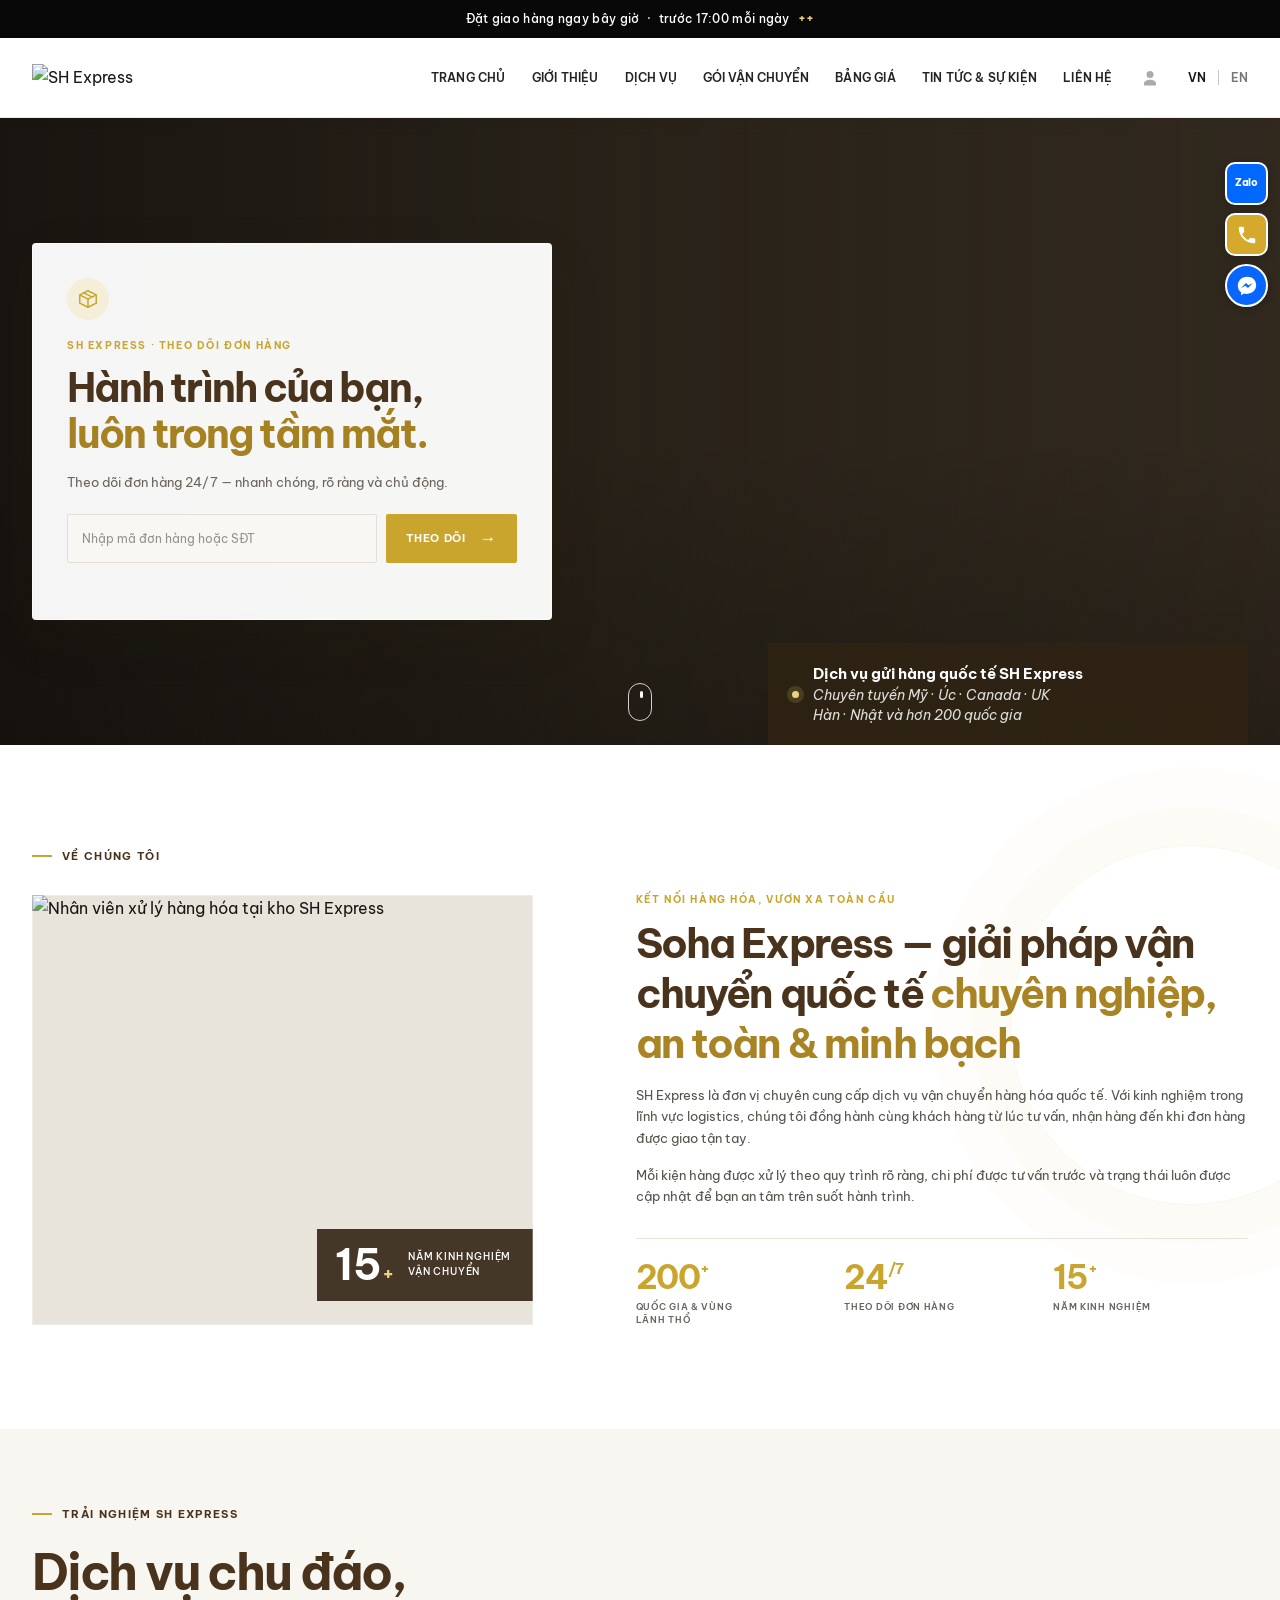
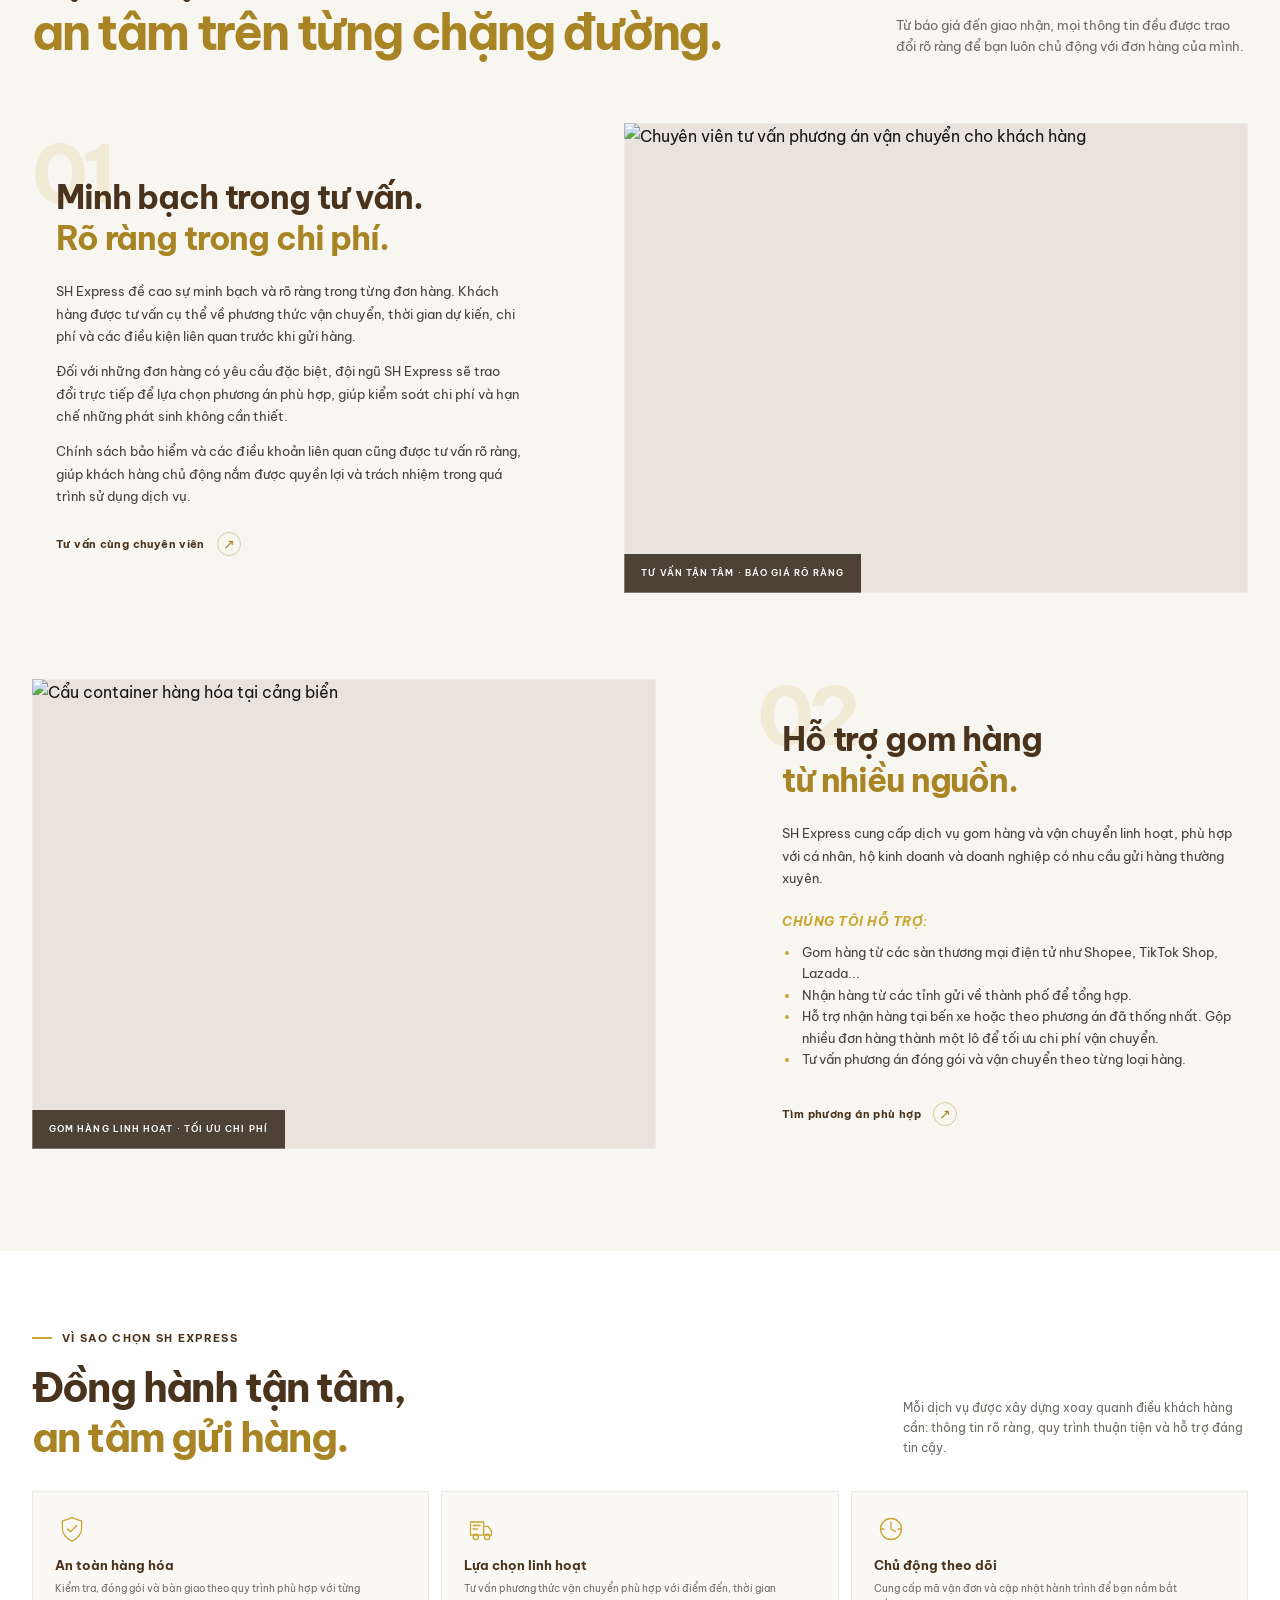
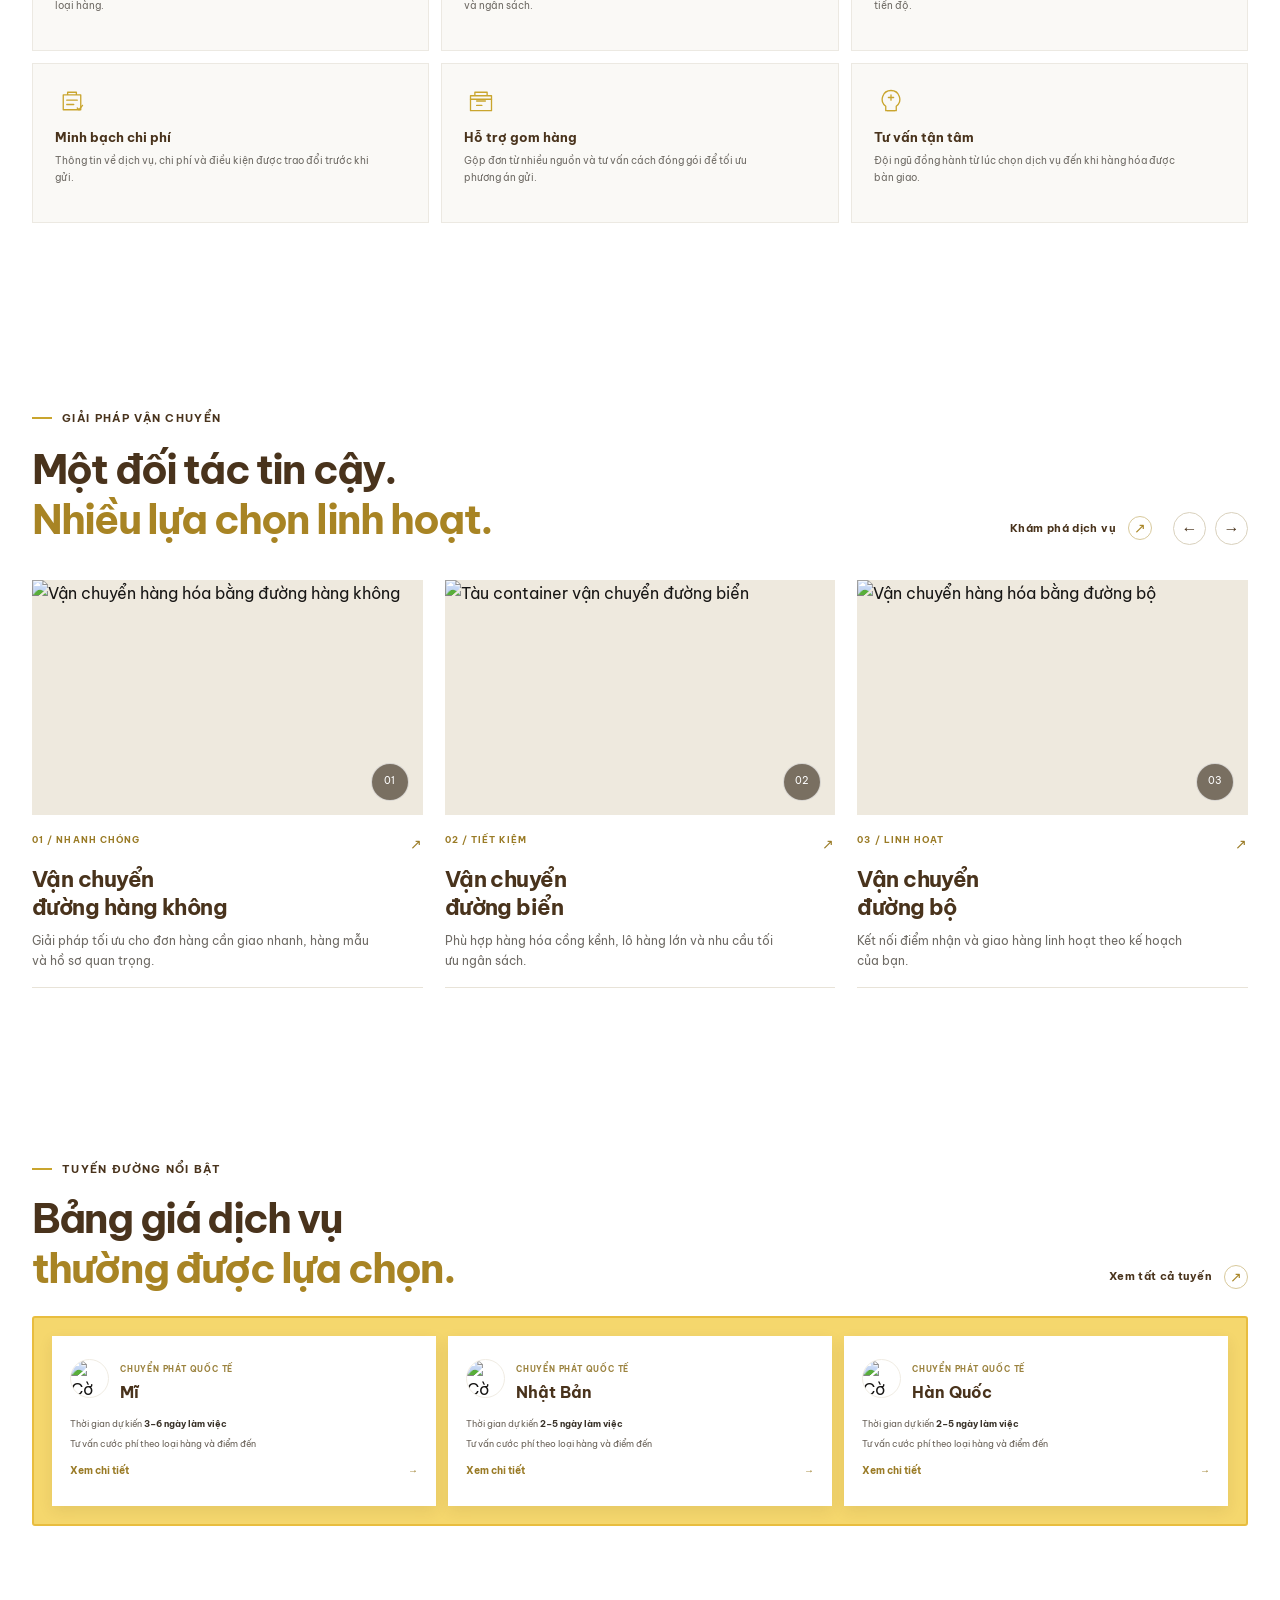
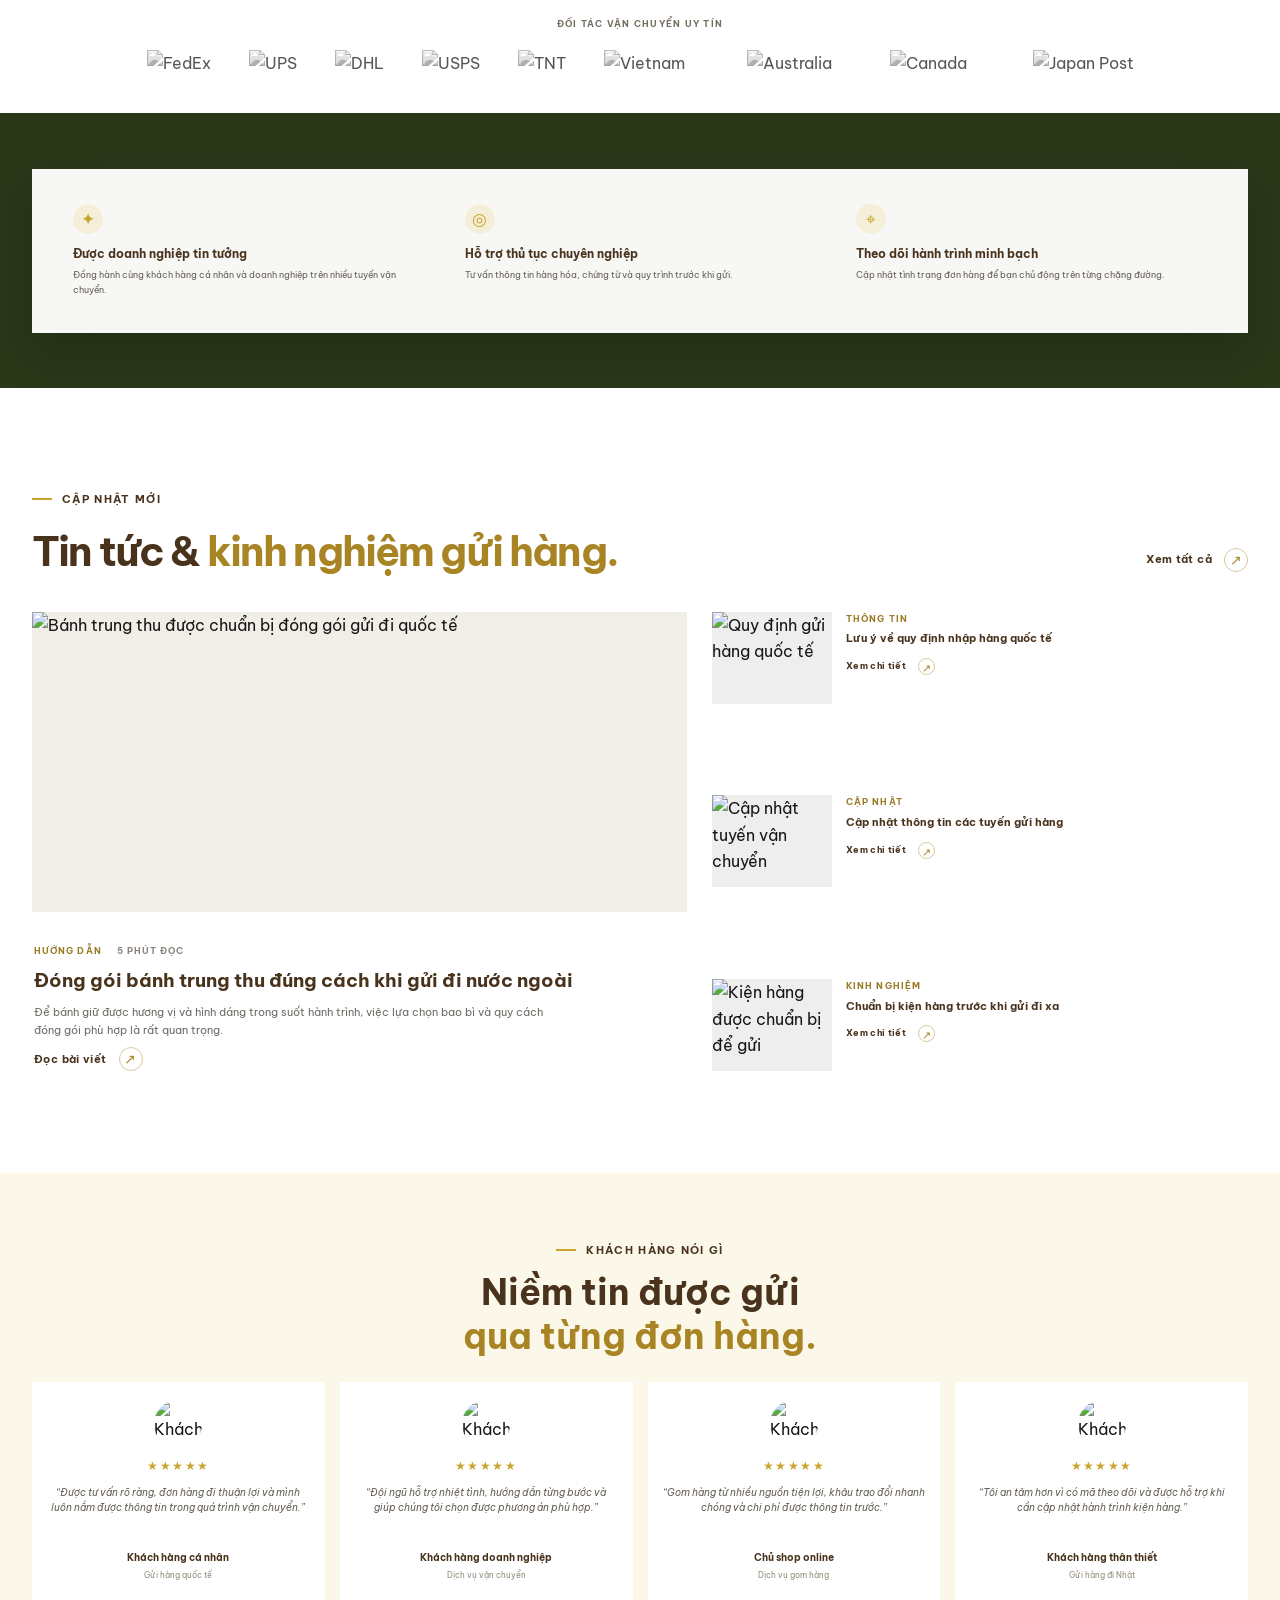
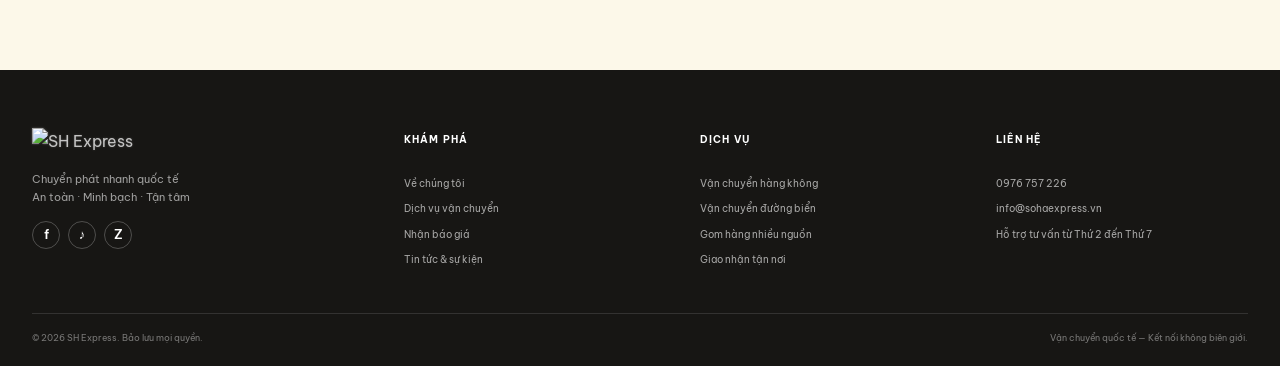
==== index.html @ e48f7256 "clone figma" ====
<!DOCTYPE html>
<html lang="vi">
<head>
  <meta charset="UTF-8" />
  <meta name="viewport" content="width=device-width, initial-scale=1.0" />
  <meta name="description" content="SH Express — vận chuyển quốc tế minh bạch, an toàn, tối ưu chi phí. Gửi hàng đi Mỹ, Úc, Canada, Anh, Hàn Quốc, Nhật Bản và hơn 200 quốc gia." />
  <meta name="theme-color" content="#111111" />
  <title>SH Express — Vận chuyển quốc tế nhanh chóng, minh bạch</title>
  <link rel="preconnect" href="https://fonts.googleapis.com" />
  <link rel="preconnect" href="https://fonts.gstatic.com" crossorigin />
  <link href="https://fonts.googleapis.com/css2?family=Be+Vietnam+Pro:wght@400;500;600;700;800&display=swap" rel="stylesheet" />
  <link rel="stylesheet" href="styles.css" />
</head>
<body>
  <div class="announcement">Đặt giao hàng ngay bây giờ <span>·</span> trước 17:00 mỗi ngày <span>++</span></div>

  <header class="site-header">
    <div class="header-inner">
      <a class="brand" href="#home" aria-label="SH Express - Trang chủ">
        <img src="../web/assets/logo.png" alt="SH Express" />
      </a>
      <button class="menu-toggle" type="button" aria-label="Mở menu" aria-expanded="false">
        <span></span><span></span><span></span>
      </button>
      <nav class="main-nav" aria-label="Điều hướng chính">
        <a href="index.html#home">TRANG CHỦ</a>
        <a href="index.html#about">GIỚI THIỆU</a>
        <div class="nav-group"><a href="dich-vu-nhat.html">DỊCH VỤ</a><div class="nav-dropdown"><a href="dich-vu-nhat.html">Vận chuyển đến Nhật Bản</a><a href="dich-vu-my.html">Vận chuyển đến Mĩ</a><a href="bang-gia.html">Tuyến vận chuyển quốc tế</a></div></div>
        <div class="nav-group"><a href="goi-van-chuyen-hang-khong.html">GÓI VẬN CHUYỂN</a><div class="nav-dropdown"><a href="goi-van-chuyen-hang-khong.html">Gói cước Hàng không</a><a href="goi-van-chuyen-duong-thuy.html">Gói cước Đường biển</a><a href="goi-van-chuyen-duong-bo.html">Gói cước Đường bộ</a><a href="goi-van-chuyen-hoa-toc.html">Gói cước Hỏa tốc / Tiết kiệm</a></div></div>
        <a href="bang-gia.html">BẢNG GIÁ</a>
        <a href="index.html#news">TIN TỨC &amp; SỰ KIỆN</a>
        <a href="index.html#contact">LIÊN HỆ</a>
        <a class="profile-link" href="#contact" aria-label="Tài khoản"><svg viewBox="0 0 24 24" aria-hidden="true"><path d="M12 12a4.2 4.2 0 1 0 0-8.4 4.2 4.2 0 0 0 0 8.4Zm0 2c-4 0-7.2 2-7.2 4.5V21h14.4v-2.5c0-2.5-3.2-4.5-7.2-4.5Z"/></svg></a>
        <div class="language-switch" aria-label="Ngôn ngữ"><button class="selected" type="button">VN</button><span></span><button type="button" aria-label="English">EN</button></div>
      </nav>
    </div>
  </header>

  <main>
    <section class="hero" id="home" aria-label="Dịch vụ vận chuyển quốc tế">
      <div class="hero-shade"></div>
      <div class="hero-inner">
        <form class="tracking-card" id="tracking-form">
          <div class="tracking-icon" aria-hidden="true"><svg viewBox="0 0 24 24"><path d="M3 7.5 12 3l9 4.5v9L12 21l-9-4.5v-9Z"/><path d="m3.5 7.8 8.5 4.4 8.5-4.4M12 12.2V21M7.5 5.3l9 4.6"/></svg></div>
          <p class="eyebrow">SH EXPRESS · THEO DÕI ĐƠN HÀNG</p>
          <h1>Hành trình của bạn,<br /><span>luôn trong tầm mắt.</span></h1>
          <p class="tracking-copy">Theo dõi đơn hàng 24/7 — nhanh chóng, rõ ràng và chủ động.</p>
          <label class="sr-only" for="tracking-code">Mã đơn hàng hoặc số điện thoại</label>
          <div class="tracking-controls">
            <input id="tracking-code" name="tracking-code" type="text" placeholder="Nhập mã đơn hàng hoặc SĐT" autocomplete="off" />
            <button class="button button-gold" type="submit">THEO DÕI <span aria-hidden="true">→</span></button>
          </div>
          <p class="tracking-feedback" id="tracking-feedback" role="status" aria-live="polite"></p>
        </form>
        <div class="hero-caption"><span class="caption-dot"></span><div><strong>Dịch vụ gửi hàng quốc tế SH Express</strong><br />Chuyên tuyến Mỹ · Úc · Canada · UK<br />Hàn · Nhật và hơn 200 quốc gia</div></div>
        <a class="scroll-cue" href="#about" aria-label="Cuộn xuống"><span></span></a>
      </div>
    </section>

    <section class="about section-shell" id="about">
      <div class="section-wrap">
        <div class="section-kicker"><span></span> VỀ CHÚNG TÔI</div>
        <div class="about-grid">
          <div class="about-photo image-frame">
            <img src="https://images.unsplash.com/photo-1586528116311-ad8dd3c8310d?auto=format&amp;fit=crop&amp;w=1100&amp;q=85" alt="Nhân viên xử lý hàng hóa tại kho SH Express" loading="lazy" />
            <div class="experience-badge"><strong>15<small>+</small></strong><span>NĂM KINH NGHIỆM<br />VẬN CHUYỂN</span></div>
          </div>
          <div class="about-copy">
            <p class="eyebrow">KẾT NỐI HÀNG HÓA, VƯƠN XA TOÀN CẦU</p>
            <h2>Soha Express — giải pháp vận chuyển quốc tế <em>chuyên nghiệp, an toàn &amp; minh bạch</em></h2>
            <p>SH Express là đơn vị chuyên cung cấp dịch vụ vận chuyển hàng hóa quốc tế. Với kinh nghiệm trong lĩnh vực logistics, chúng tôi đồng hành cùng khách hàng từ lúc tư vấn, nhận hàng đến khi đơn hàng được giao tận tay.</p>
            <p>Mỗi kiện hàng được xử lý theo quy trình rõ ràng, chi phí được tư vấn trước và trạng thái luôn được cập nhật để bạn an tâm trên suốt hành trình.</p>
            <div class="stats-row">
              <div><strong>200<sup>+</sup></strong><span>QUỐC GIA &amp; VÙNG LÃNH THỔ</span></div>
              <div><strong>24<sup>/7</sup></strong><span>THEO DÕI ĐƠN HÀNG</span></div>
              <div><strong>15<sup>+</sup></strong><span>NĂM KINH NGHIỆM</span></div>
            </div>
          </div>
        </div>
      </div>
    </section>

    <section class="values section-shell" id="values">
      <div class="section-wrap">
        <div class="section-kicker"><span></span> TRẢI NGHIỆM SH EXPRESS</div>
        <div class="values-intro">
          <h2>Dịch vụ chu đáo,<br /><em>an tâm trên từng chặng đường.</em></h2>
          <p>Từ báo giá đến giao nhận, mọi thông tin đều được trao đổi rõ ràng để bạn luôn chủ động với đơn hàng của mình.</p>
        </div>
        <article class="value-row">
          <div class="value-copy">
            <span class="value-number">01</span>
            <h3>Minh bạch trong tư vấn.<br /><em>Rõ ràng trong chi phí.</em></h3>
            <p>SH Express đề cao sự minh bạch và rõ ràng trong từng đơn hàng. Khách hàng được tư vấn cụ thể về phương thức vận chuyển, thời gian dự kiến, chi phí và các điều kiện liên quan trước khi gửi hàng.</p>
            <p>Đối với những đơn hàng có yêu cầu đặc biệt, đội ngũ SH Express sẽ trao đổi trực tiếp để lựa chọn phương án phù hợp, giúp kiểm soát chi phí và hạn chế những phát sinh không cần thiết.</p>
            <p>Chính sách bảo hiểm và các điều khoản liên quan cũng được tư vấn rõ ràng, giúp khách hàng chủ động nắm được quyền lợi và trách nhiệm trong quá trình sử dụng dịch vụ.</p>
            <a class="text-link" href="#contact">Tư vấn cùng chuyên viên <span>↗</span></a>
          </div>
          <div class="value-image image-frame">
            <img src="https://images.unsplash.com/photo-1556761175-b413da4baf72?auto=format&amp;fit=crop&amp;w=1400&amp;q=85" alt="Chuyên viên tư vấn phương án vận chuyển cho khách hàng" loading="lazy" />
            <span class="image-label">TƯ VẤN TẬN TÂM · BÁO GIÁ RÕ RÀNG</span>
          </div>
        </article>
        <article class="value-row value-row-reverse">
          <div class="value-image image-frame">
            <img src="https://images.unsplash.com/photo-1578575437130-527eed3abbec?auto=format&amp;fit=crop&amp;w=1400&amp;q=85" alt="Cẩu container hàng hóa tại cảng biển" loading="lazy" />
            <span class="image-label">GOM HÀNG LINH HOẠT · TỐI ƯU CHI PHÍ</span>
          </div>
          <div class="value-copy">
            <span class="value-number">02</span>
            <h3>Hỗ trợ gom hàng<br /><em>từ nhiều nguồn.</em></h3>
            <p>SH Express cung cấp dịch vụ gom hàng và vận chuyển linh hoạt, phù hợp với cá nhân, hộ kinh doanh và doanh nghiệp có nhu cầu gửi hàng thường xuyên.</p>
            <h4>CHÚNG TÔI HỖ TRỢ:</h4>
            <ul class="support-list">
              <li>Gom hàng từ các sàn thương mại điện tử như Shopee, TikTok Shop, Lazada...</li>
              <li>Nhận hàng từ các tỉnh gửi về thành phố để tổng hợp.</li>
              <li>Hỗ trợ nhận hàng tại bến xe hoặc theo phương án đã thống nhất. Gộp nhiều đơn hàng thành một lô để tối ưu chi phí vận chuyển.</li>
              <li>Tư vấn phương án đóng gói và vận chuyển theo từng loại hàng.</li>
            </ul>
            <a class="text-link" href="#contact">Tìm phương án phù hợp <span>↗</span></a>
          </div>
        </article>
      </div>
    </section>

    <section class="why-us section-shell" id="why-us">
      <div class="section-wrap">
        <div class="section-heading"><div><div class="section-kicker"><span></span> VÌ SAO CHỌN SH EXPRESS</div><h2>Đồng hành tận tâm,<br /><em>an tâm gửi hàng.</em></h2></div><p class="why-intro">Mỗi dịch vụ được xây dựng xoay quanh điều khách hàng cần: thông tin rõ ràng, quy trình thuận tiện và hỗ trợ đáng tin cậy.</p></div>
        <div class="why-grid">
          <article class="why-card"><span class="why-icon"><svg viewBox="0 0 32 32"><path d="M16 3 5 7v8c0 7 4.5 11.7 11 15 6.5-3.3 11-8 11-15V7L16 3Z"/><path d="m11 16 3.2 3.2L21.5 12"/></svg></span><h3>An toàn hàng hóa</h3><p>Kiểm tra, đóng gói và bàn giao theo quy trình phù hợp với từng loại hàng.</p></article>
          <article class="why-card"><span class="why-icon"><svg viewBox="0 0 32 32"><path d="M4 8h15v15H4zM19 13h5l4 5v5h-9z"/><circle cx="10" cy="25" r="3"/><circle cx="23" cy="25" r="3"/><path d="M7 12h8M7 16h5"/></svg></span><h3>Lựa chọn linh hoạt</h3><p>Tư vấn phương thức vận chuyển phù hợp với điểm đến, thời gian và ngân sách.</p></article>
          <article class="why-card"><span class="why-icon"><svg viewBox="0 0 32 32"><circle cx="16" cy="16" r="12"/><path d="M16 8v8l5 3M5 16h3m16 0h3"/></svg></span><h3>Chủ động theo dõi</h3><p>Cung cấp mã vận đơn và cập nhật hành trình để bạn nắm bắt tiến độ.</p></article>
          <article class="why-card"><span class="why-icon"><svg viewBox="0 0 32 32"><path d="M6 9h20v17H6zM11 9V6h10v3M10 15h12M10 20h8"/><path d="m22 24 2 2 4-5"/></svg></span><h3>Minh bạch chi phí</h3><p>Thông tin về dịch vụ, chi phí và điều kiện được trao đổi trước khi gửi.</p></article>
          <article class="why-card"><span class="why-icon"><svg viewBox="0 0 32 32"><path d="M4 10h24v17H4zM9 10V6h14v4M11 16h10M11 21h6"/><path d="M4 14h24"/></svg></span><h3>Hỗ trợ gom hàng</h3><p>Gộp đơn từ nhiều nguồn và tư vấn cách đóng gói để tối ưu phương án gửi.</p></article>
          <article class="why-card"><span class="why-icon"><svg viewBox="0 0 32 32"><path d="M16 4a10 10 0 0 0-6 18v5h12v-5a10 10 0 0 0-6-18Z"/><path d="M12 27h8M13 12h6M16 9v6"/></svg></span><h3>Tư vấn tận tâm</h3><p>Đội ngũ đồng hành từ lúc chọn dịch vụ đến khi hàng hóa được bàn giao.</p></article>
        </div>
      </div>
    </section>

    <section class="services section-shell" id="services">
      <div class="section-wrap">
        <div class="section-heading">
          <div><div class="section-kicker"><span></span> GIẢI PHÁP VẬN CHUYỂN</div><h2>Một đối tác tin cậy.<br /><em>Nhiều lựa chọn linh hoạt.</em></h2></div>
          <div class="carousel-tools"><a class="text-link" href="goi-van-chuyen-hang-khong.html">Khám phá dịch vụ <span>↗</span></a><button class="carousel-arrow" type="button" data-scroll="prev" aria-label="Dịch vụ trước">←</button><button class="carousel-arrow" type="button" data-scroll="next" aria-label="Dịch vụ tiếp theo">→</button></div>
        </div>
        <div class="service-grid drag-carousel" id="service-carousel">
          <a class="service-card" href="goi-van-chuyen-hang-khong.html"><div class="service-photo"><img src="https://images.unsplash.com/photo-1436491865332-7a61a109cc05?auto=format&amp;fit=crop&amp;w=900&amp;q=80" alt="Vận chuyển hàng hóa bằng đường hàng không" loading="lazy" /><span class="service-icon">01</span></div><div class="service-meta"><span>01 / NHANH CHÓNG</span><span>↗</span></div><h3>Vận chuyển<br />đường hàng không</h3><p>Giải pháp tối ưu cho đơn hàng cần giao nhanh, hàng mẫu và hồ sơ quan trọng.</p></a>
          <a class="service-card" href="goi-van-chuyen-duong-thuy.html"><div class="service-photo"><img src="https://images.unsplash.com/photo-1494412519320-aa613dfb7738?auto=format&amp;fit=crop&amp;w=900&amp;q=80" alt="Tàu container vận chuyển đường biển" loading="lazy" /><span class="service-icon">02</span></div><div class="service-meta"><span>02 / TIẾT KIỆM</span><span>↗</span></div><h3>Vận chuyển<br />đường biển</h3><p>Phù hợp hàng hóa cồng kềnh, lô hàng lớn và nhu cầu tối ưu ngân sách.</p></a>
          <a class="service-card" href="goi-van-chuyen-duong-bo.html"><div class="service-photo"><img src="https://images.unsplash.com/photo-1601584115197-04ecc0da31d7?auto=format&amp;fit=crop&amp;w=900&amp;q=80" alt="Vận chuyển hàng hóa bằng đường bộ" loading="lazy" /><span class="service-icon">03</span></div><div class="service-meta"><span>03 / LINH HOẠT</span><span>↗</span></div><h3>Vận chuyển<br />đường bộ</h3><p>Kết nối điểm nhận và giao hàng linh hoạt theo kế hoạch của bạn.</p></a>
          <a class="service-card" href="goi-van-chuyen-hoa-toc.html"><div class="service-photo"><img src="https://images.unsplash.com/photo-1566576721346-d4a3b4eaeb55?auto=format&amp;fit=crop&amp;w=900&amp;q=80" alt="Dịch vụ chuyển phát hỏa tốc" loading="lazy" /><span class="service-icon">04</span></div><div class="service-meta"><span>04 / THEO NHU CẦU</span><span>↗</span></div><h3>Gói hỏa tốc<br />&amp; tiết kiệm</h3><p>Chọn ưu tiên tốc độ hoặc ngân sách cho từng đơn hàng.</p></a>
        </div>
      </div>
    </section>

    <section class="homepage-pricing section-shell" id="pricing">
      <div class="section-wrap">
        <div class="section-kicker"><span></span> TUYẾN ĐƯỜNG NỔI BẬT</div>
        <div class="section-heading"><div><h2>Bảng giá dịch vụ<br /><em>thường được lựa chọn.</em></h2></div><a class="text-link" href="bang-gia.html">Xem tất cả tuyến <span>↗</span></a></div>
        <div class="route-panel"><div class="route-grid">
          <article class="route-card"><div class="route-country"><img src="https://flagcdn.com/w160/us.png" alt="Cờ Mĩ" loading="lazy" /><div><small>CHUYỂN PHÁT QUỐC TẾ</small><h3>Mĩ</h3></div></div><p>Thời gian dự kiến <strong>3–6 ngày làm việc</strong></p><p>Tư vấn cước phí theo loại hàng và điểm đến</p><a href="dich-vu-my.html">Xem chi tiết <span>→</span></a></article>
          <article class="route-card"><div class="route-country"><img src="https://flagcdn.com/w160/jp.png" alt="Cờ Nhật Bản" loading="lazy" /><div><small>CHUYỂN PHÁT QUỐC TẾ</small><h3>Nhật Bản</h3></div></div><p>Thời gian dự kiến <strong>2–5 ngày làm việc</strong></p><p>Tư vấn cước phí theo loại hàng và điểm đến</p><a href="dich-vu-nhat.html">Xem chi tiết <span>→</span></a></article>
          <article class="route-card"><div class="route-country"><img src="https://flagcdn.com/w160/kr.png" alt="Cờ Hàn Quốc" loading="lazy" /><div><small>CHUYỂN PHÁT QUỐC TẾ</small><h3>Hàn Quốc</h3></div></div><p>Thời gian dự kiến <strong>2–5 ngày làm việc</strong></p><p>Tư vấn cước phí theo loại hàng và điểm đến</p><a href="bang-gia.html">Xem chi tiết <span>→</span></a></article>
        </div></div>
      </div>
    </section>

    <section class="partners-strip" aria-label="Đối tác vận chuyển">
      <div class="section-wrap"><p>ĐỐI TÁC VẬN CHUYỂN UY TÍN</p><div class="partner-logos"><img src="../web/assets/logo-fedex.png" alt="FedEx" loading="lazy" /><img src="../web/assets/logo-ups.png" alt="UPS" loading="lazy" /><img src="../web/assets/logo-dhl.png" alt="DHL" loading="lazy" /><img src="../web/assets/logo-usps.png" alt="USPS" loading="lazy" /><img src="../web/assets/logo-tnt.png" alt="TNT" loading="lazy" /><img src="../web/assets/logo-vnpost.png" alt="Vietnam Post" loading="lazy" /><img src="../web/assets/logo-auspost.png" alt="Australia Post" loading="lazy" /><img src="../web/assets/logo-canadapost.png" alt="Canada Post" loading="lazy" /><img src="../web/assets/logo-japanpost.png" alt="Japan Post" loading="lazy" /></div></div>
    </section>

    <section class="trust-band">
      <div class="trust-shade"></div><div class="section-wrap trust-wrap"><div class="trust-panel">
        <article><span class="trust-icon">✦</span><h3>Được doanh nghiệp tin tưởng</h3><p>Đồng hành cùng khách hàng cá nhân và doanh nghiệp trên nhiều tuyến vận chuyển.</p></article>
        <article><span class="trust-icon">◎</span><h3>Hỗ trợ thủ tục chuyên nghiệp</h3><p>Tư vấn thông tin hàng hóa, chứng từ và quy trình trước khi gửi.</p></article>
        <article><span class="trust-icon">⌖</span><h3>Theo dõi hành trình minh bạch</h3><p>Cập nhật tình trạng đơn hàng để bạn chủ động trên từng chặng đường.</p></article>
      </div></div>
    </section>

    <section class="news section-shell" id="news">
      <div class="section-wrap">
        <div class="section-heading"><div><div class="section-kicker"><span></span> CẬP NHẬT MỚI</div><h2>Tin tức &amp; <em>kinh nghiệm gửi hàng.</em></h2></div><a class="text-link" href="#contact">Xem tất cả <span>↗</span></a></div>
        <div class="news-featured">
          <article class="news-main-card"><a href="#contact" class="news-main-photo"><img src="../web/assets/news-main.png" alt="Bánh trung thu được chuẩn bị đóng gói gửi đi quốc tế" loading="lazy" /></a><div class="news-main-body"><div class="news-meta"><span>HƯỚNG DẪN</span><span>5 PHÚT ĐỌC</span></div><h3>Đóng gói bánh trung thu đúng cách khi gửi đi nước ngoài</h3><p>Để bánh giữ được hương vị và hình dáng trong suốt hành trình, việc lựa chọn bao bì và quy cách đóng gói phù hợp là rất quan trọng.</p><a class="text-link" href="#contact">Đọc bài viết <span>↗</span></a></div></article>
          <div class="news-side-list">
            <article class="news-side-card"><a href="#contact"><img src="../web/assets/news-1.png" alt="Quy định gửi hàng quốc tế" loading="lazy" /></a><div><div class="news-meta"><span>THÔNG TIN</span></div><h3>Lưu ý về quy định nhập hàng quốc tế</h3><a class="text-link" href="#contact">Xem chi tiết <span>↗</span></a></div></article>
            <article class="news-side-card"><a href="#contact"><img src="../web/assets/news-2.png" alt="Cập nhật tuyến vận chuyển" loading="lazy" /></a><div><div class="news-meta"><span>CẬP NHẬT</span></div><h3>Cập nhật thông tin các tuyến gửi hàng</h3><a class="text-link" href="#contact">Xem chi tiết <span>↗</span></a></div></article>
            <article class="news-side-card"><a href="#contact"><img src="https://images.unsplash.com/photo-1580674285054-bed31e145f59?auto=format&amp;fit=crop&amp;w=500&amp;q=80" alt="Kiện hàng được chuẩn bị để gửi" loading="lazy" /></a><div><div class="news-meta"><span>KINH NGHIỆM</span></div><h3>Chuẩn bị kiện hàng trước khi gửi đi xa</h3><a class="text-link" href="#contact">Xem chi tiết <span>↗</span></a></div></article>
          </div>
        </div>
      </div>
    </section>

    <section class="testimonials section-shell" id="feedback">
      <div class="section-wrap">
        <div class="testimonial-heading"><div class="section-kicker"><span></span> KHÁCH HÀNG NÓI GÌ</div><h2>Niềm tin được gửi<br /><em>qua từng đơn hàng.</em></h2><div class="testimonial-controls"><button class="carousel-arrow" type="button" data-testimonial="prev" aria-label="Đánh giá trước">←</button><button class="carousel-arrow" type="button" data-testimonial="next" aria-label="Đánh giá tiếp theo">→</button></div></div>
        <div class="testimonial-viewport"><div class="testimonial-track" id="testimonial-track">
          <article class="testimonial-card"><img src="../web/assets/avatar.png" alt="Khách hàng SH Express" loading="lazy" /><div class="stars">★★★★★</div><p>“Được tư vấn rõ ràng, đơn hàng đi thuận lợi và mình luôn nắm được thông tin trong quá trình vận chuyển.”</p><strong>Khách hàng cá nhân</strong><span>Gửi hàng quốc tế</span></article>
          <article class="testimonial-card"><img src="../web/assets/avatar.png" alt="Khách hàng doanh nghiệp" loading="lazy" /><div class="stars">★★★★★</div><p>“Đội ngũ hỗ trợ nhiệt tình, hướng dẫn từng bước và giúp chúng tôi chọn được phương án phù hợp.”</p><strong>Khách hàng doanh nghiệp</strong><span>Dịch vụ vận chuyển</span></article>
          <article class="testimonial-card"><img src="../web/assets/avatar.png" alt="Khách hàng shop online" loading="lazy" /><div class="stars">★★★★★</div><p>“Gom hàng từ nhiều nguồn tiện lợi, khâu trao đổi nhanh chóng và chi phí được thông tin trước.”</p><strong>Chủ shop online</strong><span>Dịch vụ gom hàng</span></article>
          <article class="testimonial-card"><img src="../web/assets/avatar.png" alt="Khách hàng thân thiết" loading="lazy" /><div class="stars">★★★★★</div><p>“Tôi an tâm hơn vì có mã theo dõi và được hỗ trợ khi cần cập nhật hành trình kiện hàng.”</p><strong>Khách hàng thân thiết</strong><span>Gửi hàng đi Nhật</span></article>
        </div></div>
      </div>
    </section>

  </main>

  <footer class="site-footer" id="contact">
    <div class="footer-main">
      <div class="footer-brand"><a href="#home"><img src="../web/assets/logo.png" alt="SH Express" /></a><p>Chuyển phát nhanh quốc tế<br />An toàn · Minh bạch · Tận tâm</p><div class="social-links"><a href="#contact" aria-label="Facebook">f</a><a href="#contact" aria-label="TikTok">♪</a><a href="#contact" aria-label="Zalo">Z</a></div></div>
      <div><h3>KHÁM PHÁ</h3><a href="#about">Về chúng tôi</a><a href="#services">Dịch vụ vận chuyển</a><a href="#pricing">Nhận báo giá</a><a href="#news">Tin tức &amp; sự kiện</a></div>
      <div><h3>DỊCH VỤ</h3><a href="#services">Vận chuyển hàng không</a><a href="#services">Vận chuyển đường biển</a><a href="#services">Gom hàng nhiều nguồn</a><a href="#services">Giao nhận tận nơi</a></div>
      <div><h3>LIÊN HỆ</h3><a href="tel:+84976757226">0976 757 226</a><a href="mailto:info@sohaexpress.vn">info@sohaexpress.vn</a><p>Hỗ trợ tư vấn từ Thứ 2 đến Thứ 7</p></div>
    </div>
    <div class="footer-bottom"><span>© 2026 SH Express. Bảo lưu mọi quyền.</span><span>Vận chuyển quốc tế — Kết nối không biên giới.</span></div>
  </footer>

  <div class="floating-contact" aria-label="Liên hệ nhanh">
    <a class="float-zalo" href="https://zalo.me/0976757226" target="_blank" rel="noopener noreferrer" aria-label="Chat qua Zalo"><span>Zalo</span></a>
    <a class="float-phone" href="tel:+84976757226" aria-label="Gọi SH Express"><svg viewBox="0 0 24 24"><path d="M6.6 10.8c1.4 2.8 3.8 5.1 6.6 6.6l2.2-2.2c.3-.3.7-.4 1-.2 1.1.4 2.3.6 3.6.6.6 0 1 .4 1 1V20c0 .6-.4 1-1 1C10.6 21 3 13.4 3 4c0-.6.4-1 1-1h3.5c.6 0 1 .4 1 1 0 1.2.2 2.4.6 3.6.1.4 0 .8-.3 1l-2.2 2.2Z"/></svg></a>
    <a class="float-messenger" href="https://m.me/" target="_blank" rel="noopener noreferrer" aria-label="Chat qua Messenger"><svg viewBox="0 0 24 24"><path d="M12 2C6.2 2 2 6.3 2 11.6c0 2.9 1.3 5.4 3.5 7.2V22l3.2-1.8c1 .3 2.1.4 3.3.4 5.8 0 10-4.3 10-9.6S17.8 2 12 2Zm1 12.3-2.6-2.7-4.9 2.7 5.4-5.7 2.6 2.7 4.8-2.7-5.3 5.7Z"/></svg></a>
  </div>
  <script src="script.js"></script>
  <script src="language.js"></script>
</body>
</html>
---- styles.css ----
:root {
  --ink: #171615;
  --brown: #49331c;
  --brown-deep: #302316;
  --gold: #c9a52e;
  --gold-light: #ead37c;
  --cream: #f8f6f0;
  --muted: #6f6b65;
  --line: #e8e3d8;
  --max-width: 1240px;
  --shadow: 0 18px 50px rgba(41, 30, 16, .12);
  font-synthesis: none;
  text-rendering: optimizeLegibility;
  -webkit-font-smoothing: antialiased;
  -moz-osx-font-smoothing: grayscale;
}

*, *::before, *::after { box-sizing: border-box; }
html { scroll-behavior: smooth; scroll-padding-top: 90px; }
body { margin: 0; color: var(--ink); background: #fff; font-family: "Be Vietnam Pro", Arial, sans-serif; line-height: 1.65; }
img { display: block; width: 100%; }
a { color: inherit; text-decoration: none; }
button, input, textarea { font: inherit; }
button, a { -webkit-tap-highlight-color: transparent; }
::selection { color: #fff; background: var(--brown); }

.announcement { display: flex; align-items: center; justify-content: center; gap: 8px; min-height: 38px; padding: 6px 16px; background: #080808; color: #fff; font-size: 12px; font-weight: 500; letter-spacing: .025em; }
.announcement span:last-child { color: var(--gold-light); font-weight: 700; }
.site-header { position: sticky; top: 0; z-index: 20; height: 80px; background: rgba(255,255,255,.97); border-bottom: 1px solid rgba(36,30,22,.08); box-shadow: 0 3px 12px rgba(0,0,0,.045); backdrop-filter: blur(14px); }
.header-inner { width: min(100% - 64px, 1380px); height: 100%; margin: auto; display: flex; align-items: center; justify-content: space-between; gap: 32px; }
.brand { width: 132px; flex: 0 0 auto; }
.brand img { width: 100%; height: auto; }
.main-nav { display: flex; align-items: center; gap: clamp(16px, 2.05vw, 32px); height: 100%; }
.main-nav > a { position: relative; display: inline-flex; align-items: center; height: 100%; white-space: nowrap; color: #252321; font-size: 12px; font-weight: 600; letter-spacing: .015em; transition: color .2s ease; }
.main-nav > a:not(.profile-link)::after { position: absolute; right: 0; bottom: 20px; left: 0; height: 2px; background: var(--gold); content: ""; transform: scaleX(0); transform-origin: left; transition: transform .2s ease; }
.main-nav > a:hover { color: var(--gold); }
.main-nav > a:hover::after { transform: scaleX(1); }
.profile-link { width: 23px; height: 100%; justify-content: center; }
.profile-link svg { width: 20px; fill: #aaa; }
.language-switch { display: flex; align-items: center; gap: 12px; height: 100%; font-size: 12px; font-weight: 600; }
.language-switch button { padding: 0; border: 0; background: none; color: #777; cursor: pointer; }
.language-switch button.selected, .language-switch button:hover { color: var(--ink); }
.language-switch > span { width: 1px; height: 15px; background: #c9c5bf; }
.menu-toggle { display: none; }

.hero { position: relative; min-height: min(650px, 68vw); min-height: clamp(440px, 49vw, 650px); overflow: hidden; background: #332b20 url("../web/assets/hero-bg.png") center 48% / cover no-repeat; color: #fff; }
.hero-shade { position: absolute; inset: 0; background: linear-gradient(90deg, rgba(15,13,10,.74) 0%, rgba(23,19,14,.4) 48%, rgba(25,20,14,.08) 100%), linear-gradient(0deg, rgba(20,17,12,.45), transparent 48%); }
.hero-inner { position: relative; display: flex; align-items: center; width: min(100% - 64px, var(--max-width)); min-height: inherit; margin: auto; }
.tracking-card { width: min(520px, 52%); padding: 34px 34px 28px; border: 1px solid rgba(255,255,255,.45); border-radius: 4px; background: rgba(255,255,255,.96); color: var(--ink); box-shadow: var(--shadow); }
.tracking-icon { display: grid; width: 42px; height: 42px; margin-bottom: 18px; place-items: center; border-radius: 50%; background: #f5efd9; color: var(--gold); }
.tracking-icon svg { width: 22px; fill: none; stroke: currentColor; stroke-linecap: round; stroke-linejoin: round; stroke-width: 1.6; }
.eyebrow { margin: 0 0 10px; color: var(--gold); font-size: 10px; font-weight: 700; letter-spacing: .16em; }
.tracking-card h1 { margin: 0; color: var(--brown); font-size: clamp(28px, 3.15vw, 42px); font-weight: 700; letter-spacing: -.05em; line-height: 1.15; }
.tracking-card h1 span { color: #a58122; }
.tracking-copy { margin: 15px 0 20px; color: #68635b; font-size: 13px; }
.tracking-controls { display: flex; gap: 9px; }
.tracking-controls input { min-width: 0; flex: 1; height: 49px; padding: 0 14px; border: 1px solid #e3dfd7; border-radius: 2px; outline: none; background: #f8f7f4; color: var(--ink); font-size: 12px; transition: border .2s ease, background .2s ease; }
.tracking-controls input:focus { border-color: var(--gold); background: #fff; }
.tracking-controls input::placeholder { color: #96918a; }
.button { display: inline-flex; align-items: center; justify-content: center; gap: 14px; min-height: 48px; padding: 0 20px; border: 0; border-radius: 2px; cursor: pointer; font-size: 11px; font-weight: 700; letter-spacing: .055em; transition: background .2s ease, color .2s ease, transform .2s ease; }
.button span { font-size: 17px; line-height: 1; }
.button:hover { transform: translateY(-2px); }
.button-gold { background: var(--gold); color: #fff; }
.button-gold:hover { background: #b48e1e; }
.tracking-feedback { min-height: 19px; margin: 9px 0 0; color: #6d5b2e; font-size: 11px; }
.hero-caption { position: absolute; right: 0; bottom: 0; display: flex; align-items: center; gap: 14px; width: min(480px, 47%); padding: 20px 24px; background: rgba(47,35,19,.84); color: rgba(255,255,255,.85); font-size: 14px; font-style: italic; line-height: 1.45; }
.hero-caption strong { color: #fff; font-size: 15px; font-style: normal; }
.caption-dot { width: 7px; height: 7px; flex: 0 0 auto; border-radius: 50%; background: var(--gold-light); box-shadow: 0 0 0 5px rgba(234,211,124,.15); }
.scroll-cue { position: absolute; bottom: 24px; left: 50%; width: 24px; height: 38px; border: 1px solid rgba(255,255,255,.8); border-radius: 20px; transform: translateX(-50%); }
.scroll-cue span { position: absolute; top: 7px; left: 50%; width: 3px; height: 7px; border-radius: 3px; background: #fff; animation: scroll-dot 1.5s ease-in-out infinite; }
@keyframes scroll-dot { 0%, 100% { transform: translate(-50%, 0); opacity: 1; } 70% { transform: translate(-50%, 11px); opacity: .25; } }

.section-shell { padding: 102px 0; }
.section-wrap { width: min(100% - 64px, var(--max-width)); margin: 0 auto; }
.section-kicker { display: flex; align-items: center; gap: 10px; color: var(--brown); font-size: 11px; font-weight: 700; letter-spacing: .12em; }
.section-kicker > span { width: 20px; height: 2px; background: var(--gold); }
.about { position: relative; overflow: hidden; background: #fff; }
.about::after { position: absolute; z-index: 0; top: 100px; right: -90px; width: 360px; height: 360px; border: 1px solid rgba(201,165,46,.1); border-radius: 50%; content: ""; box-shadow: 0 0 0 38px rgba(201,165,46,.025), 0 0 0 78px rgba(201,165,46,.02); }
.about > .section-wrap { position: relative; z-index: 1; }
.about-grid { display: grid; grid-template-columns: .9fr 1.1fr; gap: clamp(42px, 8vw, 112px); align-items: center; margin-top: 27px; }
.image-frame { position: relative; overflow: hidden; background: #e8e4dc; }
.about-photo { min-height: 430px; }
.about-photo img { height: 100%; min-height: 430px; object-fit: cover; }
.about-photo::after, .value-image::after { position: absolute; inset: 0; border: 1px solid rgba(255,255,255,.28); content: ""; pointer-events: none; }
.experience-badge { position: absolute; right: 0; bottom: 24px; display: flex; align-items: center; gap: 14px; padding: 15px 22px 15px 18px; background: rgba(53,39,21,.91); color: #fff; }
.experience-badge strong { font-size: 42px; font-weight: 700; line-height: 1; }
.experience-badge small { color: var(--gold-light); font-size: 19px; }
.experience-badge span { font-size: 10px; font-weight: 500; letter-spacing: .08em; line-height: 1.45; }
.about-copy h2, .values-intro h2, .section-heading h2, .contact-copy h2 { margin: 0; color: var(--brown); font-size: clamp(28px, 3.2vw, 43px); font-weight: 700; letter-spacing: -.045em; line-height: 1.22; }
.about-copy h2 em, .values-intro h2 em, .section-heading h2 em, .contact-copy h2 em { color: #a88424; font-style: normal; }
.about-copy > p:not(.eyebrow) { max-width: 610px; margin: 16px 0 0; color: #55514b; font-size: 13px; }
.stats-row { display: grid; grid-template-columns: repeat(3, 1fr); gap: 14px; margin-top: 30px; padding-top: 22px; border-top: 1px solid var(--line); }
.stats-row > div { display: flex; flex-direction: column; gap: 6px; }
.stats-row strong { color: var(--gold); font-size: 33px; font-weight: 700; letter-spacing: -.04em; line-height: 1; }
.stats-row sup { font-size: 15px; vertical-align: top; }
.stats-row span { max-width: 128px; color: #66615b; font-size: 9px; font-weight: 600; letter-spacing: .08em; line-height: 1.5; }

.values { padding-top: 76px; background: var(--cream); }
.values-intro { display: flex; align-items: end; justify-content: space-between; gap: 40px; margin: 20px 0 60px; }
.values-intro h2 { font-size: clamp(31px, 4vw, 49px); }
.values-intro p { max-width: 350px; margin: 0 2px 5px 0; color: var(--muted); font-size: 13px; }
.value-row { display: grid; grid-template-columns: .88fr 1.12fr; gap: clamp(45px, 8vw, 112px); align-items: center; margin: 0 0 86px; }
.value-row:last-child { margin-bottom: 0; }
.value-row-reverse { grid-template-columns: 1.12fr .88fr; }
.value-copy { position: relative; padding: 8px 0 8px 24px; }
.value-number { position: absolute; top: -17px; left: 0; z-index: 0; color: rgba(201,165,46,.14); font-size: 80px; font-weight: 700; letter-spacing: -.08em; line-height: 1; }
.value-copy h3 { position: relative; margin: 18px 0 20px; color: var(--brown); font-size: clamp(25px, 2.55vw, 34px); font-weight: 700; letter-spacing: -.035em; line-height: 1.28; }
.value-copy h3 em { color: #a88424; font-style: normal; }
.value-copy p { margin: 0 0 13px; color: #45413c; font-size: 13px; line-height: 1.72; }
.value-copy h4 { margin: 22px 0 9px; color: var(--gold); font-size: 13px; font-style: italic; font-weight: 700; letter-spacing: .04em; }
.support-list { margin: 0 0 20px; padding: 0 0 0 18px; color: #45413c; font-size: 13px; line-height: 1.65; }
.support-list li { padding-left: 2px; }
.support-list li::marker { color: var(--gold); }
.text-link { display: inline-flex; align-items: center; gap: 12px; margin-top: 12px; color: var(--brown); font-size: 11px; font-weight: 700; letter-spacing: .035em; }
.text-link span { display: grid; width: 24px; height: 24px; place-items: center; border: 1px solid #d8c99b; border-radius: 50%; color: #a88424; font-size: 14px; transition: background .2s, color .2s; }
.text-link:hover span { background: var(--gold); color: #fff; }
.value-image { height: clamp(320px, 37vw, 470px); }
.value-image img { height: 100%; object-fit: cover; transition: transform .7s cubic-bezier(.2,.7,.2,1); }
.value-image:hover img { transform: scale(1.035); }
.image-label { position: absolute; bottom: 0; left: 0; padding: 12px 17px; background: rgba(48,35,22,.84); color: #fff; font-size: 9px; font-weight: 600; letter-spacing: .12em; }

.services { background: #fff; }
.section-heading { display: flex; align-items: end; justify-content: space-between; gap: 32px; margin-bottom: 35px; }
.section-heading h2 { margin-top: 18px; }
.section-heading > .text-link { margin: 0 0 5px; }
.service-grid { display: grid; grid-template-columns: repeat(3, 1fr); gap: 22px; }
.service-card { min-width: 0; padding-bottom: 16px; border-bottom: 1px solid var(--line); }
.service-photo { position: relative; height: 235px; overflow: hidden; background: #eee9de; }
.service-photo img { height: 100%; object-fit: cover; transition: transform .6s ease; }
.service-card:hover .service-photo img { transform: scale(1.045); }
.service-icon { position: absolute; right: 14px; bottom: 14px; display: grid; width: 38px; height: 38px; place-items: center; border: 1px solid rgba(255,255,255,.7); border-radius: 50%; background: rgba(49,37,21,.62); color: #fff; font-size: 10px; }
.service-meta { display: flex; justify-content: space-between; margin-top: 18px; color: #9a7b26; font-size: 9px; font-weight: 700; letter-spacing: .12em; }
.service-meta span:last-child { font-size: 14px; }
.service-card h3 { margin: 9px 0; color: var(--brown); font-size: 22px; font-weight: 700; letter-spacing: -.025em; line-height: 1.3; }
.service-card p { max-width: 340px; margin: 0; color: var(--muted); font-size: 12px; }

.quote-band { position: relative; min-height: 360px; display: grid; place-items: center; overflow: hidden; background: #342718 url("https://images.unsplash.com/photo-1516321318423-f06f85e504b3?auto=format&fit=crop&w=2000&q=85") center 52% / cover no-repeat; color: #fff; text-align: center; }
.quote-shade { position: absolute; inset: 0; background: rgba(34,26,17,.73); }
.quote-content { position: relative; padding: 45px 24px; }
.quote-mark { display: block; height: 45px; color: var(--gold-light); font-family: Georgia, serif; font-size: 75px; line-height: .9; }
.quote-content p { margin: 10px 0 26px; font-size: clamp(25px, 3.5vw, 40px); font-weight: 600; letter-spacing: -.03em; line-height: 1.35; }
.quote-content p em { color: var(--gold-light); font-style: normal; }

.news { background: var(--cream); }
.news .section-heading { margin-bottom: 35px; }
.news-grid { display: grid; grid-template-columns: repeat(3, 1fr); gap: 22px; }
.news-card { min-width: 0; }
.news-photo { display: block; height: 210px; overflow: hidden; background: #e5e0d5; }
.news-photo img { height: 100%; object-fit: cover; transition: transform .6s ease; }
.news-card:hover .news-photo img { transform: scale(1.04); }
.news-meta { display: flex; gap: 15px; margin-top: 16px; color: #9a7b26; font-size: 9px; font-weight: 700; letter-spacing: .12em; }
.news-meta span + span { color: #89837b; }
.news-card h3 { min-height: 58px; margin: 9px 0 0; color: var(--brown); font-size: 17px; font-weight: 600; line-height: 1.45; }
.news-card .text-link { margin-top: 8px; }

.contact-section { padding: 86px 32px; background: #e9e2d0; }
.contact-wrap { display: grid; grid-template-columns: 1.05fr .95fr; gap: clamp(40px, 8vw, 112px); width: min(100%, 1080px); margin: auto; }
.contact-copy h2 { margin: 19px 0 14px; font-size: clamp(31px, 4vw, 46px); }
.contact-copy > p:not(.contact-note) { max-width: 420px; margin: 0; color: #665e51; font-size: 13px; }
.contact-phone { display: inline-flex; align-items: center; gap: 13px; margin-top: 27px; }
.phone-icon { display: grid; width: 44px; height: 44px; place-items: center; border-radius: 50%; background: var(--brown); color: #fff; font-size: 18px; }
.contact-phone > span:last-child { display: grid; gap: 1px; }
.contact-phone small { color: #7d715f; font-size: 9px; font-weight: 700; letter-spacing: .12em; }
.contact-phone strong { color: var(--brown); font-size: 20px; }
.contact-note { margin: 15px 0 0; color: #766d61; font-size: 10px; }
.contact-note span { padding: 0 5px; color: var(--gold); }
.contact-form { display: flex; flex-direction: column; padding: 27px 30px 22px; background: #fff; box-shadow: var(--shadow); }
.contact-form label { margin: 8px 0 6px; color: var(--brown); font-size: 10px; font-weight: 700; letter-spacing: .03em; }
.contact-form input, .contact-form textarea { width: 100%; padding: 11px 12px; border: 1px solid #e4e0d9; border-radius: 1px; outline: none; background: #fcfbf9; color: var(--ink); font-size: 11px; resize: vertical; }
.contact-form input:focus, .contact-form textarea:focus { border-color: var(--gold); background: #fff; }
.contact-form input::placeholder, .contact-form textarea::placeholder { color: #a5a099; }
.button-dark { align-self: flex-start; margin-top: 14px; background: var(--brown); color: #fff; }
.button-dark:hover { background: #6a4c27; }
.form-feedback { min-height: 17px; margin: 8px 0 0; color: #74602b; font-size: 10px; }

.site-footer { padding: 58px 32px 0; background: #171614; color: rgba(255,255,255,.72); }
.footer-main { display: grid; grid-template-columns: 1.3fr repeat(3, 1fr); gap: 44px; width: min(100%, 1240px); margin: auto; padding-bottom: 44px; }
.footer-brand img { width: 128px; filter: drop-shadow(0 0 1px rgba(255,255,255,.25)); }
.footer-brand p { margin: 15px 0; color: rgba(255,255,255,.59); font-size: 11px; }
.footer-main h3 { margin: 4px 0 18px; color: #fff; font-size: 10px; font-weight: 700; letter-spacing: .12em; }
.footer-main > div:not(.footer-brand) { display: flex; flex-direction: column; align-items: flex-start; gap: 9px; }
.footer-main > div:not(.footer-brand) a, .footer-main > div:not(.footer-brand) p { margin: 0; color: rgba(255,255,255,.62); font-size: 10px; transition: color .2s; }
.footer-main > div:not(.footer-brand) a:hover { color: var(--gold-light); }
.social-links { display: flex; gap: 8px; }
.social-links a { display: grid; width: 28px; height: 28px; place-items: center; border: 1px solid rgba(255,255,255,.24); border-radius: 50%; color: #fff; font-size: 13px; font-weight: 600; }
.footer-bottom { display: flex; justify-content: space-between; gap: 16px; width: min(100%, 1240px); margin: auto; padding: 17px 0 20px; border-top: 1px solid rgba(255,255,255,.12); color: rgba(255,255,255,.42); font-size: 9px; }

.floating-contact { position: fixed; z-index: 25; top: 18%; right: 12px; display: flex; flex-direction: column; gap: 8px; }
.floating-contact > * { display: grid; width: 43px; height: 43px; padding: 0; place-items: center; border: 2px solid #fff; border-radius: 11px; box-shadow: 0 3px 10px rgba(0,0,0,.2); color: #fff; transition: transform .2s ease; }
.floating-contact > *:hover { transform: translateY(-3px) scale(1.04); }
.floating-contact svg { width: 22px; fill: currentColor; }
.float-zalo { border-radius: 10px !important; background: #0068ff; }
.float-zalo span { font-size: 10px; font-weight: 800; letter-spacing: -.04em; }
.float-phone { border-radius: 10px !important; background: #d4a92c; }
.float-messenger { border-radius: 50% !important; background: #0866ff; }
.sr-only { position: absolute; width: 1px; height: 1px; padding: 0; margin: -1px; overflow: hidden; clip: rect(0,0,0,0); white-space: nowrap; border: 0; }

@media (min-width: 1500px) { .hero { min-height: 690px; } }
@media (max-width: 1080px) {
  .header-inner { width: min(100% - 44px, 1380px); gap: 18px; }
  .brand { width: 115px; }
  .main-nav { gap: 16px; }
  .main-nav > a { font-size: 10px; }
  .about-grid { gap: 48px; }
  .value-row, .value-row-reverse { gap: 48px; }
}
@media (max-width: 780px) {
  html { scroll-padding-top: 74px; }
  .announcement { min-height: 34px; font-size: 10px; }
  .site-header { height: 68px; }
  .header-inner { width: calc(100% - 36px); }
  .brand { width: 108px; }
  .menu-toggle { display: flex; flex-direction: column; justify-content: center; gap: 5px; width: 42px; height: 42px; padding: 9px; border: 0; background: transparent; cursor: pointer; }
  .menu-toggle span { display: block; width: 100%; height: 2px; background: var(--brown); transition: transform .2s ease, opacity .2s ease; }
  .menu-toggle[aria-expanded="true"] span:first-child { transform: translateY(7px) rotate(45deg); }
  .menu-toggle[aria-expanded="true"] span:nth-child(2) { opacity: 0; }
  .menu-toggle[aria-expanded="true"] span:last-child { transform: translateY(-7px) rotate(-45deg); }
  .main-nav { position: absolute; top: 100%; right: 0; left: 0; display: flex; height: auto; max-height: 0; padding: 0 24px; overflow: hidden; flex-direction: column; align-items: stretch; gap: 0; background: #fff; box-shadow: 0 12px 20px rgba(0,0,0,.08); transition: max-height .3s ease, padding .3s ease; }
  .main-nav.is-open { max-height: 680px; padding: 7px 24px 20px; }
  .main-nav > a { height: 43px; border-bottom: 1px solid #f0ede8; font-size: 11px; }
  .main-nav > a:not(.profile-link)::after { display: none; }
  .profile-link { display: none !important; }
  .language-switch { align-self: flex-start; height: 39px; }
  .hero { min-height: 620px; background-position: 58% center; }
  .hero-inner { width: calc(100% - 40px); align-items: flex-start; padding-top: 54px; }
  .tracking-card { width: min(100%, 475px); padding: 25px 24px 18px; }
  .tracking-card h1 { font-size: clamp(29px, 8vw, 38px); }
  .hero-caption { right: 0; bottom: 22px; width: min(100%, 410px); padding: 14px 16px; font-size: 11px; }
  .hero-caption strong { font-size: 12px; }
  .scroll-cue { display: none; }
  .section-shell { padding: 76px 0; }
  .section-wrap { width: calc(100% - 40px); }
  .about-grid { grid-template-columns: 1fr; gap: 31px; margin-top: 20px; }
  .about-photo, .about-photo img { min-height: 0; height: min(72vw, 400px); }
  .about-copy h2 { font-size: clamp(29px, 7vw, 39px); }
  .values { padding-top: 64px; }
  .values-intro { display: block; margin: 19px 0 38px; }
  .values-intro p { margin-top: 14px; }
  .value-row, .value-row-reverse { grid-template-columns: 1fr; gap: 24px; margin-bottom: 61px; }
  .value-row-reverse .value-image { order: 2; }
  .value-row-reverse .value-copy { order: 1; }
  .value-copy { padding-left: 18px; }
  .value-number { top: -9px; font-size: 65px; }
  .value-copy h3 { margin-top: 15px; }
  .value-image { height: min(68vw, 390px); }
  .section-heading { align-items: flex-start; flex-direction: column; gap: 13px; }
  .section-heading h2 { font-size: clamp(30px, 7vw, 39px); }
  .service-grid { grid-template-columns: 1fr; gap: 29px; }
  .service-photo { height: min(58vw, 330px); }
  .service-card h3 { font-size: 21px; }
  .quote-band { min-height: 320px; }
  .news-grid { grid-template-columns: 1fr; gap: 30px; }
  .news-photo { height: min(58vw, 340px); }
  .news-card h3 { min-height: 0; }
  .contact-section { padding: 68px 20px; }
  .contact-wrap { grid-template-columns: 1fr; gap: 30px; }
  .contact-form { padding: 22px; }
  .footer-main { grid-template-columns: 1fr 1fr; gap: 30px 20px; }
  .footer-brand { grid-column: 1 / -1; }
  .footer-bottom { flex-direction: column; }
  .floating-contact { top: 18%; right: 8px; gap: 7px; }
  .floating-contact > * { width: 38px; height: 38px; border-width: 2px; }
}
@media (max-width: 420px) {
  .tracking-card { padding: 22px 18px 14px; }
  .tracking-controls { flex-direction: column; }
  .tracking-controls .button { width: 100%; }
  .stats-row { gap: 8px; }
  .stats-row strong { font-size: 27px; }
  .stats-row span { font-size: 8px; }
  .footer-main { gap: 25px 15px; }
  .footer-main > div:not(.footer-brand) { overflow-wrap: anywhere; }
}
@media (prefers-reduced-motion: reduce) {
  *, *::before, *::after { scroll-behavior: auto !important; animation-duration: .01ms !important; animation-iteration-count: 1 !important; transition-duration: .01ms !important; }
}

/* Dedicated service and pricing pages */
.nav-group { position: relative; display: flex; align-items: center; height: 100%; }
.nav-group > a { position: relative; display: inline-flex; align-items: center; height: 100%; color: #252321; font-size: 12px; font-weight: 600; white-space: nowrap; }
.nav-group > a::after { position: absolute; right: 0; bottom: 20px; left: 0; height: 2px; background: var(--gold); content: ""; transform: scaleX(0); transform-origin: left; transition: transform .2s ease; }
.nav-group:hover > a, .nav-group:focus-within > a { color: var(--gold); }
.nav-group:hover > a::after, .nav-group:focus-within > a::after { transform: scaleX(1); }
.nav-dropdown { position: absolute; top: calc(100% - 8px); left: -16px; display: grid; min-width: 235px; padding: 9px; border: 1px solid #eee9dd; background: #fff; box-shadow: 0 14px 34px rgba(0,0,0,.13); opacity: 0; visibility: hidden; transform: translateY(8px); transition: .18s ease; }
.nav-group:hover .nav-dropdown, .nav-group:focus-within .nav-dropdown { opacity: 1; visibility: visible; transform: translateY(0); }
.nav-dropdown a { padding: 11px 12px; color: #38342e; font-size: 11px; white-space: nowrap; }
.nav-dropdown a:hover { background: #f8f6f0; color: #9a7b26; }

.detail-page { min-height: 70vh; background: #fff; }
.detail-hero { height: clamp(150px, 18vw, 230px); background: #514330 url("../web/assets/page-hero.png") center 54% / cover no-repeat; }
.detail-content { display: grid; grid-template-columns: minmax(0, 1.6fr) minmax(260px, .8fr); gap: clamp(32px, 6vw, 78px); width: min(100% - 64px, 1240px); margin: auto; padding: 48px 0 86px; }
.detail-content.pricing-layout { grid-template-columns: 1fr; }
.detail-article { min-width: 0; }
.detail-breadcrumb { margin-bottom: 10px; color: #88774d; font-size: 10px; font-weight: 600; letter-spacing: .08em; text-transform: uppercase; }
.detail-breadcrumb a { color: #8a867e; }
.detail-article h1 { max-width: 780px; margin: 0 0 27px; color: #49331c; font-size: clamp(24px, 3vw, 34px); font-weight: 700; line-height: 1.28; }
.detail-article h2 { margin: 27px 0 10px; color: #49331c; font-size: 19px; line-height: 1.4; }
.detail-article h3 { margin: 18px 0 7px; color: #5e4729; font-size: 15px; }
.detail-article p, .detail-article li { color: #46413a; font-size: 12px; line-height: 1.8; }
.detail-article p { margin: 0 0 12px; }
.detail-article ul { margin: 0 0 17px; padding-left: 20px; }
.detail-article li::marker { color: var(--gold); }
.detail-article strong { color: #352718; }
.detail-article .detail-photo { width: 100%; max-height: 350px; margin: 22px 0; object-fit: cover; }
.detail-aside { min-width: 0; }
.detail-experience { position: relative; height: 255px; margin: 17px 0 42px; background: #ddd url("../web/assets/about-warehouse.png") center / cover no-repeat; }
.detail-experience::after { position: absolute; inset: 0; background: linear-gradient(180deg, rgba(0,0,0,.30), transparent 50%); content: ""; }
.detail-experience-badge { position: absolute; z-index: 1; top: 15px; left: 17px; display: flex; align-items: center; gap: 10px; color: white; text-shadow: 0 1px 5px rgba(0,0,0,.6); }
.detail-experience-badge strong { font-size: 39px; line-height: 1; }
.detail-experience-badge span { font-size: 10px; line-height: 1.3; }
.detail-aside h2 { margin: 0 0 18px; color: #49331c; font-size: 17px; }
.aside-news-card { display: grid; grid-template-columns: 105px 1fr; gap: 13px; margin-bottom: 16px; }
.aside-news-card img { width: 105px; height: 108px; object-fit: cover; }
.aside-news-card h3 { margin: 2px 0 6px; color: #49331c; font-size: 12px; line-height: 1.4; }
.aside-news-card p { margin: 0; color: #6e6961; font-size: 10px; line-height: 1.55; }
.detail-cta { display: flex; align-items: center; justify-content: space-between; gap: 20px; padding: 27px max(32px, calc((100vw - 1240px) / 2)); background: #49331c; color: #fff; }
.detail-cta h2 { margin: 0; font-size: clamp(16px, 2vw, 23px); }
.detail-cta .button { flex: 0 0 auto; }
.detail-price-section { grid-column: 1 / -1; }
.detail-price-group { margin: 0 0 48px; }
.detail-price-group h2 { margin: 0 0 22px; padding-left: 15px; border-left: 4px solid var(--gold); color: var(--brown); font-size: 22px; }
.detail-price-grid { display: grid; grid-template-columns: repeat(3, 1fr); gap: 16px; }
.detail-price-card { position: relative; min-height: 160px; padding: 20px; border: 1px solid #eee9dc; background: #fff; box-shadow: 0 7px 20px rgba(53,39,21,.07); }
.detail-price-card h3 { margin: 0 45px 12px 0; color: #211e19; font-size: 16px; }
.detail-price-card p { margin: 3px 0; color: #5b554e; font-size: 11px; }
.detail-price-card strong { color: var(--brown); }
.detail-price-card img { position: absolute; top: 17px; right: 17px; width: 38px; height: 38px; border-radius: 50%; object-fit: cover; box-shadow: 0 2px 6px rgba(0,0,0,.16); }
.detail-price-card a { display: inline-block; margin-top: 13px; color: #9a7b26; font-size: 10px; font-style: italic; }
.detail-note { margin-top: 26px !important; padding: 15px 17px; border-left: 3px solid var(--gold); background: #faf7f0; }
.detail-chips { display: flex; flex-wrap: wrap; gap: 8px; margin: 14px 0 20px; }
.detail-chips span { padding: 7px 11px; background: #f5f1e6; color: #594a2d; font-size: 10px; }

@media (max-width: 780px) {
  .main-nav .nav-group { display: flex; height: auto; min-height: 42px; flex-direction: column; align-items: stretch; border-bottom: 1px solid #f0ede8; }
  .main-nav .nav-group > a { height: 42px; font-size: 11px; }
  .main-nav .nav-group > a::after { display: none; }
  .nav-dropdown { position: static; display: none; padding: 0 0 6px 12px; border: 0; box-shadow: none; opacity: 1; visibility: visible; transform: none; }
  .nav-group:focus-within .nav-dropdown, .nav-group.expanded .nav-dropdown { display: grid; }
  .detail-content { grid-template-columns: 1fr; width: calc(100% - 40px); gap: 36px; padding: 34px 0 60px; }
  .detail-aside { display: grid; grid-template-columns: 1fr 1fr; gap: 16px; }
  .detail-aside > h2 { grid-column: 1 / -1; margin: 0; }
  .detail-experience { grid-column: 1 / -1; height: 210px; margin: 0; }
  .aside-news-card { grid-template-columns: 82px 1fr; gap: 9px; margin: 0; }
  .aside-news-card img { width: 82px; height: 90px; }
  .detail-price-grid { grid-template-columns: repeat(2, 1fr); }
  .detail-cta { align-items: flex-start; flex-direction: column; padding: 26px 20px; }
}
@media (max-width: 450px) {
  .detail-price-grid { grid-template-columns: 1fr; }
  .detail-aside { grid-template-columns: 1fr; }
  .detail-aside > h2, .detail-experience { grid-column: auto; }
}

/* Full homepage sections from the design reference */
.why-us { padding-top: 78px; padding-bottom: 84px; background: #fff; }
.why-us .section-heading { align-items: end; margin-bottom: 28px; }
.why-us .section-heading h2 { margin-top: 16px; }
.why-intro { max-width: 345px; margin: 0 0 5px; color: var(--muted); font-size: 12px; }
.why-grid { display: grid; grid-template-columns: repeat(3, 1fr); gap: 12px; }
.why-card { min-height: 160px; padding: 20px 22px; border: 1px solid #ece9e2; background: #faf9f6; transition: transform .2s ease, box-shadow .2s ease; }
.why-card:hover { transform: translateY(-3px); box-shadow: 0 12px 26px rgba(53,39,21,.08); }
.why-icon { display: grid; width: 34px; height: 34px; place-items: center; color: var(--gold); }
.why-icon svg { width: 28px; fill: none; stroke: currentColor; stroke-linecap: round; stroke-linejoin: round; stroke-width: 1.5; }
.why-card h3 { margin: 9px 0 5px; color: var(--brown); font-size: 13px; }
.why-card p { max-width: 320px; margin: 0; color: var(--muted); font-size: 10px; line-height: 1.65; }
.carousel-tools { display: flex; align-items: center; gap: 9px; }
.carousel-tools .text-link { margin: 0 12px 0 0; }
.carousel-arrow { display: grid; width: 33px; height: 33px; place-items: center; border: 1px solid #d9d1bd; border-radius: 50%; background: transparent; color: var(--brown); font-size: 16px; cursor: pointer; transition: color .2s, background .2s, border .2s; }
.carousel-arrow:hover { border-color: var(--gold); background: var(--gold); color: #fff; }
.drag-carousel { display: flex; gap: 22px; overflow-x: auto; scroll-snap-type: x mandatory; scrollbar-width: none; }
.drag-carousel::-webkit-scrollbar { display: none; }
.drag-carousel .service-card { flex: 0 0 calc((100% - 44px) / 3); scroll-snap-align: start; }
.homepage-pricing { padding-top: 70px; padding-bottom: 66px; background: #fff; }
.homepage-pricing .section-heading { margin: 16px 0 22px; }
.homepage-pricing .section-heading h2 { margin: 0; }
.route-panel { padding: 18px; border: 2px solid #e8bd3f; border-radius: 3px; background: #f5d76d; }
.route-grid { display: grid; grid-template-columns: repeat(3, 1fr); gap: 12px; }
.route-card { min-height: 170px; padding: 17px 18px 14px; background: #fff; box-shadow: 0 5px 14px rgba(62,46,18,.09); }
.route-country { display: flex; align-items: center; gap: 11px; margin-bottom: 12px; }
.route-country img { width: 39px; height: 39px; border: 1px solid #f0ece3; border-radius: 50%; object-fit: cover; }
.route-country small { color: #9b823e; font-size: 8px; font-weight: 700; letter-spacing: .1em; }
.route-country h3 { margin: 0; color: var(--brown); font-size: 16px; }
.route-card p { margin: 5px 0; color: #686057; font-size: 9px; }
.route-card p strong { color: #383128; }
.route-card > a { display: flex; justify-content: space-between; margin-top: 11px; color: #9a7b26; font-size: 10px; font-weight: 700; }
.partners-strip { padding: 25px 0 35px; background: #fff; }
.partners-strip .section-wrap > p { margin: 0 0 19px; color: #746d60; font-size: 9px; font-weight: 700; letter-spacing: .14em; text-align: center; }
.partner-logos { display: flex; align-items: center; justify-content: center; flex-wrap: wrap; gap: 24px 38px; }
.partner-logos img { width: auto; max-width: 105px; height: 28px; object-fit: contain; filter: grayscale(1); opacity: .72; transition: filter .2s, opacity .2s; }
.partner-logos img:hover { filter: none; opacity: 1; }
.trust-band { position: relative; min-height: 275px; display: flex; align-items: center; overflow: hidden; background: #34401e url("../web/assets/process-bg.png") center 55% / cover no-repeat; }
.trust-shade { position: absolute; inset: 0; background: rgba(22,34,18,.32); }
.trust-wrap { position: relative; padding-top: 34px; padding-bottom: 34px; }
.trust-panel { display: grid; grid-template-columns: repeat(3, 1fr); gap: 15px; padding: 28px; background: rgba(255,255,255,.96); box-shadow: 0 18px 45px rgba(0,0,0,.16); }
.trust-panel article { padding: 7px 13px; }
.trust-icon { display: grid; width: 30px; height: 30px; place-items: center; border-radius: 50%; background: #f5efd9; color: var(--gold); font-size: 17px; }
.trust-panel h3 { margin: 10px 0 5px; color: var(--brown); font-size: 12px; }
.trust-panel p { margin: 0; color: #655f55; font-size: 9px; line-height: 1.65; }
.news { background: #fff; }
.news-featured { display: grid; grid-template-columns: 1.1fr .9fr; gap: 25px; }
.news-main-card { background: #fff; }
.news-main-photo { display: block; height: 300px; overflow: hidden; background: #f1eee7; }
.news-main-photo img { height: 100%; object-fit: cover; transition: transform .5s; }
.news-main-card:hover .news-main-photo img { transform: scale(1.035); }
.news-main-body { padding: 16px 2px 0; }
.news-main-body h3 { margin: 9px 0; color: var(--brown); font-size: 19px; line-height: 1.4; }
.news-main-body > p { max-width: 520px; margin: 0; color: var(--muted); font-size: 11px; }
.news-main-body .text-link { margin-top: 8px; }
.news-side-list { display: flex; flex-direction: column; justify-content: space-between; gap: 12px; }
.news-side-card { display: grid; grid-template-columns: 120px 1fr; gap: 14px; min-height: 92px; }
.news-side-card > a { display: block; height: 92px; overflow: hidden; background: #eee; }
.news-side-card img { height: 100%; object-fit: cover; transition: transform .4s; }
.news-side-card > a:hover img { transform: scale(1.05); }
.news-side-card .news-meta { margin-top: 0; }
.news-side-card h3 { margin: 5px 0 3px; color: var(--brown); font-size: 11px; line-height: 1.4; }
.news-side-card .text-link { margin: 1px 0 0; font-size: 9px; }
.news-side-card .text-link span { width: 17px; height: 17px; font-size: 11px; }
.testimonials { padding-top: 68px; padding-bottom: 70px; background: #fcf8e9; }
.testimonial-heading { position: relative; margin-bottom: 24px; text-align: center; }
.testimonial-heading .section-kicker { justify-content: center; }
.testimonial-heading h2 { margin: 12px 0 0; color: var(--brown); font-size: clamp(26px, 3vw, 36px); line-height: 1.2; }
.testimonial-heading h2 em { color: #a88424; font-style: normal; }
.testimonial-controls { position: absolute; top: 50%; right: 0; display: none; gap: 8px; transform: translateY(-50%); }
.testimonial-viewport { overflow: hidden; }
.testimonial-track { display: flex; gap: 15px; overflow-x: auto; scroll-behavior: smooth; scroll-snap-type: x mandatory; scrollbar-width: none; }
.testimonial-track::-webkit-scrollbar { display: none; }
.testimonial-card { flex: 0 0 calc((100% - 45px) / 4); min-width: 0; min-height: 210px; padding: 18px 15px; background: #fff; text-align: center; scroll-snap-align: start; }
.testimonial-card img { width: 48px; height: 48px; margin: 0 auto 8px; border-radius: 50%; object-fit: cover; }
.testimonial-card .stars { color: var(--gold); font-size: 12px; letter-spacing: .12em; }
.testimonial-card p { min-height: 56px; margin: 9px 0; color: #655f57; font-size: 10px; font-style: italic; line-height: 1.55; }
.testimonial-card strong, .testimonial-card > span { display: block; color: var(--brown); font-size: 10px; }
.testimonial-card > span { margin-top: 3px; color: #938a7a; font-size: 8px; }

@media (max-width: 780px) {
  .why-us { padding-top: 58px; padding-bottom: 60px; }
  .why-us .section-heading { gap: 10px; }
  .why-grid { grid-template-columns: repeat(2, 1fr); gap: 9px; }
  .why-card { min-height: 150px; padding: 15px; }
  .carousel-tools { width: 100%; }
  .carousel-tools .text-link { margin-right: auto; }
  .drag-carousel { overflow-x: auto; }
  .drag-carousel .service-card { flex-basis: min(78vw, 330px); }
  .route-panel { padding: 10px; }
  .route-grid { grid-template-columns: 1fr; }
  .route-card { min-height: 150px; }
  .partner-logos { gap: 20px 22px; }
  .partner-logos img { max-width: 84px; height: 22px; }
  .trust-band { min-height: auto; }
  .trust-panel { grid-template-columns: 1fr; gap: 10px; padding: 17px; }
  .trust-panel article { display: grid; grid-template-columns: 35px 1fr; column-gap: 10px; padding: 4px; }
  .trust-icon { grid-row: span 2; }
  .trust-panel h3 { margin: 1px 0 3px; }
  .news-featured { grid-template-columns: 1fr; }
  .news-main-photo { height: min(60vw, 330px); }
  .news-side-list { gap: 14px; }
  .testimonial-heading { text-align: left; }
  .testimonial-heading .section-kicker { justify-content: flex-start; }
  .testimonial-controls { top: auto; right: 0; bottom: 0; display: flex; }
  .testimonial-card { flex: 0 0 min(75vw, 300px); }
}
@media (max-width: 440px) {
  .why-grid { grid-template-columns: 1fr 1fr; }
  .why-card { padding: 13px 11px; }
  .why-card h3 { font-size: 11px; }
  .why-card p { font-size: 9px; }
  .news-side-card { grid-template-columns: 94px 1fr; }
  .news-side-card > a { height: 84px; }
}
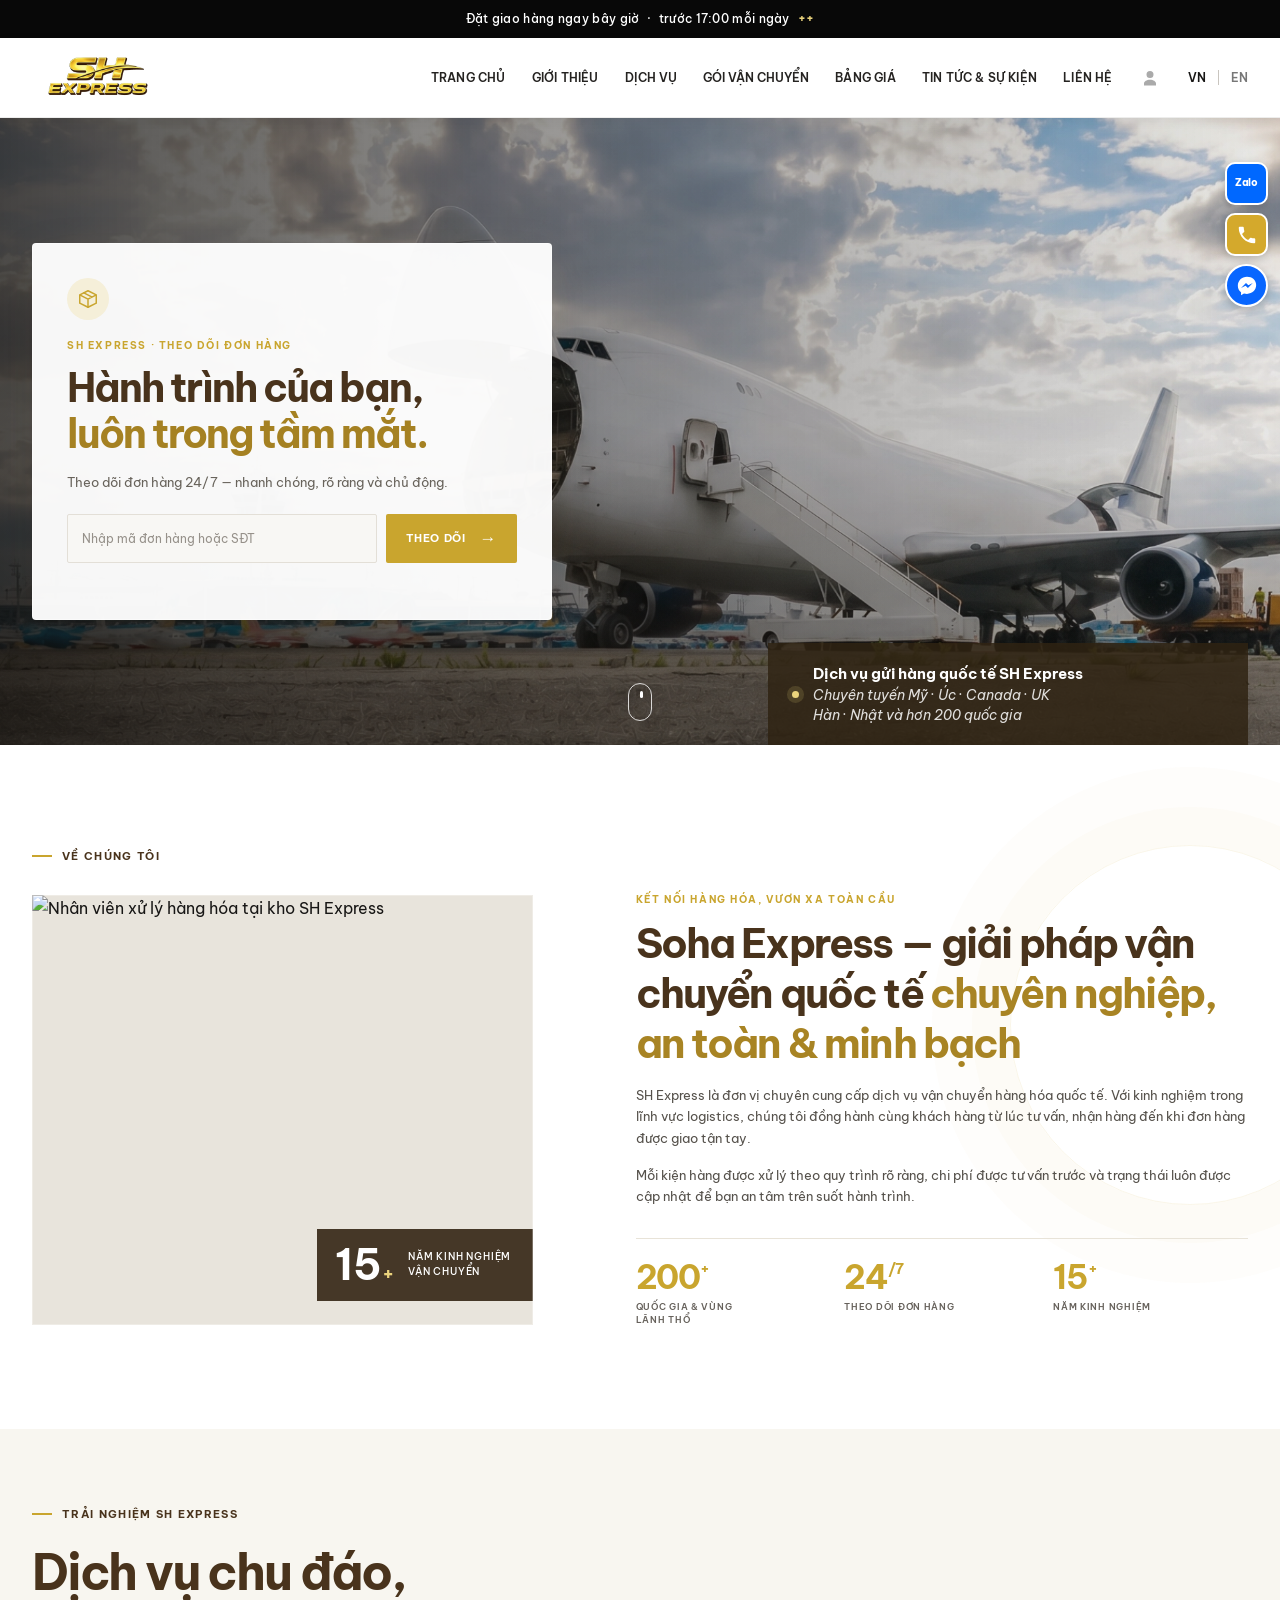
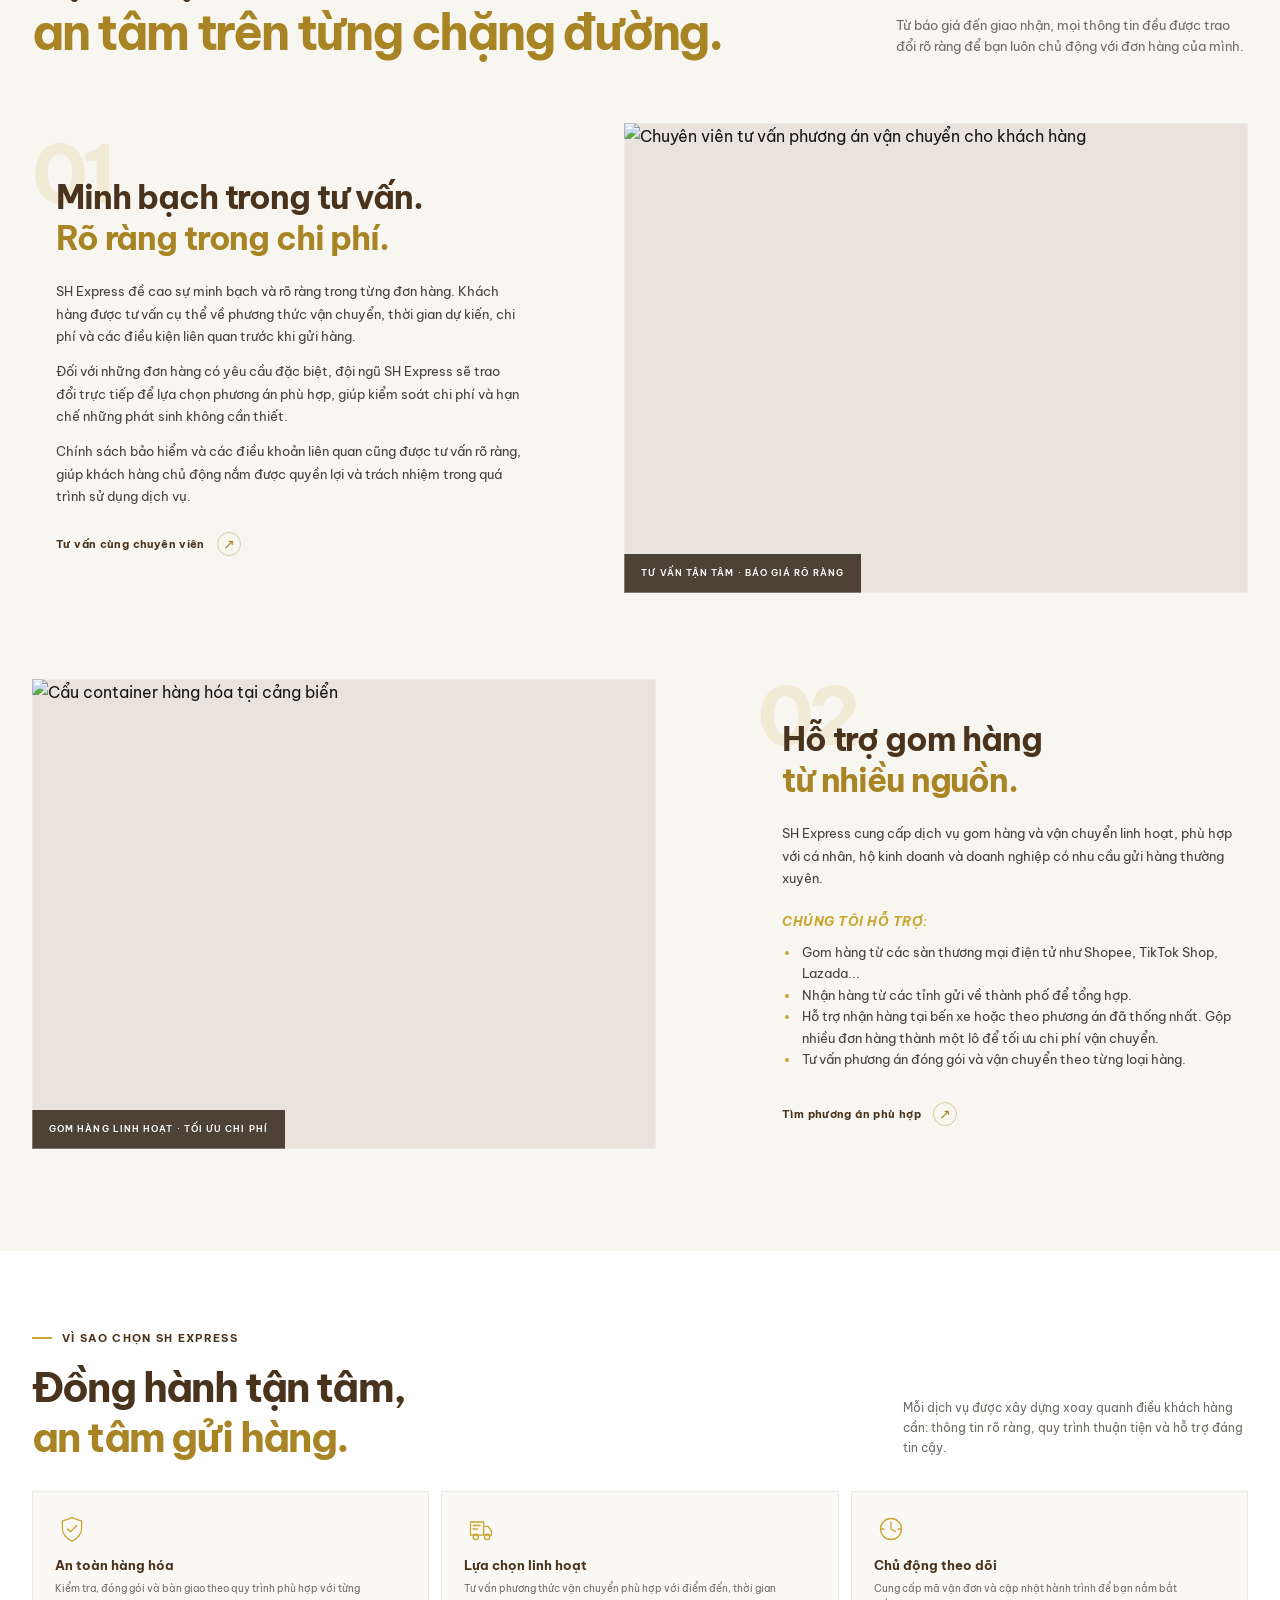
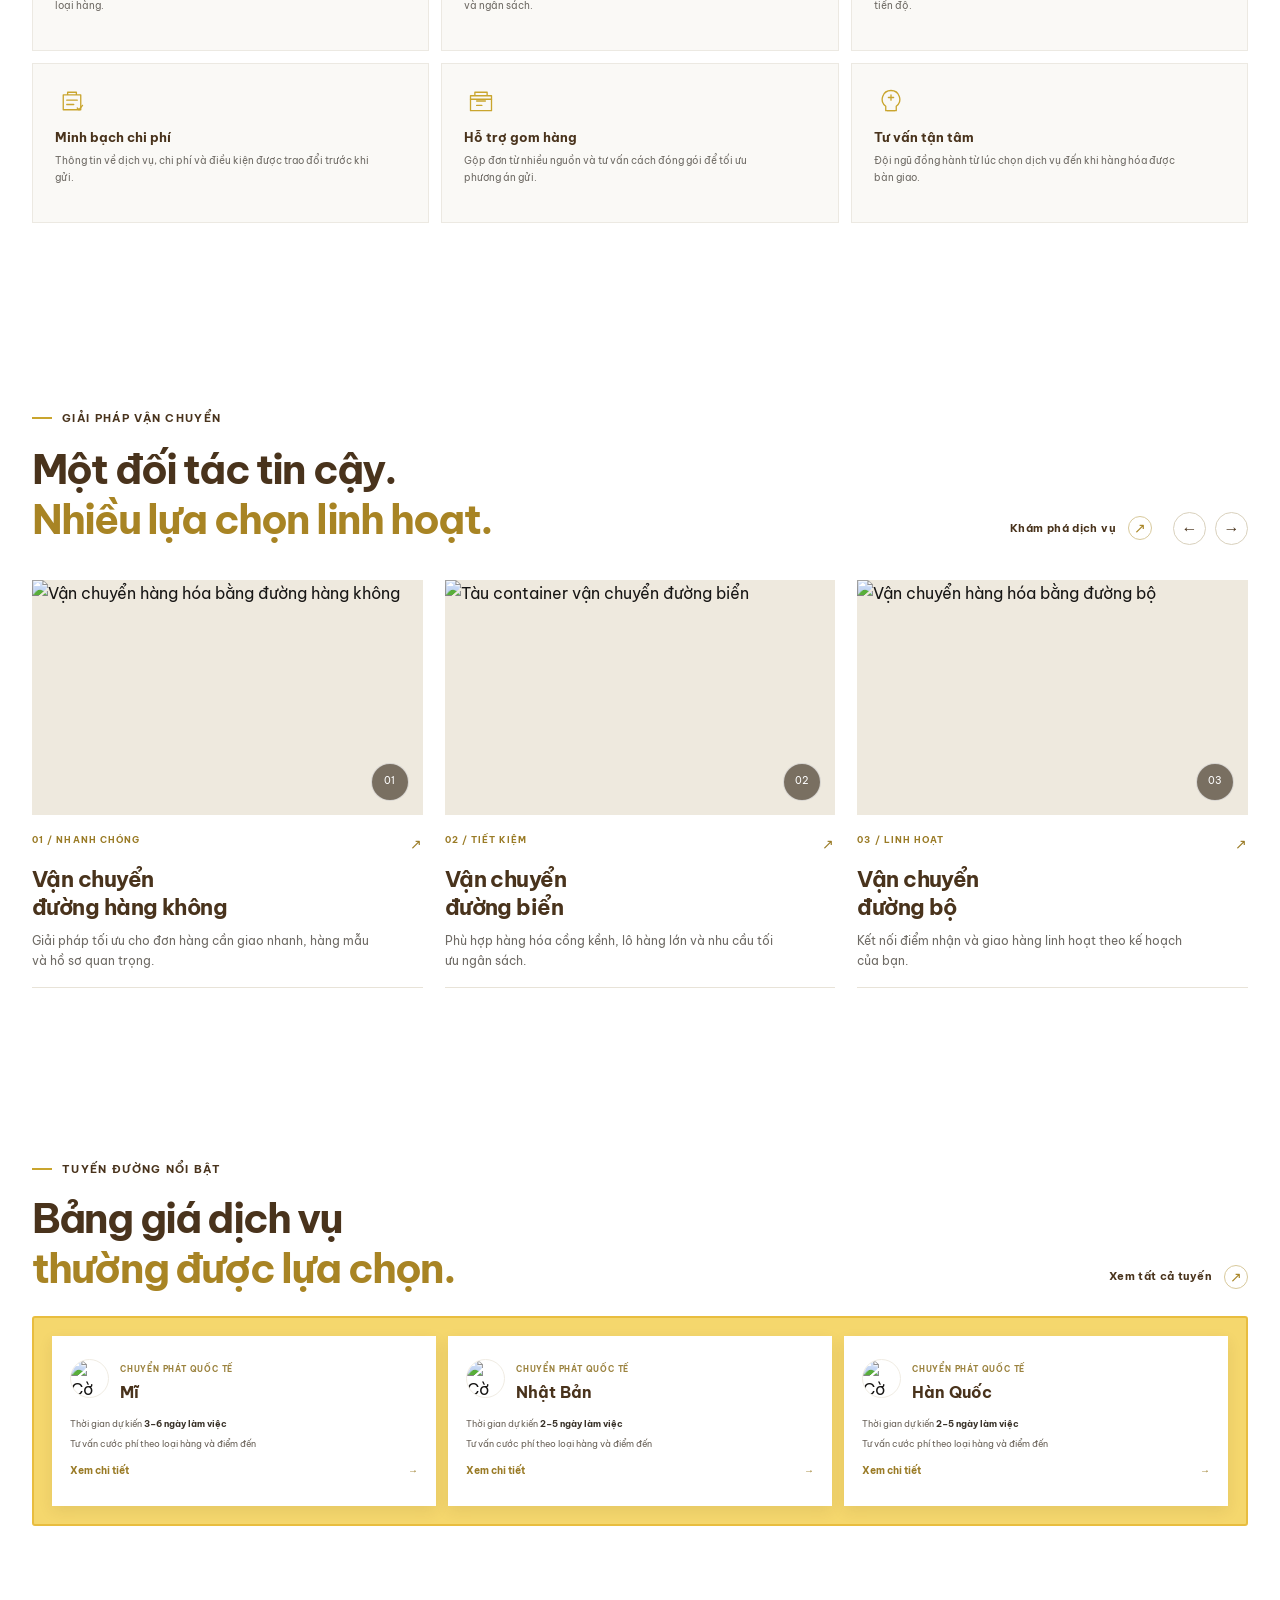
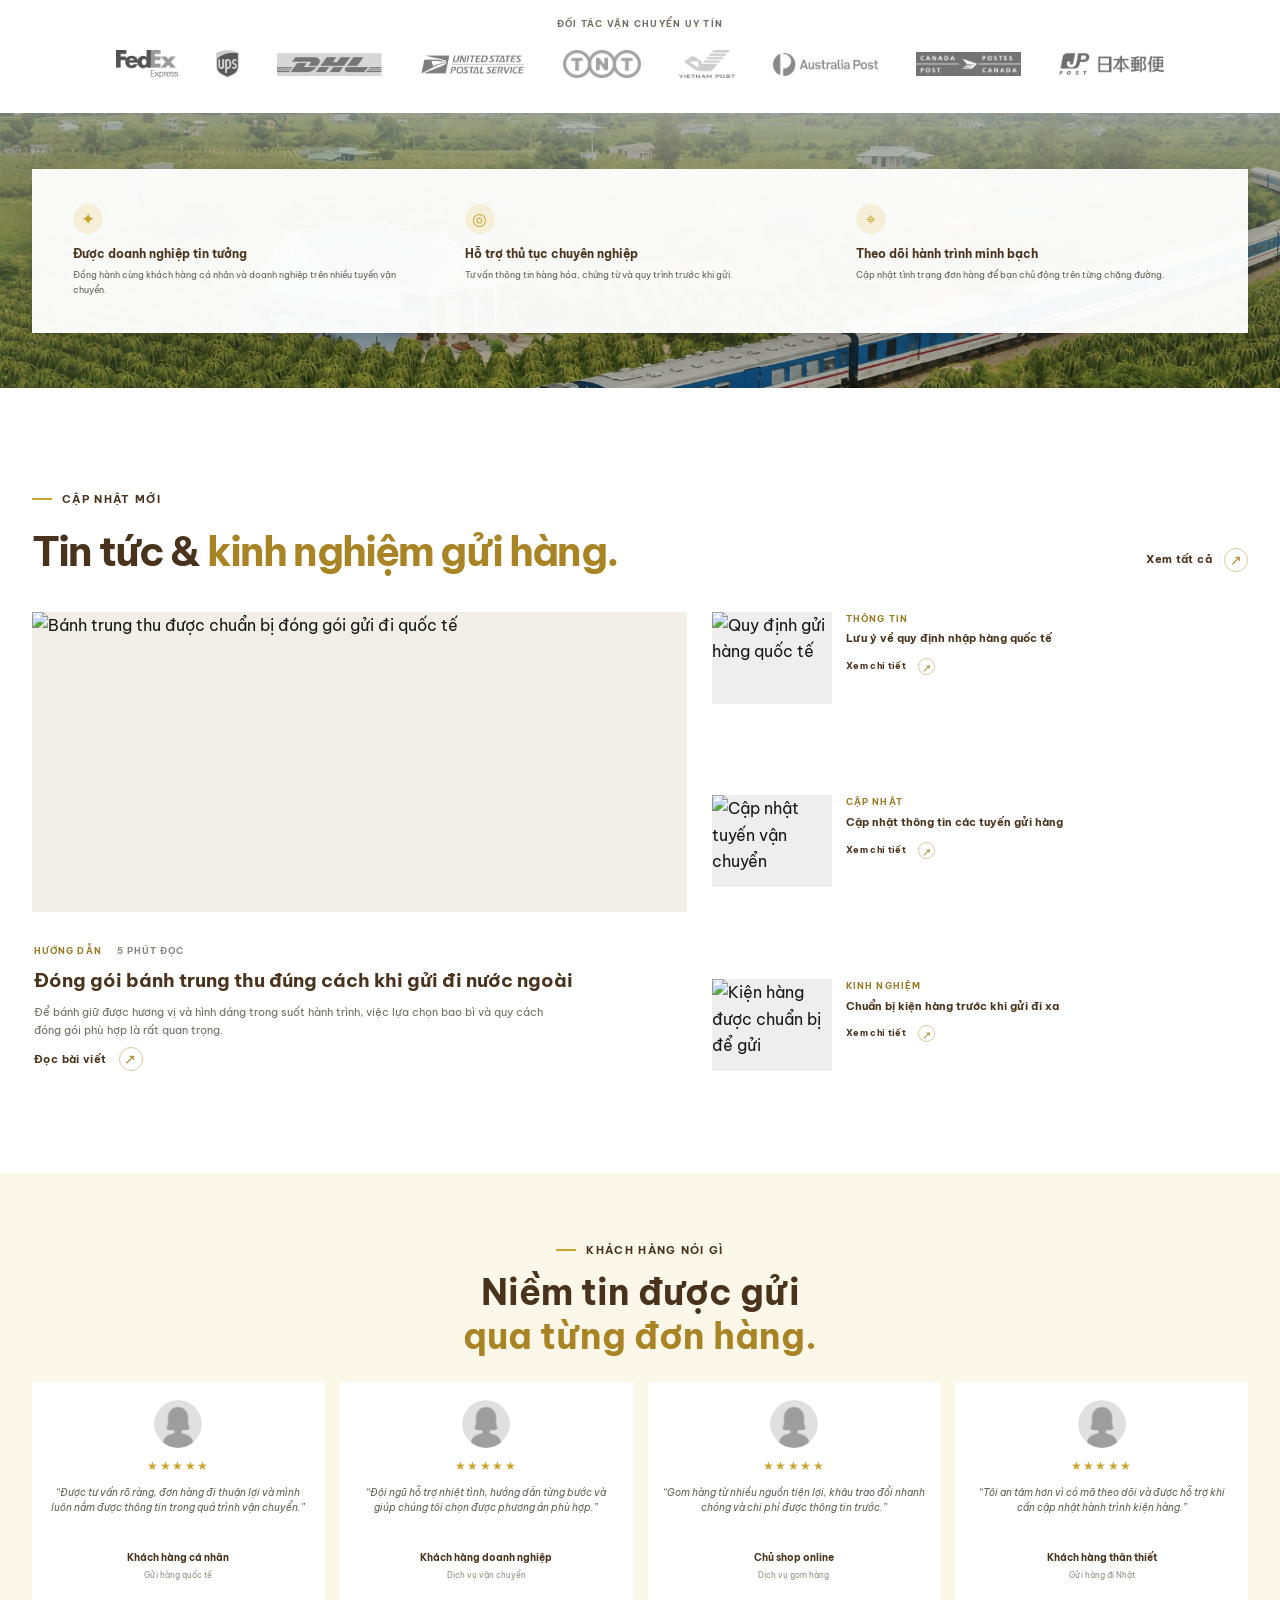
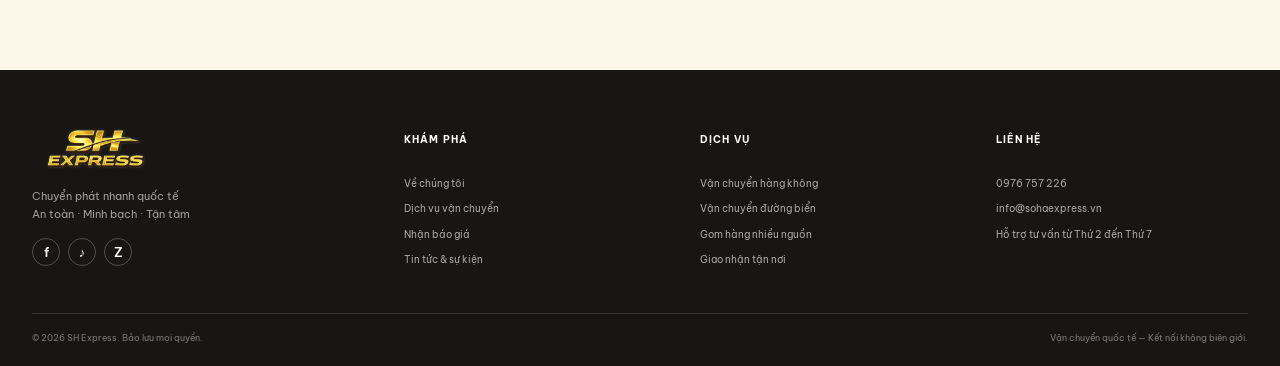
==== commit 6fb34eeb: "add resource" ====
--- a/index.html
+++ b/index.html
@@ -17,7 +17,7 @@
   <header class="site-header">
     <div class="header-inner">
       <a class="brand" href="#home" aria-label="SH Express - Trang chủ">
-        <img src="../web/assets/logo.png" alt="SH Express" />
+        <img src="assets/logo.png" alt="SH Express" />
       </a>
       <button class="menu-toggle" type="button" aria-label="Mở menu" aria-expanded="false">
         <span></span><span></span><span></span>
@@ -62,7 +62,7 @@
         <div class="section-kicker"><span></span> VỀ CHÚNG TÔI</div>
         <div class="about-grid">
           <div class="about-photo image-frame">
-            <img src="https://images.unsplash.com/photo-1586528116311-ad8dd3c8310d?auto=format&amp;fit=crop&amp;w=1100&amp;q=85" alt="Nhân viên xử lý hàng hóa tại kho SH Express" loading="lazy" />
+            <img src="assets/nhan-vien-xu-ly-hang-hoa-tai-kho-sh-express.png" alt="Nhân viên xử lý hàng hóa tại kho SH Express" loading="lazy" />
             <div class="experience-badge"><strong>15<small>+</small></strong><span>NĂM KINH NGHIỆM<br />VẬN CHUYỂN</span></div>
           </div>
           <div class="about-copy">
@@ -97,13 +97,13 @@
             <a class="text-link" href="#contact">Tư vấn cùng chuyên viên <span>↗</span></a>
           </div>
           <div class="value-image image-frame">
-            <img src="https://images.unsplash.com/photo-1556761175-b413da4baf72?auto=format&amp;fit=crop&amp;w=1400&amp;q=85" alt="Chuyên viên tư vấn phương án vận chuyển cho khách hàng" loading="lazy" />
+            <img src="assets/chuyen-vien-tu-van-phuong-an-van-chuyen-cho-khach-hang.png" alt="Chuyên viên tư vấn phương án vận chuyển cho khách hàng" loading="lazy" />
             <span class="image-label">TƯ VẤN TẬN TÂM · BÁO GIÁ RÕ RÀNG</span>
           </div>
         </article>
         <article class="value-row value-row-reverse">
           <div class="value-image image-frame">
-            <img src="https://images.unsplash.com/photo-1578575437130-527eed3abbec?auto=format&amp;fit=crop&amp;w=1400&amp;q=85" alt="Cẩu container hàng hóa tại cảng biển" loading="lazy" />
+            <img src="assets/cau-container-hang-hoa-tai-cang-bien.png" alt="Cẩu container hàng hóa tại cảng biển" loading="lazy" />
             <span class="image-label">GOM HÀNG LINH HOẠT · TỐI ƯU CHI PHÍ</span>
           </div>
           <div class="value-copy">
@@ -144,10 +144,10 @@
           <div class="carousel-tools"><a class="text-link" href="goi-van-chuyen-hang-khong.html">Khám phá dịch vụ <span>↗</span></a><button class="carousel-arrow" type="button" data-scroll="prev" aria-label="Dịch vụ trước">←</button><button class="carousel-arrow" type="button" data-scroll="next" aria-label="Dịch vụ tiếp theo">→</button></div>
         </div>
         <div class="service-grid drag-carousel" id="service-carousel">
-          <a class="service-card" href="goi-van-chuyen-hang-khong.html"><div class="service-photo"><img src="https://images.unsplash.com/photo-1436491865332-7a61a109cc05?auto=format&amp;fit=crop&amp;w=900&amp;q=80" alt="Vận chuyển hàng hóa bằng đường hàng không" loading="lazy" /><span class="service-icon">01</span></div><div class="service-meta"><span>01 / NHANH CHÓNG</span><span>↗</span></div><h3>Vận chuyển<br />đường hàng không</h3><p>Giải pháp tối ưu cho đơn hàng cần giao nhanh, hàng mẫu và hồ sơ quan trọng.</p></a>
-          <a class="service-card" href="goi-van-chuyen-duong-thuy.html"><div class="service-photo"><img src="https://images.unsplash.com/photo-1494412519320-aa613dfb7738?auto=format&amp;fit=crop&amp;w=900&amp;q=80" alt="Tàu container vận chuyển đường biển" loading="lazy" /><span class="service-icon">02</span></div><div class="service-meta"><span>02 / TIẾT KIỆM</span><span>↗</span></div><h3>Vận chuyển<br />đường biển</h3><p>Phù hợp hàng hóa cồng kềnh, lô hàng lớn và nhu cầu tối ưu ngân sách.</p></a>
-          <a class="service-card" href="goi-van-chuyen-duong-bo.html"><div class="service-photo"><img src="https://images.unsplash.com/photo-1601584115197-04ecc0da31d7?auto=format&amp;fit=crop&amp;w=900&amp;q=80" alt="Vận chuyển hàng hóa bằng đường bộ" loading="lazy" /><span class="service-icon">03</span></div><div class="service-meta"><span>03 / LINH HOẠT</span><span>↗</span></div><h3>Vận chuyển<br />đường bộ</h3><p>Kết nối điểm nhận và giao hàng linh hoạt theo kế hoạch của bạn.</p></a>
-          <a class="service-card" href="goi-van-chuyen-hoa-toc.html"><div class="service-photo"><img src="https://images.unsplash.com/photo-1566576721346-d4a3b4eaeb55?auto=format&amp;fit=crop&amp;w=900&amp;q=80" alt="Dịch vụ chuyển phát hỏa tốc" loading="lazy" /><span class="service-icon">04</span></div><div class="service-meta"><span>04 / THEO NHU CẦU</span><span>↗</span></div><h3>Gói hỏa tốc<br />&amp; tiết kiệm</h3><p>Chọn ưu tiên tốc độ hoặc ngân sách cho từng đơn hàng.</p></a>
+          <a class="service-card" href="goi-van-chuyen-hang-khong.html"><div class="service-photo"><img src="assets/van-chuyen-hang-khong.png" alt="Vận chuyển hàng hóa bằng đường hàng không" loading="lazy" /><span class="service-icon">01</span></div><div class="service-meta"><span>01 / NHANH CHÓNG</span><span>↗</span></div><h3>Vận chuyển<br />đường hàng không</h3><p>Giải pháp tối ưu cho đơn hàng cần giao nhanh, hàng mẫu và hồ sơ quan trọng.</p></a>
+          <a class="service-card" href="goi-van-chuyen-duong-thuy.html"><div class="service-photo"><img src="assets/van-chuyen-duong-thuy.png" alt="Tàu container vận chuyển đường biển" loading="lazy" /><span class="service-icon">02</span></div><div class="service-meta"><span>02 / TIẾT KIỆM</span><span>↗</span></div><h3>Vận chuyển<br />đường biển</h3><p>Phù hợp hàng hóa cồng kềnh, lô hàng lớn và nhu cầu tối ưu ngân sách.</p></a>
+          <a class="service-card" href="goi-van-chuyen-duong-bo.html"><div class="service-photo"><img src="assets/van-chuyen-duong-bo.png" alt="Vận chuyển hàng hóa bằng đường bộ" loading="lazy" /><span class="service-icon">03</span></div><div class="service-meta"><span>03 / LINH HOẠT</span><span>↗</span></div><h3>Vận chuyển<br />đường bộ</h3><p>Kết nối điểm nhận và giao hàng linh hoạt theo kế hoạch của bạn.</p></a>
+          <a class="service-card" href="goi-van-chuyen-hoa-toc.html"><div class="service-photo"><img src="assets/van-chuyen-hoa-toc.png" alt="Dịch vụ chuyển phát hỏa tốc" loading="lazy" /><span class="service-icon">04</span></div><div class="service-meta"><span>04 / THEO NHU CẦU</span><span>↗</span></div><h3>Gói hỏa tốc<br />&amp; tiết kiệm</h3><p>Chọn ưu tiên tốc độ hoặc ngân sách cho từng đơn hàng.</p></a>
         </div>
       </div>
     </section>
@@ -157,15 +157,15 @@
         <div class="section-kicker"><span></span> TUYẾN ĐƯỜNG NỔI BẬT</div>
         <div class="section-heading"><div><h2>Bảng giá dịch vụ<br /><em>thường được lựa chọn.</em></h2></div><a class="text-link" href="bang-gia.html">Xem tất cả tuyến <span>↗</span></a></div>
         <div class="route-panel"><div class="route-grid">
-          <article class="route-card"><div class="route-country"><img src="https://flagcdn.com/w160/us.png" alt="Cờ Mĩ" loading="lazy" /><div><small>CHUYỂN PHÁT QUỐC TẾ</small><h3>Mĩ</h3></div></div><p>Thời gian dự kiến <strong>3–6 ngày làm việc</strong></p><p>Tư vấn cước phí theo loại hàng và điểm đến</p><a href="dich-vu-my.html">Xem chi tiết <span>→</span></a></article>
-          <article class="route-card"><div class="route-country"><img src="https://flagcdn.com/w160/jp.png" alt="Cờ Nhật Bản" loading="lazy" /><div><small>CHUYỂN PHÁT QUỐC TẾ</small><h3>Nhật Bản</h3></div></div><p>Thời gian dự kiến <strong>2–5 ngày làm việc</strong></p><p>Tư vấn cước phí theo loại hàng và điểm đến</p><a href="dich-vu-nhat.html">Xem chi tiết <span>→</span></a></article>
-          <article class="route-card"><div class="route-country"><img src="https://flagcdn.com/w160/kr.png" alt="Cờ Hàn Quốc" loading="lazy" /><div><small>CHUYỂN PHÁT QUỐC TẾ</small><h3>Hàn Quốc</h3></div></div><p>Thời gian dự kiến <strong>2–5 ngày làm việc</strong></p><p>Tư vấn cước phí theo loại hàng và điểm đến</p><a href="bang-gia.html">Xem chi tiết <span>→</span></a></article>
+          <article class="route-card"><div class="route-country"><img src="assets/cờ-mĩ.png" alt="Cờ Mĩ" loading="lazy" /><div><small>CHUYỂN PHÁT QUỐC TẾ</small><h3>Mĩ</h3></div></div><p>Thời gian dự kiến <strong>3–6 ngày làm việc</strong></p><p>Tư vấn cước phí theo loại hàng và điểm đến</p><a href="dich-vu-my.html">Xem chi tiết <span>→</span></a></article>
+          <article class="route-card"><div class="route-country"><img src="assets/cờ-nhật-bản.png" alt="Cờ Nhật Bản" loading="lazy" /><div><small>CHUYỂN PHÁT QUỐC TẾ</small><h3>Nhật Bản</h3></div></div><p>Thời gian dự kiến <strong>2–5 ngày làm việc</strong></p><p>Tư vấn cước phí theo loại hàng và điểm đến</p><a href="dich-vu-nhat.html">Xem chi tiết <span>→</span></a></article>
+          <article class="route-card"><div class="route-country"><img src="assets/cờ-hàn-quốc.png" alt="Cờ Hàn Quốc" loading="lazy" /><div><small>CHUYỂN PHÁT QUỐC TẾ</small><h3>Hàn Quốc</h3></div></div><p>Thời gian dự kiến <strong>2–5 ngày làm việc</strong></p><p>Tư vấn cước phí theo loại hàng và điểm đến</p><a href="bang-gia.html">Xem chi tiết <span>→</span></a></article>
         </div></div>
       </div>
     </section>
 
     <section class="partners-strip" aria-label="Đối tác vận chuyển">
-      <div class="section-wrap"><p>ĐỐI TÁC VẬN CHUYỂN UY TÍN</p><div class="partner-logos"><img src="../web/assets/logo-fedex.png" alt="FedEx" loading="lazy" /><img src="../web/assets/logo-ups.png" alt="UPS" loading="lazy" /><img src="../web/assets/logo-dhl.png" alt="DHL" loading="lazy" /><img src="../web/assets/logo-usps.png" alt="USPS" loading="lazy" /><img src="../web/assets/logo-tnt.png" alt="TNT" loading="lazy" /><img src="../web/assets/logo-vnpost.png" alt="Vietnam Post" loading="lazy" /><img src="../web/assets/logo-auspost.png" alt="Australia Post" loading="lazy" /><img src="../web/assets/logo-canadapost.png" alt="Canada Post" loading="lazy" /><img src="../web/assets/logo-japanpost.png" alt="Japan Post" loading="lazy" /></div></div>
+      <div class="section-wrap"><p>ĐỐI TÁC VẬN CHUYỂN UY TÍN</p><div class="partner-logos"><img src="assets/logo-fedex.png" alt="FedEx" loading="lazy" /><img src="assets/logo-ups.png" alt="UPS" loading="lazy" /><img src="assets/logo-dhl.png" alt="DHL" loading="lazy" /><img src="assets/logo-usps.png" alt="USPS" loading="lazy" /><img src="assets/logo-tnt.png" alt="TNT" loading="lazy" /><img src="assets/logo-vnpost.png" alt="Vietnam Post" loading="lazy" /><img src="assets/logo-auspost.png" alt="Australia Post" loading="lazy" /><img src="assets/logo-canadapost.png" alt="Canada Post" loading="lazy" /><img src="assets/logo-japanpost.png" alt="Japan Post" loading="lazy" /></div></div>
     </section>
 
     <section class="trust-band">
@@ -180,11 +180,11 @@
       <div class="section-wrap">
         <div class="section-heading"><div><div class="section-kicker"><span></span> CẬP NHẬT MỚI</div><h2>Tin tức &amp; <em>kinh nghiệm gửi hàng.</em></h2></div><a class="text-link" href="#contact">Xem tất cả <span>↗</span></a></div>
         <div class="news-featured">
-          <article class="news-main-card"><a href="#contact" class="news-main-photo"><img src="../web/assets/news-main.png" alt="Bánh trung thu được chuẩn bị đóng gói gửi đi quốc tế" loading="lazy" /></a><div class="news-main-body"><div class="news-meta"><span>HƯỚNG DẪN</span><span>5 PHÚT ĐỌC</span></div><h3>Đóng gói bánh trung thu đúng cách khi gửi đi nước ngoài</h3><p>Để bánh giữ được hương vị và hình dáng trong suốt hành trình, việc lựa chọn bao bì và quy cách đóng gói phù hợp là rất quan trọng.</p><a class="text-link" href="#contact">Đọc bài viết <span>↗</span></a></div></article>
+          <article class="news-main-card"><a href="#contact" class="news-main-photo"><img src="assets/bánh-trung-thu-được-chuẩn-bị-đóng-gói-gửi-di-quốc-tế.png" alt="Bánh trung thu được chuẩn bị đóng gói gửi đi quốc tế" loading="lazy" /></a><div class="news-main-body"><div class="news-meta"><span>HƯỚNG DẪN</span><span>5 PHÚT ĐỌC</span></div><h3>Đóng gói bánh trung thu đúng cách khi gửi đi nước ngoài</h3><p>Để bánh giữ được hương vị và hình dáng trong suốt hành trình, việc lựa chọn bao bì và quy cách đóng gói phù hợp là rất quan trọng.</p><a class="text-link" href="#contact">Đọc bài viết <span>↗</span></a></div></article>
           <div class="news-side-list">
-            <article class="news-side-card"><a href="#contact"><img src="../web/assets/news-1.png" alt="Quy định gửi hàng quốc tế" loading="lazy" /></a><div><div class="news-meta"><span>THÔNG TIN</span></div><h3>Lưu ý về quy định nhập hàng quốc tế</h3><a class="text-link" href="#contact">Xem chi tiết <span>↗</span></a></div></article>
-            <article class="news-side-card"><a href="#contact"><img src="../web/assets/news-2.png" alt="Cập nhật tuyến vận chuyển" loading="lazy" /></a><div><div class="news-meta"><span>CẬP NHẬT</span></div><h3>Cập nhật thông tin các tuyến gửi hàng</h3><a class="text-link" href="#contact">Xem chi tiết <span>↗</span></a></div></article>
-            <article class="news-side-card"><a href="#contact"><img src="https://images.unsplash.com/photo-1580674285054-bed31e145f59?auto=format&amp;fit=crop&amp;w=500&amp;q=80" alt="Kiện hàng được chuẩn bị để gửi" loading="lazy" /></a><div><div class="news-meta"><span>KINH NGHIỆM</span></div><h3>Chuẩn bị kiện hàng trước khi gửi đi xa</h3><a class="text-link" href="#contact">Xem chi tiết <span>↗</span></a></div></article>
+            <article class="news-side-card"><a href="#contact"><img src="assets/quy-định-gửi-hàng-quốc-tế.png" alt="Quy định gửi hàng quốc tế" loading="lazy" /></a><div><div class="news-meta"><span>THÔNG TIN</span></div><h3>Lưu ý về quy định nhập hàng quốc tế</h3><a class="text-link" href="#contact">Xem chi tiết <span>↗</span></a></div></article>
+            <article class="news-side-card"><a href="#contact"><img src="assets/cập-nhật-tuyến-vận-chuyển.png" alt="Cập nhật tuyến vận chuyển" loading="lazy" /></a><div><div class="news-meta"><span>CẬP NHẬT</span></div><h3>Cập nhật thông tin các tuyến gửi hàng</h3><a class="text-link" href="#contact">Xem chi tiết <span>↗</span></a></div></article>
+            <article class="news-side-card"><a href="#contact"><img src="assets/kiện-hàng-được-chuẩn-bị-để-gửi.png" alt="Kiện hàng được chuẩn bị để gửi" loading="lazy" /></a><div><div class="news-meta"><span>KINH NGHIỆM</span></div><h3>Chuẩn bị kiện hàng trước khi gửi đi xa</h3><a class="text-link" href="#contact">Xem chi tiết <span>↗</span></a></div></article>
           </div>
         </div>
       </div>
@@ -194,10 +194,10 @@
       <div class="section-wrap">
         <div class="testimonial-heading"><div class="section-kicker"><span></span> KHÁCH HÀNG NÓI GÌ</div><h2>Niềm tin được gửi<br /><em>qua từng đơn hàng.</em></h2><div class="testimonial-controls"><button class="carousel-arrow" type="button" data-testimonial="prev" aria-label="Đánh giá trước">←</button><button class="carousel-arrow" type="button" data-testimonial="next" aria-label="Đánh giá tiếp theo">→</button></div></div>
         <div class="testimonial-viewport"><div class="testimonial-track" id="testimonial-track">
-          <article class="testimonial-card"><img src="../web/assets/avatar.png" alt="Khách hàng SH Express" loading="lazy" /><div class="stars">★★★★★</div><p>“Được tư vấn rõ ràng, đơn hàng đi thuận lợi và mình luôn nắm được thông tin trong quá trình vận chuyển.”</p><strong>Khách hàng cá nhân</strong><span>Gửi hàng quốc tế</span></article>
-          <article class="testimonial-card"><img src="../web/assets/avatar.png" alt="Khách hàng doanh nghiệp" loading="lazy" /><div class="stars">★★★★★</div><p>“Đội ngũ hỗ trợ nhiệt tình, hướng dẫn từng bước và giúp chúng tôi chọn được phương án phù hợp.”</p><strong>Khách hàng doanh nghiệp</strong><span>Dịch vụ vận chuyển</span></article>
-          <article class="testimonial-card"><img src="../web/assets/avatar.png" alt="Khách hàng shop online" loading="lazy" /><div class="stars">★★★★★</div><p>“Gom hàng từ nhiều nguồn tiện lợi, khâu trao đổi nhanh chóng và chi phí được thông tin trước.”</p><strong>Chủ shop online</strong><span>Dịch vụ gom hàng</span></article>
-          <article class="testimonial-card"><img src="../web/assets/avatar.png" alt="Khách hàng thân thiết" loading="lazy" /><div class="stars">★★★★★</div><p>“Tôi an tâm hơn vì có mã theo dõi và được hỗ trợ khi cần cập nhật hành trình kiện hàng.”</p><strong>Khách hàng thân thiết</strong><span>Gửi hàng đi Nhật</span></article>
+          <article class="testimonial-card"><img src="assets/avatar.png" alt="Khách hàng SH Express" loading="lazy" /><div class="stars">★★★★★</div><p>“Được tư vấn rõ ràng, đơn hàng đi thuận lợi và mình luôn nắm được thông tin trong quá trình vận chuyển.”</p><strong>Khách hàng cá nhân</strong><span>Gửi hàng quốc tế</span></article>
+          <article class="testimonial-card"><img src="assets/avatar.png" alt="Khách hàng doanh nghiệp" loading="lazy" /><div class="stars">★★★★★</div><p>“Đội ngũ hỗ trợ nhiệt tình, hướng dẫn từng bước và giúp chúng tôi chọn được phương án phù hợp.”</p><strong>Khách hàng doanh nghiệp</strong><span>Dịch vụ vận chuyển</span></article>
+          <article class="testimonial-card"><img src="assets/avatar.png" alt="Khách hàng shop online" loading="lazy" /><div class="stars">★★★★★</div><p>“Gom hàng từ nhiều nguồn tiện lợi, khâu trao đổi nhanh chóng và chi phí được thông tin trước.”</p><strong>Chủ shop online</strong><span>Dịch vụ gom hàng</span></article>
+          <article class="testimonial-card"><img src="assets/avatar.png" alt="Khách hàng thân thiết" loading="lazy" /><div class="stars">★★★★★</div><p>“Tôi an tâm hơn vì có mã theo dõi và được hỗ trợ khi cần cập nhật hành trình kiện hàng.”</p><strong>Khách hàng thân thiết</strong><span>Gửi hàng đi Nhật</span></article>
         </div></div>
       </div>
     </section>
@@ -206,7 +206,7 @@
 
   <footer class="site-footer" id="contact">
     <div class="footer-main">
-      <div class="footer-brand"><a href="#home"><img src="../web/assets/logo.png" alt="SH Express" /></a><p>Chuyển phát nhanh quốc tế<br />An toàn · Minh bạch · Tận tâm</p><div class="social-links"><a href="#contact" aria-label="Facebook">f</a><a href="#contact" aria-label="TikTok">♪</a><a href="#contact" aria-label="Zalo">Z</a></div></div>
+      <div class="footer-brand"><a href="#home"><img src="assets/logo.png" alt="SH Express" /></a><p>Chuyển phát nhanh quốc tế<br />An toàn · Minh bạch · Tận tâm</p><div class="social-links"><a href="#contact" aria-label="Facebook">f</a><a href="#contact" aria-label="TikTok">♪</a><a href="#contact" aria-label="Zalo">Z</a></div></div>
       <div><h3>KHÁM PHÁ</h3><a href="#about">Về chúng tôi</a><a href="#services">Dịch vụ vận chuyển</a><a href="#pricing">Nhận báo giá</a><a href="#news">Tin tức &amp; sự kiện</a></div>
       <div><h3>DỊCH VỤ</h3><a href="#services">Vận chuyển hàng không</a><a href="#services">Vận chuyển đường biển</a><a href="#services">Gom hàng nhiều nguồn</a><a href="#services">Giao nhận tận nơi</a></div>
       <div><h3>LIÊN HỆ</h3><a href="tel:+84976757226">0976 757 226</a><a href="mailto:info@sohaexpress.vn">info@sohaexpress.vn</a><p>Hỗ trợ tư vấn từ Thứ 2 đến Thứ 7</p></div>
--- a/styles.css
+++ b/styles.css
@@ -43,7 +43,7 @@
 .language-switch > span { width: 1px; height: 15px; background: #c9c5bf; }
 .menu-toggle { display: none; }
 
-.hero { position: relative; min-height: min(650px, 68vw); min-height: clamp(440px, 49vw, 650px); overflow: hidden; background: #332b20 url("../web/assets/hero-bg.png") center 48% / cover no-repeat; color: #fff; }
+.hero { position: relative; min-height: min(650px, 68vw); min-height: clamp(440px, 49vw, 650px); overflow: hidden; background: #332b20 url("assets/hero-bg.png") center 48% / cover no-repeat; color: #fff; }
 .hero-shade { position: absolute; inset: 0; background: linear-gradient(90deg, rgba(15,13,10,.74) 0%, rgba(23,19,14,.4) 48%, rgba(25,20,14,.08) 100%), linear-gradient(0deg, rgba(20,17,12,.45), transparent 48%); }
 .hero-inner { position: relative; display: flex; align-items: center; width: min(100% - 64px, var(--max-width)); min-height: inherit; margin: auto; }
 .tracking-card { width: min(520px, 52%); padding: 34px 34px 28px; border: 1px solid rgba(255,255,255,.45); border-radius: 4px; background: rgba(255,255,255,.96); color: var(--ink); box-shadow: var(--shadow); }
@@ -287,7 +287,7 @@
 .nav-dropdown a:hover { background: #f8f6f0; color: #9a7b26; }
 
 .detail-page { min-height: 70vh; background: #fff; }
-.detail-hero { height: clamp(150px, 18vw, 230px); background: #514330 url("../web/assets/page-hero.png") center 54% / cover no-repeat; }
+.detail-hero { height: clamp(150px, 18vw, 230px); background: #514330 url("assets/page-hero.png") center 54% / cover no-repeat; }
 .detail-content { display: grid; grid-template-columns: minmax(0, 1.6fr) minmax(260px, .8fr); gap: clamp(32px, 6vw, 78px); width: min(100% - 64px, 1240px); margin: auto; padding: 48px 0 86px; }
 .detail-content.pricing-layout { grid-template-columns: 1fr; }
 .detail-article { min-width: 0; }
@@ -303,7 +303,7 @@
 .detail-article strong { color: #352718; }
 .detail-article .detail-photo { width: 100%; max-height: 350px; margin: 22px 0; object-fit: cover; }
 .detail-aside { min-width: 0; }
-.detail-experience { position: relative; height: 255px; margin: 17px 0 42px; background: #ddd url("../web/assets/about-warehouse.png") center / cover no-repeat; }
+.detail-experience { position: relative; height: 255px; margin: 17px 0 42px; background: #ddd url("assets/about-warehouse.png") center / cover no-repeat; }
 .detail-experience::after { position: absolute; inset: 0; background: linear-gradient(180deg, rgba(0,0,0,.30), transparent 50%); content: ""; }
 .detail-experience-badge { position: absolute; z-index: 1; top: 15px; left: 17px; display: flex; align-items: center; gap: 10px; color: white; text-shadow: 0 1px 5px rgba(0,0,0,.6); }
 .detail-experience-badge strong { font-size: 39px; line-height: 1; }
@@ -388,7 +388,7 @@
 .partner-logos { display: flex; align-items: center; justify-content: center; flex-wrap: wrap; gap: 24px 38px; }
 .partner-logos img { width: auto; max-width: 105px; height: 28px; object-fit: contain; filter: grayscale(1); opacity: .72; transition: filter .2s, opacity .2s; }
 .partner-logos img:hover { filter: none; opacity: 1; }
-.trust-band { position: relative; min-height: 275px; display: flex; align-items: center; overflow: hidden; background: #34401e url("../web/assets/process-bg.png") center 55% / cover no-repeat; }
+.trust-band { position: relative; min-height: 275px; display: flex; align-items: center; overflow: hidden; background: #34401e url("assets/process-bg.png") center 55% / cover no-repeat; }
 .trust-shade { position: absolute; inset: 0; background: rgba(22,34,18,.32); }
 .trust-wrap { position: relative; padding-top: 34px; padding-bottom: 34px; }
 .trust-panel { display: grid; grid-template-columns: repeat(3, 1fr); gap: 15px; padding: 28px; background: rgba(255,255,255,.96); box-shadow: 0 18px 45px rgba(0,0,0,.16); }
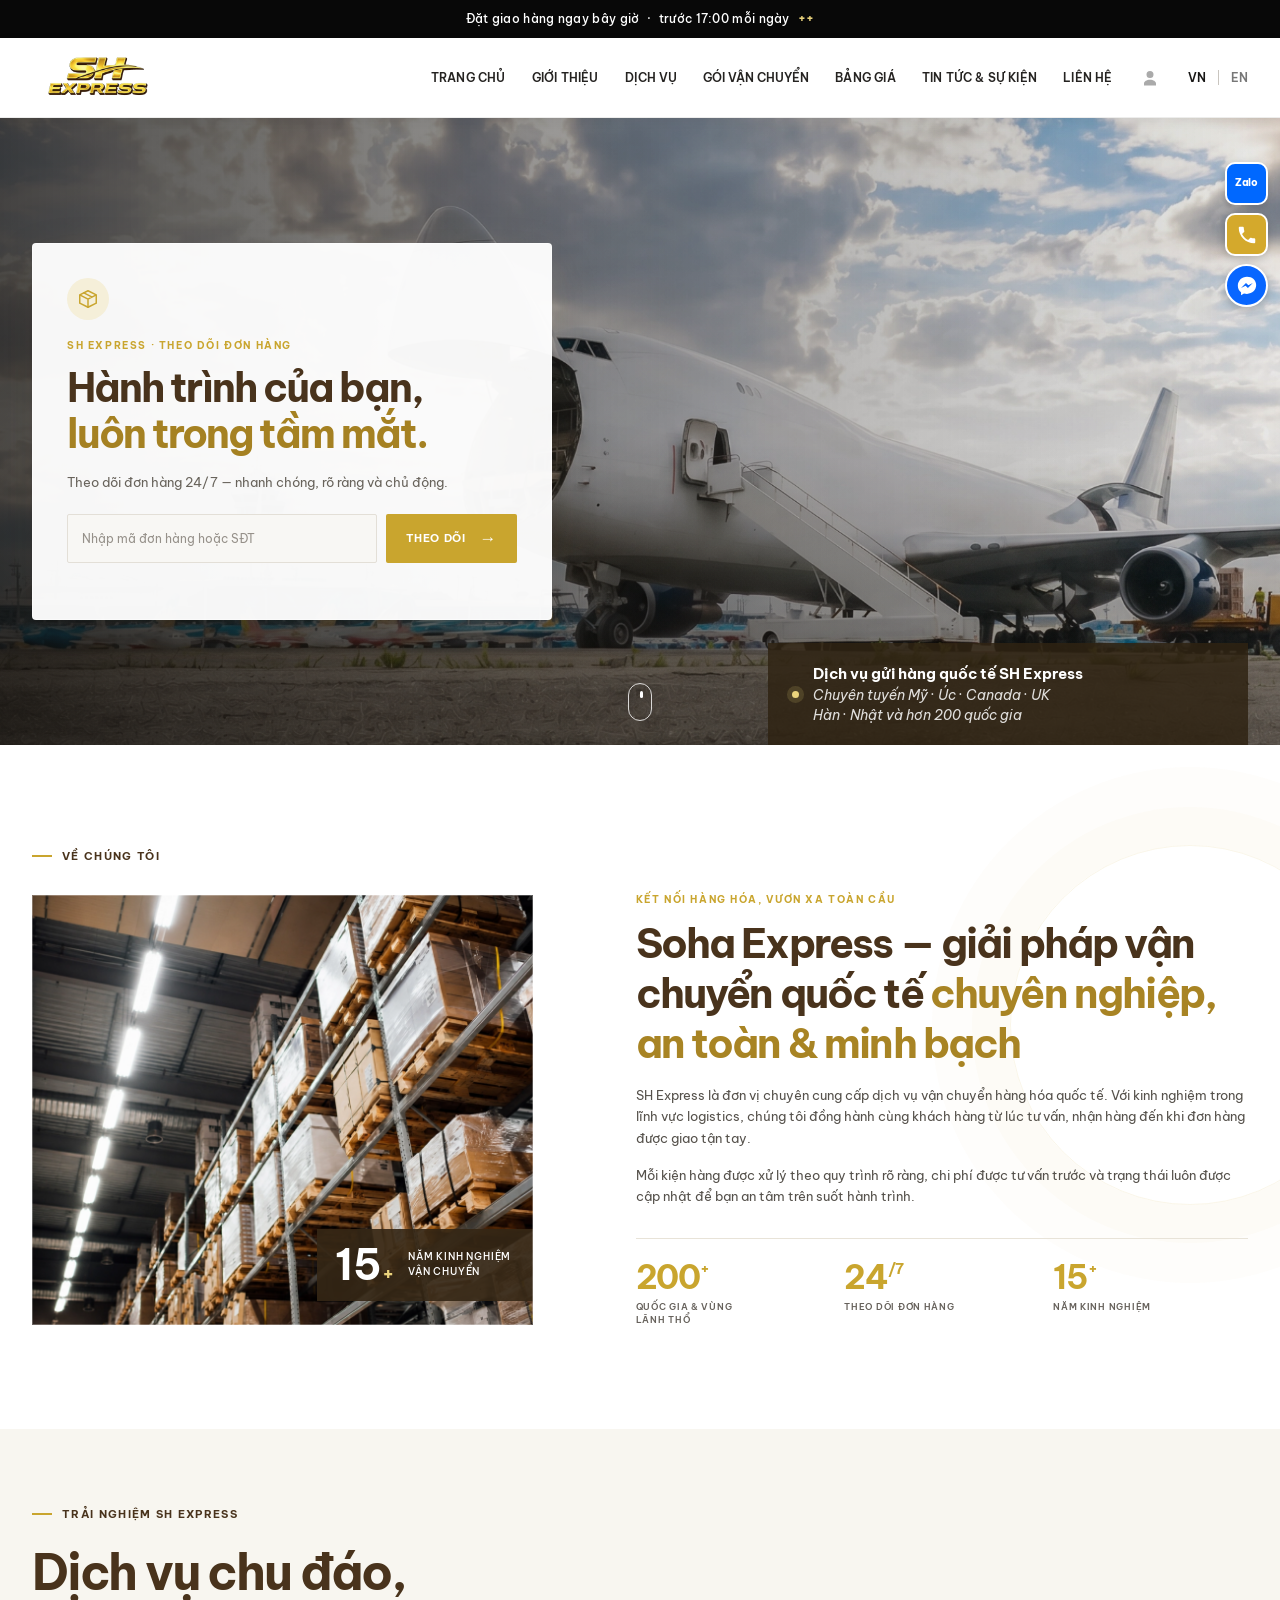
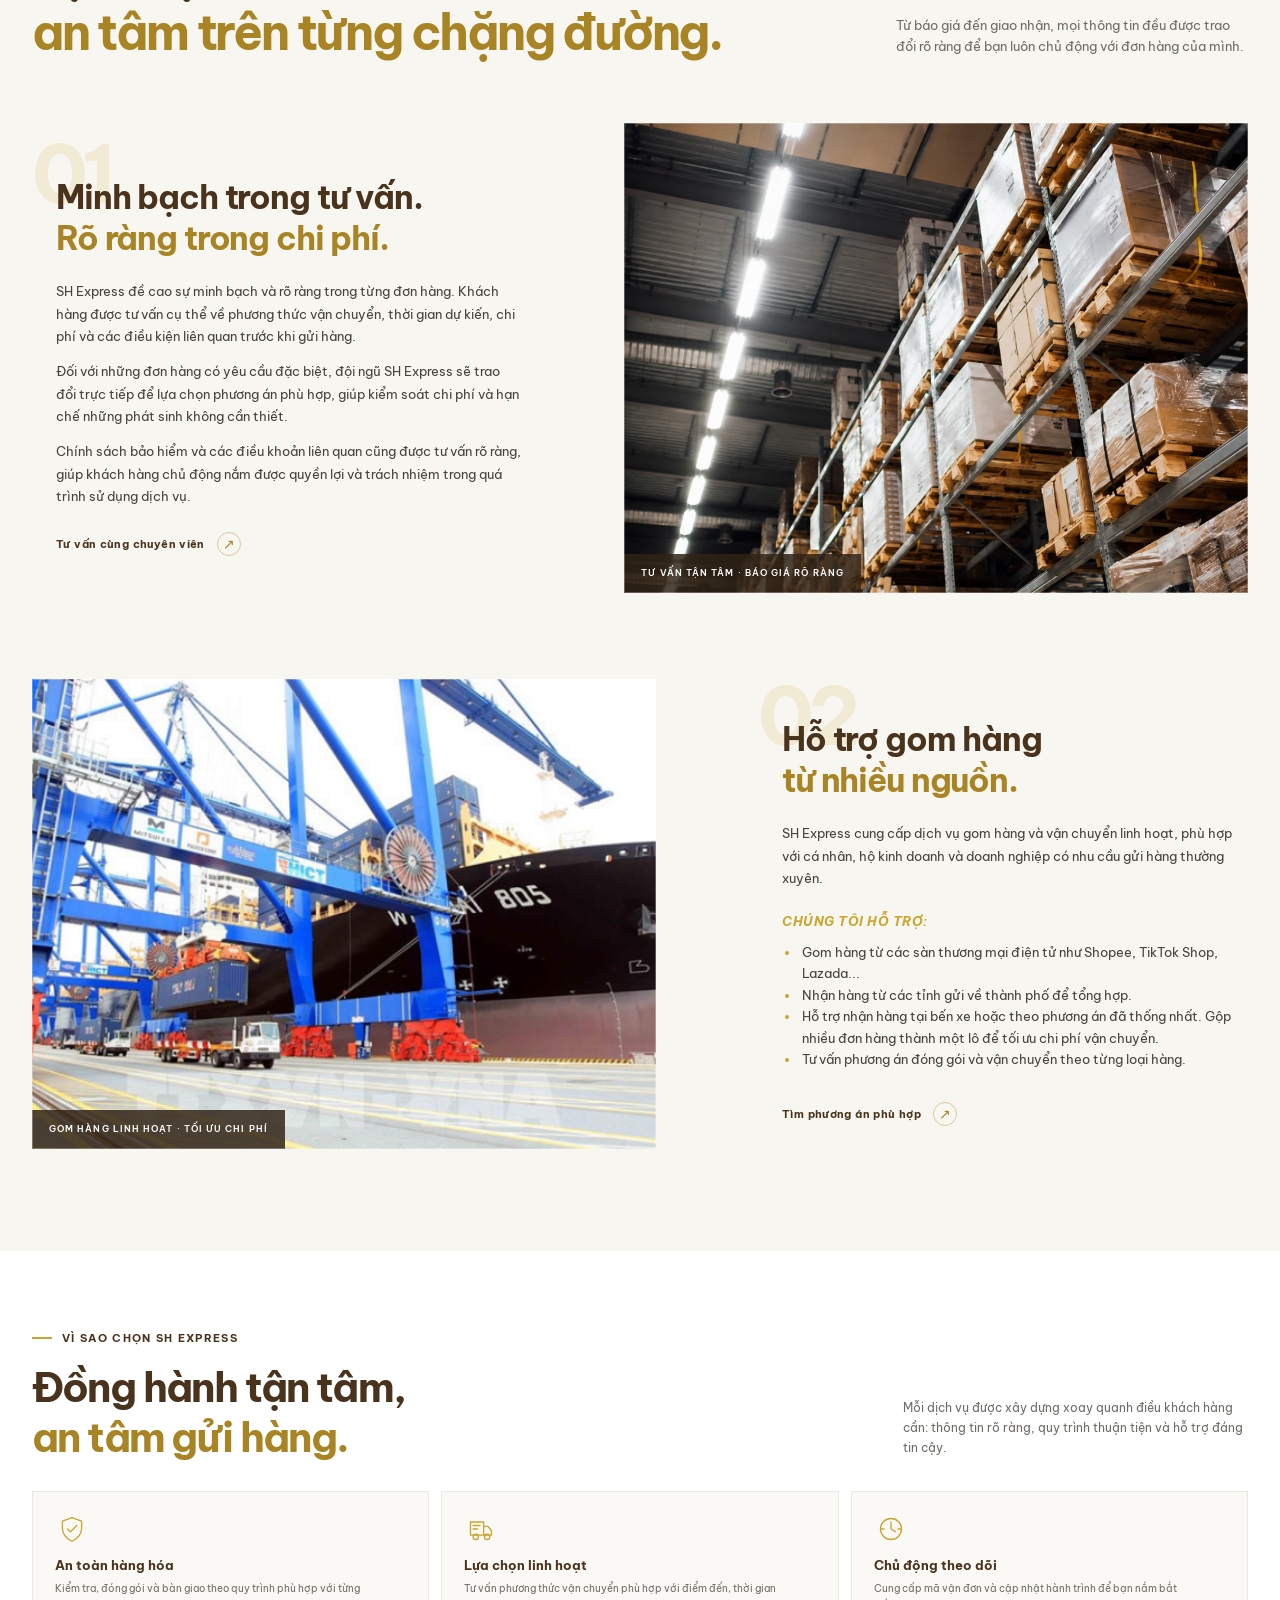
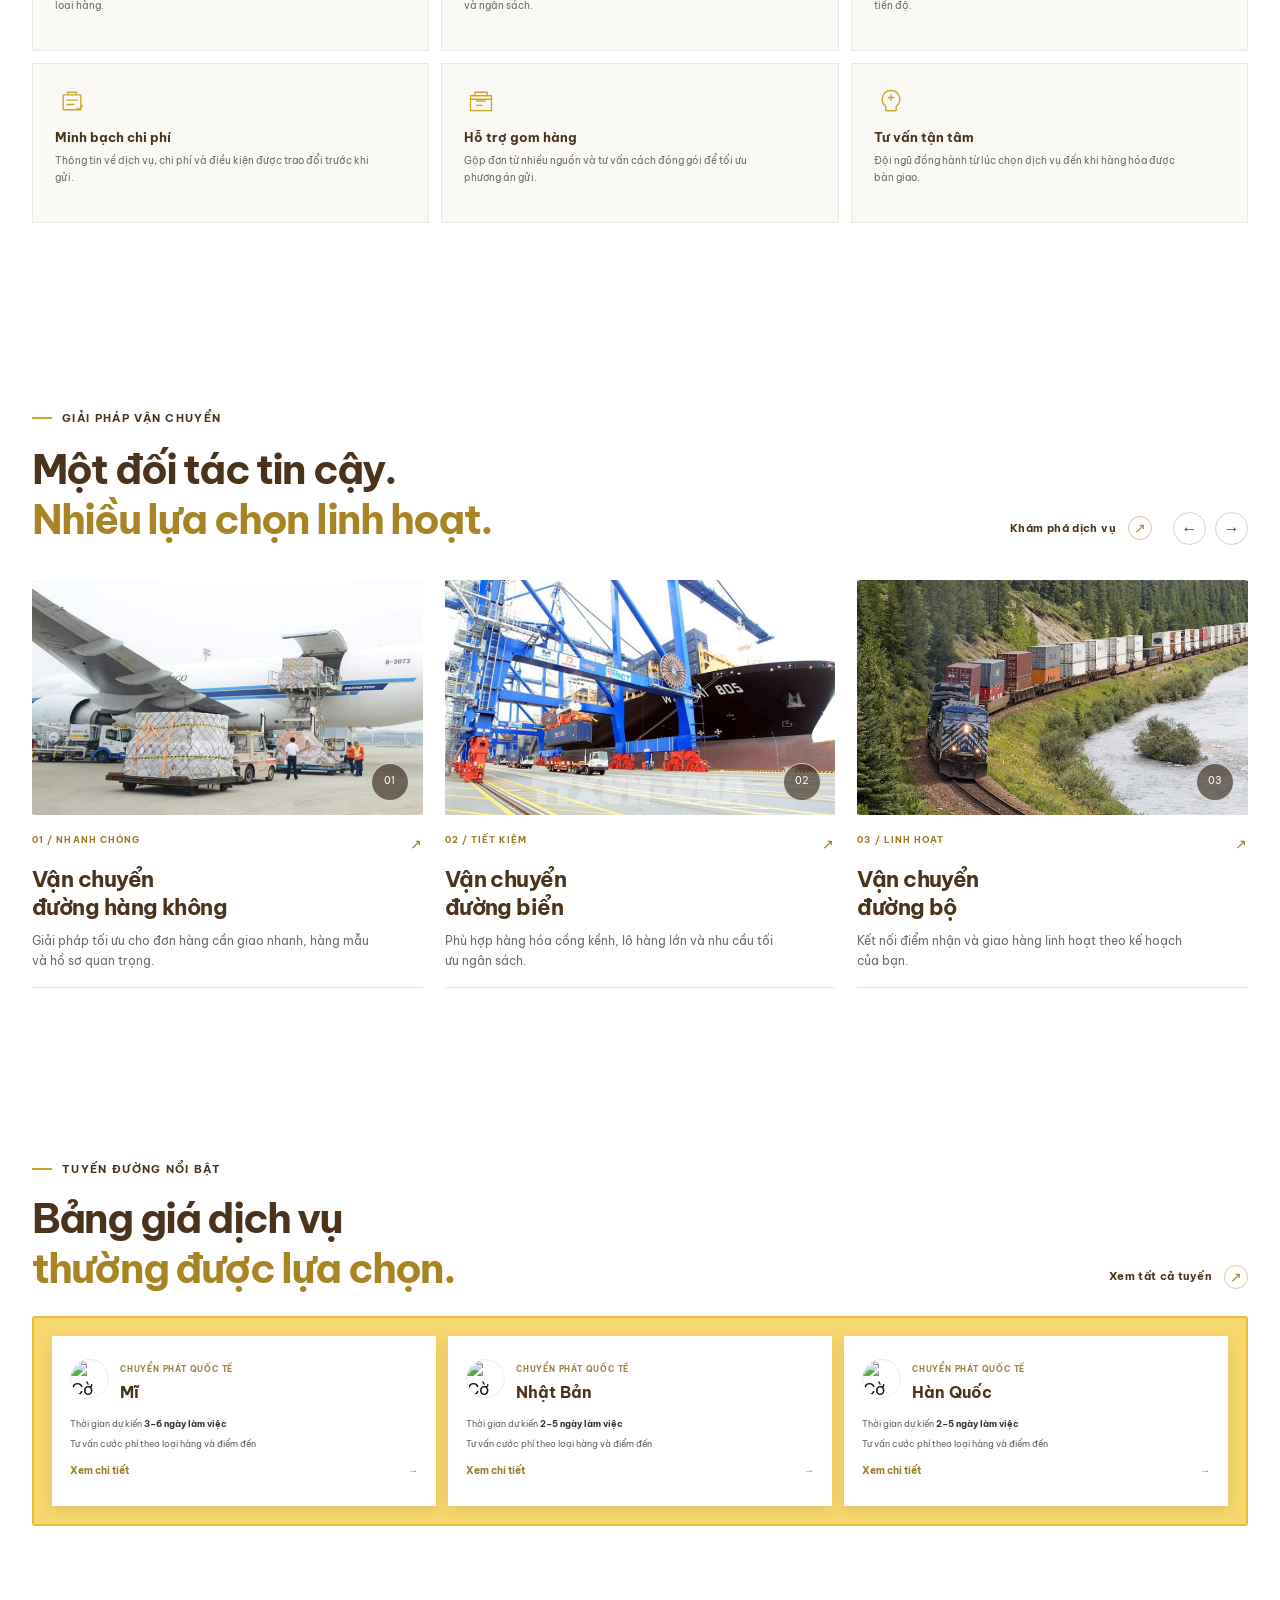
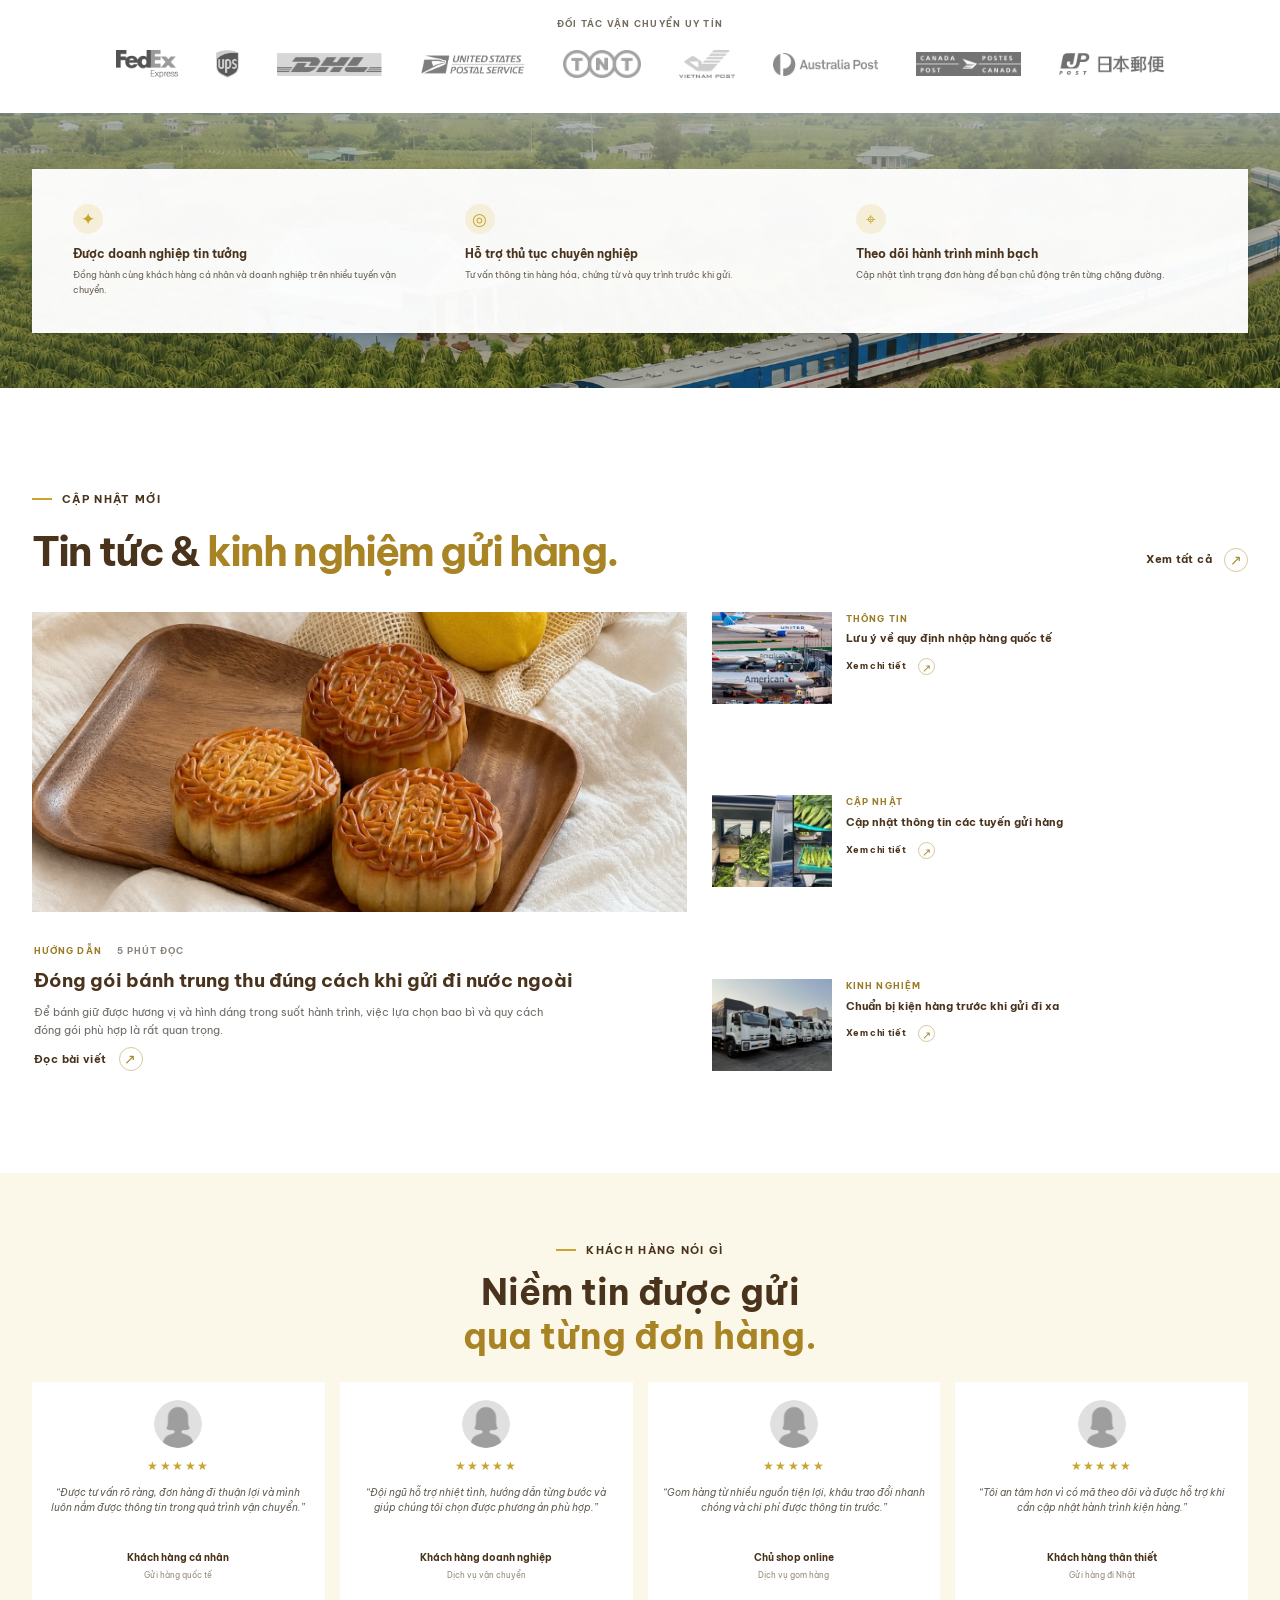
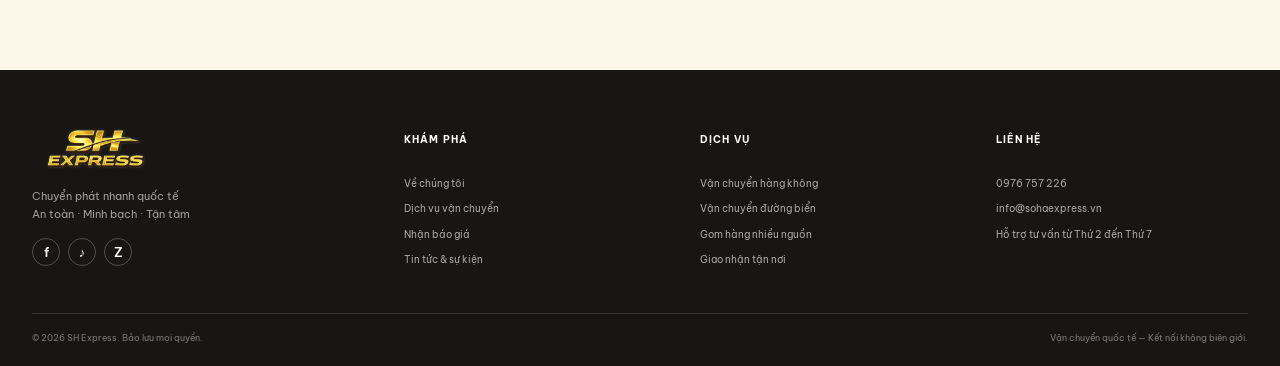
==== commit 1bdeb9e1: "adjust resource" ====
--- a/index.html
+++ b/index.html
@@ -62,7 +62,7 @@
         <div class="section-kicker"><span></span> VỀ CHÚNG TÔI</div>
         <div class="about-grid">
           <div class="about-photo image-frame">
-            <img src="assets/nhan-vien-xu-ly-hang-hoa-tai-kho-sh-express.png" alt="Nhân viên xử lý hàng hóa tại kho SH Express" loading="lazy" />
+            <img src="assets/about-warehouse.png" alt="Nhân viên xử lý hàng hóa tại kho SH Express" loading="lazy" />
             <div class="experience-badge"><strong>15<small>+</small></strong><span>NĂM KINH NGHIỆM<br />VẬN CHUYỂN</span></div>
           </div>
           <div class="about-copy">
@@ -97,13 +97,13 @@
             <a class="text-link" href="#contact">Tư vấn cùng chuyên viên <span>↗</span></a>
           </div>
           <div class="value-image image-frame">
-            <img src="assets/chuyen-vien-tu-van-phuong-an-van-chuyen-cho-khach-hang.png" alt="Chuyên viên tư vấn phương án vận chuyển cho khách hàng" loading="lazy" />
+            <img src="assets/about-warehouse.png" alt="Chuyên viên tư vấn phương án vận chuyển cho khách hàng" loading="lazy" />
             <span class="image-label">TƯ VẤN TẬN TÂM · BÁO GIÁ RÕ RÀNG</span>
           </div>
         </article>
         <article class="value-row value-row-reverse">
           <div class="value-image image-frame">
-            <img src="assets/cau-container-hang-hoa-tai-cang-bien.png" alt="Cẩu container hàng hóa tại cảng biển" loading="lazy" />
+            <img src="assets/ship-sea.png" alt="Cẩu container hàng hóa tại cảng biển" loading="lazy" />
             <span class="image-label">GOM HÀNG LINH HOẠT · TỐI ƯU CHI PHÍ</span>
           </div>
           <div class="value-copy">
@@ -144,10 +144,10 @@
           <div class="carousel-tools"><a class="text-link" href="goi-van-chuyen-hang-khong.html">Khám phá dịch vụ <span>↗</span></a><button class="carousel-arrow" type="button" data-scroll="prev" aria-label="Dịch vụ trước">←</button><button class="carousel-arrow" type="button" data-scroll="next" aria-label="Dịch vụ tiếp theo">→</button></div>
         </div>
         <div class="service-grid drag-carousel" id="service-carousel">
-          <a class="service-card" href="goi-van-chuyen-hang-khong.html"><div class="service-photo"><img src="assets/van-chuyen-hang-khong.png" alt="Vận chuyển hàng hóa bằng đường hàng không" loading="lazy" /><span class="service-icon">01</span></div><div class="service-meta"><span>01 / NHANH CHÓNG</span><span>↗</span></div><h3>Vận chuyển<br />đường hàng không</h3><p>Giải pháp tối ưu cho đơn hàng cần giao nhanh, hàng mẫu và hồ sơ quan trọng.</p></a>
-          <a class="service-card" href="goi-van-chuyen-duong-thuy.html"><div class="service-photo"><img src="assets/van-chuyen-duong-thuy.png" alt="Tàu container vận chuyển đường biển" loading="lazy" /><span class="service-icon">02</span></div><div class="service-meta"><span>02 / TIẾT KIỆM</span><span>↗</span></div><h3>Vận chuyển<br />đường biển</h3><p>Phù hợp hàng hóa cồng kềnh, lô hàng lớn và nhu cầu tối ưu ngân sách.</p></a>
-          <a class="service-card" href="goi-van-chuyen-duong-bo.html"><div class="service-photo"><img src="assets/van-chuyen-duong-bo.png" alt="Vận chuyển hàng hóa bằng đường bộ" loading="lazy" /><span class="service-icon">03</span></div><div class="service-meta"><span>03 / LINH HOẠT</span><span>↗</span></div><h3>Vận chuyển<br />đường bộ</h3><p>Kết nối điểm nhận và giao hàng linh hoạt theo kế hoạch của bạn.</p></a>
-          <a class="service-card" href="goi-van-chuyen-hoa-toc.html"><div class="service-photo"><img src="assets/van-chuyen-hoa-toc.png" alt="Dịch vụ chuyển phát hỏa tốc" loading="lazy" /><span class="service-icon">04</span></div><div class="service-meta"><span>04 / THEO NHU CẦU</span><span>↗</span></div><h3>Gói hỏa tốc<br />&amp; tiết kiệm</h3><p>Chọn ưu tiên tốc độ hoặc ngân sách cho từng đơn hàng.</p></a>
+          <a class="service-card" href="goi-van-chuyen-hang-khong.html"><div class="service-photo"><img src="assets/ship-air.png" alt="Vận chuyển hàng hóa bằng đường hàng không" loading="lazy" /><span class="service-icon">01</span></div><div class="service-meta"><span>01 / NHANH CHÓNG</span><span>↗</span></div><h3>Vận chuyển<br />đường hàng không</h3><p>Giải pháp tối ưu cho đơn hàng cần giao nhanh, hàng mẫu và hồ sơ quan trọng.</p></a>
+          <a class="service-card" href="goi-van-chuyen-duong-thuy.html"><div class="service-photo"><img src="assets/ship-sea.png" alt="Tàu container vận chuyển đường biển" loading="lazy" /><span class="service-icon">02</span></div><div class="service-meta"><span>02 / TIẾT KIỆM</span><span>↗</span></div><h3>Vận chuyển<br />đường biển</h3><p>Phù hợp hàng hóa cồng kềnh, lô hàng lớn và nhu cầu tối ưu ngân sách.</p></a>
+          <a class="service-card" href="goi-van-chuyen-duong-bo.html"><div class="service-photo"><img src="assets/ship-road.png" alt="Vận chuyển hàng hóa bằng đường bộ" loading="lazy" /><span class="service-icon">03</span></div><div class="service-meta"><span>03 / LINH HOẠT</span><span>↗</span></div><h3>Vận chuyển<br />đường bộ</h3><p>Kết nối điểm nhận và giao hàng linh hoạt theo kế hoạch của bạn.</p></a>
+          <a class="service-card" href="goi-van-chuyen-hoa-toc.html"><div class="service-photo"><img src="assets/ship-express.png" alt="Dịch vụ chuyển phát hỏa tốc" loading="lazy" /><span class="service-icon">04</span></div><div class="service-meta"><span>04 / THEO NHU CẦU</span><span>↗</span></div><h3>Gói hỏa tốc<br />&amp; tiết kiệm</h3><p>Chọn ưu tiên tốc độ hoặc ngân sách cho từng đơn hàng.</p></a>
         </div>
       </div>
     </section>
@@ -157,9 +157,9 @@
         <div class="section-kicker"><span></span> TUYẾN ĐƯỜNG NỔI BẬT</div>
         <div class="section-heading"><div><h2>Bảng giá dịch vụ<br /><em>thường được lựa chọn.</em></h2></div><a class="text-link" href="bang-gia.html">Xem tất cả tuyến <span>↗</span></a></div>
         <div class="route-panel"><div class="route-grid">
-          <article class="route-card"><div class="route-country"><img src="assets/cờ-mĩ.png" alt="Cờ Mĩ" loading="lazy" /><div><small>CHUYỂN PHÁT QUỐC TẾ</small><h3>Mĩ</h3></div></div><p>Thời gian dự kiến <strong>3–6 ngày làm việc</strong></p><p>Tư vấn cước phí theo loại hàng và điểm đến</p><a href="dich-vu-my.html">Xem chi tiết <span>→</span></a></article>
-          <article class="route-card"><div class="route-country"><img src="assets/cờ-nhật-bản.png" alt="Cờ Nhật Bản" loading="lazy" /><div><small>CHUYỂN PHÁT QUỐC TẾ</small><h3>Nhật Bản</h3></div></div><p>Thời gian dự kiến <strong>2–5 ngày làm việc</strong></p><p>Tư vấn cước phí theo loại hàng và điểm đến</p><a href="dich-vu-nhat.html">Xem chi tiết <span>→</span></a></article>
-          <article class="route-card"><div class="route-country"><img src="assets/cờ-hàn-quốc.png" alt="Cờ Hàn Quốc" loading="lazy" /><div><small>CHUYỂN PHÁT QUỐC TẾ</small><h3>Hàn Quốc</h3></div></div><p>Thời gian dự kiến <strong>2–5 ngày làm việc</strong></p><p>Tư vấn cước phí theo loại hàng và điểm đến</p><a href="bang-gia.html">Xem chi tiết <span>→</span></a></article>
+          <article class="route-card"><div class="route-country"><img src="https://flagcdn.com/w160/us.png" alt="Cờ Mĩ" loading="lazy" /><div><small>CHUYỂN PHÁT QUỐC TẾ</small><h3>Mĩ</h3></div></div><p>Thời gian dự kiến <strong>3–6 ngày làm việc</strong></p><p>Tư vấn cước phí theo loại hàng và điểm đến</p><a href="dich-vu-my.html">Xem chi tiết <span>→</span></a></article>
+          <article class="route-card"><div class="route-country"><img src="https://flagcdn.com/w160/jp.png" alt="Cờ Nhật Bản" loading="lazy" /><div><small>CHUYỂN PHÁT QUỐC TẾ</small><h3>Nhật Bản</h3></div></div><p>Thời gian dự kiến <strong>2–5 ngày làm việc</strong></p><p>Tư vấn cước phí theo loại hàng và điểm đến</p><a href="dich-vu-nhat.html">Xem chi tiết <span>→</span></a></article>
+          <article class="route-card"><div class="route-country"><img src="https://flagcdn.com/w160/kr.png" alt="Cờ Hàn Quốc" loading="lazy" /><div><small>CHUYỂN PHÁT QUỐC TẾ</small><h3>Hàn Quốc</h3></div></div><p>Thời gian dự kiến <strong>2–5 ngày làm việc</strong></p><p>Tư vấn cước phí theo loại hàng và điểm đến</p><a href="bang-gia.html">Xem chi tiết <span>→</span></a></article>
         </div></div>
       </div>
     </section>
@@ -180,11 +180,11 @@
       <div class="section-wrap">
         <div class="section-heading"><div><div class="section-kicker"><span></span> CẬP NHẬT MỚI</div><h2>Tin tức &amp; <em>kinh nghiệm gửi hàng.</em></h2></div><a class="text-link" href="#contact">Xem tất cả <span>↗</span></a></div>
         <div class="news-featured">
-          <article class="news-main-card"><a href="#contact" class="news-main-photo"><img src="assets/bánh-trung-thu-được-chuẩn-bị-đóng-gói-gửi-di-quốc-tế.png" alt="Bánh trung thu được chuẩn bị đóng gói gửi đi quốc tế" loading="lazy" /></a><div class="news-main-body"><div class="news-meta"><span>HƯỚNG DẪN</span><span>5 PHÚT ĐỌC</span></div><h3>Đóng gói bánh trung thu đúng cách khi gửi đi nước ngoài</h3><p>Để bánh giữ được hương vị và hình dáng trong suốt hành trình, việc lựa chọn bao bì và quy cách đóng gói phù hợp là rất quan trọng.</p><a class="text-link" href="#contact">Đọc bài viết <span>↗</span></a></div></article>
+          <article class="news-main-card"><a href="#contact" class="news-main-photo"><img src="assets/news-main.png" alt="Bánh trung thu được chuẩn bị đóng gói gửi đi quốc tế" loading="lazy" /></a><div class="news-main-body"><div class="news-meta"><span>HƯỚNG DẪN</span><span>5 PHÚT ĐỌC</span></div><h3>Đóng gói bánh trung thu đúng cách khi gửi đi nước ngoài</h3><p>Để bánh giữ được hương vị và hình dáng trong suốt hành trình, việc lựa chọn bao bì và quy cách đóng gói phù hợp là rất quan trọng.</p><a class="text-link" href="#contact">Đọc bài viết <span>↗</span></a></div></article>
           <div class="news-side-list">
-            <article class="news-side-card"><a href="#contact"><img src="assets/quy-định-gửi-hàng-quốc-tế.png" alt="Quy định gửi hàng quốc tế" loading="lazy" /></a><div><div class="news-meta"><span>THÔNG TIN</span></div><h3>Lưu ý về quy định nhập hàng quốc tế</h3><a class="text-link" href="#contact">Xem chi tiết <span>↗</span></a></div></article>
-            <article class="news-side-card"><a href="#contact"><img src="assets/cập-nhật-tuyến-vận-chuyển.png" alt="Cập nhật tuyến vận chuyển" loading="lazy" /></a><div><div class="news-meta"><span>CẬP NHẬT</span></div><h3>Cập nhật thông tin các tuyến gửi hàng</h3><a class="text-link" href="#contact">Xem chi tiết <span>↗</span></a></div></article>
-            <article class="news-side-card"><a href="#contact"><img src="assets/kiện-hàng-được-chuẩn-bị-để-gửi.png" alt="Kiện hàng được chuẩn bị để gửi" loading="lazy" /></a><div><div class="news-meta"><span>KINH NGHIỆM</span></div><h3>Chuẩn bị kiện hàng trước khi gửi đi xa</h3><a class="text-link" href="#contact">Xem chi tiết <span>↗</span></a></div></article>
+            <article class="news-side-card"><a href="#contact"><img src="assets/news-1.png" alt="Quy định gửi hàng quốc tế" loading="lazy" /></a><div><div class="news-meta"><span>THÔNG TIN</span></div><h3>Lưu ý về quy định nhập hàng quốc tế</h3><a class="text-link" href="#contact">Xem chi tiết <span>↗</span></a></div></article>
+            <article class="news-side-card"><a href="#contact"><img src="assets/news-2.png" alt="Cập nhật tuyến vận chuyển" loading="lazy" /></a><div><div class="news-meta"><span>CẬP NHẬT</span></div><h3>Cập nhật thông tin các tuyến gửi hàng</h3><a class="text-link" href="#contact">Xem chi tiết <span>↗</span></a></div></article>
+            <article class="news-side-card"><a href="#contact"><img src="assets/ship-express.png" alt="Kiện hàng được chuẩn bị để gửi" loading="lazy" /></a><div><div class="news-meta"><span>KINH NGHIỆM</span></div><h3>Chuẩn bị kiện hàng trước khi gửi đi xa</h3><a class="text-link" href="#contact">Xem chi tiết <span>↗</span></a></div></article>
           </div>
         </div>
       </div>
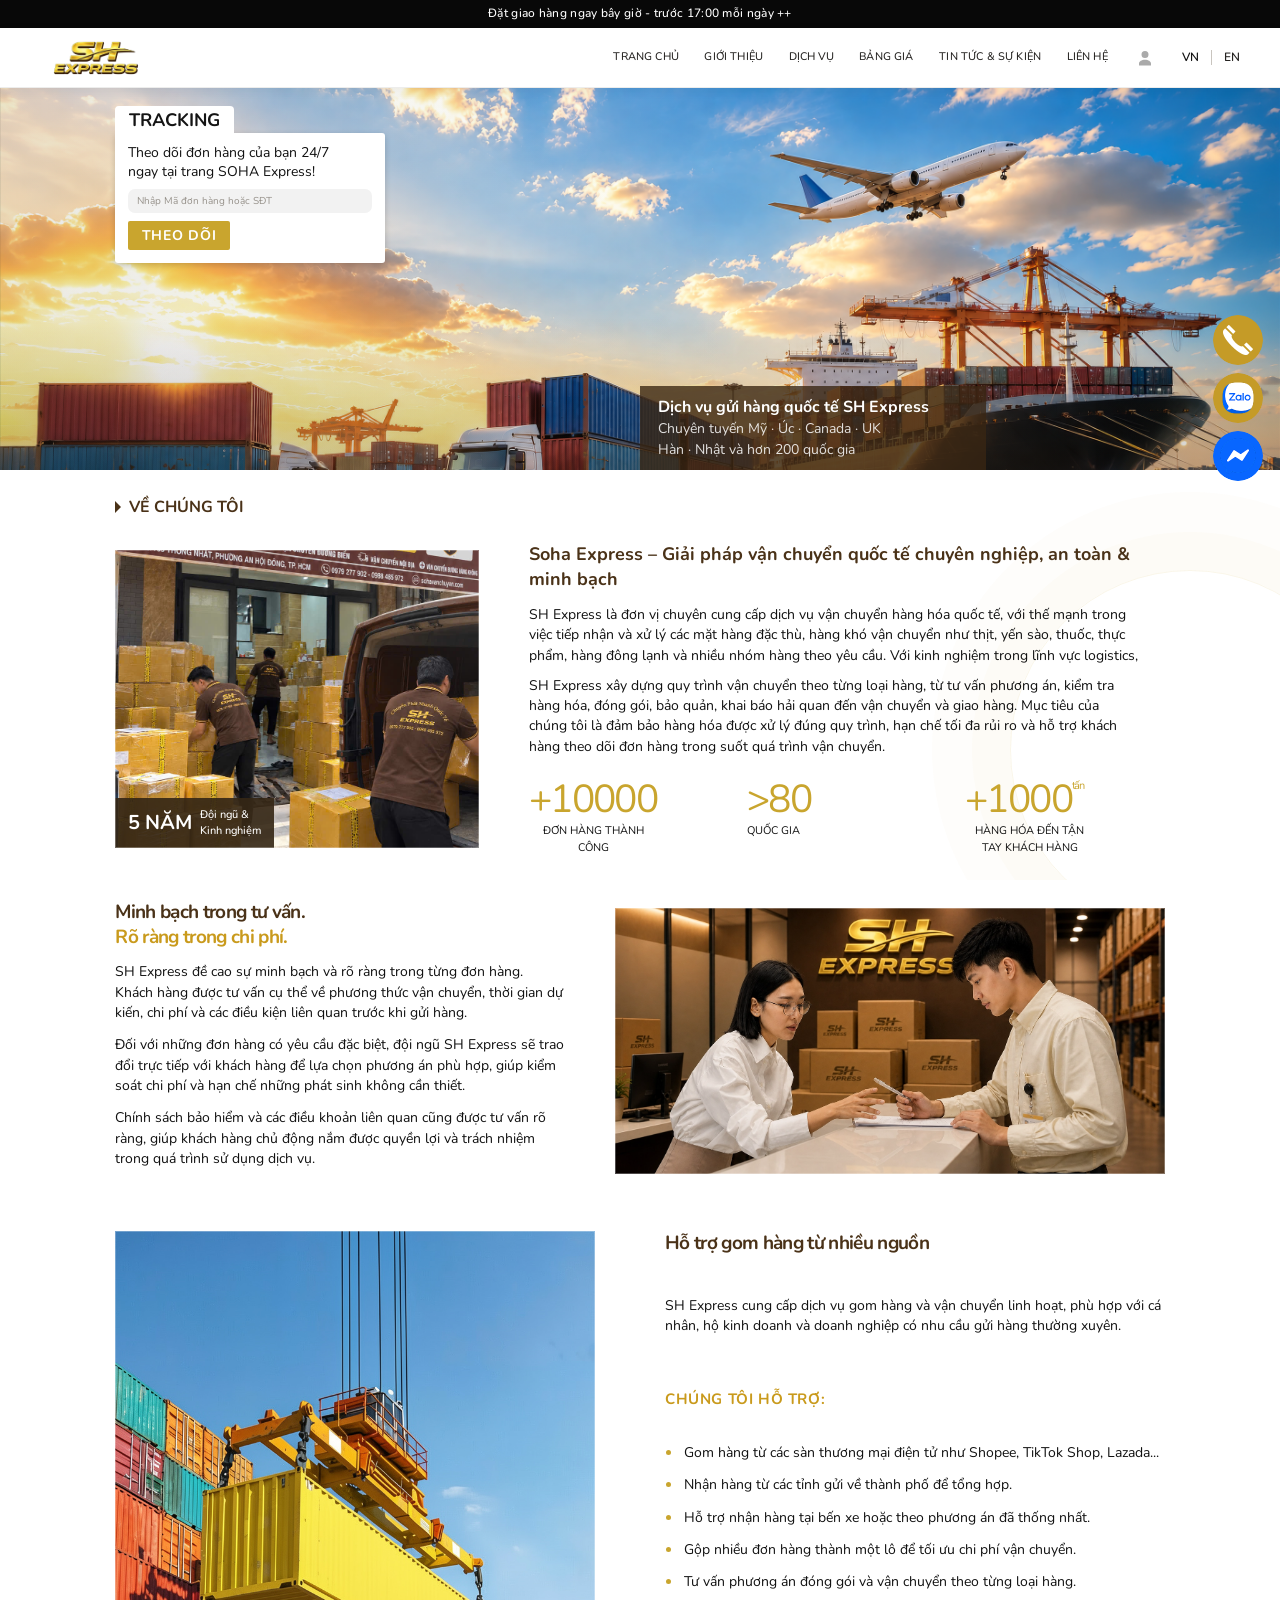
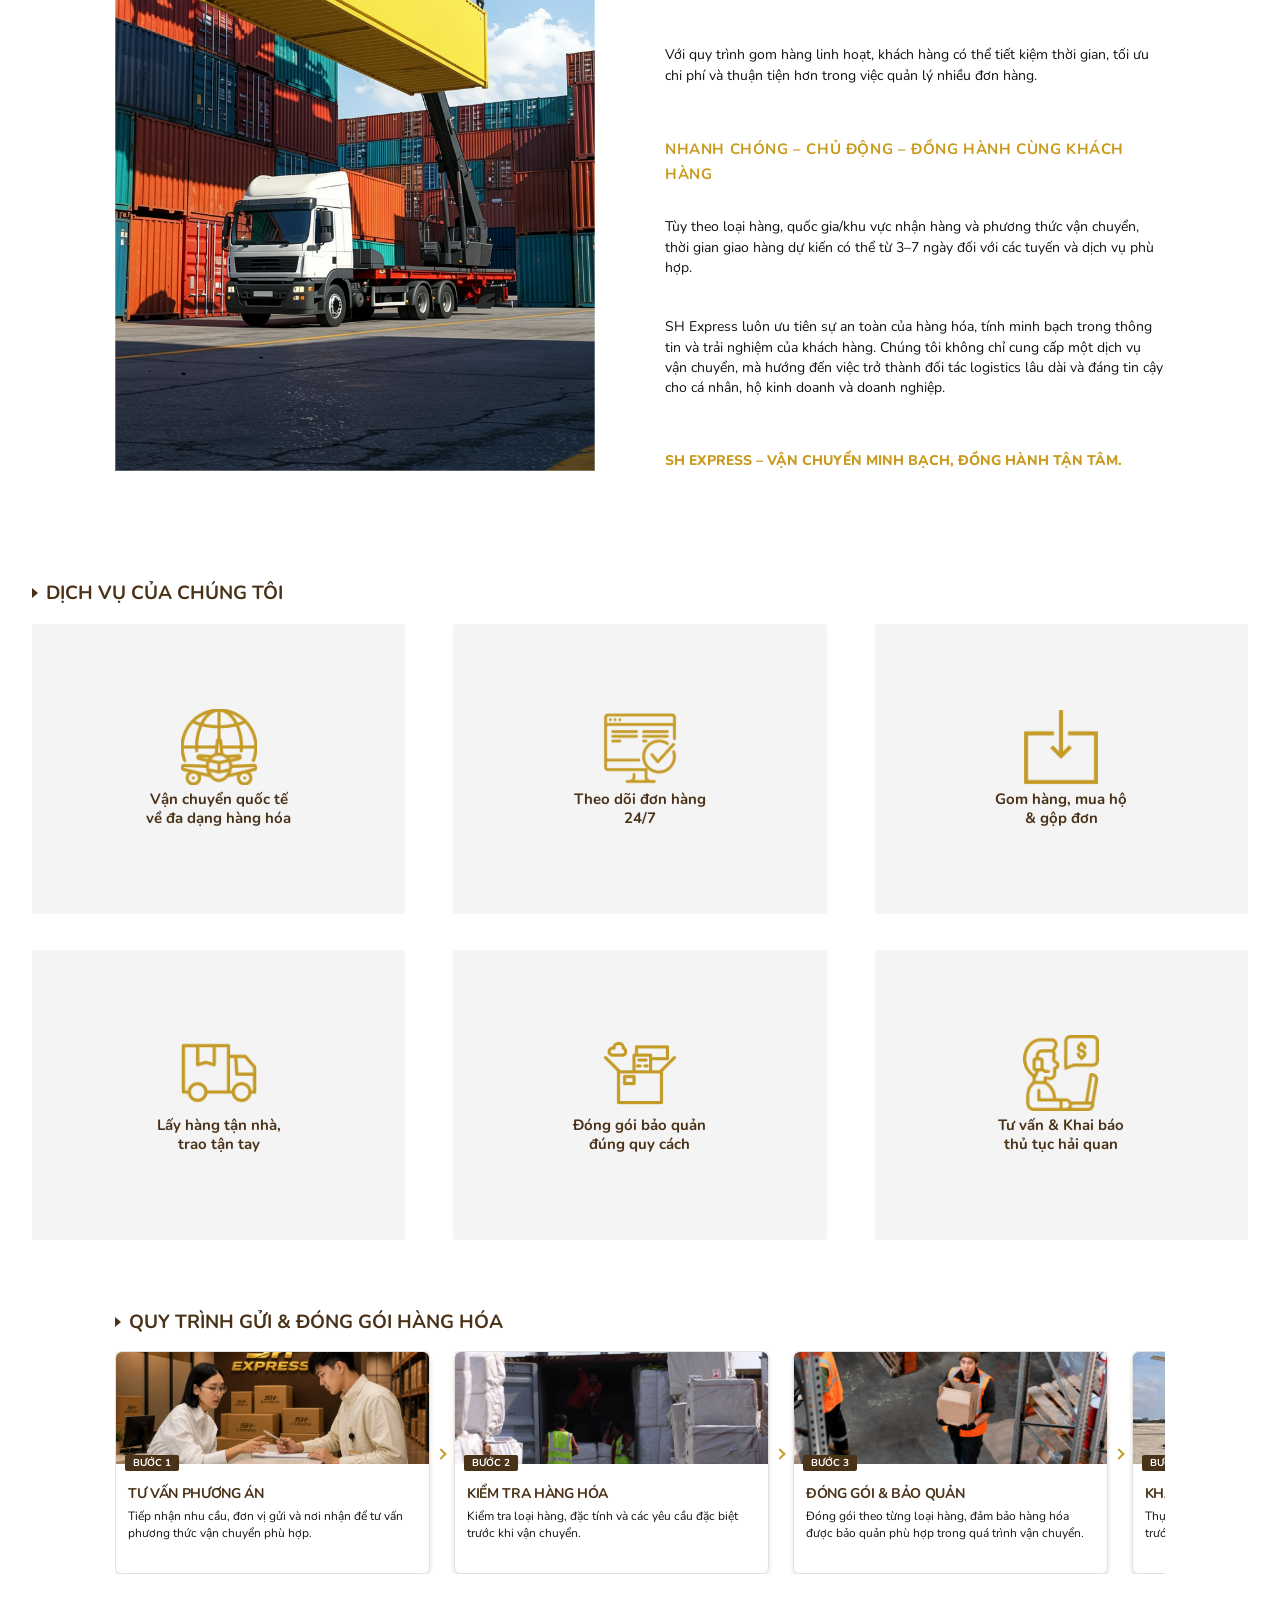
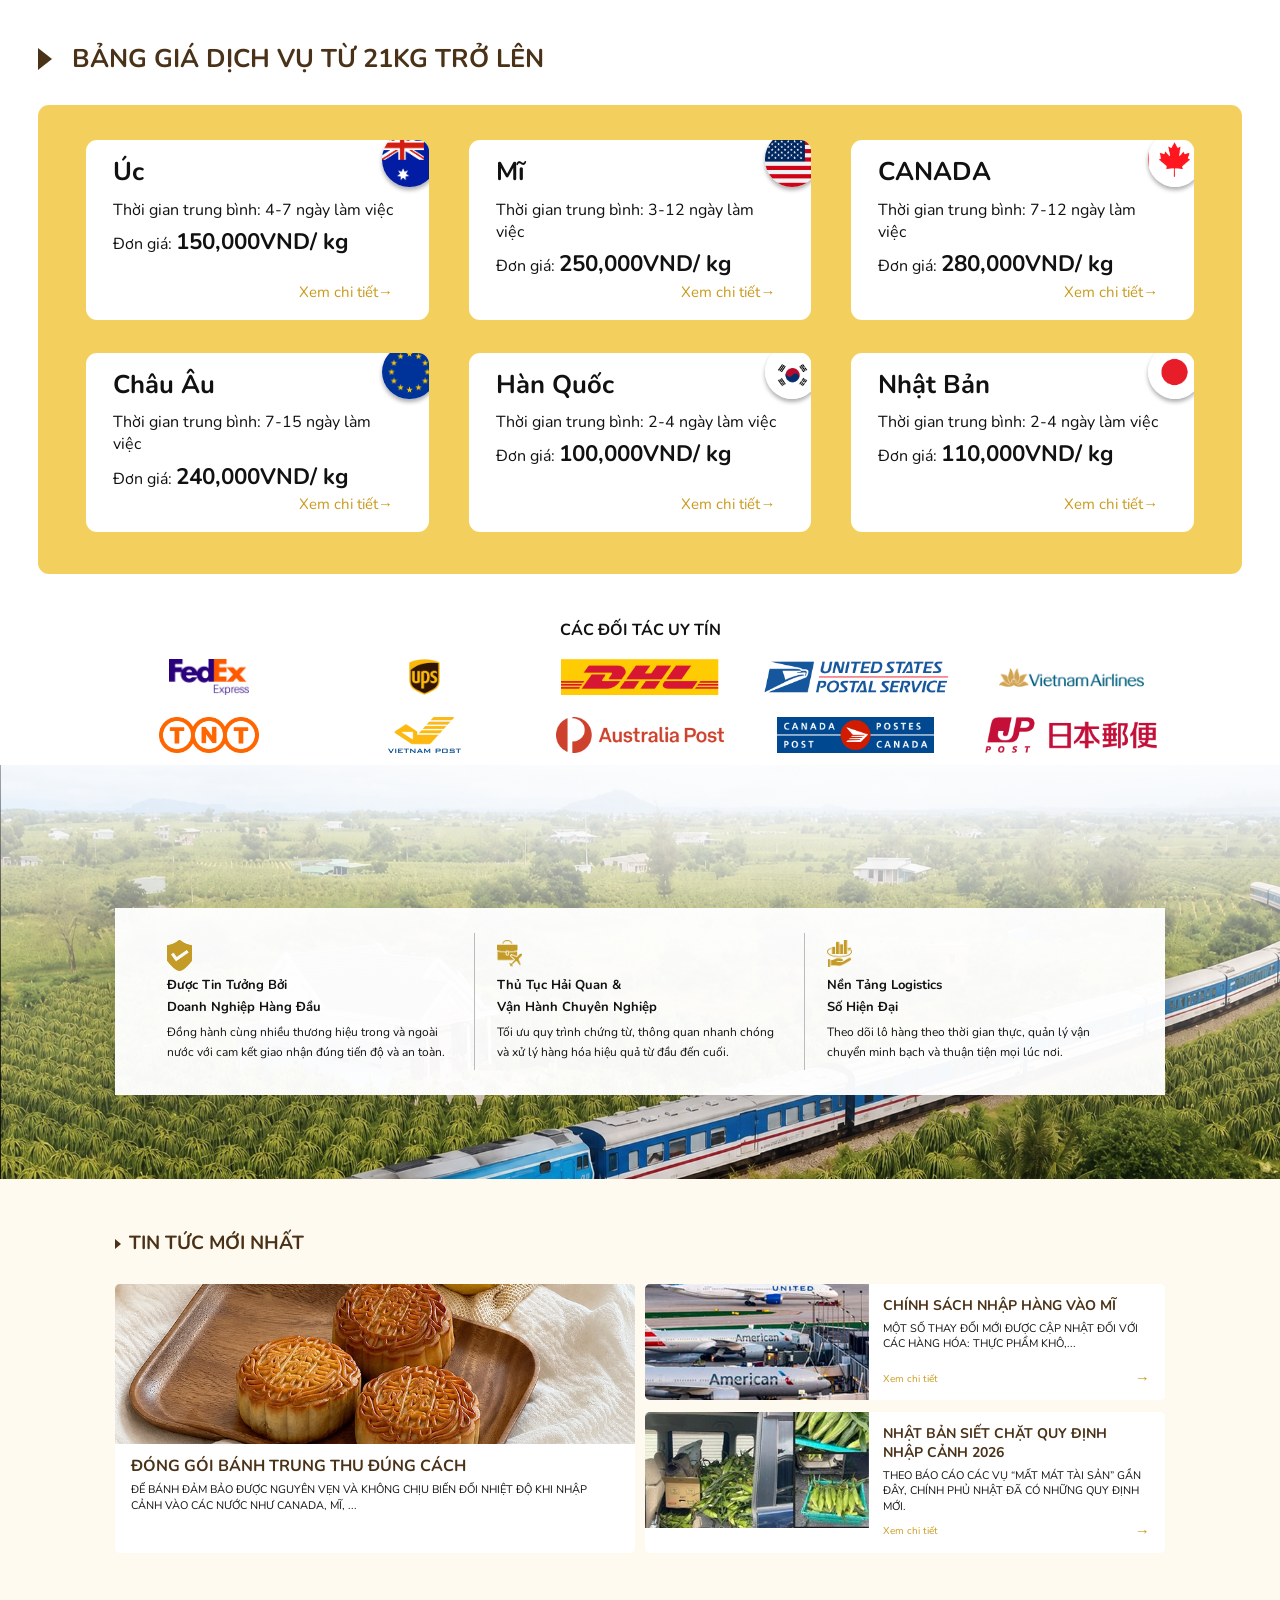
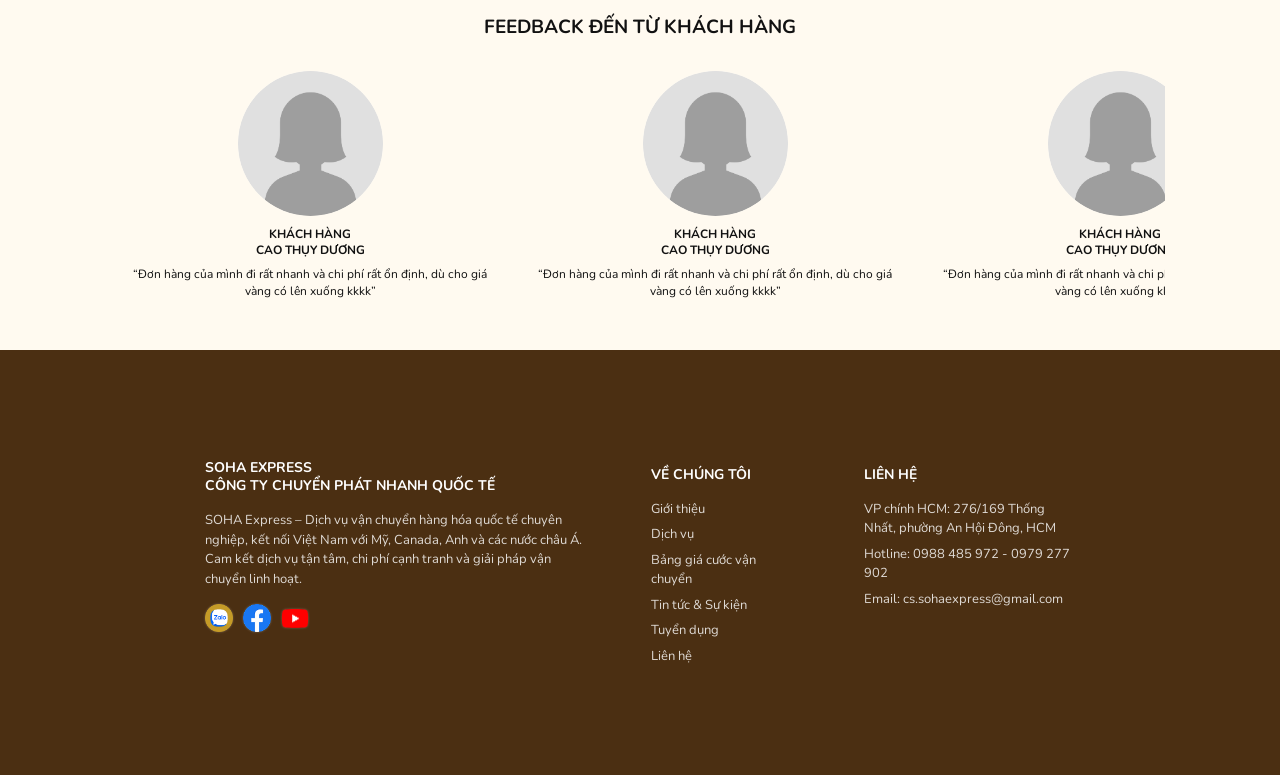
==== commit 668ac617: "update new resouce" ====
--- a/index.html
+++ b/index.html
@@ -3,21 +3,18 @@
 <head>
   <meta charset="UTF-8" />
   <meta name="viewport" content="width=device-width, initial-scale=1.0" />
-  <meta name="description" content="SH Express — vận chuyển quốc tế minh bạch, an toàn, tối ưu chi phí. Gửi hàng đi Mỹ, Úc, Canada, Anh, Hàn Quốc, Nhật Bản và hơn 200 quốc gia." />
+  <meta name="description" content="SOHA Express — Dịch vụ chuyển phát nhanh quốc tế." />
   <meta name="theme-color" content="#111111" />
-  <title>SH Express — Vận chuyển quốc tế nhanh chóng, minh bạch</title>
-  <link rel="preconnect" href="https://fonts.googleapis.com" />
-  <link rel="preconnect" href="https://fonts.gstatic.com" crossorigin />
-  <link href="https://fonts.googleapis.com/css2?family=Be+Vietnam+Pro:wght@400;500;600;700;800&display=swap" rel="stylesheet" />
+  <title>SOHA Express — Công ty chuyển phát nhanh quốc tế</title>
   <link rel="stylesheet" href="styles.css" />
 </head>
-<body>
-  <div class="announcement">Đặt giao hàng ngay bây giờ <span>·</span> trước 17:00 mỗi ngày <span>++</span></div>
+<body class="home-page">
+  <div class="announcement">Đặt giao hàng ngay bây giờ - trước 17:00 mỗi ngày ++</div>
 
   <header class="site-header">
     <div class="header-inner">
       <a class="brand" href="#home" aria-label="SH Express - Trang chủ">
-        <img src="assets/logo.png" alt="SH Express" />
+        <img src="SOURCE/LOGO/Logo Khong Nen.png" alt="SH Express" />
       </a>
       <button class="menu-toggle" type="button" aria-label="Mở menu" aria-expanded="false">
         <span></span><span></span><span></span>
@@ -26,7 +23,6 @@
         <a href="index.html#home">TRANG CHỦ</a>
         <a href="index.html#about">GIỚI THIỆU</a>
         <div class="nav-group"><a href="dich-vu-nhat.html">DỊCH VỤ</a><div class="nav-dropdown"><a href="dich-vu-nhat.html">Vận chuyển đến Nhật Bản</a><a href="dich-vu-my.html">Vận chuyển đến Mĩ</a><a href="bang-gia.html">Tuyến vận chuyển quốc tế</a></div></div>
-        <div class="nav-group"><a href="goi-van-chuyen-hang-khong.html">GÓI VẬN CHUYỂN</a><div class="nav-dropdown"><a href="goi-van-chuyen-hang-khong.html">Gói cước Hàng không</a><a href="goi-van-chuyen-duong-thuy.html">Gói cước Đường biển</a><a href="goi-van-chuyen-duong-bo.html">Gói cước Đường bộ</a><a href="goi-van-chuyen-hoa-toc.html">Gói cước Hỏa tốc / Tiết kiệm</a></div></div>
         <a href="bang-gia.html">BẢNG GIÁ</a>
         <a href="index.html#news">TIN TỨC &amp; SỰ KIỆN</a>
         <a href="index.html#contact">LIÊN HỆ</a>
@@ -41,13 +37,12 @@
       <div class="hero-shade"></div>
       <div class="hero-inner">
         <form class="tracking-card" id="tracking-form">
-          <div class="tracking-icon" aria-hidden="true"><svg viewBox="0 0 24 24"><path d="M3 7.5 12 3l9 4.5v9L12 21l-9-4.5v-9Z"/><path d="m3.5 7.8 8.5 4.4 8.5-4.4M12 12.2V21M7.5 5.3l9 4.6"/></svg></div>
-          <p class="eyebrow">SH EXPRESS · THEO DÕI ĐƠN HÀNG</p>
-          <h1>Hành trình của bạn,<br /><span>luôn trong tầm mắt.</span></h1>
-          <p class="tracking-copy">Theo dõi đơn hàng 24/7 — nhanh chóng, rõ ràng và chủ động.</p>
+          <div class="tracking-icon" aria-hidden="true"><img src="SOURCE/ICON/theo doi don hang.png" alt="" /></div>
+          <h1>TRACKING</h1>
+          <p class="tracking-copy">Theo dõi đơn hàng của bạn 24/7<br />ngay tại trang SOHA Express!</p>
           <label class="sr-only" for="tracking-code">Mã đơn hàng hoặc số điện thoại</label>
           <div class="tracking-controls">
-            <input id="tracking-code" name="tracking-code" type="text" placeholder="Nhập mã đơn hàng hoặc SĐT" autocomplete="off" />
+            <input id="tracking-code" name="tracking-code" type="text" placeholder="Nhập Mã đơn hàng hoặc SĐT" autocomplete="off" />
             <button class="button button-gold" type="submit">THEO DÕI <span aria-hidden="true">→</span></button>
           </div>
           <p class="tracking-feedback" id="tracking-feedback" role="status" aria-live="polite"></p>
@@ -62,18 +57,17 @@
         <div class="section-kicker"><span></span> VỀ CHÚNG TÔI</div>
         <div class="about-grid">
           <div class="about-photo image-frame">
-            <img src="assets/about-warehouse.png" alt="Nhân viên xử lý hàng hóa tại kho SH Express" loading="lazy" />
-            <div class="experience-badge"><strong>15<small>+</small></strong><span>NĂM KINH NGHIỆM<br />VẬN CHUYỂN</span></div>
+            <img src="SOURCE/IMAGE/SOHA pic 0.jpg" alt="Nhân viên xử lý hàng hóa tại kho SH Express" loading="lazy" />
+            <div class="experience-badge"><strong>5 NĂM</strong><span>Đội ngũ &amp;<br />Kinh nghiệm</span></div>
           </div>
           <div class="about-copy">
-            <p class="eyebrow">KẾT NỐI HÀNG HÓA, VƯƠN XA TOÀN CẦU</p>
-            <h2>Soha Express — giải pháp vận chuyển quốc tế <em>chuyên nghiệp, an toàn &amp; minh bạch</em></h2>
-            <p>SH Express là đơn vị chuyên cung cấp dịch vụ vận chuyển hàng hóa quốc tế. Với kinh nghiệm trong lĩnh vực logistics, chúng tôi đồng hành cùng khách hàng từ lúc tư vấn, nhận hàng đến khi đơn hàng được giao tận tay.</p>
-            <p>Mỗi kiện hàng được xử lý theo quy trình rõ ràng, chi phí được tư vấn trước và trạng thái luôn được cập nhật để bạn an tâm trên suốt hành trình.</p>
+            <h2>Soha Express – Giải pháp vận chuyển quốc tế chuyên nghiệp, an toàn &amp; minh bạch</h2>
+            <p>SH Express là đơn vị chuyên cung cấp dịch vụ vận chuyển hàng hóa quốc tế, với thế mạnh trong việc tiếp nhận và xử lý các mặt hàng đặc thù, hàng khó vận chuyển như thịt, yến sào, thuốc, thực phẩm, hàng đông lạnh và nhiều nhóm hàng theo yêu cầu. Với kinh nghiệm trong lĩnh vực logistics,</p>
+            <p>SH Express xây dựng quy trình vận chuyển theo từng loại hàng, từ tư vấn phương án, kiểm tra hàng hóa, đóng gói, bảo quản, khai báo hải quan đến vận chuyển và giao hàng. Mục tiêu của chúng tôi là đảm bảo hàng hóa được xử lý đúng quy trình, hạn chế tối đa rủi ro và hỗ trợ khách hàng theo dõi đơn hàng trong suốt quá trình vận chuyển.</p>
             <div class="stats-row">
-              <div><strong>200<sup>+</sup></strong><span>QUỐC GIA &amp; VÙNG LÃNH THỔ</span></div>
-              <div><strong>24<sup>/7</sup></strong><span>THEO DÕI ĐƠN HÀNG</span></div>
-              <div><strong>15<sup>+</sup></strong><span>NĂM KINH NGHIỆM</span></div>
+              <div><strong>+10000</strong><span>ĐƠN HÀNG THÀNH CÔNG</span></div>
+              <div><strong>&gt;80</strong><span>QUỐC GIA</span></div>
+              <div><strong>+1000<sup>tấn</sup></strong><span>HÀNG HÓA ĐẾN TẬN TAY KHÁCH HÀNG</span></div>
             </div>
           </div>
         </div>
@@ -82,42 +76,38 @@
 
     <section class="values section-shell" id="values">
       <div class="section-wrap">
-        <div class="section-kicker"><span></span> TRẢI NGHIỆM SH EXPRESS</div>
-        <div class="values-intro">
-          <h2>Dịch vụ chu đáo,<br /><em>an tâm trên từng chặng đường.</em></h2>
-          <p>Từ báo giá đến giao nhận, mọi thông tin đều được trao đổi rõ ràng để bạn luôn chủ động với đơn hàng của mình.</p>
-        </div>
         <article class="value-row">
           <div class="value-copy">
-            <span class="value-number">01</span>
             <h3>Minh bạch trong tư vấn.<br /><em>Rõ ràng trong chi phí.</em></h3>
             <p>SH Express đề cao sự minh bạch và rõ ràng trong từng đơn hàng. Khách hàng được tư vấn cụ thể về phương thức vận chuyển, thời gian dự kiến, chi phí và các điều kiện liên quan trước khi gửi hàng.</p>
-            <p>Đối với những đơn hàng có yêu cầu đặc biệt, đội ngũ SH Express sẽ trao đổi trực tiếp để lựa chọn phương án phù hợp, giúp kiểm soát chi phí và hạn chế những phát sinh không cần thiết.</p>
+            <p>Đối với những đơn hàng có yêu cầu đặc biệt, đội ngũ SH Express sẽ trao đổi trực tiếp với khách hàng để lựa chọn phương án phù hợp, giúp kiểm soát chi phí và hạn chế những phát sinh không cần thiết.</p>
             <p>Chính sách bảo hiểm và các điều khoản liên quan cũng được tư vấn rõ ràng, giúp khách hàng chủ động nắm được quyền lợi và trách nhiệm trong quá trình sử dụng dịch vụ.</p>
-            <a class="text-link" href="#contact">Tư vấn cùng chuyên viên <span>↗</span></a>
           </div>
           <div class="value-image image-frame">
-            <img src="assets/about-warehouse.png" alt="Chuyên viên tư vấn phương án vận chuyển cho khách hàng" loading="lazy" />
-            <span class="image-label">TƯ VẤN TẬN TÂM · BÁO GIÁ RÕ RÀNG</span>
+            <img src="SOURCE/IMAGE/Minh b%E1%BA%A1ch trong t%C6%B0 v%E1%BA%A5n%E2%80%A8R%C3%B5 r%C3%A0ng trong chi ph%C3%AD.png" alt="Chuyên viên tư vấn phương án vận chuyển cho khách hàng" loading="lazy" />
+            <span class="image-label">NHANH CHÓNG – CHỦ ĐỘNG – ĐỒNG HÀNH CÙNG KHÁCH HÀNG</span>
           </div>
         </article>
         <article class="value-row value-row-reverse">
           <div class="value-image image-frame">
-            <img src="assets/ship-sea.png" alt="Cẩu container hàng hóa tại cảng biển" loading="lazy" />
-            <span class="image-label">GOM HÀNG LINH HOẠT · TỐI ƯU CHI PHÍ</span>
+            <img src="SOURCE/IMAGE/Hỗ trợ gom hàng từ nhiều nguồn.png" alt="Hỗ trợ gom hàng từ nhiều nguồn" loading="lazy" />
           </div>
           <div class="value-copy">
-            <span class="value-number">02</span>
-            <h3>Hỗ trợ gom hàng<br /><em>từ nhiều nguồn.</em></h3>
+            <h3>Hỗ trợ gom hàng từ nhiều nguồn</h3>
             <p>SH Express cung cấp dịch vụ gom hàng và vận chuyển linh hoạt, phù hợp với cá nhân, hộ kinh doanh và doanh nghiệp có nhu cầu gửi hàng thường xuyên.</p>
             <h4>CHÚNG TÔI HỖ TRỢ:</h4>
             <ul class="support-list">
               <li>Gom hàng từ các sàn thương mại điện tử như Shopee, TikTok Shop, Lazada...</li>
               <li>Nhận hàng từ các tỉnh gửi về thành phố để tổng hợp.</li>
-              <li>Hỗ trợ nhận hàng tại bến xe hoặc theo phương án đã thống nhất. Gộp nhiều đơn hàng thành một lô để tối ưu chi phí vận chuyển.</li>
+              <li>Hỗ trợ nhận hàng tại bến xe hoặc theo phương án đã thống nhất.</li>
+              <li>Gộp nhiều đơn hàng thành một lô để tối ưu chi phí vận chuyển.</li>
               <li>Tư vấn phương án đóng gói và vận chuyển theo từng loại hàng.</li>
             </ul>
-            <a class="text-link" href="#contact">Tìm phương án phù hợp <span>↗</span></a>
+            <p>Với quy trình gom hàng linh hoạt, khách hàng có thể tiết kiệm thời gian, tối ưu chi phí và thuận tiện hơn trong việc quản lý nhiều đơn hàng.</p>
+            <h4>NHANH CHÓNG – CHỦ ĐỘNG – ĐỒNG HÀNH CÙNG KHÁCH HÀNG</h4>
+            <p>Tùy theo loại hàng, quốc gia/khu vực nhận hàng và phương thức vận chuyển, thời gian giao hàng dự kiến có thể từ 3–7 ngày đối với các tuyến và dịch vụ phù hợp.</p>
+            <p>SH Express luôn ưu tiên sự an toàn của hàng hóa, tính minh bạch trong thông tin và trải nghiệm của khách hàng. Chúng tôi không chỉ cung cấp một dịch vụ vận chuyển, mà hướng đến việc trở thành đối tác logistics lâu dài và đáng tin cậy cho cá nhân, hộ kinh doanh và doanh nghiệp.</p>
+            <p class="value-tagline">SH EXPRESS – VẬN CHUYỂN MINH BẠCH, ĐỒNG HÀNH TẬN TÂM.</p>
           </div>
         </article>
       </div>
@@ -125,14 +115,14 @@
 
     <section class="why-us section-shell" id="why-us">
       <div class="section-wrap">
-        <div class="section-heading"><div><div class="section-kicker"><span></span> VÌ SAO CHỌN SH EXPRESS</div><h2>Đồng hành tận tâm,<br /><em>an tâm gửi hàng.</em></h2></div><p class="why-intro">Mỗi dịch vụ được xây dựng xoay quanh điều khách hàng cần: thông tin rõ ràng, quy trình thuận tiện và hỗ trợ đáng tin cậy.</p></div>
+        <div class="section-heading"><div><h2>DỊCH VỤ CỦA CHÚNG TÔI</h2></div></div>
         <div class="why-grid">
-          <article class="why-card"><span class="why-icon"><svg viewBox="0 0 32 32"><path d="M16 3 5 7v8c0 7 4.5 11.7 11 15 6.5-3.3 11-8 11-15V7L16 3Z"/><path d="m11 16 3.2 3.2L21.5 12"/></svg></span><h3>An toàn hàng hóa</h3><p>Kiểm tra, đóng gói và bàn giao theo quy trình phù hợp với từng loại hàng.</p></article>
-          <article class="why-card"><span class="why-icon"><svg viewBox="0 0 32 32"><path d="M4 8h15v15H4zM19 13h5l4 5v5h-9z"/><circle cx="10" cy="25" r="3"/><circle cx="23" cy="25" r="3"/><path d="M7 12h8M7 16h5"/></svg></span><h3>Lựa chọn linh hoạt</h3><p>Tư vấn phương thức vận chuyển phù hợp với điểm đến, thời gian và ngân sách.</p></article>
-          <article class="why-card"><span class="why-icon"><svg viewBox="0 0 32 32"><circle cx="16" cy="16" r="12"/><path d="M16 8v8l5 3M5 16h3m16 0h3"/></svg></span><h3>Chủ động theo dõi</h3><p>Cung cấp mã vận đơn và cập nhật hành trình để bạn nắm bắt tiến độ.</p></article>
-          <article class="why-card"><span class="why-icon"><svg viewBox="0 0 32 32"><path d="M6 9h20v17H6zM11 9V6h10v3M10 15h12M10 20h8"/><path d="m22 24 2 2 4-5"/></svg></span><h3>Minh bạch chi phí</h3><p>Thông tin về dịch vụ, chi phí và điều kiện được trao đổi trước khi gửi.</p></article>
-          <article class="why-card"><span class="why-icon"><svg viewBox="0 0 32 32"><path d="M4 10h24v17H4zM9 10V6h14v4M11 16h10M11 21h6"/><path d="M4 14h24"/></svg></span><h3>Hỗ trợ gom hàng</h3><p>Gộp đơn từ nhiều nguồn và tư vấn cách đóng gói để tối ưu phương án gửi.</p></article>
-          <article class="why-card"><span class="why-icon"><svg viewBox="0 0 32 32"><path d="M16 4a10 10 0 0 0-6 18v5h12v-5a10 10 0 0 0-6-18Z"/><path d="M12 27h8M13 12h6M16 9v6"/></svg></span><h3>Tư vấn tận tâm</h3><p>Đội ngũ đồng hành từ lúc chọn dịch vụ đến khi hàng hóa được bàn giao.</p></article>
+          <article class="why-card"><span class="why-icon"><img src="SOURCE/ICON/van chuyen quoc te.png" alt="" /></span><h3>Vận chuyển quốc tế<br />về đa dạng hàng hóa</h3></article>
+          <article class="why-card"><span class="why-icon"><img src="SOURCE/ICON/theo doi don hang.png" alt="" /></span><h3>Theo dõi đơn hàng<br />24/7</h3></article>
+          <article class="why-card"><span class="why-icon"><img src="SOURCE/ICON/gom hang.png" alt="" /></span><h3>Gom hàng, mua hộ<br />&amp; gộp đơn</h3></article>
+          <article class="why-card"><span class="why-icon"><img src="SOURCE/ICON/lay hang tan nha.png" alt="" /></span><h3>Lấy hàng tận nhà,<br />trao tận tay</h3></article>
+          <article class="why-card"><span class="why-icon"><img src="SOURCE/ICON/dong goi baoquan.png" alt="" /></span><h3>Đóng gói bảo quản<br />đúng quy cách</h3></article>
+          <article class="why-card"><span class="why-icon"><img src="SOURCE/ICON/tu van khai bao.png" alt="" /></span><h3>Tư vấn &amp; Khai báo<br />thủ tục hải quan</h3></article>
         </div>
       </div>
     </section>
@@ -140,51 +130,53 @@
     <section class="services section-shell" id="services">
       <div class="section-wrap">
         <div class="section-heading">
-          <div><div class="section-kicker"><span></span> GIẢI PHÁP VẬN CHUYỂN</div><h2>Một đối tác tin cậy.<br /><em>Nhiều lựa chọn linh hoạt.</em></h2></div>
-          <div class="carousel-tools"><a class="text-link" href="goi-van-chuyen-hang-khong.html">Khám phá dịch vụ <span>↗</span></a><button class="carousel-arrow" type="button" data-scroll="prev" aria-label="Dịch vụ trước">←</button><button class="carousel-arrow" type="button" data-scroll="next" aria-label="Dịch vụ tiếp theo">→</button></div>
+          <div><h2>QUY TRÌNH GỬI &amp; ĐÓNG GÓI HÀNG HÓA</h2></div>
         </div>
         <div class="service-grid drag-carousel" id="service-carousel">
-          <a class="service-card" href="goi-van-chuyen-hang-khong.html"><div class="service-photo"><img src="assets/ship-air.png" alt="Vận chuyển hàng hóa bằng đường hàng không" loading="lazy" /><span class="service-icon">01</span></div><div class="service-meta"><span>01 / NHANH CHÓNG</span><span>↗</span></div><h3>Vận chuyển<br />đường hàng không</h3><p>Giải pháp tối ưu cho đơn hàng cần giao nhanh, hàng mẫu và hồ sơ quan trọng.</p></a>
-          <a class="service-card" href="goi-van-chuyen-duong-thuy.html"><div class="service-photo"><img src="assets/ship-sea.png" alt="Tàu container vận chuyển đường biển" loading="lazy" /><span class="service-icon">02</span></div><div class="service-meta"><span>02 / TIẾT KIỆM</span><span>↗</span></div><h3>Vận chuyển<br />đường biển</h3><p>Phù hợp hàng hóa cồng kềnh, lô hàng lớn và nhu cầu tối ưu ngân sách.</p></a>
-          <a class="service-card" href="goi-van-chuyen-duong-bo.html"><div class="service-photo"><img src="assets/ship-road.png" alt="Vận chuyển hàng hóa bằng đường bộ" loading="lazy" /><span class="service-icon">03</span></div><div class="service-meta"><span>03 / LINH HOẠT</span><span>↗</span></div><h3>Vận chuyển<br />đường bộ</h3><p>Kết nối điểm nhận và giao hàng linh hoạt theo kế hoạch của bạn.</p></a>
-          <a class="service-card" href="goi-van-chuyen-hoa-toc.html"><div class="service-photo"><img src="assets/ship-express.png" alt="Dịch vụ chuyển phát hỏa tốc" loading="lazy" /><span class="service-icon">04</span></div><div class="service-meta"><span>04 / THEO NHU CẦU</span><span>↗</span></div><h3>Gói hỏa tốc<br />&amp; tiết kiệm</h3><p>Chọn ưu tiên tốc độ hoặc ngân sách cho từng đơn hàng.</p></a>
+          <a class="service-card" href="#services"><div class="service-photo"><img src="SOURCE/IMAGE/Minh b%E1%BA%A1ch trong t%C6%B0 v%E1%BA%A5n%E2%80%A8R%C3%B5 r%C3%A0ng trong chi ph%C3%AD.png" alt="" loading="lazy" /><span class="service-icon">BƯỚC 1</span></div><div class="service-meta"><span>TƯ VẤN PHƯƠNG ÁN</span></div><h3>TƯ VẤN PHƯƠNG ÁN</h3><p>Tiếp nhận nhu cầu, đơn vị gửi và nơi nhận để tư vấn phương thức vận chuyển phù hợp.</p></a>
+          <a class="service-card" href="#services"><div class="service-photo"><img src="SOURCE/IMAGE/KIỂM TRA HÀNG HÓA.jpg" alt="" loading="lazy" /><span class="service-icon">BƯỚC 2</span></div><div class="service-meta"><span>KIỂM TRA HÀNG HÓA</span></div><h3>KIỂM TRA HÀNG HÓA</h3><p>Kiểm tra loại hàng, đặc tính và các yêu cầu đặc biệt trước khi vận chuyển.</p></a>
+          <a class="service-card" href="#services"><div class="service-photo"><img src="SOURCE/IMAGE/ĐÓNG GÓI & BẢO QUẢN.png" alt="" loading="lazy" /><span class="service-icon">BƯỚC 3</span></div><div class="service-meta"><span>ĐÓNG GÓI &amp; BẢO QUẢN</span></div><h3>ĐÓNG GÓI &amp; BẢO QUẢN</h3><p>Đóng gói theo từng loại hàng, đảm bảo hàng hóa được bảo quản phù hợp trong quá trình vận chuyển.</p></a>
+          <a class="service-card" href="#services"><div class="service-photo"><img src="SOURCE/IMAGE/KHAI BÁO HẢI QUAN.png" alt="" loading="lazy" /><span class="service-icon">BƯỚC 4</span></div><div class="service-meta"><span>KHAI BÁO HẢI QUAN</span></div><h3>KHAI BÁO HẢI QUAN</h3><p>Thực hiện khai báo và hoàn thiện chứng từ cần thiết trước khi vận chuyển.</p></a>
+          <a class="service-card" href="#services"><div class="service-photo"><img src="SOURCE/IMAGE/VẬN CHUYỂN HÀNG HÓA.png" alt="" loading="lazy" /><span class="service-icon">BƯỚC 5</span></div><div class="service-meta"><span>VẬN CHUYỂN HÀNG HÓA</span></div><h3>VẬN CHUYỂN HÀNG HÓA</h3><p>Hàng được phân loại và vận chuyển theo dịch vụ và phương án đã thống nhất.</p></a>
+          <a class="service-card" href="#services"><div class="service-photo"><img src="SOURCE/IMAGE/GIAO HÀNG & THEO DÕI.jpg" alt="" loading="lazy" /><span class="service-icon">BƯỚC 6</span></div><div class="service-meta"><span>GIAO HÀNG &amp; THEO DÕI</span></div><h3>GIAO HÀNG &amp; THEO DÕI</h3><p>Hàng được giao đến nơi nhận, khách hàng được hỗ trợ theo dõi đơn hàng trong suốt quá trình vận chuyển.</p></a>
         </div>
       </div>
     </section>
 
     <section class="homepage-pricing section-shell" id="pricing">
       <div class="section-wrap">
-        <div class="section-kicker"><span></span> TUYẾN ĐƯỜNG NỔI BẬT</div>
-        <div class="section-heading"><div><h2>Bảng giá dịch vụ<br /><em>thường được lựa chọn.</em></h2></div><a class="text-link" href="bang-gia.html">Xem tất cả tuyến <span>↗</span></a></div>
+        <div class="section-heading"><div><h2>BẢNG GIÁ DỊCH VỤ TỪ 21KG TRỞ LÊN</h2></div></div>
         <div class="route-panel"><div class="route-grid">
-          <article class="route-card"><div class="route-country"><img src="https://flagcdn.com/w160/us.png" alt="Cờ Mĩ" loading="lazy" /><div><small>CHUYỂN PHÁT QUỐC TẾ</small><h3>Mĩ</h3></div></div><p>Thời gian dự kiến <strong>3–6 ngày làm việc</strong></p><p>Tư vấn cước phí theo loại hàng và điểm đến</p><a href="dich-vu-my.html">Xem chi tiết <span>→</span></a></article>
-          <article class="route-card"><div class="route-country"><img src="https://flagcdn.com/w160/jp.png" alt="Cờ Nhật Bản" loading="lazy" /><div><small>CHUYỂN PHÁT QUỐC TẾ</small><h3>Nhật Bản</h3></div></div><p>Thời gian dự kiến <strong>2–5 ngày làm việc</strong></p><p>Tư vấn cước phí theo loại hàng và điểm đến</p><a href="dich-vu-nhat.html">Xem chi tiết <span>→</span></a></article>
-          <article class="route-card"><div class="route-country"><img src="https://flagcdn.com/w160/kr.png" alt="Cờ Hàn Quốc" loading="lazy" /><div><small>CHUYỂN PHÁT QUỐC TẾ</small><h3>Hàn Quốc</h3></div></div><p>Thời gian dự kiến <strong>2–5 ngày làm việc</strong></p><p>Tư vấn cước phí theo loại hàng và điểm đến</p><a href="bang-gia.html">Xem chi tiết <span>→</span></a></article>
+          <article class="route-card"><div class="route-country"><img src="SOURCE/Flag/Australia.png" alt="Cờ Úc" loading="lazy" /><div><h3>Úc</h3></div></div><p>Thời gian trung bình: 4-7 ngày làm việc</p><p>Đơn giá: <strong>150,000VND/ kg</strong></p><a href="bang-gia.html">Xem chi tiết <span>→</span></a></article>
+          <article class="route-card"><div class="route-country"><img src="SOURCE/Flag/flag_america.jpg" alt="Cờ Mĩ" loading="lazy" /><div><h3>Mĩ</h3></div></div><p>Thời gian trung bình: 3-12 ngày làm việc</p><p>Đơn giá: <strong>250,000VND/ kg</strong></p><a href="dich-vu-my.html">Xem chi tiết <span>→</span></a></article>
+          <article class="route-card"><div class="route-country"><img src="SOURCE/Flag/Canada.jpg" alt="Cờ Canada" loading="lazy" /><div><h3>CANADA</h3></div></div><p>Thời gian trung bình: 7-12 ngày làm việc</p><p>Đơn giá: <strong>280,000VND/ kg</strong></p><a href="bang-gia.html">Xem chi tiết <span>→</span></a></article>
+          <article class="route-card"><div class="route-country"><img src="SOURCE/Flag/Flag_of_Europe.svg.webp" alt="Cờ Châu Âu" loading="lazy" /><div><h3>Châu Âu</h3></div></div><p>Thời gian trung bình: 7-15 ngày làm việc</p><p>Đơn giá: <strong>240,000VND/ kg</strong></p><a href="bang-gia.html">Xem chi tiết <span>→</span></a></article>
+          <article class="route-card"><div class="route-country"><span class="route-flag"><img src="SOURCE/Flag/South Korea flag.jpg" alt="Cờ Hàn Quốc" loading="lazy" /></span><div><h3>Hàn Quốc</h3></div></div><p>Thời gian trung bình: 2-4 ngày làm việc</p><p>Đơn giá: <strong>100,000VND/ kg</strong></p><a href="bang-gia.html">Xem chi tiết <span>→</span></a></article>
+          <article class="route-card"><div class="route-country"><img src="SOURCE/Flag/Japan flag.png" alt="Cờ Nhật Bản" loading="lazy" /><div><h3>Nhật Bản</h3></div></div><p>Thời gian trung bình: 2-4 ngày làm việc</p><p>Đơn giá: <strong>110,000VND/ kg</strong></p><a href="dich-vu-nhat.html">Xem chi tiết <span>→</span></a></article>
         </div></div>
       </div>
     </section>
 
     <section class="partners-strip" aria-label="Đối tác vận chuyển">
-      <div class="section-wrap"><p>ĐỐI TÁC VẬN CHUYỂN UY TÍN</p><div class="partner-logos"><img src="assets/logo-fedex.png" alt="FedEx" loading="lazy" /><img src="assets/logo-ups.png" alt="UPS" loading="lazy" /><img src="assets/logo-dhl.png" alt="DHL" loading="lazy" /><img src="assets/logo-usps.png" alt="USPS" loading="lazy" /><img src="assets/logo-tnt.png" alt="TNT" loading="lazy" /><img src="assets/logo-vnpost.png" alt="Vietnam Post" loading="lazy" /><img src="assets/logo-auspost.png" alt="Australia Post" loading="lazy" /><img src="assets/logo-canadapost.png" alt="Canada Post" loading="lazy" /><img src="assets/logo-japanpost.png" alt="Japan Post" loading="lazy" /></div></div>
+      <div class="section-wrap"><p>CÁC ĐỐI TÁC UY TÍN</p><div class="partner-logos"><img src="SOURCE/Partner/FedEx Express.png" alt="FedEx" loading="lazy" /><img src="SOURCE/Partner/UPS United Parcel Service.png" alt="UPS" loading="lazy" /><img src="SOURCE/Partner/DHL.png" alt="DHL" loading="lazy" /><img src="SOURCE/Partner/United States Postal Service.png" alt="USPS" loading="lazy" /><img src="SOURCE/Partner/VN Airlines.png" alt="Vietnam Airlines" loading="lazy" /><img src="SOURCE/Partner/TNT Express.png" alt="TNT" loading="lazy" /><img src="SOURCE/Partner/VN post.png" alt="Vietnam Post" loading="lazy" /><img src="SOURCE/Partner/Australia Post.png" alt="Australia Post" loading="lazy" /><img src="SOURCE/Partner/Canada Post.png" alt="Canada Post" loading="lazy" /><img src="SOURCE/Partner/Japan Post Service.png" alt="Japan Post" loading="lazy" /></div></div>
     </section>
 
     <section class="trust-band">
       <div class="trust-shade"></div><div class="section-wrap trust-wrap"><div class="trust-panel">
-        <article><span class="trust-icon">✦</span><h3>Được doanh nghiệp tin tưởng</h3><p>Đồng hành cùng khách hàng cá nhân và doanh nghiệp trên nhiều tuyến vận chuyển.</p></article>
-        <article><span class="trust-icon">◎</span><h3>Hỗ trợ thủ tục chuyên nghiệp</h3><p>Tư vấn thông tin hàng hóa, chứng từ và quy trình trước khi gửi.</p></article>
-        <article><span class="trust-icon">⌖</span><h3>Theo dõi hành trình minh bạch</h3><p>Cập nhật tình trạng đơn hàng để bạn chủ động trên từng chặng đường.</p></article>
+        <article><span class="trust-icon"><img src="SOURCE/ICON/Được tin tưởng bởi.png" alt="" /></span><h3>Được Tin Tưởng Bởi<br />Doanh Nghiệp Hàng Đầu</h3><p>Đồng hành cùng nhiều thương hiệu trong và ngoài nước với cam kết giao nhận đúng tiến độ và an toàn.</p></article>
+        <article><span class="trust-icon"><img src="SOURCE/ICON/thủ tục hải quan.png" alt="" /></span><h3>Thủ Tục Hải Quan &amp;<br />Vận Hành Chuyên Nghiệp</h3><p>Tối ưu quy trình chứng từ, thông quan nhanh chóng và xử lý hàng hóa hiệu quả từ đầu đến cuối.</p></article>
+        <article><span class="trust-icon"><img src="SOURCE/ICON/nền tảng Lo.png" alt="" /></span><h3>Nền Tảng Logistics<br />Số Hiện Đại</h3><p>Theo dõi lô hàng theo thời gian thực, quản lý vận chuyển minh bạch và thuận tiện mọi lúc nơi.</p></article>
       </div></div>
     </section>
 
     <section class="news section-shell" id="news">
       <div class="section-wrap">
-        <div class="section-heading"><div><div class="section-kicker"><span></span> CẬP NHẬT MỚI</div><h2>Tin tức &amp; <em>kinh nghiệm gửi hàng.</em></h2></div><a class="text-link" href="#contact">Xem tất cả <span>↗</span></a></div>
+        <div class="section-heading"><div><h2>TIN TỨC MỚI NHẤT</h2></div></div>
         <div class="news-featured">
-          <article class="news-main-card"><a href="#contact" class="news-main-photo"><img src="assets/news-main.png" alt="Bánh trung thu được chuẩn bị đóng gói gửi đi quốc tế" loading="lazy" /></a><div class="news-main-body"><div class="news-meta"><span>HƯỚNG DẪN</span><span>5 PHÚT ĐỌC</span></div><h3>Đóng gói bánh trung thu đúng cách khi gửi đi nước ngoài</h3><p>Để bánh giữ được hương vị và hình dáng trong suốt hành trình, việc lựa chọn bao bì và quy cách đóng gói phù hợp là rất quan trọng.</p><a class="text-link" href="#contact">Đọc bài viết <span>↗</span></a></div></article>
+          <article class="news-main-card"><a href="#contact" class="news-main-photo"><img src="SOURCE/IMAGE/B%C3%A1nh%20Trung%20Thu.png" alt="Bánh trung thu được đóng gói cẩn thận" loading="lazy" /></a><div class="news-main-body"><h3>ĐÓNG GÓI BÁNH TRUNG THU ĐÚNG CÁCH</h3><p>ĐỂ BÁNH ĐẢM BẢO ĐƯỢC NGUYÊN VẸN VÀ KHÔNG CHỊU BIẾN ĐỔI NHIỆT ĐỘ KHI NHẬP CẢNH VÀO CÁC NƯỚC NHƯ CANADA, MĨ, ...</p></div></article>
           <div class="news-side-list">
-            <article class="news-side-card"><a href="#contact"><img src="assets/news-1.png" alt="Quy định gửi hàng quốc tế" loading="lazy" /></a><div><div class="news-meta"><span>THÔNG TIN</span></div><h3>Lưu ý về quy định nhập hàng quốc tế</h3><a class="text-link" href="#contact">Xem chi tiết <span>↗</span></a></div></article>
-            <article class="news-side-card"><a href="#contact"><img src="assets/news-2.png" alt="Cập nhật tuyến vận chuyển" loading="lazy" /></a><div><div class="news-meta"><span>CẬP NHẬT</span></div><h3>Cập nhật thông tin các tuyến gửi hàng</h3><a class="text-link" href="#contact">Xem chi tiết <span>↗</span></a></div></article>
-            <article class="news-side-card"><a href="#contact"><img src="assets/ship-express.png" alt="Kiện hàng được chuẩn bị để gửi" loading="lazy" /></a><div><div class="news-meta"><span>KINH NGHIỆM</span></div><h3>Chuẩn bị kiện hàng trước khi gửi đi xa</h3><a class="text-link" href="#contact">Xem chi tiết <span>↗</span></a></div></article>
+            <article class="news-side-card"><a href="#contact"><img src="SOURCE/IMAGE/M%C3%A1y%20Bay.png" alt="Máy bay vận chuyển hàng hóa quốc tế" loading="lazy" /></a><div><h3>CHÍNH SÁCH NHẬP HÀNG VÀO MĨ</h3><p>MỘT SỐ THAY ĐỔI MỚI ĐƯỢC CẬP NHẬT ĐỐI VỚI CÁC HÀNG HÓA: THỰC PHẨM KHÔ,...</p><a class="news-read-more" href="#contact">Xem chi tiết <span aria-hidden="true">→</span></a></div></article>
+            <article class="news-side-card"><a href="#contact"><img src="SOURCE/IMAGE/Rau.png" alt="Rau củ quả nhập khẩu tại Nhật Bản" loading="lazy" /></a><div><h3>NHẬT BẢN SIẾT CHẶT QUY ĐỊNH NHẬP CẢNH 2026</h3><p>THEO BÁO CÁO CÁC VỤ “MẤT MÁT TÀI SẢN” GẦN ĐÂY, CHÍNH PHỦ NHẬT ĐÃ CÓ NHỮNG QUY ĐỊNH MỚI.</p><a class="news-read-more" href="#contact">Xem chi tiết <span aria-hidden="true">→</span></a></div></article>
           </div>
         </div>
       </div>
@@ -192,12 +184,12 @@
 
     <section class="testimonials section-shell" id="feedback">
       <div class="section-wrap">
-        <div class="testimonial-heading"><div class="section-kicker"><span></span> KHÁCH HÀNG NÓI GÌ</div><h2>Niềm tin được gửi<br /><em>qua từng đơn hàng.</em></h2><div class="testimonial-controls"><button class="carousel-arrow" type="button" data-testimonial="prev" aria-label="Đánh giá trước">←</button><button class="carousel-arrow" type="button" data-testimonial="next" aria-label="Đánh giá tiếp theo">→</button></div></div>
-        <div class="testimonial-viewport"><div class="testimonial-track" id="testimonial-track">
-          <article class="testimonial-card"><img src="assets/avatar.png" alt="Khách hàng SH Express" loading="lazy" /><div class="stars">★★★★★</div><p>“Được tư vấn rõ ràng, đơn hàng đi thuận lợi và mình luôn nắm được thông tin trong quá trình vận chuyển.”</p><strong>Khách hàng cá nhân</strong><span>Gửi hàng quốc tế</span></article>
-          <article class="testimonial-card"><img src="assets/avatar.png" alt="Khách hàng doanh nghiệp" loading="lazy" /><div class="stars">★★★★★</div><p>“Đội ngũ hỗ trợ nhiệt tình, hướng dẫn từng bước và giúp chúng tôi chọn được phương án phù hợp.”</p><strong>Khách hàng doanh nghiệp</strong><span>Dịch vụ vận chuyển</span></article>
-          <article class="testimonial-card"><img src="assets/avatar.png" alt="Khách hàng shop online" loading="lazy" /><div class="stars">★★★★★</div><p>“Gom hàng từ nhiều nguồn tiện lợi, khâu trao đổi nhanh chóng và chi phí được thông tin trước.”</p><strong>Chủ shop online</strong><span>Dịch vụ gom hàng</span></article>
-          <article class="testimonial-card"><img src="assets/avatar.png" alt="Khách hàng thân thiết" loading="lazy" /><div class="stars">★★★★★</div><p>“Tôi an tâm hơn vì có mã theo dõi và được hỗ trợ khi cần cập nhật hành trình kiện hàng.”</p><strong>Khách hàng thân thiết</strong><span>Gửi hàng đi Nhật</span></article>
+        <div class="testimonial-heading"><h2>FEEDBACK ĐẾN TỪ KHÁCH HÀNG</h2><div class="testimonial-controls"><button class="carousel-arrow" type="button" data-testimonial="prev" aria-label="Đánh giá trước">←</button><button class="carousel-arrow" type="button" data-testimonial="next" aria-label="Đánh giá tiếp theo">→</button></div></div>
+        <div class="testimonial-viewport"><div class="testimonial-track" id="testimonial-track" role="region" aria-label="Đánh giá khách hàng, kéo ngang để xem thêm" tabindex="0">
+          <article class="testimonial-card"><img src="SOURCE/ICON/Ava 1@4x.png" alt="Khách hàng" draggable="false" loading="lazy" /><strong>KHÁCH HÀNG<br />CAO THỤY DƯƠNG</strong><p>“Đơn hàng của mình đi rất nhanh và chi phí rất ổn định, dù cho giá vàng có lên xuống kkkk”</p></article>
+          <article class="testimonial-card"><img src="SOURCE/ICON/Ava 1@4x.png" alt="Khách hàng" draggable="false" loading="lazy" /><strong>KHÁCH HÀNG<br />CAO THỤY DƯƠNG</strong><p>“Đơn hàng của mình đi rất nhanh và chi phí rất ổn định, dù cho giá vàng có lên xuống kkkk”</p></article>
+          <article class="testimonial-card"><img src="SOURCE/ICON/Ava 1@4x.png" alt="Khách hàng" draggable="false" loading="lazy" /><strong>KHÁCH HÀNG<br />CAO THỤY DƯƠNG</strong><p>“Đơn hàng của mình đi rất nhanh và chi phí rất ổn định, dù cho giá vàng có lên xuống kkkk”</p></article>
+          <article class="testimonial-card"><img src="SOURCE/ICON/Ava 1@4x.png" alt="Khách hàng" draggable="false" loading="lazy" /><strong>KHÁCH HÀNG<br />CAO THỤY DƯƠNG</strong><p>“Đơn hàng của mình đi rất nhanh và chi phí rất ổn định, dù cho giá vàng có lên xuống kkkk”</p></article>
         </div></div>
       </div>
     </section>
@@ -206,18 +198,17 @@
 
   <footer class="site-footer" id="contact">
     <div class="footer-main">
-      <div class="footer-brand"><a href="#home"><img src="assets/logo.png" alt="SH Express" /></a><p>Chuyển phát nhanh quốc tế<br />An toàn · Minh bạch · Tận tâm</p><div class="social-links"><a href="#contact" aria-label="Facebook">f</a><a href="#contact" aria-label="TikTok">♪</a><a href="#contact" aria-label="Zalo">Z</a></div></div>
-      <div><h3>KHÁM PHÁ</h3><a href="#about">Về chúng tôi</a><a href="#services">Dịch vụ vận chuyển</a><a href="#pricing">Nhận báo giá</a><a href="#news">Tin tức &amp; sự kiện</a></div>
-      <div><h3>DỊCH VỤ</h3><a href="#services">Vận chuyển hàng không</a><a href="#services">Vận chuyển đường biển</a><a href="#services">Gom hàng nhiều nguồn</a><a href="#services">Giao nhận tận nơi</a></div>
-      <div><h3>LIÊN HỆ</h3><a href="tel:+84976757226">0976 757 226</a><a href="mailto:info@sohaexpress.vn">info@sohaexpress.vn</a><p>Hỗ trợ tư vấn từ Thứ 2 đến Thứ 7</p></div>
+      <div class="footer-brand"><a href="#home"><img src="SOURCE/LOGO/Logo Khong Nen.png" alt="SOHA Express" /></a><h3>SOHA EXPRESS<br />CÔNG TY CHUYỂN PHÁT NHANH QUỐC TẾ</h3><p>SOHA Express – Dịch vụ vận chuyển hàng hóa quốc tế chuyên nghiệp, kết nối Việt Nam với Mỹ, Canada, Anh và các nước châu Á. Cam kết dịch vụ tận tâm, chi phí cạnh tranh và giải pháp vận chuyển linh hoạt.</p><div class="social-links"><a href="https://zalo.me/0976757226" aria-label="Zalo"><img src="SOURCE/ICON/zalo.png" alt="" /></a><a href="#contact" aria-label="Facebook"><img src="SOURCE/ICON/facebook.png" alt="" /></a><a href="#contact" aria-label="YouTube"><img src="SOURCE/ICON/youtube.png" alt="" /></a></div></div>
+      <div><h3>VỀ CHÚNG TÔI</h3><a href="#about">Giới thiệu</a><a href="#services">Dịch vụ</a><a href="#pricing">Bảng giá cước vận chuyển</a><a href="#news">Tin tức &amp; Sự kiện</a><a href="#contact">Tuyển dụng</a><a href="#contact">Liên hệ</a></div>
+      <div><h3>LIÊN HỆ</h3><p>VP chính HCM: 276/169 Thống Nhất, phường An Hội Đông, HCM</p><p>Hotline: 0988 485 972 - 0979 277 902</p><p>Email: cs.sohaexpress@gmail.com</p></div>
     </div>
-    <div class="footer-bottom"><span>© 2026 SH Express. Bảo lưu mọi quyền.</span><span>Vận chuyển quốc tế — Kết nối không biên giới.</span></div>
+    <div class="footer-bottom"></div>
   </footer>
 
   <div class="floating-contact" aria-label="Liên hệ nhanh">
-    <a class="float-zalo" href="https://zalo.me/0976757226" target="_blank" rel="noopener noreferrer" aria-label="Chat qua Zalo"><span>Zalo</span></a>
-    <a class="float-phone" href="tel:+84976757226" aria-label="Gọi SH Express"><svg viewBox="0 0 24 24"><path d="M6.6 10.8c1.4 2.8 3.8 5.1 6.6 6.6l2.2-2.2c.3-.3.7-.4 1-.2 1.1.4 2.3.6 3.6.6.6 0 1 .4 1 1V20c0 .6-.4 1-1 1C10.6 21 3 13.4 3 4c0-.6.4-1 1-1h3.5c.6 0 1 .4 1 1 0 1.2.2 2.4.6 3.6.1.4 0 .8-.3 1l-2.2 2.2Z"/></svg></a>
-    <a class="float-messenger" href="https://m.me/" target="_blank" rel="noopener noreferrer" aria-label="Chat qua Messenger"><svg viewBox="0 0 24 24"><path d="M12 2C6.2 2 2 6.3 2 11.6c0 2.9 1.3 5.4 3.5 7.2V22l3.2-1.8c1 .3 2.1.4 3.3.4 5.8 0 10-4.3 10-9.6S17.8 2 12 2Zm1 12.3-2.6-2.7-4.9 2.7 5.4-5.7 2.6 2.7 4.8-2.7-5.3 5.7Z"/></svg></a>
+    <a class="float-phone" href="tel:+84976757226" aria-label="Gọi SH Express"><img src="SOURCE/ICON/hotline.png" alt="" /></a>
+    <a class="float-zalo" href="https://zalo.me/0976757226" target="_blank" rel="noopener noreferrer" aria-label="Chat qua Zalo"><img src="SOURCE/ICON/zalo.png" alt="" /></a>
+    <a class="float-messenger" href="https://m.me/" target="_blank" rel="noopener noreferrer" aria-label="Chat qua Messenger"><img src="SOURCE/ICON/mess.png" alt="" /></a>
   </div>
   <script src="script.js"></script>
   <script src="language.js"></script>
--- a/styles.css
+++ b/styles.css
@@ -15,9 +15,17 @@
   -moz-osx-font-smoothing: grayscale;
 }
 
+@font-face {
+  font-family: "Nunito";
+  src: url("SOURCE/Font/Nunito-VariableFont_wght.ttf") format("truetype");
+  font-style: normal;
+  font-weight: 200 1000;
+  font-display: swap;
+}
+
 *, *::before, *::after { box-sizing: border-box; }
 html { scroll-behavior: smooth; scroll-padding-top: 90px; }
-body { margin: 0; color: var(--ink); background: #fff; font-family: "Be Vietnam Pro", Arial, sans-serif; line-height: 1.65; }
+body { margin: 0; color: var(--ink); background: #fff; font-family: "Nunito", Arial, sans-serif; line-height: 1.65; }
 img { display: block; width: 100%; }
 a { color: inherit; text-decoration: none; }
 button, input, textarea { font: inherit; }
@@ -28,8 +36,8 @@
 .announcement span:last-child { color: var(--gold-light); font-weight: 700; }
 .site-header { position: sticky; top: 0; z-index: 20; height: 80px; background: rgba(255,255,255,.97); border-bottom: 1px solid rgba(36,30,22,.08); box-shadow: 0 3px 12px rgba(0,0,0,.045); backdrop-filter: blur(14px); }
 .header-inner { width: min(100% - 64px, 1380px); height: 100%; margin: auto; display: flex; align-items: center; justify-content: space-between; gap: 32px; }
-.brand { width: 132px; flex: 0 0 auto; }
-.brand img { width: 100%; height: auto; }
+.brand { width: 148px; height: 58px; flex: 0 0 auto; overflow: hidden; }
+.brand img { width: 100%; height: 100%; object-fit: cover; object-position: center; }
 .main-nav { display: flex; align-items: center; gap: clamp(16px, 2.05vw, 32px); height: 100%; }
 .main-nav > a { position: relative; display: inline-flex; align-items: center; height: 100%; white-space: nowrap; color: #252321; font-size: 12px; font-weight: 600; letter-spacing: .015em; transition: color .2s ease; }
 .main-nav > a:not(.profile-link)::after { position: absolute; right: 0; bottom: 20px; left: 0; height: 2px; background: var(--gold); content: ""; transform: scaleX(0); transform-origin: left; transition: transform .2s ease; }
@@ -43,12 +51,13 @@
 .language-switch > span { width: 1px; height: 15px; background: #c9c5bf; }
 .menu-toggle { display: none; }
 
-.hero { position: relative; min-height: min(650px, 68vw); min-height: clamp(440px, 49vw, 650px); overflow: hidden; background: #332b20 url("assets/hero-bg.png") center 48% / cover no-repeat; color: #fff; }
+.hero { position: relative; min-height: min(650px, 68vw); min-height: clamp(440px, 49vw, 650px); overflow: hidden; background: #332b20 url("SOURCE/IMAGE/Hero banner_Cảng logistics đa phương thức lúc hoàng hôn.png") center 48% / cover no-repeat; color: #fff; }
 .hero-shade { position: absolute; inset: 0; background: linear-gradient(90deg, rgba(15,13,10,.74) 0%, rgba(23,19,14,.4) 48%, rgba(25,20,14,.08) 100%), linear-gradient(0deg, rgba(20,17,12,.45), transparent 48%); }
 .hero-inner { position: relative; display: flex; align-items: center; width: min(100% - 64px, var(--max-width)); min-height: inherit; margin: auto; }
 .tracking-card { width: min(520px, 52%); padding: 34px 34px 28px; border: 1px solid rgba(255,255,255,.45); border-radius: 4px; background: rgba(255,255,255,.96); color: var(--ink); box-shadow: var(--shadow); }
 .tracking-icon { display: grid; width: 42px; height: 42px; margin-bottom: 18px; place-items: center; border-radius: 50%; background: #f5efd9; color: var(--gold); }
 .tracking-icon svg { width: 22px; fill: none; stroke: currentColor; stroke-linecap: round; stroke-linejoin: round; stroke-width: 1.6; }
+.tracking-icon img { width: 24px; height: 24px; object-fit: contain; }
 .eyebrow { margin: 0 0 10px; color: var(--gold); font-size: 10px; font-weight: 700; letter-spacing: .16em; }
 .tracking-card h1 { margin: 0; color: var(--brown); font-size: clamp(28px, 3.15vw, 42px); font-weight: 700; letter-spacing: -.05em; line-height: 1.15; }
 .tracking-card h1 span { color: #a58122; }
@@ -175,7 +184,7 @@
 
 .site-footer { padding: 58px 32px 0; background: #171614; color: rgba(255,255,255,.72); }
 .footer-main { display: grid; grid-template-columns: 1.3fr repeat(3, 1fr); gap: 44px; width: min(100%, 1240px); margin: auto; padding-bottom: 44px; }
-.footer-brand img { width: 128px; filter: drop-shadow(0 0 1px rgba(255,255,255,.25)); }
+.footer-brand img { width: 128px; height: 58px; object-fit: cover; object-position: center; filter: drop-shadow(0 0 1px rgba(255,255,255,.25)); }
 .footer-brand p { margin: 15px 0; color: rgba(255,255,255,.59); font-size: 11px; }
 .footer-main h3 { margin: 4px 0 18px; color: #fff; font-size: 10px; font-weight: 700; letter-spacing: .12em; }
 .footer-main > div:not(.footer-brand) { display: flex; flex-direction: column; align-items: flex-start; gap: 9px; }
@@ -186,13 +195,9 @@
 .footer-bottom { display: flex; justify-content: space-between; gap: 16px; width: min(100%, 1240px); margin: auto; padding: 17px 0 20px; border-top: 1px solid rgba(255,255,255,.12); color: rgba(255,255,255,.42); font-size: 9px; }
 
 .floating-contact { position: fixed; z-index: 25; top: 18%; right: 12px; display: flex; flex-direction: column; gap: 8px; }
-.floating-contact > * { display: grid; width: 43px; height: 43px; padding: 0; place-items: center; border: 2px solid #fff; border-radius: 11px; box-shadow: 0 3px 10px rgba(0,0,0,.2); color: #fff; transition: transform .2s ease; }
+.floating-contact > * { display: block; width: 43px; height: 43px; padding: 0; overflow: hidden; border: 0; border-radius: 50%; background: transparent; box-shadow: none; transition: transform .2s ease; }
 .floating-contact > *:hover { transform: translateY(-3px) scale(1.04); }
-.floating-contact svg { width: 22px; fill: currentColor; }
-.float-zalo { border-radius: 10px !important; background: #0068ff; }
-.float-zalo span { font-size: 10px; font-weight: 800; letter-spacing: -.04em; }
-.float-phone { border-radius: 10px !important; background: #d4a92c; }
-.float-messenger { border-radius: 50% !important; background: #0866ff; }
+.float-zalo img, .float-phone img, .float-messenger img { width: 100%; height: 100%; object-fit: contain; }
 .sr-only { position: absolute; width: 1px; height: 1px; padding: 0; margin: -1px; overflow: hidden; clip: rect(0,0,0,0); white-space: nowrap; border: 0; }
 
 @media (min-width: 1500px) { .hero { min-height: 690px; } }
@@ -287,7 +292,7 @@
 .nav-dropdown a:hover { background: #f8f6f0; color: #9a7b26; }
 
 .detail-page { min-height: 70vh; background: #fff; }
-.detail-hero { height: clamp(150px, 18vw, 230px); background: #514330 url("assets/page-hero.png") center 54% / cover no-repeat; }
+.detail-hero { height: clamp(150px, 18vw, 230px); background: #514330 url("SOURCE/IMAGE/Hero banner_Cảng logistics đa phương thức lúc hoàng hôn.png") center 54% / cover no-repeat; }
 .detail-content { display: grid; grid-template-columns: minmax(0, 1.6fr) minmax(260px, .8fr); gap: clamp(32px, 6vw, 78px); width: min(100% - 64px, 1240px); margin: auto; padding: 48px 0 86px; }
 .detail-content.pricing-layout { grid-template-columns: 1fr; }
 .detail-article { min-width: 0; }
@@ -303,7 +308,7 @@
 .detail-article strong { color: #352718; }
 .detail-article .detail-photo { width: 100%; max-height: 350px; margin: 22px 0; object-fit: cover; }
 .detail-aside { min-width: 0; }
-.detail-experience { position: relative; height: 255px; margin: 17px 0 42px; background: #ddd url("assets/about-warehouse.png") center / cover no-repeat; }
+.detail-experience { position: relative; height: 255px; margin: 17px 0 42px; background: #ddd url("SOURCE/IMAGE/SOHA pic 0.jpg") center / cover no-repeat; }
 .detail-experience::after { position: absolute; inset: 0; background: linear-gradient(180deg, rgba(0,0,0,.30), transparent 50%); content: ""; }
 .detail-experience-badge { position: absolute; z-index: 1; top: 15px; left: 17px; display: flex; align-items: center; gap: 10px; color: white; text-shadow: 0 1px 5px rgba(0,0,0,.6); }
 .detail-experience-badge strong { font-size: 39px; line-height: 1; }
@@ -361,6 +366,7 @@
 .why-card:hover { transform: translateY(-3px); box-shadow: 0 12px 26px rgba(53,39,21,.08); }
 .why-icon { display: grid; width: 34px; height: 34px; place-items: center; color: var(--gold); }
 .why-icon svg { width: 28px; fill: none; stroke: currentColor; stroke-linecap: round; stroke-linejoin: round; stroke-width: 1.5; }
+.why-icon img { width: 100%; height: 100%; object-fit: contain; }
 .why-card h3 { margin: 9px 0 5px; color: var(--brown); font-size: 13px; }
 .why-card p { max-width: 320px; margin: 0; color: var(--muted); font-size: 10px; line-height: 1.65; }
 .carousel-tools { display: flex; align-items: center; gap: 9px; }
@@ -369,6 +375,8 @@
 .carousel-arrow:hover { border-color: var(--gold); background: var(--gold); color: #fff; }
 .drag-carousel { display: flex; gap: 22px; overflow-x: auto; scroll-snap-type: x mandatory; scrollbar-width: none; }
 .drag-carousel::-webkit-scrollbar { display: none; }
+.drag-carousel.is-dragging, .drag-carousel.is-inertial { scroll-behavior: auto; scroll-snap-type: none; }
+.drag-carousel.is-dragging { cursor: grabbing; }
 .drag-carousel .service-card { flex: 0 0 calc((100% - 44px) / 3); scroll-snap-align: start; }
 .homepage-pricing { padding-top: 70px; padding-bottom: 66px; background: #fff; }
 .homepage-pricing .section-heading { margin: 16px 0 22px; }
@@ -388,12 +396,13 @@
 .partner-logos { display: flex; align-items: center; justify-content: center; flex-wrap: wrap; gap: 24px 38px; }
 .partner-logos img { width: auto; max-width: 105px; height: 28px; object-fit: contain; filter: grayscale(1); opacity: .72; transition: filter .2s, opacity .2s; }
 .partner-logos img:hover { filter: none; opacity: 1; }
-.trust-band { position: relative; min-height: 275px; display: flex; align-items: center; overflow: hidden; background: #34401e url("assets/process-bg.png") center 55% / cover no-repeat; }
+.trust-band { position: relative; min-height: 275px; display: flex; align-items: center; overflow: hidden; background: #34401e url("SOURCE/IMAGE/%C4%90o%C3%A0n%20t%C3%A0u.png") center 55% / cover no-repeat; }
 .trust-shade { position: absolute; inset: 0; background: rgba(22,34,18,.32); }
 .trust-wrap { position: relative; padding-top: 34px; padding-bottom: 34px; }
 .trust-panel { display: grid; grid-template-columns: repeat(3, 1fr); gap: 15px; padding: 28px; background: rgba(255,255,255,.96); box-shadow: 0 18px 45px rgba(0,0,0,.16); }
 .trust-panel article { padding: 7px 13px; }
 .trust-icon { display: grid; width: 30px; height: 30px; place-items: center; border-radius: 50%; background: #f5efd9; color: var(--gold); font-size: 17px; }
+.trust-icon img { width: 100%; height: 100%; object-fit: contain; }
 .trust-panel h3 { margin: 10px 0 5px; color: var(--brown); font-size: 12px; }
 .trust-panel p { margin: 0; color: #655f55; font-size: 9px; line-height: 1.65; }
 .news { background: #fff; }
@@ -422,7 +431,9 @@
 .testimonial-heading h2 em { color: #a88424; font-style: normal; }
 .testimonial-controls { position: absolute; top: 50%; right: 0; display: none; gap: 8px; transform: translateY(-50%); }
 .testimonial-viewport { overflow: hidden; }
-.testimonial-track { display: flex; gap: 15px; overflow-x: auto; scroll-behavior: smooth; scroll-snap-type: x mandatory; scrollbar-width: none; }
+.testimonial-track { display: flex; gap: 15px; overflow-x: auto; scroll-behavior: smooth; scroll-snap-type: x mandatory; scrollbar-width: none; cursor: grab; touch-action: pan-x pan-y; user-select: none; }
+.testimonial-track.is-dragging, .testimonial-track.is-inertial { scroll-behavior: auto; scroll-snap-type: none; }
+.testimonial-track.is-dragging { cursor: grabbing; }
 .testimonial-track::-webkit-scrollbar { display: none; }
 .testimonial-card { flex: 0 0 calc((100% - 45px) / 4); min-width: 0; min-height: 210px; padding: 18px 15px; background: #fff; text-align: center; scroll-snap-align: start; }
 .testimonial-card img { width: 48px; height: 48px; margin: 0 auto 8px; border-radius: 50%; object-fit: cover; }
@@ -458,6 +469,245 @@
   .testimonial-controls { top: auto; right: 0; bottom: 0; display: flex; }
   .testimonial-card { flex: 0 0 min(75vw, 300px); }
 }
+
+.home-page {
+  --brown: #4a3218;
+  --brown-deep: #482d10;
+  --gold: #d3ae2e;
+  --gold-light: #f0d56f;
+  --cream: #fffaf0;
+  --muted: #6b6255;
+  font-family: "Nunito", Arial, sans-serif;
+}
+.home-page .announcement { min-height: 28px; padding: 4px 12px; font-size: 10px; }
+.home-page .announcement span:last-child { color: inherit; }
+.home-page .site-header { height: 60px; }
+.home-page .header-inner { width: min(100% - 80px, 1240px); gap: 20px; }
+.home-page .brand { width: 112px; height: 44px; }
+.home-page .main-nav { gap: clamp(14px, 2vw, 26px); }
+.home-page .main-nav > a, .home-page .nav-group > a { font-size: 9px; font-weight: 500; }
+.home-page .main-nav > a:not(.profile-link)::after, .home-page .nav-group > a::after { bottom: 13px; }
+.home-page .hero { min-height: 382px; background-position: center 52%; }
+.home-page .hero-shade { background: linear-gradient(90deg, rgba(20,16,10,.08), rgba(20,16,10,0) 58%), linear-gradient(0deg, rgba(38,25,11,.2), transparent 40%); }
+.home-page .hero-inner { align-items: flex-start; width: min(82%, 1240px); padding-top: 45px; }
+.home-page .tracking-card { position: relative; width: 270px; padding: 11px 13px 13px; border: 0; border-radius: 0 3px 3px 3px; background: #fff; box-shadow: 0 2px 6px rgba(0,0,0,.18); }
+.home-page .tracking-icon { display: none; }
+.home-page .tracking-card h1 { position: absolute; top: -27px; left: 0; display: flex; align-items: center; min-width: 113px; height: 27px; margin: 0; padding: 0 14px; border-radius: 4px 4px 0 0; background: #fff; color: #141414; font-size: 16px; font-weight: 700; letter-spacing: 0; line-height: 1; }
+.home-page .tracking-copy { margin: 0 0 7px; color: #111; font-size: 12px; font-weight: 400; line-height: 1.35; }
+.home-page .tracking-controls { display: flex; flex-direction: column; gap: 8px; }
+.home-page .tracking-controls input { flex: 0 0 24px; height: 24px; padding: 0 9px; border: 0; border-radius: 7px; background: #f2f2f2; font-size: 9px; }
+.home-page .tracking-controls .button { width: 102px; align-self: flex-start; min-height: 29px; padding: 0; font-size: 12px; }
+.home-page .tracking-controls .button span { display: none; }
+.home-page .tracking-feedback { display: none; }
+.home-page .hero-caption { right: 17%; bottom: 0; width: 33%; min-width: 0; padding: 10px 18px; background: rgba(57,38,19,.78); font-size: 12px; }
+.home-page .hero-caption strong { font-size: 14px; }
+.home-page .caption-dot, .home-page .scroll-cue { display: none; }
+.home-page .section-shell { padding: 28px 0; }
+.home-page .section-wrap { width: min(82%, 1240px); }
+.home-page .section-kicker { gap: 8px; font-size: 14px; letter-spacing: 0; }
+.home-page .section-kicker > span { width: 0; height: 0; border-top: 6px solid transparent; border-bottom: 6px solid transparent; border-left: 6px solid var(--brown); background: transparent; }
+.home-page .about { padding: 24px 0; }
+.home-page .about-grid { grid-template-columns: minmax(0, .8fr) minmax(0, 1.4fr); gap: 50px; margin-top: 22px; }
+.home-page .about-photo { min-height: 0; height: 298px; }
+.home-page .about-photo img { min-height: 0; height: 100%; object-fit: cover; }
+.home-page .experience-badge { right: auto; bottom: 0; left: 0; gap: 8px; padding: 9px 13px; }
+.home-page .experience-badge strong { font-size: 20px; }
+.home-page .experience-badge small { display: none; }
+.home-page .experience-badge span { font-size: 9px; letter-spacing: 0; }
+.home-page .about-copy h2 { margin: 0 0 14px; font-size: 15px; letter-spacing: 0; line-height: 1.35; }
+.home-page .about-copy > p:not(.eyebrow) { margin-top: 10px; color: #222; font-size: 12px; line-height: 1.45; }
+.home-page .stats-row { gap: 18px; margin-top: 23px; padding: 0; border: 0; }
+.home-page .stats-row > div { align-items: flex-start; gap: 4px; }
+.home-page .stats-row strong { color: #e8c85b; font-size: 39px; font-weight: 400; }
+.home-page .stats-row sup { font-size: 11px; }
+.home-page .stats-row span { max-width: 130px; color: #111; font-size: 9px; font-weight: 400; letter-spacing: 0; text-align: center; }
+.home-page .values { padding: 20px 0 30px; background: #fff; }
+.home-page .value-row, .home-page .value-row-reverse { grid-template-columns: .9fr 1.1fr; gap: 50px; margin: 0 0 50px; }
+.home-page .value-row-reverse { grid-template-columns: 1fr 1fr; }
+.home-page .value-copy { padding: 0; }
+.home-page .value-number, .home-page .image-label { display: none; }
+.home-page .value-copy h3 { margin: 0 0 13px; color: #4a3218; font-size: 16px; line-height: 1.3; }
+.home-page .value-copy h3 em { font-style: normal; }
+.home-page .value-copy p, .home-page .support-list li { margin: 0 0 12px; color: #111; font-size: 12px; line-height: 1.45; }
+.home-page .value-copy h4 { margin: 12px 0 4px; color: #c4a438; font-size: 13px; font-style: italic; }
+.home-page .value-image { min-height: 0; height: 266px; }
+.home-page .value-image img { height: 100%; object-fit: cover; }
+.home-page .value-row-reverse { align-items: stretch; }
+.home-page .value-row-reverse .value-image { width: min(100%, 480px); height: auto; aspect-ratio: 4 / 7; }
+.home-page .value-row-reverse .value-copy { display: flex; flex-direction: column; justify-content: space-between; }
+.home-page .support-list { margin: 0 0 14px; padding-left: 17px; }
+.home-page .value-tagline { margin: 14px 0 0 !important; color: #c99a1c !important; font-size: 14px !important; font-style: italic; font-weight: 800; line-height: 1.4 !important; }
+.home-page .why-us { padding: 30px 0 42px; background: #fff; }
+.home-page .why-us .section-wrap { width: min(calc(100% - 64px), 1570px); }
+.home-page .why-us .section-heading { margin: 0 0 18px; }
+.home-page .why-us .section-heading h2, .home-page .services .section-heading h2, .home-page .homepage-pricing .section-heading h2, .home-page .news .section-heading h2 { margin: 0; color: #4a3218; font-size: 16px; line-height: 1.3; letter-spacing: 0; }
+.home-page .why-us .section-heading > div:first-child, .home-page .services .section-heading > div:first-child, .home-page .homepage-pricing .section-heading > div:first-child { display: flex; align-items: center; gap: 8px; }
+.home-page .why-us .section-heading > div:first-child::before, .home-page .services .section-heading > div:first-child::before, .home-page .homepage-pricing .section-heading > div:first-child::before { width: 0; height: 0; border-top: 5px solid transparent; border-bottom: 5px solid transparent; border-left: 6px solid #4a3218; content: ""; }
+.home-page .why-grid { grid-template-columns: repeat(3, 1fr); gap: 36px 48px; }
+.home-page .why-card { display: flex; min-height: 290px; padding: 24px 20px; flex-direction: column; align-items: center; justify-content: center; border: 0; border-radius: 2px; background: #f4f4f4; text-align: center; }
+.home-page .why-card:hover { transform: none; box-shadow: none; }
+.home-page .why-icon { width: 76px; height: 76px; color: #c5a02b; font-size: 25px; line-height: 1; }
+.home-page .why-card h3 { margin: 5px 0 0; color: #777; font-size: 13px; line-height: 1.3; }
+.home-page .services { padding: 28px 0 36px; background: #fff; }
+.home-page .services .section-heading { margin: 0 0 17px; }
+.home-page .carousel-tools { gap: 5px; }
+.home-page .carousel-tools .text-link { display: none; }
+.home-page .carousel-arrow { width: 25px; height: 25px; border: 0; color: #c4a02d; }
+.home-page .drag-carousel { gap: 24px; overflow-x: auto; cursor: grab; touch-action: pan-x pan-y; user-select: none; }
+.home-page .drag-carousel .service-card { position: relative; flex: 0 0 30%; padding: 0 0 13px; border: 1px solid #e6e1d8; border-radius: 7px; box-shadow: 0 2px 4px rgba(0,0,0,.13); scroll-snap-align: start; }
+.home-page .drag-carousel .service-card:not(:last-child)::after { position: absolute; z-index: 2; top: 44%; right: -16px; width: 8px; height: 8px; border-top: 2px solid #c4a02d; border-right: 2px solid #c4a02d; content: ""; transform: rotate(45deg); pointer-events: none; }
+.home-page .service-photo { position: relative; height: auto; overflow: visible; aspect-ratio: 2.8 / 1; }
+.home-page .service-photo img { height: 100%; border-radius: 6px 6px 0 0; object-fit: cover; }
+.home-page .service-icon { position: absolute; z-index: 1; bottom: -7px; left: 9px; display: inline-flex; width: max-content; height: auto; min-width: 0; min-height: 0; padding: 2px 8px; align-items: center; justify-content: center; border: 0; border-radius: 2px; background: #4a3218; color: #fff; font-size: 9px; font-weight: 700; line-height: 1.2; white-space: nowrap; }
+.home-page .service-meta { margin: 12px 12px 5px; color: #4a3218; font-size: 10px; font-weight: 700; }
+.home-page .service-meta span:last-child { display: none; }
+.home-page .service-card h3 { margin: 8px 12px 4px; color: #4a3218; font-size: 12px; line-height: 1.4; }
+.home-page .service-card p { margin: 0 12px; color: #30291f; font-size: 10px; line-height: 1.45; }
+.home-page .homepage-pricing { padding: 32px 0 25px; }
+.home-page .homepage-pricing .section-wrap { width: min(calc(100% - 76px), 1570px); }
+.home-page .homepage-pricing .section-heading { margin: 0 0 30px; }
+.home-page .homepage-pricing .section-heading h2 { font-size: clamp(22px, 2vw, 32px); }
+.home-page .homepage-pricing .section-heading > div:first-child { gap: 20px; }
+.home-page .homepage-pricing .section-heading > div:first-child::before { border-top-width: 11px; border-bottom-width: 11px; border-left-width: 14px; }
+.home-page .route-panel { padding: 35px clamp(18px, 3.75vw, 60px) 42px; border: 0; border-radius: 11px; background: #f3d05e; }
+.home-page .route-grid { grid-template-columns: repeat(3, minmax(0, 1fr)); gap: 33px clamp(16px, 3.125vw, 50px); }
+.home-page .route-card { position: relative; overflow: hidden; min-height: clamp(165px, 13.05vw, 209px); padding: 15px 27px 35px; border-radius: 11px; box-shadow: none; }
+.home-page .route-country { justify-content: flex-start; margin-bottom: 10px; }
+.home-page .route-country img { position: absolute; top: -8px; right: -8px; order: 2; width: clamp(48px, 4.25vw, 68px); height: clamp(48px, 4.25vw, 68px); border: 0; border-radius: 50%; box-shadow: 0 3px 4px rgba(0,0,0,.32); object-fit: cover; }
+.home-page .route-country img[src$="Australia.png"], .home-page .route-country img[src$="flag_america.jpg"] { object-position: left center; }
+.home-page .route-flag { position: absolute; top: -8px; right: -8px; width: clamp(48px, 4.25vw, 68px); height: clamp(48px, 4.25vw, 68px); overflow: hidden; border-radius: 50%; background: #fff; box-shadow: 0 3px 4px rgba(0,0,0,.32); }
+.home-page .route-flag img { position: static; display: block; width: 120%; height: 120%; max-width: none; border: 0; border-radius: 0; box-shadow: none; object-fit: cover; object-position: center; transform: translate(-8.333%, -8.333%); }
+.home-page .route-country h3 { color: #111; font-size: clamp(20px, 2vw, 32px); line-height: 1.3; }
+.home-page .route-card p { margin: 5px 0; color: #111; font-size: clamp(13px, 1.25vw, 20px); line-height: 1.4; }
+.home-page .route-card p strong { font-size: clamp(17px, 1.75vw, 28px); }
+.home-page .route-card > a { position: absolute; right: 36px; bottom: 15px; margin: 0; color: #b09950; font-size: 13px; font-style: italic; font-weight: 400; }
+.home-page .partners-strip { padding: 18px 0 12px; background: #fff; }
+.home-page .partners-strip .section-wrap > p { margin-bottom: 16px; color: #111; font-size: 14px; letter-spacing: 0; }
+.home-page .partner-logos { display: grid; grid-template-columns: repeat(5, minmax(0, 1fr)); align-items: center; justify-items: center; gap: 22px 28px; }
+.home-page .partner-logos img { max-width: 100%; height: auto; max-height: 36px; filter: none; opacity: 1; }
+.home-page .partner-logos img[alt="Vietnam Airlines"] { max-width: 145px; }
+.home-page .trust-band { min-height: 414px; }
+.home-page .trust-shade { background: linear-gradient(180deg, rgba(255,255,255,.58), rgba(255,255,255,.08) 48%, rgba(0,0,0,.08)); }
+.home-page .trust-wrap { padding-top: 58px; padding-bottom: 0; }
+.home-page .trust-panel { grid-template-columns: repeat(3, 1fr); gap: 0; width: 100%; padding: 25px 30px; }
+.home-page .trust-panel article { padding: 7px 22px; border-right: 1px solid #bbb; }
+.home-page .trust-panel article:last-child { border-right: 0; }
+.home-page .trust-icon { width: 25px; height: 25px; border-radius: 0; background: none; }
+.home-page .trust-panel h3 { color: #111; font-size: 11px; }
+.home-page .trust-panel p { color: #222; font-size: 10px; }
+.home-page .news { padding: 52px 0 25px; background: #fffaf0; }
+.home-page .news .section-heading { margin: 0 0 28px; }
+.home-page .news .section-heading > div:first-child { display: flex; align-items: center; gap: 8px; }
+.home-page .news .section-heading > div:first-child::before { width: 0; height: 0; border-top: 5px solid transparent; border-bottom: 5px solid transparent; border-left: 6px solid #4a3218; content: ""; }
+.home-page .news-featured { grid-template-columns: 1fr 1fr; gap: 10px; align-items: stretch; }
+.home-page .news-main-card { overflow: hidden; border-radius: 5px; }
+.home-page .news-main-photo { height: 160px; }
+.home-page .news-main-photo img { object-position: center 54%; }
+.home-page .news-main-body { padding: 12px 16px 11px; }
+.home-page .news-main-body h3 { margin: 0 0 5px; color: #4a3218; font-size: 14px; line-height: 1.3; }
+.home-page .news-main-body > p { display: -webkit-box; overflow: hidden; color: #222; font-size: 9px; line-height: 1.45; -webkit-box-orient: vertical; -webkit-line-clamp: 2; }
+.home-page .news-side-list { gap: 12px; }
+.home-page .news-side-card { grid-template-columns: 43% 1fr; gap: 14px; min-height: 116px; overflow: hidden; border-radius: 5px; background: #fff; }
+.home-page .news-side-card > a { height: 116px; }
+.home-page .news-side-card > div { display: flex; min-width: 0; padding: 13px 15px 9px 0; flex-direction: column; align-items: flex-start; }
+.home-page .news-side-card h3 { margin: 0 0 5px; color: #4a3218; font-size: 12px; line-height: 1.35; }
+.home-page .news-side-card p { display: -webkit-box; margin: 0; overflow: hidden; color: #222; font-size: 9px; line-height: 1.4; -webkit-box-orient: vertical; -webkit-line-clamp: 3; }
+.home-page .news-read-more { display: flex; align-items: center; justify-content: space-between; gap: 8px; width: 100%; margin-top: auto; padding-top: 5px; color: #b09950; font-size: 8px; font-style: italic; }
+.home-page .news-read-more span { font-size: 13px; font-style: normal; }
+.home-page .testimonials { padding: 26px 0 42px; background: #fffaf0; }
+.home-page .testimonial-heading { margin: 0 0 24px; }
+.home-page .testimonial-heading h2 { color: #111; font-size: 16px; }
+.home-page .testimonial-track { scroll-snap-type: none; }
+.home-page .testimonial-card { flex: 0 0 390px; min-height: 230px; padding: 8px 10px; background: transparent; }
+.home-page .testimonial-card img { width: 145px; height: 145px; margin-bottom: 10px; pointer-events: none; }
+.home-page .testimonial-card .stars, .home-page .testimonial-card > span { display: none; }
+.home-page .testimonial-card strong { color: #111; font-size: 10px; line-height: 1.4; }
+.home-page .testimonial-card p { min-height: 0; margin: 7px 0 0; color: #222; font-size: 10px; line-height: 1.4; }
+.home-page .site-footer { display: flex; min-height: 425px; padding: 0; align-items: center; background: #4b2f12; }
+.home-page .footer-main { grid-template-columns: 1.8fr .7fr 1fr; gap: 65px; width: min(68%, 1240px); padding-bottom: 0; }
+.home-page .footer-brand > a img { width: 0; height: 0; }
+.home-page .footer-brand > a { display: none; }
+.home-page .footer-brand h3 { margin: 0 0 12px; color: #fff; font-size: 16px; letter-spacing: 0; line-height: 1.35; }
+.home-page .footer-brand p, .home-page .footer-main > div:not(.footer-brand) a, .home-page .footer-main > div:not(.footer-brand) p { color: rgba(255,255,255,.82); font-size: 11px; line-height: 1.5; }
+.home-page .footer-main h3 { font-size: 12px; letter-spacing: 0; }
+.home-page .footer-main > div:not(.footer-brand) { gap: 6px; }
+.home-page .footer-main > div:not(.footer-brand) h3 { margin-bottom: 8px; }
+.home-page .social-links { gap: 10px; }
+.home-page .social-links a { width: 28px; height: 28px; border: 0; background: transparent; }
+.home-page .social-links a img { width: 100%; height: 100%; object-fit: contain; }
+.home-page .footer-bottom { display: none; }
+.home-page .floating-contact { top: 35%; right: 17px; gap: 8px; }
+.home-page .floating-contact > * { width: 50px; height: 50px; }
+
+@media (max-width: 780px) {
+  .home-page .announcement { min-height: 28px; }
+  .home-page .site-header { height: 60px; }
+  .home-page .header-inner { width: calc(100% - 32px); }
+  .home-page .brand { width: 108px; height: 44px; }
+  .home-page .main-nav { gap: 0; }
+  .home-page .hero { min-height: 440px; background-size: auto 440px; background-position: left top; }
+  .home-page .hero-shade { background: none; }
+  .home-page .hero-inner { width: calc(100% - 56px); padding-top: 35px; }
+  .home-page .tracking-card { width: 250px; max-width: calc(100vw - 56px); flex: 0 0 250px; padding-bottom: 14px; }
+  .home-page .tracking-controls input { flex: 0 0 24px; }
+  .home-page .hero-caption { right: 0; bottom: 0; width: 75%; }
+  .home-page .floating-contact { top: 50%; }
+  .home-page .section-wrap { width: calc(100% - 36px); }
+  .home-page .about-grid { grid-template-columns: 1fr; gap: 20px; }
+  .home-page .about-photo { height: min(72vw, 340px); }
+  .home-page .value-row, .home-page .value-row-reverse { grid-template-columns: 1fr; gap: 20px; margin-bottom: 34px; }
+  .home-page .value-row-reverse .value-image { order: 2; }
+  .home-page .value-row-reverse .value-copy { order: 1; }
+  .home-page .value-image, .home-page .value-row-reverse .value-image { height: min(68vw, 360px); }
+  .home-page .why-grid { grid-template-columns: repeat(2, 1fr); gap: 9px; }
+  .home-page .why-us .section-wrap { width: calc(100% - 36px); }
+  .home-page .why-card { min-height: 145px; padding: 13px 10px; }
+  .home-page .why-icon { width: 44px; height: 44px; }
+  .home-page .route-grid { grid-template-columns: repeat(2, 1fr); }
+  .home-page .homepage-pricing .section-wrap { width: calc(100% - 36px); }
+  .home-page .homepage-pricing .section-heading { margin-bottom: 14px; }
+  .home-page .homepage-pricing .section-heading h2 { font-size: 16px; }
+  .home-page .homepage-pricing .section-heading > div:first-child { gap: 8px; }
+  .home-page .homepage-pricing .section-heading > div:first-child::before { border-top-width: 5px; border-bottom-width: 5px; border-left-width: 6px; }
+  .home-page .route-panel { padding: 12px; border-radius: 4px; }
+  .home-page .route-grid { gap: 12px; }
+  .home-page .route-card { min-height: 150px; padding: 12px 13px 23px; border-radius: 4px; }
+  .home-page .route-country { margin-bottom: 4px; }
+  .home-page .route-country img { top: -5px; right: -5px; width: 36px; height: 36px; }
+  .home-page .route-flag { top: -5px; right: -5px; width: 36px; height: 36px; }
+  .home-page .route-country h3 { font-size: 15px; }
+  .home-page .route-card p { font-size: 10px; }
+  .home-page .route-card p strong { font-size: 12px; }
+  .home-page .trust-panel { grid-template-columns: 1fr; gap: 10px; }
+  .home-page .trust-panel article { border-right: 0; border-bottom: 1px solid #bbb; }
+  .home-page .trust-panel article:last-child { border-bottom: 0; }
+  .home-page .trust-band { min-height: 0; }
+  .home-page .trust-wrap { padding: 38px 0; }
+  .home-page .partner-logos { grid-template-columns: repeat(3, minmax(0, 1fr)); gap: 16px 12px; }
+  .home-page .partner-logos img { max-height: 30px; }
+  .home-page .news-featured { grid-template-columns: 1fr; }
+  .home-page .news-main-photo { height: min(55vw, 230px); }
+  .home-page .news-side-card { grid-template-columns: 38% 1fr; gap: 10px; min-height: 112px; }
+  .home-page .news-side-card > a { height: 112px; }
+  .home-page .news-side-card > div { padding: 10px 10px 8px 0; }
+  .home-page .testimonial-card { flex-basis: calc((100% - 15px) / 2); }
+  .home-page .site-footer { display: block; min-height: 0; padding: 42px 0 28px; }
+  .home-page .footer-main { grid-template-columns: 1fr 1fr; width: calc(100% - 40px); gap: 28px 20px; }
+  .home-page .footer-brand { grid-column: 1 / -1; }
+}
+@media (max-width: 780px) and (max-height: 500px) {
+  .home-page .floating-contact { display: none; }
+}
+@media (max-width: 420px) {
+  .home-page .route-grid { grid-template-columns: 1fr; }
+  .home-page .testimonial-card { flex-basis: 100%; }
+}
+@media (max-width: 780px) {
+  .home-page .drag-carousel .service-card { flex-basis: min(78vw, 330px); }
+  .home-page .testimonial-card { flex-basis: min(78vw, 300px); }
+  .home-page .testimonial-card img { width: 120px; height: 120px; }
+  .home-page .testimonial-track { scroll-snap-type: x mandatory; }
+}
 @media (max-width: 440px) {
   .why-grid { grid-template-columns: 1fr 1fr; }
   .why-card { padding: 13px 11px; }
@@ -466,3 +716,98 @@
   .news-side-card { grid-template-columns: 94px 1fr; }
   .news-side-card > a { height: 84px; }
 }
+
+.home-page .announcement { font-size: 12px; }
+.home-page .main-nav > a, .home-page .nav-group > a { font-size: 11px; }
+.home-page .tracking-card h1 { font-size: 18px; }
+.home-page .tracking-copy { font-size: 14px; }
+.home-page .tracking-controls input { font-size: 10px; }
+.home-page .tracking-controls .button { font-size: 14px; }
+.home-page .hero-caption { font-size: 14px; }
+.home-page .hero-caption strong { font-size: 16px; }
+.home-page .section-kicker { font-size: 16px; }
+.home-page .experience-badge span { font-size: 11px; }
+.home-page .about-copy h2 { font-size: 18px; }
+.home-page .about-copy > p:not(.eyebrow) { font-size: 14px; }
+.home-page .stats-row span { font-size: 11px; }
+.home-page .value-copy h3 { font-size: 19px; }
+.home-page .value-copy p, .home-page .support-list li { font-size: 14px; }
+.home-page .value-copy h4 { font-size: 15px; }
+.home-page .why-us .section-heading h2, .home-page .services .section-heading h2, .home-page .news .section-heading h2 { font-size: 19px; }
+.home-page .why-card h3 { font-size: 15px; }
+.home-page .why-card p { font-size: 12px; }
+.home-page .service-icon { font-size: 10px; }
+.home-page .service-meta { font-size: 12px; }
+.home-page .service-card h3 { font-size: 14px; }
+.home-page .service-card p { font-size: 12px; }
+.home-page .route-country h3 { font-size: clamp(20px, 2vw, 32px); }
+.home-page .route-card p { font-size: clamp(13px, 1.25vw, 20px); }
+.home-page .route-card p strong { font-size: clamp(17px, 1.75vw, 28px); }
+.home-page .route-card > a { font-size: 15px; }
+.home-page .partners-strip .section-wrap > p { font-size: 16px; }
+.home-page .trust-panel h3 { font-size: 13px; }
+.home-page .trust-panel p { font-size: 12px; }
+.home-page .news-main-body h3 { font-size: 16px; }
+.home-page .news-main-body > p, .home-page .news-side-card p { font-size: 11px; }
+.home-page .news-side-card h3 { font-size: 14px; }
+.home-page .news-read-more { font-size: 10px; }
+.home-page .news-read-more span { font-size: 15px; }
+.home-page .testimonial-heading h2 { font-size: 19px; }
+.home-page .testimonial-card strong, .home-page .testimonial-card p { font-size: 12px; }
+.home-page .footer-brand h3 { font-size: 18px; }
+.home-page .footer-brand p, .home-page .footer-main > div:not(.footer-brand) a, .home-page .footer-main > div:not(.footer-brand) p { font-size: 13px; }
+.home-page .footer-main h3 { font-size: 14px; }
+
+@media (max-width: 780px) {
+  .home-page .homepage-pricing .section-heading h2 { font-size: 18px; }
+  .home-page .route-country h3 { font-size: 17px; }
+  .home-page .route-card p { font-size: 11px; }
+  .home-page .route-card p strong { font-size: 14px; }
+}
+
+.home-page {
+  --ink: #111;
+  --brown: #4a3218;
+  --gold: #c9a52e;
+  --muted: #111;
+}
+.home-page .language-switch button { color: #252321; }
+.home-page .language-switch button.selected,
+.home-page .language-switch button:hover { color: #111; }
+.home-page .nav-dropdown a { color: #252321; }
+.home-page .about-copy > p:not(.eyebrow),
+.home-page .service-card p,
+.home-page .trust-panel p,
+.home-page .news-main-body > p,
+.home-page .news-side-card p,
+.home-page .testimonial-card p { color: #111; }
+.home-page .stats-row strong { color: #c9a52e; }
+.home-page .value-copy h3 em { color: #c99a1c; }
+.home-page .value-copy h4 { color: #c99a1c; }
+.home-page .why-card h3 { color: #4a3218; }
+.home-page .carousel-arrow { color: #c99a1c; }
+.home-page .route-card p strong { color: #111; }
+.home-page .route-card > a,
+.home-page .news-read-more { color: #c99a1c; }
+
+.shared-home-footer { display: flex; min-height: 425px; padding: 0; align-items: center; background: #4b2f12; }
+.shared-home-footer .footer-main { grid-template-columns: 1.8fr .7fr 1fr; gap: 65px; width: min(68%, 1240px); padding-bottom: 0; }
+.shared-home-footer .footer-brand > a img { width: 0; height: 0; }
+.shared-home-footer .footer-brand > a { display: none; }
+.shared-home-footer .footer-brand h3 { margin: 0 0 12px; color: #fff; font-size: 18px; letter-spacing: 0; line-height: 1.35; }
+.shared-home-footer .footer-brand p,
+.shared-home-footer .footer-main > div:not(.footer-brand) a,
+.shared-home-footer .footer-main > div:not(.footer-brand) p { color: rgba(255,255,255,.82); font-size: 13px; line-height: 1.5; }
+.shared-home-footer .footer-main h3 { font-size: 14px; letter-spacing: 0; }
+.shared-home-footer .footer-main > div:not(.footer-brand) { gap: 6px; }
+.shared-home-footer .footer-main > div:not(.footer-brand) h3 { margin-bottom: 8px; }
+.shared-home-footer .social-links { gap: 10px; }
+.shared-home-footer .social-links a { width: 28px; height: 28px; border: 0; background: transparent; }
+.shared-home-footer .social-links a img { width: 100%; height: 100%; object-fit: contain; }
+.shared-home-footer .footer-bottom { display: none; }
+
+@media (max-width: 780px) {
+  .shared-home-footer { display: block; min-height: 0; padding: 42px 0 28px; }
+  .shared-home-footer .footer-main { grid-template-columns: 1fr 1fr; width: calc(100% - 40px); gap: 28px 20px; }
+  .shared-home-footer .footer-brand { grid-column: 1 / -1; }
+}
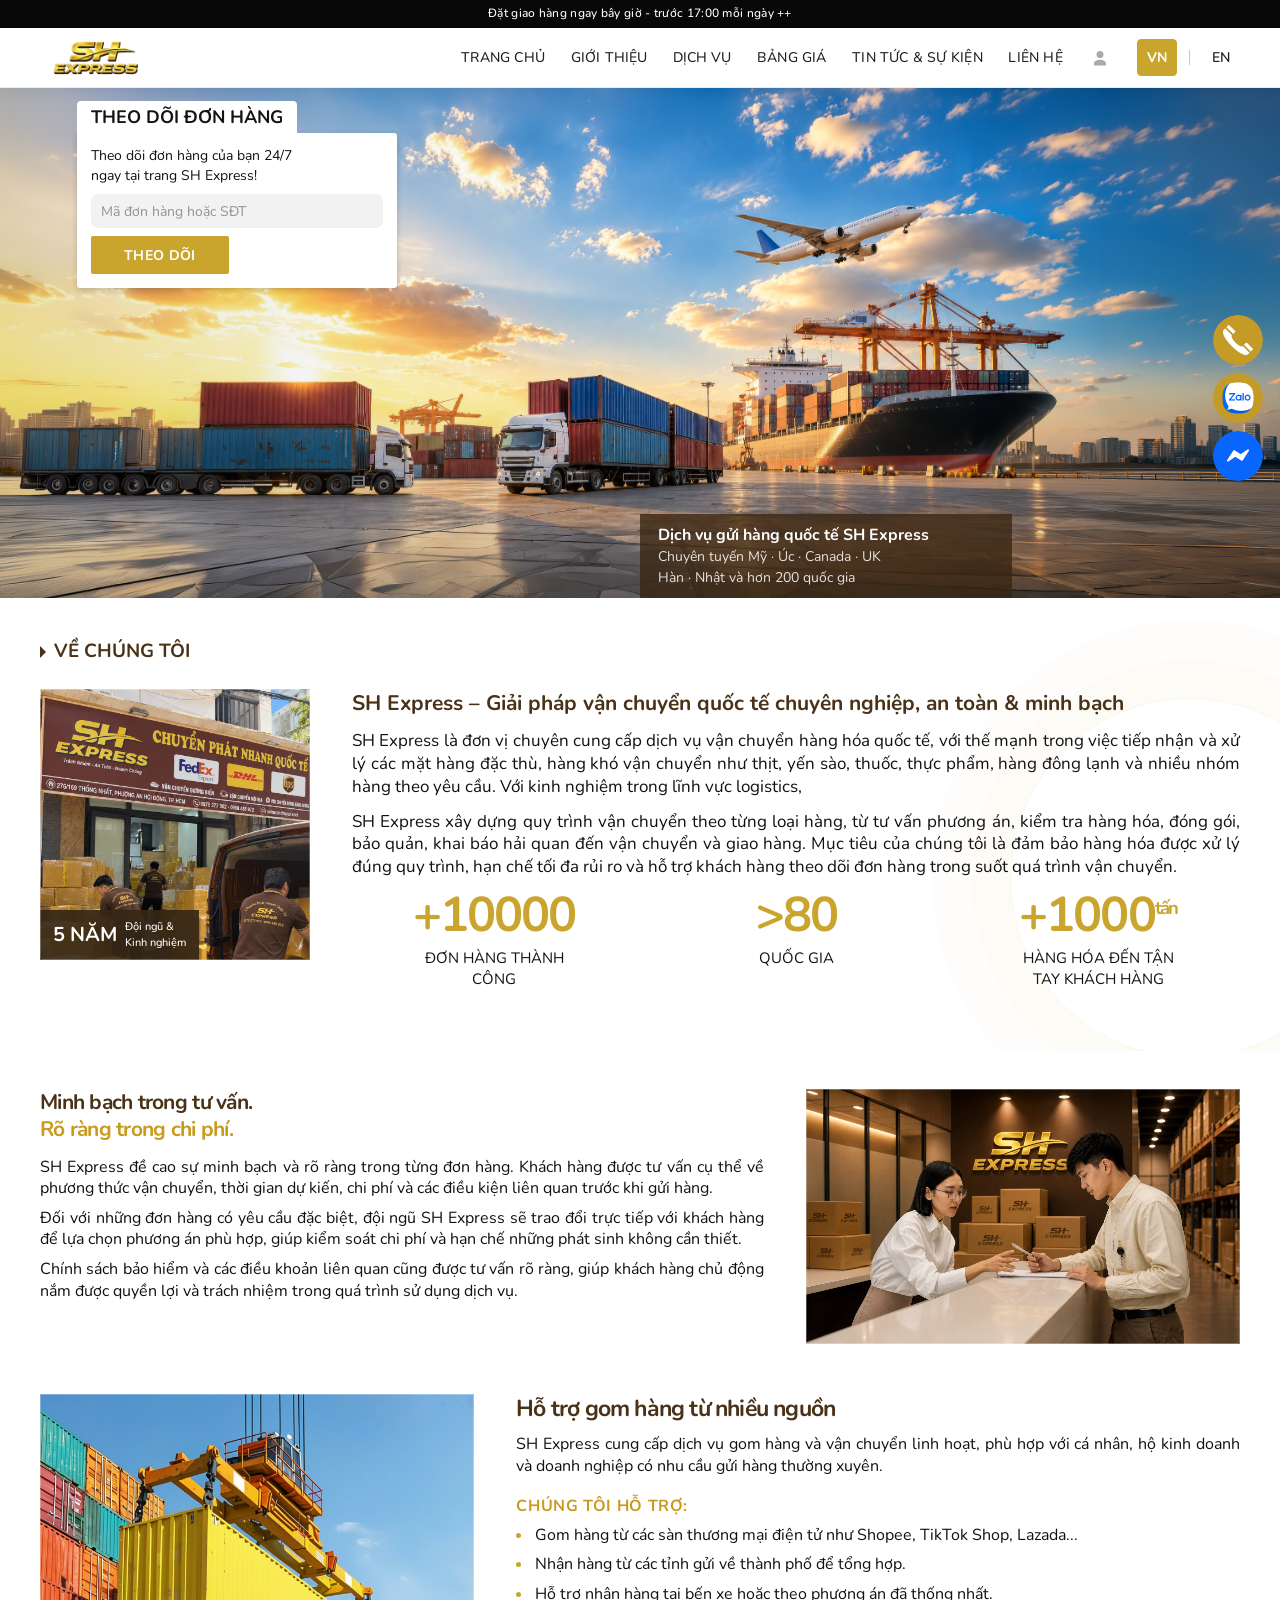
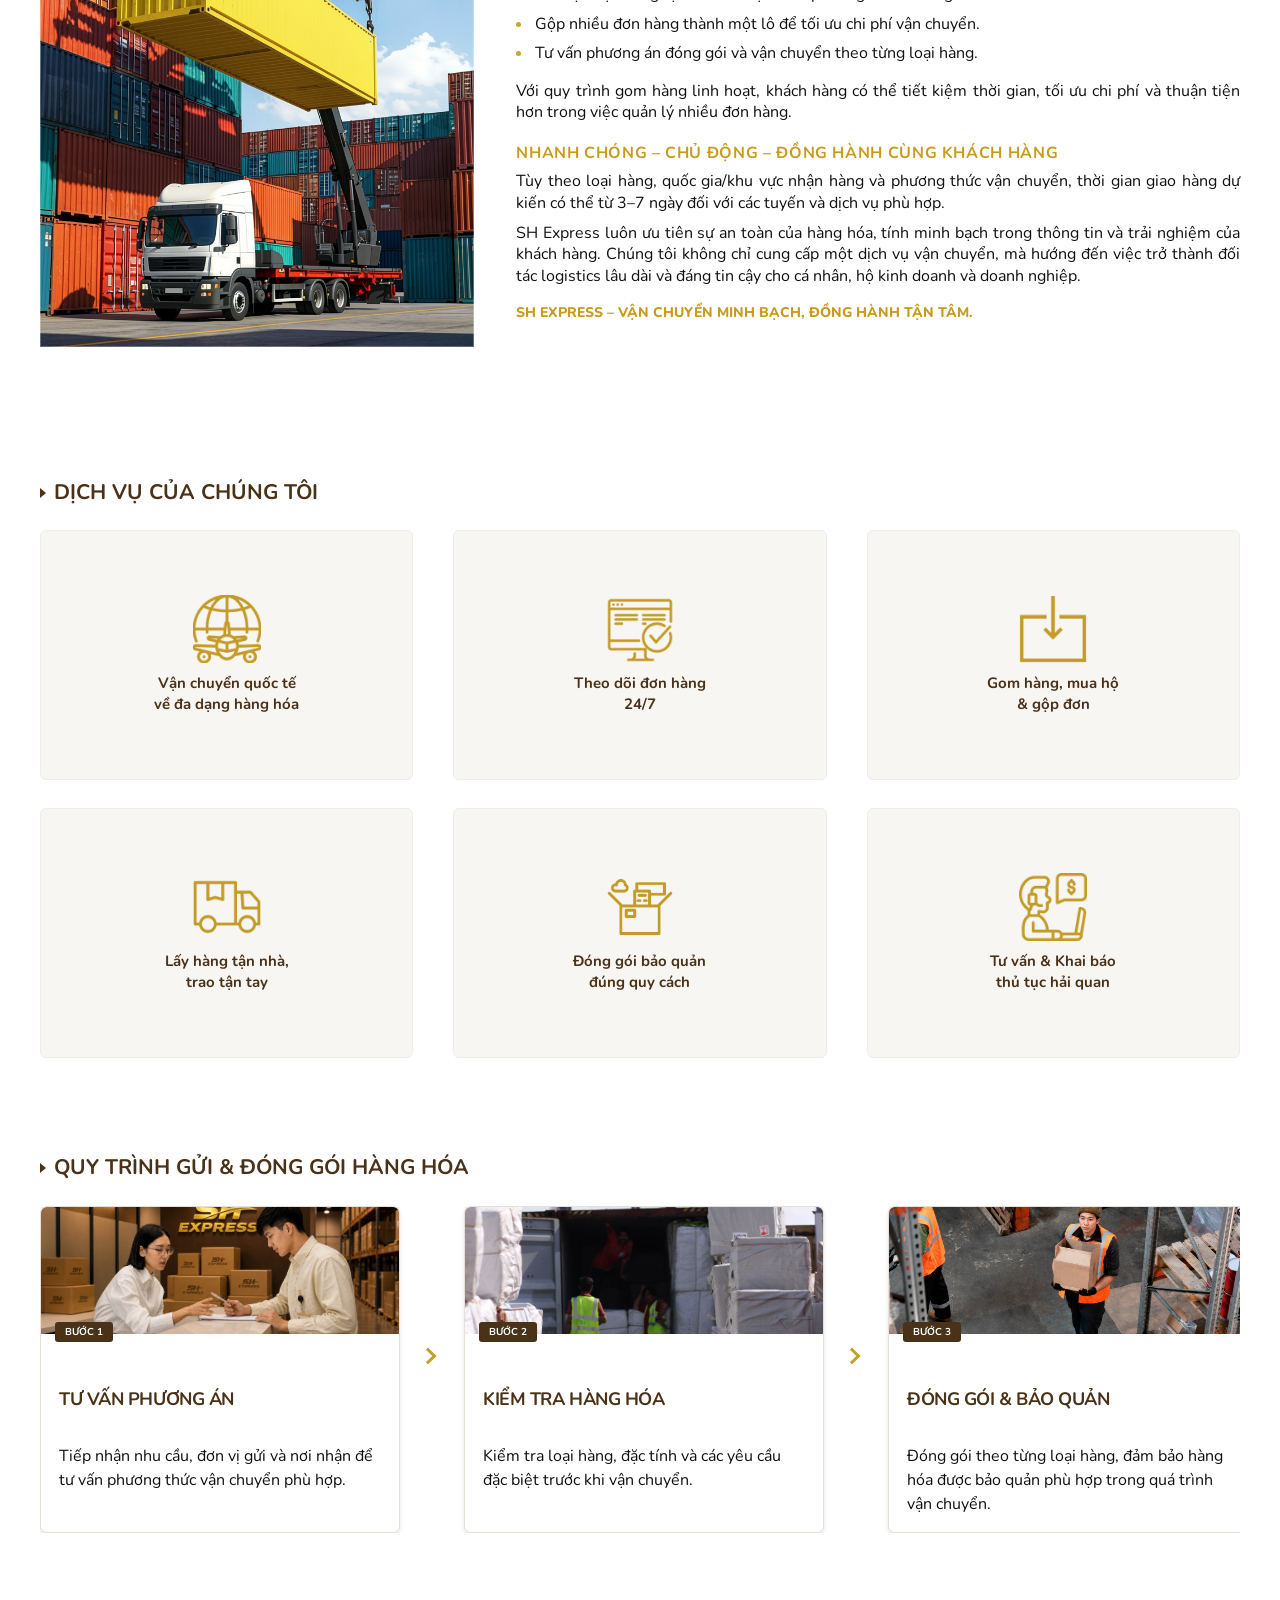
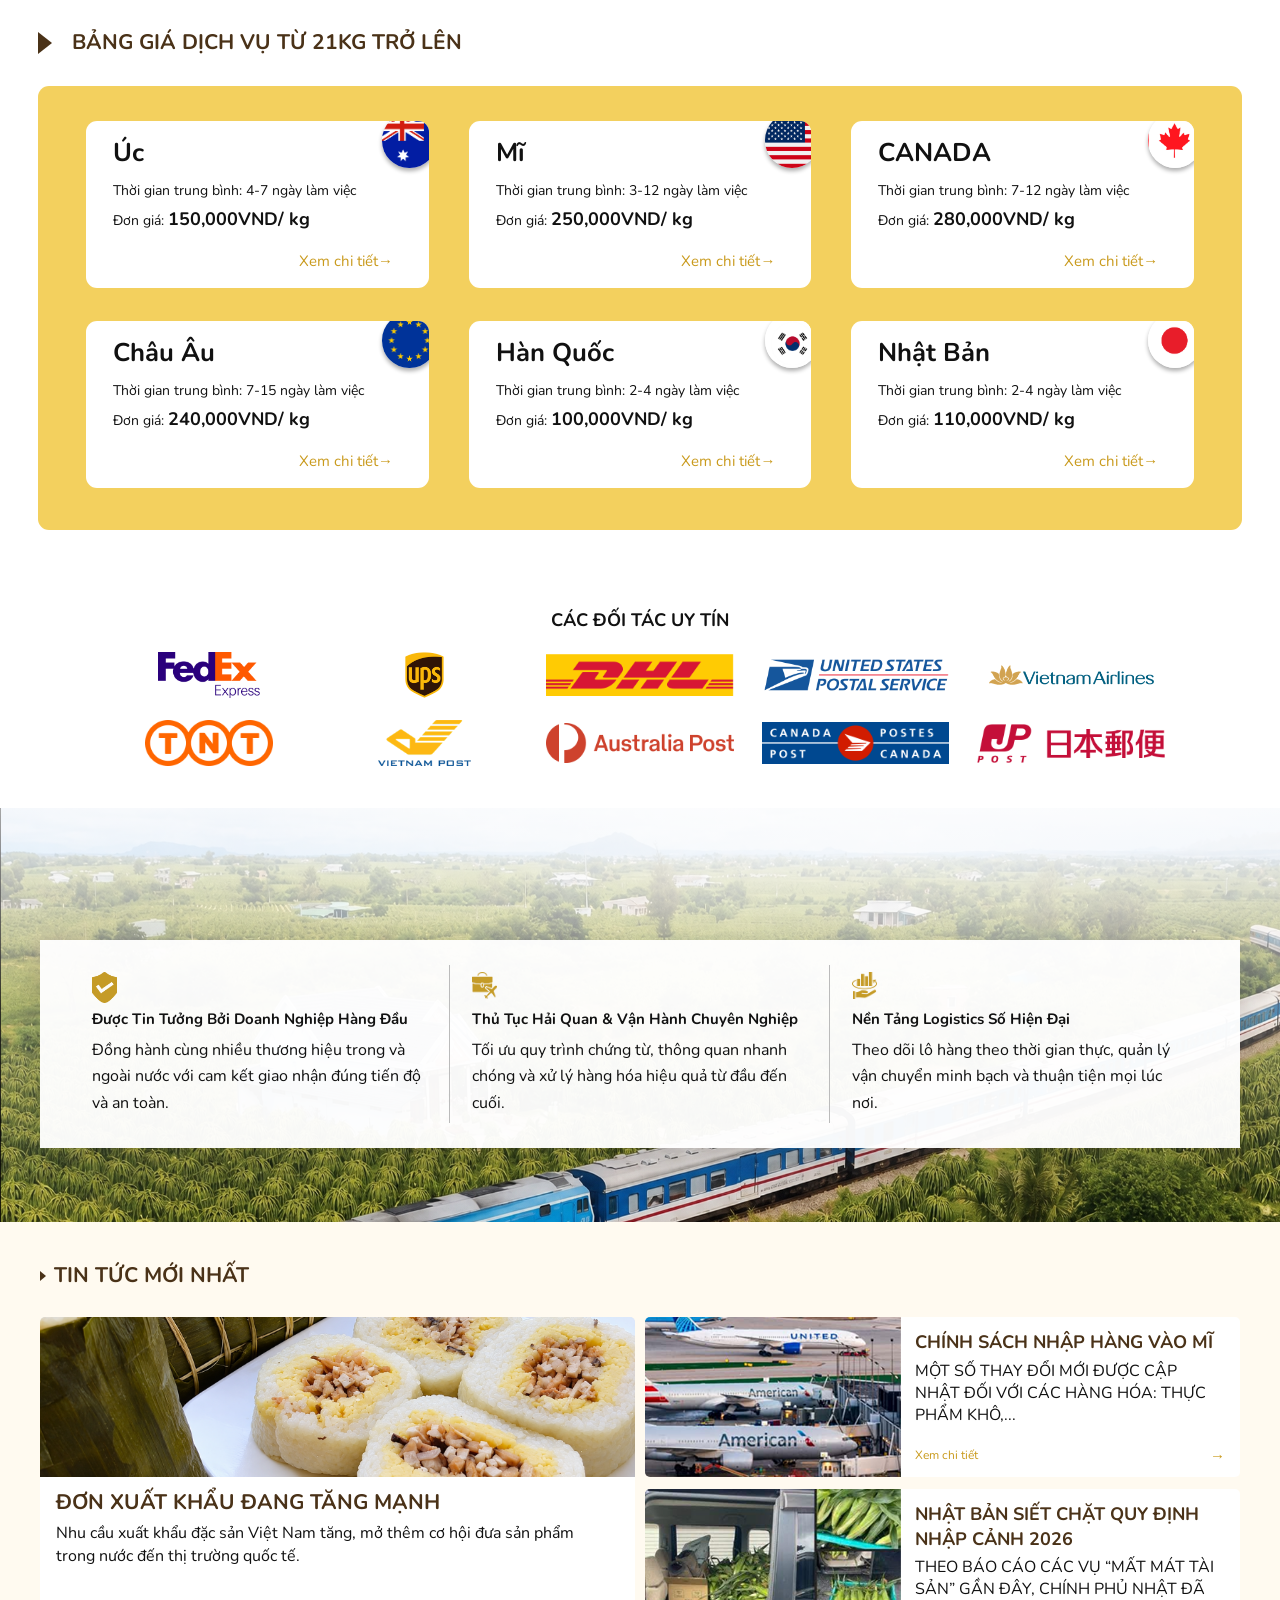
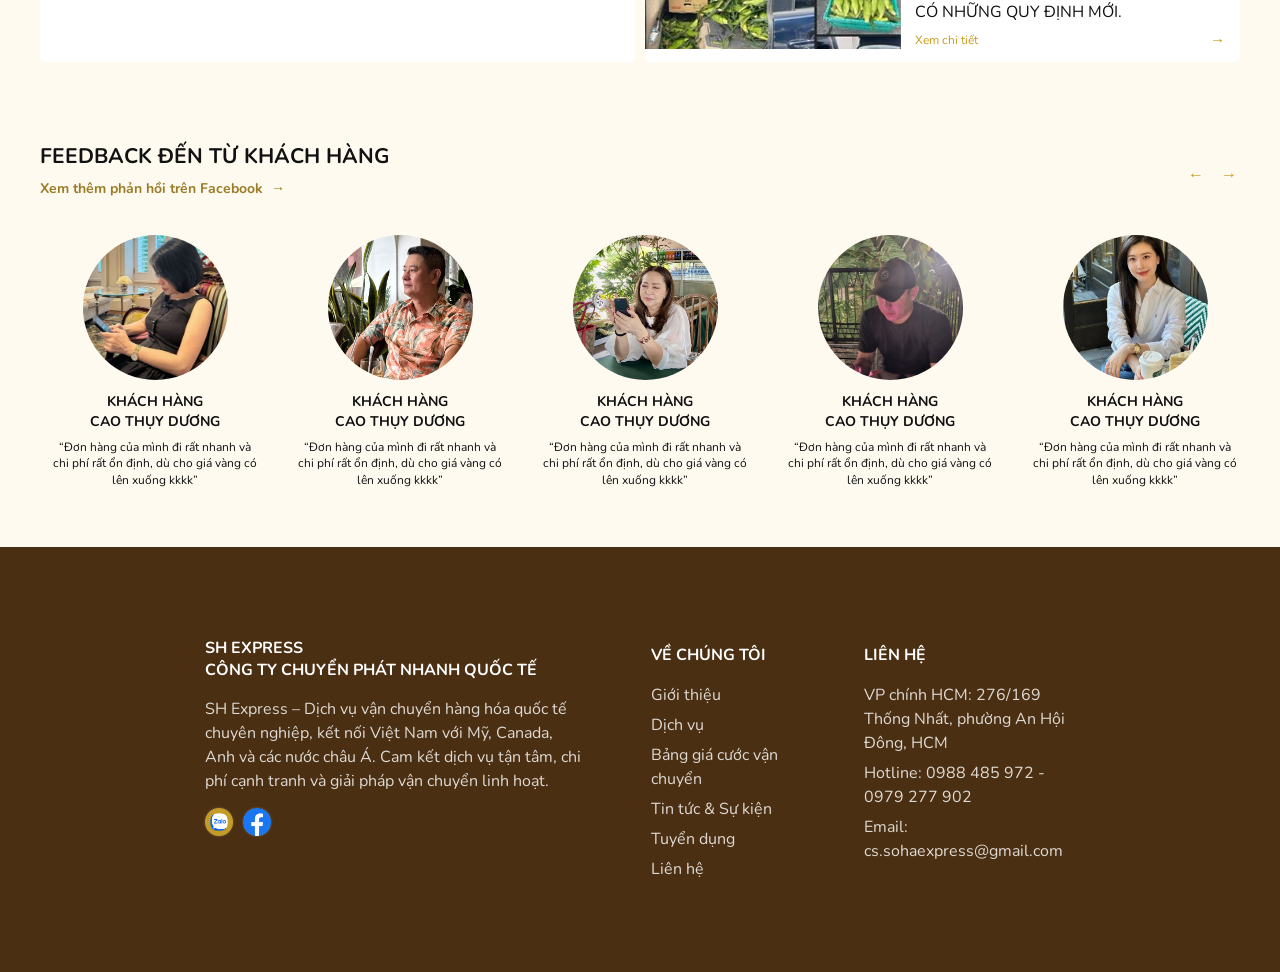
==== commit 434d042a: "update feedback 05/11/2026" ====
--- a/index.html
+++ b/index.html
@@ -3,9 +3,9 @@
 <head>
   <meta charset="UTF-8" />
   <meta name="viewport" content="width=device-width, initial-scale=1.0" />
-  <meta name="description" content="SOHA Express — Dịch vụ chuyển phát nhanh quốc tế." />
+  <meta name="description" content="SH Express — Dịch vụ chuyển phát nhanh quốc tế." />
   <meta name="theme-color" content="#111111" />
-  <title>SOHA Express — Công ty chuyển phát nhanh quốc tế</title>
+  <title>SH Express — Công ty chuyển phát nhanh quốc tế</title>
   <link rel="stylesheet" href="styles.css" />
 </head>
 <body class="home-page">
@@ -38,11 +38,11 @@
       <div class="hero-inner">
         <form class="tracking-card" id="tracking-form">
           <div class="tracking-icon" aria-hidden="true"><img src="SOURCE/ICON/theo doi don hang.png" alt="" /></div>
-          <h1>TRACKING</h1>
-          <p class="tracking-copy">Theo dõi đơn hàng của bạn 24/7<br />ngay tại trang SOHA Express!</p>
+          <h1>THEO DÕI ĐƠN HÀNG</h1>
+          <p class="tracking-copy">Theo dõi đơn hàng của bạn 24/7<br />ngay tại trang SH Express!</p>
           <label class="sr-only" for="tracking-code">Mã đơn hàng hoặc số điện thoại</label>
           <div class="tracking-controls">
-            <input id="tracking-code" name="tracking-code" type="text" placeholder="Nhập Mã đơn hàng hoặc SĐT" autocomplete="off" />
+            <input id="tracking-code" name="tracking-code" type="text" placeholder="Mã đơn hàng hoặc SĐT" autocomplete="off" />
             <button class="button button-gold" type="submit">THEO DÕI <span aria-hidden="true">→</span></button>
           </div>
           <p class="tracking-feedback" id="tracking-feedback" role="status" aria-live="polite"></p>
@@ -61,7 +61,7 @@
             <div class="experience-badge"><strong>5 NĂM</strong><span>Đội ngũ &amp;<br />Kinh nghiệm</span></div>
           </div>
           <div class="about-copy">
-            <h2>Soha Express – Giải pháp vận chuyển quốc tế chuyên nghiệp, an toàn &amp; minh bạch</h2>
+            <h2>SH Express – Giải pháp vận chuyển quốc tế chuyên nghiệp, an toàn &amp; minh bạch</h2>
             <p>SH Express là đơn vị chuyên cung cấp dịch vụ vận chuyển hàng hóa quốc tế, với thế mạnh trong việc tiếp nhận và xử lý các mặt hàng đặc thù, hàng khó vận chuyển như thịt, yến sào, thuốc, thực phẩm, hàng đông lạnh và nhiều nhóm hàng theo yêu cầu. Với kinh nghiệm trong lĩnh vực logistics,</p>
             <p>SH Express xây dựng quy trình vận chuyển theo từng loại hàng, từ tư vấn phương án, kiểm tra hàng hóa, đóng gói, bảo quản, khai báo hải quan đến vận chuyển và giao hàng. Mục tiêu của chúng tôi là đảm bảo hàng hóa được xử lý đúng quy trình, hạn chế tối đa rủi ro và hỗ trợ khách hàng theo dõi đơn hàng trong suốt quá trình vận chuyển.</p>
             <div class="stats-row">
@@ -84,7 +84,7 @@
             <p>Chính sách bảo hiểm và các điều khoản liên quan cũng được tư vấn rõ ràng, giúp khách hàng chủ động nắm được quyền lợi và trách nhiệm trong quá trình sử dụng dịch vụ.</p>
           </div>
           <div class="value-image image-frame">
-            <img src="SOURCE/IMAGE/Minh b%E1%BA%A1ch trong t%C6%B0 v%E1%BA%A5n%E2%80%A8R%C3%B5 r%C3%A0ng trong chi ph%C3%AD.png" alt="Chuyên viên tư vấn phương án vận chuyển cho khách hàng" loading="lazy" />
+            <img src="SOURCE/IMAGE/M%E1%BB%9E%20R%E1%BB%98NG/Minh%20b%E1%BA%A1ch%20trong%20t%C6%B0%20v%E1%BA%A5n%E2%80%A8R%C3%B5%20r%C3%A0ng%20trong%20chi%20ph%C3%AD_M%E1%BB%9E%20R%E1%BB%98NG.png" alt="Chuyên viên tư vấn phương án vận chuyển cho khách hàng" loading="lazy" />
             <span class="image-label">NHANH CHÓNG – CHỦ ĐỘNG – ĐỒNG HÀNH CÙNG KHÁCH HÀNG</span>
           </div>
         </article>
@@ -133,7 +133,7 @@
           <div><h2>QUY TRÌNH GỬI &amp; ĐÓNG GÓI HÀNG HÓA</h2></div>
         </div>
         <div class="service-grid drag-carousel" id="service-carousel">
-          <a class="service-card" href="#services"><div class="service-photo"><img src="SOURCE/IMAGE/Minh b%E1%BA%A1ch trong t%C6%B0 v%E1%BA%A5n%E2%80%A8R%C3%B5 r%C3%A0ng trong chi ph%C3%AD.png" alt="" loading="lazy" /><span class="service-icon">BƯỚC 1</span></div><div class="service-meta"><span>TƯ VẤN PHƯƠNG ÁN</span></div><h3>TƯ VẤN PHƯƠNG ÁN</h3><p>Tiếp nhận nhu cầu, đơn vị gửi và nơi nhận để tư vấn phương thức vận chuyển phù hợp.</p></a>
+          <a class="service-card" href="#services"><div class="service-photo"><img src="SOURCE/IMAGE/M%E1%BB%9E%20R%E1%BB%98NG/Minh%20b%E1%BA%A1ch%20trong%20t%C6%B0%20v%E1%BA%A5n%E2%80%A8R%C3%B5%20r%C3%A0ng%20trong%20chi%20ph%C3%AD_M%E1%BB%9E%20R%E1%BB%98NG.png" alt="" loading="lazy" /><span class="service-icon">BƯỚC 1</span></div><div class="service-meta"><span>TƯ VẤN PHƯƠNG ÁN</span></div><h3>TƯ VẤN PHƯƠNG ÁN</h3><p>Tiếp nhận nhu cầu, đơn vị gửi và nơi nhận để tư vấn phương thức vận chuyển phù hợp.</p></a>
           <a class="service-card" href="#services"><div class="service-photo"><img src="SOURCE/IMAGE/KIỂM TRA HÀNG HÓA.jpg" alt="" loading="lazy" /><span class="service-icon">BƯỚC 2</span></div><div class="service-meta"><span>KIỂM TRA HÀNG HÓA</span></div><h3>KIỂM TRA HÀNG HÓA</h3><p>Kiểm tra loại hàng, đặc tính và các yêu cầu đặc biệt trước khi vận chuyển.</p></a>
           <a class="service-card" href="#services"><div class="service-photo"><img src="SOURCE/IMAGE/ĐÓNG GÓI & BẢO QUẢN.png" alt="" loading="lazy" /><span class="service-icon">BƯỚC 3</span></div><div class="service-meta"><span>ĐÓNG GÓI &amp; BẢO QUẢN</span></div><h3>ĐÓNG GÓI &amp; BẢO QUẢN</h3><p>Đóng gói theo từng loại hàng, đảm bảo hàng hóa được bảo quản phù hợp trong quá trình vận chuyển.</p></a>
           <a class="service-card" href="#services"><div class="service-photo"><img src="SOURCE/IMAGE/KHAI BÁO HẢI QUAN.png" alt="" loading="lazy" /><span class="service-icon">BƯỚC 4</span></div><div class="service-meta"><span>KHAI BÁO HẢI QUAN</span></div><h3>KHAI BÁO HẢI QUAN</h3><p>Thực hiện khai báo và hoàn thiện chứng từ cần thiết trước khi vận chuyển.</p></a>
@@ -163,9 +163,9 @@
 
     <section class="trust-band">
       <div class="trust-shade"></div><div class="section-wrap trust-wrap"><div class="trust-panel">
-        <article><span class="trust-icon"><img src="SOURCE/ICON/Được tin tưởng bởi.png" alt="" /></span><h3>Được Tin Tưởng Bởi<br />Doanh Nghiệp Hàng Đầu</h3><p>Đồng hành cùng nhiều thương hiệu trong và ngoài nước với cam kết giao nhận đúng tiến độ và an toàn.</p></article>
-        <article><span class="trust-icon"><img src="SOURCE/ICON/thủ tục hải quan.png" alt="" /></span><h3>Thủ Tục Hải Quan &amp;<br />Vận Hành Chuyên Nghiệp</h3><p>Tối ưu quy trình chứng từ, thông quan nhanh chóng và xử lý hàng hóa hiệu quả từ đầu đến cuối.</p></article>
-        <article><span class="trust-icon"><img src="SOURCE/ICON/nền tảng Lo.png" alt="" /></span><h3>Nền Tảng Logistics<br />Số Hiện Đại</h3><p>Theo dõi lô hàng theo thời gian thực, quản lý vận chuyển minh bạch và thuận tiện mọi lúc nơi.</p></article>
+        <article><span class="trust-icon"><img src="SOURCE/ICON/Được tin tưởng bởi.png" alt="" /></span><h3>Được Tin Tưởng Bởi Doanh Nghiệp Hàng Đầu</h3><p>Đồng hành cùng nhiều thương hiệu trong và ngoài nước với cam kết giao nhận đúng tiến độ và an toàn.</p></article>
+        <article><span class="trust-icon"><img src="SOURCE/ICON/thủ tục hải quan.png" alt="" /></span><h3>Thủ Tục Hải Quan &amp; Vận Hành Chuyên Nghiệp</h3><p>Tối ưu quy trình chứng từ, thông quan nhanh chóng và xử lý hàng hóa hiệu quả từ đầu đến cuối.</p></article>
+        <article><span class="trust-icon"><img src="SOURCE/ICON/nền tảng Lo.png" alt="" /></span><h3>Nền Tảng Logistics Số Hiện Đại</h3><p>Theo dõi lô hàng theo thời gian thực, quản lý vận chuyển minh bạch và thuận tiện mọi lúc nơi.</p></article>
       </div></div>
     </section>
 
@@ -173,7 +173,7 @@
       <div class="section-wrap">
         <div class="section-heading"><div><h2>TIN TỨC MỚI NHẤT</h2></div></div>
         <div class="news-featured">
-          <article class="news-main-card"><a href="#contact" class="news-main-photo"><img src="SOURCE/IMAGE/B%C3%A1nh%20Trung%20Thu.png" alt="Bánh trung thu được đóng gói cẩn thận" loading="lazy" /></a><div class="news-main-body"><h3>ĐÓNG GÓI BÁNH TRUNG THU ĐÚNG CÁCH</h3><p>ĐỂ BÁNH ĐẢM BẢO ĐƯỢC NGUYÊN VẸN VÀ KHÔNG CHỊU BIẾN ĐỔI NHIỆT ĐỘ KHI NHẬP CẢNH VÀO CÁC NƯỚC NHƯ CANADA, MĨ, ...</p></div></article>
+          <article class="news-main-card"><div class="news-main-photo"><img src="SOURCE/IMAGE/NEWS_1.png" alt="Bánh tét truyền thống Việt Nam" loading="lazy" /></div><div class="news-main-body"><h3>ĐƠN XUẤT KHẨU ĐANG TĂNG MẠNH</h3><p>Nhu cầu xuất khẩu đặc sản Việt Nam tăng, mở thêm cơ hội đưa sản phẩm trong nước đến thị trường quốc tế.</p></div></article>
           <div class="news-side-list">
             <article class="news-side-card"><a href="#contact"><img src="SOURCE/IMAGE/M%C3%A1y%20Bay.png" alt="Máy bay vận chuyển hàng hóa quốc tế" loading="lazy" /></a><div><h3>CHÍNH SÁCH NHẬP HÀNG VÀO MĨ</h3><p>MỘT SỐ THAY ĐỔI MỚI ĐƯỢC CẬP NHẬT ĐỐI VỚI CÁC HÀNG HÓA: THỰC PHẨM KHÔ,...</p><a class="news-read-more" href="#contact">Xem chi tiết <span aria-hidden="true">→</span></a></div></article>
             <article class="news-side-card"><a href="#contact"><img src="SOURCE/IMAGE/Rau.png" alt="Rau củ quả nhập khẩu tại Nhật Bản" loading="lazy" /></a><div><h3>NHẬT BẢN SIẾT CHẶT QUY ĐỊNH NHẬP CẢNH 2026</h3><p>THEO BÁO CÁO CÁC VỤ “MẤT MÁT TÀI SẢN” GẦN ĐÂY, CHÍNH PHỦ NHẬT ĐÃ CÓ NHỮNG QUY ĐỊNH MỚI.</p><a class="news-read-more" href="#contact">Xem chi tiết <span aria-hidden="true">→</span></a></div></article>
@@ -184,12 +184,16 @@
 
     <section class="testimonials section-shell" id="feedback">
       <div class="section-wrap">
-        <div class="testimonial-heading"><h2>FEEDBACK ĐẾN TỪ KHÁCH HÀNG</h2><div class="testimonial-controls"><button class="carousel-arrow" type="button" data-testimonial="prev" aria-label="Đánh giá trước">←</button><button class="carousel-arrow" type="button" data-testimonial="next" aria-label="Đánh giá tiếp theo">→</button></div></div>
+        <div class="testimonial-heading"><div class="testimonial-title"><h2>FEEDBACK ĐẾN TỪ KHÁCH HÀNG</h2><a class="testimonial-facebook" href="https://www.facebook.com/chuyenphatnhanhSHExpress" target="_blank" rel="noopener noreferrer">Xem thêm phản hồi trên Facebook <span aria-hidden="true">→</span></a></div><div class="testimonial-controls"><button class="carousel-arrow" type="button" data-testimonial="prev" aria-label="Đánh giá trước">←</button><button class="carousel-arrow" type="button" data-testimonial="next" aria-label="Đánh giá tiếp theo">→</button></div></div>
         <div class="testimonial-viewport"><div class="testimonial-track" id="testimonial-track" role="region" aria-label="Đánh giá khách hàng, kéo ngang để xem thêm" tabindex="0">
-          <article class="testimonial-card"><img src="SOURCE/ICON/Ava 1@4x.png" alt="Khách hàng" draggable="false" loading="lazy" /><strong>KHÁCH HÀNG<br />CAO THỤY DƯƠNG</strong><p>“Đơn hàng của mình đi rất nhanh và chi phí rất ổn định, dù cho giá vàng có lên xuống kkkk”</p></article>
-          <article class="testimonial-card"><img src="SOURCE/ICON/Ava 1@4x.png" alt="Khách hàng" draggable="false" loading="lazy" /><strong>KHÁCH HÀNG<br />CAO THỤY DƯƠNG</strong><p>“Đơn hàng của mình đi rất nhanh và chi phí rất ổn định, dù cho giá vàng có lên xuống kkkk”</p></article>
-          <article class="testimonial-card"><img src="SOURCE/ICON/Ava 1@4x.png" alt="Khách hàng" draggable="false" loading="lazy" /><strong>KHÁCH HÀNG<br />CAO THỤY DƯƠNG</strong><p>“Đơn hàng của mình đi rất nhanh và chi phí rất ổn định, dù cho giá vàng có lên xuống kkkk”</p></article>
-          <article class="testimonial-card"><img src="SOURCE/ICON/Ava 1@4x.png" alt="Khách hàng" draggable="false" loading="lazy" /><strong>KHÁCH HÀNG<br />CAO THỤY DƯƠNG</strong><p>“Đơn hàng của mình đi rất nhanh và chi phí rất ổn định, dù cho giá vàng có lên xuống kkkk”</p></article>
+          <article class="testimonial-card"><img src="SOURCE/Hình Khách Feedback/Khách 1.jpg" alt="Khách hàng" draggable="false" loading="lazy" /><strong>KHÁCH HÀNG<br />CAO THỤY DƯƠNG</strong><p>“Đơn hàng của mình đi rất nhanh và chi phí rất ổn định, dù cho giá vàng có lên xuống kkkk”</p></article>
+          <article class="testimonial-card"><img src="SOURCE/Hình Khách Feedback/Khách 2.jpg" alt="Khách hàng" draggable="false" loading="lazy" /><strong>KHÁCH HÀNG<br />CAO THỤY DƯƠNG</strong><p>“Đơn hàng của mình đi rất nhanh và chi phí rất ổn định, dù cho giá vàng có lên xuống kkkk”</p></article>
+          <article class="testimonial-card"><img src="SOURCE/Hình Khách Feedback/Khách 3.jpg" alt="Khách hàng" draggable="false" loading="lazy" /><strong>KHÁCH HÀNG<br />CAO THỤY DƯƠNG</strong><p>“Đơn hàng của mình đi rất nhanh và chi phí rất ổn định, dù cho giá vàng có lên xuống kkkk”</p></article>
+          <article class="testimonial-card"><img src="SOURCE/Hình Khách Feedback/Khách 4.jpg" alt="Khách hàng" draggable="false" loading="lazy" /><strong>KHÁCH HÀNG<br />CAO THỤY DƯƠNG</strong><p>“Đơn hàng của mình đi rất nhanh và chi phí rất ổn định, dù cho giá vàng có lên xuống kkkk”</p></article>
+          <article class="testimonial-card"><img src="SOURCE/Hình Khách Feedback/Khách 5.jpg" alt="Khách hàng" draggable="false" loading="lazy" /><strong>KHÁCH HÀNG<br />CAO THỤY DƯƠNG</strong><p>“Đơn hàng của mình đi rất nhanh và chi phí rất ổn định, dù cho giá vàng có lên xuống kkkk”</p></article>
+          <article class="testimonial-card"><img src="SOURCE/Hình Khách Feedback/Khách 1.jpg" alt="Khách hàng" draggable="false" loading="lazy" /><strong>KHÁCH HÀNG<br />CAO THỤY DƯƠNG</strong><p>“Đơn hàng của mình đi rất nhanh và chi phí rất ổn định, dù cho giá vàng có lên xuống kkkk”</p></article>
+          <article class="testimonial-card"><img src="SOURCE/Hình Khách Feedback/Khách 2.jpg" alt="Khách hàng" draggable="false" loading="lazy" /><strong>KHÁCH HÀNG<br />CAO THỤY DƯƠNG</strong><p>“Đơn hàng của mình đi rất nhanh và chi phí rất ổn định, dù cho giá vàng có lên xuống kkkk”</p></article>
+          <article class="testimonial-card"><img src="SOURCE/Hình Khách Feedback/Khách 3.jpg" alt="Khách hàng" draggable="false" loading="lazy" /><strong>KHÁCH HÀNG<br />CAO THỤY DƯƠNG</strong><p>“Đơn hàng của mình đi rất nhanh và chi phí rất ổn định, dù cho giá vàng có lên xuống kkkk”</p></article>
         </div></div>
       </div>
     </section>
@@ -198,7 +202,7 @@
 
   <footer class="site-footer" id="contact">
     <div class="footer-main">
-      <div class="footer-brand"><a href="#home"><img src="SOURCE/LOGO/Logo Khong Nen.png" alt="SOHA Express" /></a><h3>SOHA EXPRESS<br />CÔNG TY CHUYỂN PHÁT NHANH QUỐC TẾ</h3><p>SOHA Express – Dịch vụ vận chuyển hàng hóa quốc tế chuyên nghiệp, kết nối Việt Nam với Mỹ, Canada, Anh và các nước châu Á. Cam kết dịch vụ tận tâm, chi phí cạnh tranh và giải pháp vận chuyển linh hoạt.</p><div class="social-links"><a href="https://zalo.me/0976757226" aria-label="Zalo"><img src="SOURCE/ICON/zalo.png" alt="" /></a><a href="#contact" aria-label="Facebook"><img src="SOURCE/ICON/facebook.png" alt="" /></a><a href="#contact" aria-label="YouTube"><img src="SOURCE/ICON/youtube.png" alt="" /></a></div></div>
+      <div class="footer-brand"><a href="#home"><img src="SOURCE/LOGO/Logo Khong Nen.png" alt="SH Express" /></a><h3>SH EXPRESS<br />CÔNG TY CHUYỂN PHÁT NHANH QUỐC TẾ</h3><p>SH Express – Dịch vụ vận chuyển hàng hóa quốc tế chuyên nghiệp, kết nối Việt Nam với Mỹ, Canada, Anh và các nước châu Á. Cam kết dịch vụ tận tâm, chi phí cạnh tranh và giải pháp vận chuyển linh hoạt.</p><div class="social-links"><a href="https://zalo.me/0979277902" aria-label="Zalo" target="_blank" rel="noopener noreferrer"><img src="SOURCE/ICON/zalo.png" alt="" /></a><a href="https://www.facebook.com/chuyenphatnhanhSHExpress" aria-label="Facebook" target="_blank" rel="noopener noreferrer"><img src="SOURCE/ICON/facebook.png" alt="" /></a></div></div>
       <div><h3>VỀ CHÚNG TÔI</h3><a href="#about">Giới thiệu</a><a href="#services">Dịch vụ</a><a href="#pricing">Bảng giá cước vận chuyển</a><a href="#news">Tin tức &amp; Sự kiện</a><a href="#contact">Tuyển dụng</a><a href="#contact">Liên hệ</a></div>
       <div><h3>LIÊN HỆ</h3><p>VP chính HCM: 276/169 Thống Nhất, phường An Hội Đông, HCM</p><p>Hotline: 0988 485 972 - 0979 277 902</p><p>Email: cs.sohaexpress@gmail.com</p></div>
     </div>
@@ -206,8 +210,8 @@
   </footer>
 
   <div class="floating-contact" aria-label="Liên hệ nhanh">
-    <a class="float-phone" href="tel:+84976757226" aria-label="Gọi SH Express"><img src="SOURCE/ICON/hotline.png" alt="" /></a>
-    <a class="float-zalo" href="https://zalo.me/0976757226" target="_blank" rel="noopener noreferrer" aria-label="Chat qua Zalo"><img src="SOURCE/ICON/zalo.png" alt="" /></a>
+    <a class="float-phone" href="tel:+84988485972" aria-label="Gọi SH Express"><img src="SOURCE/ICON/hotline.png" alt="" /></a>
+    <a class="float-zalo" href="https://zalo.me/0979277902" target="_blank" rel="noopener noreferrer" aria-label="Chat qua Zalo"><img src="SOURCE/ICON/zalo.png" alt="" /></a>
     <a class="float-messenger" href="https://m.me/" target="_blank" rel="noopener noreferrer" aria-label="Chat qua Messenger"><img src="SOURCE/ICON/mess.png" alt="" /></a>
   </div>
   <script src="script.js"></script>
--- a/styles.css
+++ b/styles.css
@@ -46,12 +46,14 @@
 .profile-link { width: 23px; height: 100%; justify-content: center; }
 .profile-link svg { width: 20px; fill: #aaa; }
 .language-switch { display: flex; align-items: center; gap: 12px; height: 100%; font-size: 12px; font-weight: 600; }
-.language-switch button { padding: 0; border: 0; background: none; color: #777; cursor: pointer; }
-.language-switch button.selected, .language-switch button:hover { color: var(--ink); }
+.language-switch button { min-width: 38px; padding: 6px 9px; border: 1px solid transparent; border-radius: 4px; background: none; color: #777; font-weight: 600; cursor: pointer; transition: background .2s ease, border-color .2s ease, color .2s ease; }
+.language-switch button.selected { border-color: var(--gold); background: var(--gold); color: #fff; font-weight: 700; }
+.language-switch button:not(.selected):hover { border-color: #e8ddb8; background: #f8f5eb; color: var(--ink); }
+.language-switch button:focus-visible { outline: 2px solid var(--brown); outline-offset: 2px; }
 .language-switch > span { width: 1px; height: 15px; background: #c9c5bf; }
 .menu-toggle { display: none; }
 
-.hero { position: relative; min-height: min(650px, 68vw); min-height: clamp(440px, 49vw, 650px); overflow: hidden; background: #332b20 url("SOURCE/IMAGE/Hero banner_Cảng logistics đa phương thức lúc hoàng hôn.png") center 48% / cover no-repeat; color: #fff; }
+.hero { position: relative; min-height: min(650px, 68vw); min-height: clamp(440px, 49vw, 650px); overflow: hidden; background: #332b20 url("SOURCE/IMAGE/M%E1%BB%9E%20R%E1%BB%98NG/Hero%20banner_C%E1%BA%A3ng%20logistics_M%E1%BB%9E%20R%E1%BB%98NG.png") center 48% / cover no-repeat; color: #fff; }
 .hero-shade { position: absolute; inset: 0; background: linear-gradient(90deg, rgba(15,13,10,.74) 0%, rgba(23,19,14,.4) 48%, rgba(25,20,14,.08) 100%), linear-gradient(0deg, rgba(20,17,12,.45), transparent 48%); }
 .hero-inner { position: relative; display: flex; align-items: center; width: min(100% - 64px, var(--max-width)); min-height: inherit; margin: auto; }
 .tracking-card { width: min(520px, 52%); padding: 34px 34px 28px; border: 1px solid rgba(255,255,255,.45); border-radius: 4px; background: rgba(255,255,255,.96); color: var(--ink); box-shadow: var(--shadow); }
@@ -288,11 +290,11 @@
 .nav-group:hover > a::after, .nav-group:focus-within > a::after { transform: scaleX(1); }
 .nav-dropdown { position: absolute; top: calc(100% - 8px); left: -16px; display: grid; min-width: 235px; padding: 9px; border: 1px solid #eee9dd; background: #fff; box-shadow: 0 14px 34px rgba(0,0,0,.13); opacity: 0; visibility: hidden; transform: translateY(8px); transition: .18s ease; }
 .nav-group:hover .nav-dropdown, .nav-group:focus-within .nav-dropdown { opacity: 1; visibility: visible; transform: translateY(0); }
-.nav-dropdown a { padding: 11px 12px; color: #38342e; font-size: 11px; white-space: nowrap; }
+.nav-dropdown a { padding: 11px 12px; color: #38342e; font-size: 14px; white-space: nowrap; }
 .nav-dropdown a:hover { background: #f8f6f0; color: #9a7b26; }
 
 .detail-page { min-height: 70vh; background: #fff; }
-.detail-hero { height: clamp(150px, 18vw, 230px); background: #514330 url("SOURCE/IMAGE/Hero banner_Cảng logistics đa phương thức lúc hoàng hôn.png") center 54% / cover no-repeat; }
+.detail-hero { height: clamp(150px, 18vw, 230px); background: #514330 url("SOURCE/IMAGE/M%E1%BB%9E%20R%E1%BB%98NG/Hero%20banner_C%E1%BA%A3ng%20logistics_M%E1%BB%9E%20R%E1%BB%98NG.png") center 54% / cover no-repeat; }
 .detail-content { display: grid; grid-template-columns: minmax(0, 1.6fr) minmax(260px, .8fr); gap: clamp(32px, 6vw, 78px); width: min(100% - 64px, 1240px); margin: auto; padding: 48px 0 86px; }
 .detail-content.pricing-layout { grid-template-columns: 1fr; }
 .detail-article { min-width: 0; }
@@ -489,14 +491,14 @@
 .home-page .main-nav > a:not(.profile-link)::after, .home-page .nav-group > a::after { bottom: 13px; }
 .home-page .hero { min-height: 382px; background-position: center 52%; }
 .home-page .hero-shade { background: linear-gradient(90deg, rgba(20,16,10,.08), rgba(20,16,10,0) 58%), linear-gradient(0deg, rgba(38,25,11,.2), transparent 40%); }
-.home-page .hero-inner { align-items: flex-start; width: min(82%, 1240px); padding-top: 45px; }
-.home-page .tracking-card { position: relative; width: 270px; padding: 11px 13px 13px; border: 0; border-radius: 0 3px 3px 3px; background: #fff; box-shadow: 0 2px 6px rgba(0,0,0,.18); }
+.home-page .hero-inner { align-items: flex-start; width: min(88%, 1240px); padding-top: 45px; }
+.home-page .tracking-card { position: relative; width: 320px; padding: 13px 14px 14px; border: 0; border-radius: 0 3px 3px 3px; background: #fff; box-shadow: 0 2px 6px rgba(0,0,0,.18); }
 .home-page .tracking-icon { display: none; }
-.home-page .tracking-card h1 { position: absolute; top: -27px; left: 0; display: flex; align-items: center; min-width: 113px; height: 27px; margin: 0; padding: 0 14px; border-radius: 4px 4px 0 0; background: #fff; color: #141414; font-size: 16px; font-weight: 700; letter-spacing: 0; line-height: 1; }
-.home-page .tracking-copy { margin: 0 0 7px; color: #111; font-size: 12px; font-weight: 400; line-height: 1.35; }
+.home-page .tracking-card h1 { position: absolute; top: -32px; left: 0; display: flex; width: max-content; max-width: 100%; min-width: 0; height: 32px; margin: 0; padding: 0 14px; align-items: center; border-radius: 4px 4px 0 0; background: #fff; color: #141414; font-size: 18px; font-weight: 700; letter-spacing: 0; line-height: 1; white-space: nowrap; }
+.home-page .tracking-copy { margin: 0 0 9px; color: #111; font-size: 14px; font-weight: 400; line-height: 1.4; }
 .home-page .tracking-controls { display: flex; flex-direction: column; gap: 8px; }
-.home-page .tracking-controls input { flex: 0 0 24px; height: 24px; padding: 0 9px; border: 0; border-radius: 7px; background: #f2f2f2; font-size: 9px; }
-.home-page .tracking-controls .button { width: 102px; align-self: flex-start; min-height: 29px; padding: 0; font-size: 12px; }
+.home-page .tracking-controls input { flex: 0 0 34px; height: 34px; padding: 0 10px; border: 0; border-radius: 7px; background: #f2f2f2; font-size: 14px; }
+.home-page .tracking-controls .button { width: max-content; min-width: 138px; align-self: flex-start; min-height: 38px; padding: 0 12px; font-size: 14px; letter-spacing: .02em; white-space: nowrap; }
 .home-page .tracking-controls .button span { display: none; }
 .home-page .tracking-feedback { display: none; }
 .home-page .hero-caption { right: 17%; bottom: 0; width: 33%; min-width: 0; padding: 10px 18px; background: rgba(57,38,19,.78); font-size: 12px; }
@@ -504,65 +506,72 @@
 .home-page .caption-dot, .home-page .scroll-cue { display: none; }
 .home-page .section-shell { padding: 28px 0; }
 .home-page .section-wrap { width: min(82%, 1240px); }
-.home-page .section-kicker { gap: 8px; font-size: 14px; letter-spacing: 0; }
+.home-page .section-kicker { gap: 8px; font-size: 16px; letter-spacing: 0; }
 .home-page .section-kicker > span { width: 0; height: 0; border-top: 6px solid transparent; border-bottom: 6px solid transparent; border-left: 6px solid var(--brown); background: transparent; }
 .home-page .about { padding: 24px 0; }
-.home-page .about-grid { grid-template-columns: minmax(0, .8fr) minmax(0, 1.4fr); gap: 50px; margin-top: 22px; }
-.home-page .about-photo { min-height: 0; height: 298px; }
-.home-page .about-photo img { min-height: 0; height: 100%; object-fit: cover; }
+.home-page .about-grid { grid-template-columns: minmax(0, 1.4fr) minmax(0, 4.6fr); gap: 42px; align-items: stretch; margin-top: 22px; }
+.home-page .about-photo { width: 100%; min-width: 0; min-height: 0; height: auto; align-self: start; aspect-ratio: 1 / 1; }
+.home-page .about-copy { padding-bottom: 20px; }
+.home-page .about-photo img { position: absolute; inset: 0; width: 100%; min-height: 0; height: 100%; object-fit: cover; object-position: center top; }
 .home-page .experience-badge { right: auto; bottom: 0; left: 0; gap: 8px; padding: 9px 13px; }
 .home-page .experience-badge strong { font-size: 20px; }
 .home-page .experience-badge small { display: none; }
 .home-page .experience-badge span { font-size: 9px; letter-spacing: 0; }
-.home-page .about-copy h2 { margin: 0 0 14px; font-size: 15px; letter-spacing: 0; line-height: 1.35; }
-.home-page .about-copy > p:not(.eyebrow) { margin-top: 10px; color: #222; font-size: 12px; line-height: 1.45; }
+.home-page .about-copy h2 { margin: 0 0 14px; font-size: 17px; letter-spacing: 0; line-height: 1.35; }
+.home-page .about-copy > p:not(.eyebrow) { max-width: none; margin-top: 10px; color: #222; font-size: 14px; line-height: 1.45; text-align: justify; }
 .home-page .stats-row { gap: 18px; margin-top: 23px; padding: 0; border: 0; }
-.home-page .stats-row > div { align-items: flex-start; gap: 4px; }
-.home-page .stats-row strong { color: #e8c85b; font-size: 39px; font-weight: 400; }
+.home-page .stats-row > div { align-items: center; gap: 8px; min-width: 0; text-align: center; }
+.home-page .stats-row strong { color: #e8c85b; font-size: 42px; font-weight: 400; }
 .home-page .stats-row sup { font-size: 11px; }
-.home-page .stats-row span { max-width: 130px; color: #111; font-size: 9px; font-weight: 400; letter-spacing: 0; text-align: center; }
+.home-page .stats-row span { max-width: 130px; color: #111; font-size: 11px; font-weight: 400; letter-spacing: 0; text-align: center; }
 .home-page .values { padding: 20px 0 30px; background: #fff; }
-.home-page .value-row, .home-page .value-row-reverse { grid-template-columns: .9fr 1.1fr; gap: 50px; margin: 0 0 50px; }
-.home-page .value-row-reverse { grid-template-columns: 1fr 1fr; }
+.home-page .value-row, .home-page .value-row-reverse { grid-template-columns: minmax(0, 5fr) minmax(0, 3fr); gap: 42px; align-items: start; margin: 0 0 50px; }
+.home-page .value-row-reverse { grid-template-columns: minmax(0, 3fr) minmax(0, 5fr); align-items: stretch; }
 .home-page .value-copy { padding: 0; }
 .home-page .value-number, .home-page .image-label { display: none; }
 .home-page .value-copy h3 { margin: 0 0 13px; color: #4a3218; font-size: 16px; line-height: 1.3; }
 .home-page .value-copy h3 em { font-style: normal; }
 .home-page .value-copy p, .home-page .support-list li { margin: 0 0 12px; color: #111; font-size: 12px; line-height: 1.45; }
+.home-page .value-copy p { text-align: justify; }
 .home-page .value-copy h4 { margin: 12px 0 4px; color: #c4a438; font-size: 13px; font-style: italic; }
-.home-page .value-image { min-height: 0; height: 266px; }
-.home-page .value-image img { height: 100%; object-fit: cover; }
-.home-page .value-row-reverse { align-items: stretch; }
-.home-page .value-row-reverse .value-image { width: min(100%, 480px); height: auto; aspect-ratio: 4 / 7; }
-.home-page .value-row-reverse .value-copy { display: flex; flex-direction: column; justify-content: space-between; }
+.home-page .value-image { min-height: 0; height: auto; }
+.home-page .value-image img { height: auto; object-fit: cover; }
+.home-page .value-row:not(.value-row-reverse) .value-image { aspect-ratio: 1.7 / 1; }
+.home-page .value-row:not(.value-row-reverse) .value-image img { position: absolute; inset: 0; width: 100%; height: 100%; object-fit: cover; object-position: center; }
+.home-page .value-row-reverse .value-image { width: 100%; height: auto; min-height: 0; aspect-ratio: 0.79 / 1; }
+.home-page .value-row-reverse .value-image img { position: absolute; inset: 0; width: 100%; height: 100%; object-fit: cover; object-position: center; }
+.home-page .value-row-reverse .value-copy { display: flex; padding-bottom: 24px; flex-direction: column; justify-content: flex-start; }
 .home-page .support-list { margin: 0 0 14px; padding-left: 17px; }
 .home-page .value-tagline { margin: 14px 0 0 !important; color: #c99a1c !important; font-size: 14px !important; font-style: italic; font-weight: 800; line-height: 1.4 !important; }
 .home-page .why-us { padding: 30px 0 42px; background: #fff; }
-.home-page .why-us .section-wrap { width: min(calc(100% - 64px), 1570px); }
-.home-page .why-us .section-heading { margin: 0 0 18px; }
+.home-page .why-us .section-wrap { width: min(calc(100% - 80px), 1570px); }
+.home-page .why-us .section-heading { margin: 0 0 24px; }
 .home-page .why-us .section-heading h2, .home-page .services .section-heading h2, .home-page .homepage-pricing .section-heading h2, .home-page .news .section-heading h2 { margin: 0; color: #4a3218; font-size: 16px; line-height: 1.3; letter-spacing: 0; }
 .home-page .why-us .section-heading > div:first-child, .home-page .services .section-heading > div:first-child, .home-page .homepage-pricing .section-heading > div:first-child { display: flex; align-items: center; gap: 8px; }
 .home-page .why-us .section-heading > div:first-child::before, .home-page .services .section-heading > div:first-child::before, .home-page .homepage-pricing .section-heading > div:first-child::before { width: 0; height: 0; border-top: 5px solid transparent; border-bottom: 5px solid transparent; border-left: 6px solid #4a3218; content: ""; }
-.home-page .why-grid { grid-template-columns: repeat(3, 1fr); gap: 36px 48px; }
-.home-page .why-card { display: flex; min-height: 290px; padding: 24px 20px; flex-direction: column; align-items: center; justify-content: center; border: 0; border-radius: 2px; background: #f4f4f4; text-align: center; }
-.home-page .why-card:hover { transform: none; box-shadow: none; }
-.home-page .why-icon { width: 76px; height: 76px; color: #c5a02b; font-size: 25px; line-height: 1; }
-.home-page .why-card h3 { margin: 5px 0 0; color: #777; font-size: 13px; line-height: 1.3; }
-.home-page .services { padding: 28px 0 36px; background: #fff; }
-.home-page .services .section-heading { margin: 0 0 17px; }
+.home-page .why-grid { grid-template-columns: repeat(3, minmax(0, 1fr)); gap: 28px 40px; }
+.home-page .why-card { display: flex; min-height: 250px; padding: 32px 24px; flex-direction: column; align-items: center; justify-content: center; border: 1px solid #efede8; border-radius: 6px; background: #f7f6f3; text-align: center; }
+.home-page .why-card:hover { transform: translateY(-3px); border-color: #e7d8a5; background: #fbfaf7; box-shadow: 0 12px 24px rgba(53,39,21,.08); }
+.home-page .why-icon { width: 68px; height: 68px; color: #c5a02b; font-size: 25px; line-height: 1; }
+.home-page .why-card h3 { max-width: 240px; min-height: 2.8em; margin: 12px 0 0; color: #4a3218; font-size: 17px; line-height: 1.4; }
+.home-page .services { padding: 52px 0 56px; background: #fff; }
+.home-page .services .section-wrap { width: min(calc(100% - 80px), 1570px); }
+.home-page .services .section-heading { margin: 0 0 24px; }
 .home-page .carousel-tools { gap: 5px; }
 .home-page .carousel-tools .text-link { display: none; }
 .home-page .carousel-arrow { width: 25px; height: 25px; border: 0; color: #c4a02d; }
-.home-page .drag-carousel { gap: 24px; overflow-x: auto; cursor: grab; touch-action: pan-x pan-y; user-select: none; }
-.home-page .drag-carousel .service-card { position: relative; flex: 0 0 30%; padding: 0 0 13px; border: 1px solid #e6e1d8; border-radius: 7px; box-shadow: 0 2px 4px rgba(0,0,0,.13); scroll-snap-align: start; }
-.home-page .drag-carousel .service-card:not(:last-child)::after { position: absolute; z-index: 2; top: 44%; right: -16px; width: 8px; height: 8px; border-top: 2px solid #c4a02d; border-right: 2px solid #c4a02d; content: ""; transform: rotate(45deg); pointer-events: none; }
-.home-page .service-photo { position: relative; height: auto; overflow: visible; aspect-ratio: 2.8 / 1; }
-.home-page .service-photo img { height: 100%; border-radius: 6px 6px 0 0; object-fit: cover; }
-.home-page .service-icon { position: absolute; z-index: 1; bottom: -7px; left: 9px; display: inline-flex; width: max-content; height: auto; min-width: 0; min-height: 0; padding: 2px 8px; align-items: center; justify-content: center; border: 0; border-radius: 2px; background: #4a3218; color: #fff; font-size: 9px; font-weight: 700; line-height: 1.2; white-space: nowrap; }
-.home-page .service-meta { margin: 12px 12px 5px; color: #4a3218; font-size: 10px; font-weight: 700; }
+.home-page .drag-carousel { gap: 64px; overflow-x: auto; scroll-snap-type: none; cursor: grab; touch-action: pan-x pan-y; user-select: none; }
+.home-page .drag-carousel .service-card { position: relative; display: flex; flex: 0 0 30%; min-height: 0; padding: 0 0 16px; flex-direction: column; border: 1px solid #e6e1d8; border-radius: 7px; background: #fff; box-shadow: 0 2px 4px rgba(0,0,0,.1); scroll-snap-align: start; transition: transform .3s ease, box-shadow .3s ease; }
+.home-page .drag-carousel .service-card:hover { z-index: 2; transform: scale(1.03); box-shadow: 0 8px 18px rgba(0,0,0,.14); }
+.home-page .drag-carousel .service-card:not(:last-child)::after { position: absolute; z-index: 2; top: 44%; right: -35px; width: 12px; height: 12px; border-top: 3px solid #c4a02d; border-right: 3px solid #c4a02d; content: ""; transform: rotate(45deg); pointer-events: none; }
+.home-page .service-photo { position: relative; width: 100%; height: auto; flex: 0 0 auto; overflow: visible; aspect-ratio: 2.8 / 1; }
+.home-page .service-photo img { position: absolute; inset: 0; display: block; width: 100%; height: 100%; border-radius: 6px 6px 0 0; object-fit: cover; }
+.home-page .drag-carousel .service-card:hover .service-photo img { transform: none; }
+.home-page .service-icon { position: absolute; z-index: 1; bottom: -8px; left: 14px; display: inline-flex; width: max-content; height: auto; min-width: 0; min-height: 0; padding: 4px 10px; align-items: center; justify-content: center; border: 0; border-radius: 3px; background: #4a3218; color: #fff; font-size: 12px; font-weight: 700; line-height: 1.2; white-space: nowrap; }
+.home-page .service-meta { min-height: 20px; margin: 17px 18px 6px; color: #4a3218; font-size: 14px; font-weight: 700; }
 .home-page .service-meta span:last-child { display: none; }
-.home-page .service-card h3 { margin: 8px 12px 4px; color: #4a3218; font-size: 12px; line-height: 1.4; }
-.home-page .service-card p { margin: 0 12px; color: #30291f; font-size: 10px; line-height: 1.45; }
+.home-page .service-card h3 { min-height: 2.7em; margin: 10px 18px 8px; color: #4a3218; font-size: 18px; line-height: 1.35; }
+.home-page .service-card p { margin: 0 18px; color: #30291f; font-size: 16px; line-height: 1.5; }
 .home-page .homepage-pricing { padding: 32px 0 25px; }
 .home-page .homepage-pricing .section-wrap { width: min(calc(100% - 76px), 1570px); }
 .home-page .homepage-pricing .section-heading { margin: 0 0 30px; }
@@ -584,8 +593,8 @@
 .home-page .partners-strip { padding: 18px 0 12px; background: #fff; }
 .home-page .partners-strip .section-wrap > p { margin-bottom: 16px; color: #111; font-size: 14px; letter-spacing: 0; }
 .home-page .partner-logos { display: grid; grid-template-columns: repeat(5, minmax(0, 1fr)); align-items: center; justify-items: center; gap: 22px 28px; }
-.home-page .partner-logos img { max-width: 100%; height: auto; max-height: 36px; filter: none; opacity: 1; }
-.home-page .partner-logos img[alt="Vietnam Airlines"] { max-width: 145px; }
+.home-page .partner-logos img { width: auto; max-width: 100%; height: auto; max-height: 46px; filter: none; opacity: 1; }
+.home-page .partner-logos img[alt="Vietnam Airlines"] { max-width: 165px; }
 .home-page .trust-band { min-height: 414px; }
 .home-page .trust-shade { background: linear-gradient(180deg, rgba(255,255,255,.58), rgba(255,255,255,.08) 48%, rgba(0,0,0,.08)); }
 .home-page .trust-wrap { padding-top: 58px; padding-bottom: 0; }
@@ -627,9 +636,9 @@
 .home-page .footer-main { grid-template-columns: 1.8fr .7fr 1fr; gap: 65px; width: min(68%, 1240px); padding-bottom: 0; }
 .home-page .footer-brand > a img { width: 0; height: 0; }
 .home-page .footer-brand > a { display: none; }
-.home-page .footer-brand h3 { margin: 0 0 12px; color: #fff; font-size: 16px; letter-spacing: 0; line-height: 1.35; }
-.home-page .footer-brand p, .home-page .footer-main > div:not(.footer-brand) a, .home-page .footer-main > div:not(.footer-brand) p { color: rgba(255,255,255,.82); font-size: 11px; line-height: 1.5; }
-.home-page .footer-main h3 { font-size: 12px; letter-spacing: 0; }
+.home-page .footer-brand h3 { margin: 0 0 12px; color: #fff; font-size: 18px; letter-spacing: 0; line-height: 1.35; }
+.home-page .footer-brand p, .home-page .footer-main > div:not(.footer-brand) a, .home-page .footer-main > div:not(.footer-brand) p { color: rgba(255,255,255,.82); font-size: 15px; line-height: 1.5; }
+.home-page .footer-main h3 { font-size: 15px; letter-spacing: 0; }
 .home-page .footer-main > div:not(.footer-brand) { gap: 6px; }
 .home-page .footer-main > div:not(.footer-brand) h3 { margin-bottom: 8px; }
 .home-page .social-links { gap: 10px; }
@@ -640,6 +649,7 @@
 .home-page .floating-contact > * { width: 50px; height: 50px; }
 
 @media (max-width: 780px) {
+  body.home-page { width: 100%; }
   .home-page .announcement { min-height: 28px; }
   .home-page .site-header { height: 60px; }
   .home-page .header-inner { width: calc(100% - 32px); }
@@ -647,22 +657,27 @@
   .home-page .main-nav { gap: 0; }
   .home-page .hero { min-height: 440px; background-size: auto 440px; background-position: left top; }
   .home-page .hero-shade { background: none; }
-  .home-page .hero-inner { width: calc(100% - 56px); padding-top: 35px; }
-  .home-page .tracking-card { width: 250px; max-width: calc(100vw - 56px); flex: 0 0 250px; padding-bottom: 14px; }
-  .home-page .tracking-controls input { flex: 0 0 24px; }
+  .home-page .hero-inner { width: calc(100% - 40px); padding-top: 35px; }
+  .home-page .tracking-card { width: min(100%, 320px); max-width: calc(100vw - 40px); flex: 0 1 320px; padding-bottom: 16px; }
+  .home-page .tracking-controls input { flex-basis: 34px; }
   .home-page .hero-caption { right: 0; bottom: 0; width: 75%; }
   .home-page .floating-contact { top: 50%; }
   .home-page .section-wrap { width: calc(100% - 36px); }
   .home-page .about-grid { grid-template-columns: 1fr; gap: 20px; }
-  .home-page .about-photo { height: min(72vw, 340px); }
+  .home-page .about-photo { height: auto; aspect-ratio: 1.45 / 1; }
+  .home-page .about-photo img { height: 100%; }
   .home-page .value-row, .home-page .value-row-reverse { grid-template-columns: 1fr; gap: 20px; margin-bottom: 34px; }
   .home-page .value-row-reverse .value-image { order: 2; }
   .home-page .value-row-reverse .value-copy { order: 1; }
-  .home-page .value-image, .home-page .value-row-reverse .value-image { height: min(68vw, 360px); }
-  .home-page .why-grid { grid-template-columns: repeat(2, 1fr); gap: 9px; }
+  .home-page .value-image { height: min(68vw, 360px); }
+  .home-page .value-row-reverse .value-image { height: auto; aspect-ratio: 0.79 / 1; }
+  .home-page .value-row:not(.value-row-reverse) .value-image { aspect-ratio: auto; }
+  .home-page .value-image img { height: 100%; }
+  .home-page .value-row-reverse .value-image img { position: absolute; inset: 0; height: 100%; }
+  .home-page .why-grid { grid-template-columns: repeat(2, minmax(0, 1fr)); gap: 16px; }
   .home-page .why-us .section-wrap { width: calc(100% - 36px); }
-  .home-page .why-card { min-height: 145px; padding: 13px 10px; }
-  .home-page .why-icon { width: 44px; height: 44px; }
+  .home-page .why-card { min-height: 170px; padding: 20px 14px; }
+  .home-page .why-icon { width: 52px; height: 52px; }
   .home-page .route-grid { grid-template-columns: repeat(2, 1fr); }
   .home-page .homepage-pricing .section-wrap { width: calc(100% - 36px); }
   .home-page .homepage-pricing .section-heading { margin-bottom: 14px; }
@@ -684,7 +699,7 @@
   .home-page .trust-band { min-height: 0; }
   .home-page .trust-wrap { padding: 38px 0; }
   .home-page .partner-logos { grid-template-columns: repeat(3, minmax(0, 1fr)); gap: 16px 12px; }
-  .home-page .partner-logos img { max-height: 30px; }
+  .home-page .partner-logos img { max-height: 36px; }
   .home-page .news-featured { grid-template-columns: 1fr; }
   .home-page .news-main-photo { height: min(55vw, 230px); }
   .home-page .news-side-card { grid-template-columns: 38% 1fr; gap: 10px; min-height: 112px; }
@@ -695,6 +710,13 @@
   .home-page .footer-main { grid-template-columns: 1fr 1fr; width: calc(100% - 40px); gap: 28px 20px; }
   .home-page .footer-brand { grid-column: 1 / -1; }
 }
+
+@media (min-width: 1400px) {
+  body.home-page { width: 100%; margin-inline: auto; }
+}
+@media (min-width: 781px) and (max-width: 1399px) {
+  body.home-page { width: 100%; }
+}
 @media (max-width: 780px) and (max-height: 500px) {
   .home-page .floating-contact { display: none; }
 }
@@ -703,6 +725,8 @@
   .home-page .testimonial-card { flex-basis: 100%; }
 }
 @media (max-width: 780px) {
+  .home-page .drag-carousel { gap: 28px; }
+  .home-page .drag-carousel .service-card:not(:last-child)::after { right: -16px; width: 8px; height: 8px; border-width: 2px; }
   .home-page .drag-carousel .service-card { flex-basis: min(78vw, 330px); }
   .home-page .testimonial-card { flex-basis: min(78vw, 300px); }
   .home-page .testimonial-card img { width: 120px; height: 120px; }
@@ -721,11 +745,11 @@
 .home-page .main-nav > a, .home-page .nav-group > a { font-size: 11px; }
 .home-page .tracking-card h1 { font-size: 18px; }
 .home-page .tracking-copy { font-size: 14px; }
-.home-page .tracking-controls input { font-size: 10px; }
+.home-page .tracking-controls input { font-size: 14px; }
 .home-page .tracking-controls .button { font-size: 14px; }
 .home-page .hero-caption { font-size: 14px; }
 .home-page .hero-caption strong { font-size: 16px; }
-.home-page .section-kicker { font-size: 16px; }
+.home-page .section-kicker { font-size: 20px; }
 .home-page .experience-badge span { font-size: 11px; }
 .home-page .about-copy h2 { font-size: 18px; }
 .home-page .about-copy > p:not(.eyebrow) { font-size: 14px; }
@@ -734,7 +758,7 @@
 .home-page .value-copy p, .home-page .support-list li { font-size: 14px; }
 .home-page .value-copy h4 { font-size: 15px; }
 .home-page .why-us .section-heading h2, .home-page .services .section-heading h2, .home-page .news .section-heading h2 { font-size: 19px; }
-.home-page .why-card h3 { font-size: 15px; }
+.home-page .why-card h3 { margin-top: 10px; font-size: 15px; }
 .home-page .why-card p { font-size: 12px; }
 .home-page .service-icon { font-size: 10px; }
 .home-page .service-meta { font-size: 12px; }
@@ -774,6 +798,7 @@
 .home-page .language-switch button { color: #252321; }
 .home-page .language-switch button.selected,
 .home-page .language-switch button:hover { color: #111; }
+.home-page .language-switch button.selected { color: #fff; }
 .home-page .nav-dropdown a { color: #252321; }
 .home-page .about-copy > p:not(.eyebrow),
 .home-page .service-card p,
@@ -797,8 +822,8 @@
 .shared-home-footer .footer-brand h3 { margin: 0 0 12px; color: #fff; font-size: 18px; letter-spacing: 0; line-height: 1.35; }
 .shared-home-footer .footer-brand p,
 .shared-home-footer .footer-main > div:not(.footer-brand) a,
-.shared-home-footer .footer-main > div:not(.footer-brand) p { color: rgba(255,255,255,.82); font-size: 13px; line-height: 1.5; }
-.shared-home-footer .footer-main h3 { font-size: 14px; letter-spacing: 0; }
+.shared-home-footer .footer-main > div:not(.footer-brand) p { color: rgba(255,255,255,.82); font-size: 15px; line-height: 1.5; }
+.shared-home-footer .footer-main h3 { font-size: 15px; letter-spacing: 0; }
 .shared-home-footer .footer-main > div:not(.footer-brand) { gap: 6px; }
 .shared-home-footer .footer-main > div:not(.footer-brand) h3 { margin-bottom: 8px; }
 .shared-home-footer .social-links { gap: 10px; }
@@ -811,3 +836,157 @@
   .shared-home-footer .footer-main { grid-template-columns: 1fr 1fr; width: calc(100% - 40px); gap: 28px 20px; }
   .shared-home-footer .footer-brand { grid-column: 1 / -1; }
 }
+
+.home-page .hero { min-height: clamp(450px, 40vw, 510px); background-position: center 55%; }
+.home-page .section-shell { padding: 40px 0; }
+.home-page .about .section-wrap,
+.home-page .values .section-wrap,
+.home-page .trust-wrap,
+.home-page .news .section-wrap,
+.home-page .testimonials .section-wrap { width: min(calc(100% - 80px), 1570px); }
+.home-page .about { padding: 38px 0; }
+.home-page .about-photo img { object-position: center top; }
+.home-page .values { padding: 38px 0 42px; }
+.home-page .why-us,
+.home-page .homepage-pricing,
+.home-page .news { padding-top: 40px; padding-bottom: 44px; }
+.home-page .services { padding: 52px 0 56px; }
+.home-page .partners-strip { padding: 32px 0 42px; background: #fff; }
+.home-page .testimonials { padding: 38px 0 48px; }
+.home-page .stats-row > div { align-items: center; }
+.home-page .stats-row strong { color: #c9a52e; font-size: clamp(30px, 3.3vw, 42px); font-weight: 700; white-space: nowrap; }
+.home-page .stats-row sup { font-size: .38em; vertical-align: super; }
+.home-page .stats-row span { max-width: 160px; min-height: 3em; font-size: 14px; line-height: 1.4; letter-spacing: 0; text-align: center; }
+.home-page .about-copy h2 { margin-bottom: 12px; font-size: 20px; }
+.home-page .value-copy h3 { font-size: 21px; }
+.home-page .about-copy > p:not(.eyebrow) { margin: 0 0 12px; font-size: 16px; line-height: 1.35; }
+.home-page .about-copy .stats-row { margin-top: 12px; }
+.home-page .value-row:not(.value-row-reverse) .value-copy p { margin-bottom: 8px; font-size: 16px; line-height: 1.35; }
+.home-page .value-row-reverse .value-copy h3 { margin-bottom: 10px; font-size: 23px; }
+.home-page .value-row-reverse .value-copy p,
+.home-page .value-row-reverse .support-list li { margin-bottom: 8px; font-size: 16px; line-height: 1.35; }
+.home-page .value-row-reverse .value-copy h4 { margin: 8px 0 5px; font-size: 16px; }
+.home-page .value-row-reverse .support-list { margin-bottom: 8px; font-size: 16px; line-height: 1.35; }
+.home-page .value-row-reverse .value-tagline { margin-top: 8px !important; }
+.home-page .why-us .section-heading h2,
+.home-page .services .section-heading h2,
+.home-page .homepage-pricing .section-heading h2,
+.home-page .news .section-heading h2,
+.home-page .testimonial-heading h2 { font-size: 21px; }
+.home-page .service-card p,
+.home-page .route-card p,
+.home-page .trust-panel p,
+.home-page .news-main-body > p,
+.home-page .news-side-card p,
+.home-page .footer-brand p,
+.home-page .footer-main > div:not(.footer-brand) p { font-size: 14px; }
+.home-page .trust-panel h3 { font-size: 15px; }
+.home-page .trust-panel p,
+.home-page .news-main-body > p,
+.home-page .news-side-card p { font-size: 16px; }
+.home-page .news-read-more { font-size: 12px; }
+.home-page .route-card p { line-height: 1.5; }
+.home-page .route-card p strong { font-size: 18px; }
+.home-page .partners-strip .section-wrap > p { font-size: 18px; }
+.home-page .news-main-body h3 { font-size: 19px; }
+.home-page .news-side-card { min-height: 160px; }
+.home-page .news-side-card > a { height: 160px; }
+.home-page .news-side-card h3 { font-size: 16px; }
+.home-page .testimonial-heading { display: flex; align-items: center; justify-content: space-between; text-align: left; }
+.home-page .testimonial-title h2 { margin: 0; }
+.home-page .testimonial-facebook { display: inline-flex; gap: 8px; margin-top: 8px; align-items: center; color: #9a7b26; font-size: 14px; font-weight: 700; }
+.home-page .testimonial-facebook:hover { color: #6f5511; }
+.home-page .testimonial-controls { display: flex; }
+.home-page .testimonial-card { flex: 0 0 230px; min-height: 0; padding: 10px; }
+.home-page .testimonial-card img { width: clamp(120px, 13vw, 145px); height: clamp(120px, 13vw, 145px); margin: 0 auto 12px; border-radius: 50%; object-fit: cover; }
+.home-page .testimonial-card strong { font-size: 14px; }
+.home-page .services .service-card h3 { font-size: 18px; }
+.home-page .services .service-card p { font-size: 16px; }
+.home-page .news-main-body h3 { font-size: 21px; }
+.home-page .news-side-card h3 { font-size: 18px; }
+.detail-article p,
+.detail-article li,
+.aside-news-card p,
+.detail-price-card p,
+.detail-price-card a { font-size: 14px; }
+.detail-aside .aside-news-card p { line-height: 1.5; }
+.shared-home-footer .footer-brand p,
+.shared-home-footer .footer-main > div:not(.footer-brand) a,
+.shared-home-footer .footer-main > div:not(.footer-brand) p { font-size: 15px; }
+.home-page .footer-brand h3,
+.shared-home-footer .footer-brand h3 { font-size: 20px; }
+.home-page .footer-main h3,
+.shared-home-footer .footer-main h3 { font-size: 16px; }
+.home-page .footer-brand p,
+.home-page .footer-main > div:not(.footer-brand) a,
+.home-page .footer-main > div:not(.footer-brand) p,
+.shared-home-footer .footer-brand p,
+.shared-home-footer .footer-main > div:not(.footer-brand) a,
+.shared-home-footer .footer-main > div:not(.footer-brand) p { font-size: 16px; }
+
+@media (max-width: 780px) {
+  .home-page .hero { min-height: 440px; background-position: left top; }
+  .home-page .about .section-wrap,
+  .home-page .values .section-wrap,
+  .home-page .trust-wrap,
+  .home-page .news .section-wrap,
+  .home-page .testimonials .section-wrap { width: calc(100% - 36px); }
+  .home-page .services { padding: 36px 0 42px; }
+  .home-page .services .section-wrap { width: calc(100% - 36px); }
+  .home-page .news-side-card { min-height: 150px; }
+  .home-page .news-side-card > a { height: 150px; }
+  .home-page .testimonial-heading { align-items: flex-start; }
+  .home-page .testimonial-controls { position: static; margin-left: auto; transform: none; }
+  .home-page .testimonial-card { flex-basis: min(78vw, 300px); }
+  .home-page .stats-row { gap: 8px; }
+  .home-page .stats-row strong { font-size: clamp(22px, 7vw, 34px); }
+  .home-page .stats-row span { max-width: none; font-size: 14px; }
+  .home-page .footer-brand p,
+  .home-page .footer-main > div:not(.footer-brand) a,
+  .home-page .footer-main > div:not(.footer-brand) p,
+  .shared-home-footer .footer-brand p,
+  .shared-home-footer .footer-main > div:not(.footer-brand) a,
+  .shared-home-footer .footer-main > div:not(.footer-brand) p { font-size: 14px; }
+  .home-page .footer-brand h3,
+  .shared-home-footer .footer-brand h3 { font-size: 18px; }
+  .home-page .footer-main h3,
+  .shared-home-footer .footer-main h3 { font-size: 15px; }
+  .home-page .trust-panel h3 { font-size: 16px; }
+  .home-page .trust-panel p,
+  .home-page .news-main-body > p,
+  .home-page .news-side-card p { font-size: 14px; }
+  .home-page .news-main-body h3 { font-size: 20px; }
+  .home-page .news-side-card h3 { font-size: 17px; }
+  .home-page .news-read-more { font-size: 12px; }
+}
+
+.main-nav > a,
+.nav-group > a,
+.language-switch { font-size: 14px; }
+.home-page .main-nav > a,
+.home-page .nav-group > a,
+.home-page .language-switch { font-size: 14px; }
+.home-page .tracking-feedback { font-size: 14px; }
+
+@media (min-width: 781px) and (max-width: 950px) {
+  .header-inner { gap: 8px; }
+  .main-nav { gap: clamp(6px, 1vw, 10px); }
+  .main-nav > a,
+  .nav-group > a,
+  .language-switch { font-size: 13px; }
+  .language-switch { gap: 6px; }
+  .home-page .header-inner { gap: 8px; }
+  .home-page .main-nav { gap: clamp(6px, 1vw, 10px); }
+  .home-page .main-nav > a,
+  .home-page .nav-group > a,
+  .home-page .language-switch { font-size: 13px; }
+  .home-page .language-switch { gap: 6px; }
+}
+
+@media (min-width: 781px) {
+  .home-page .about .section-kicker { font-size: clamp(19px, 1.28vw, 23px); }
+  .home-page .about-copy h2 { font-size: clamp(21px, 1.28vw, 23px); }
+  .home-page .about-copy > p:not(.eyebrow) { font-size: clamp(17px, 1.05vw, 19px); }
+  .home-page .stats-row strong { font-size: clamp(38px, 3.8vw, 50px); }
+  .home-page .stats-row span { font-size: clamp(15px, .95vw, 17px); }
+}
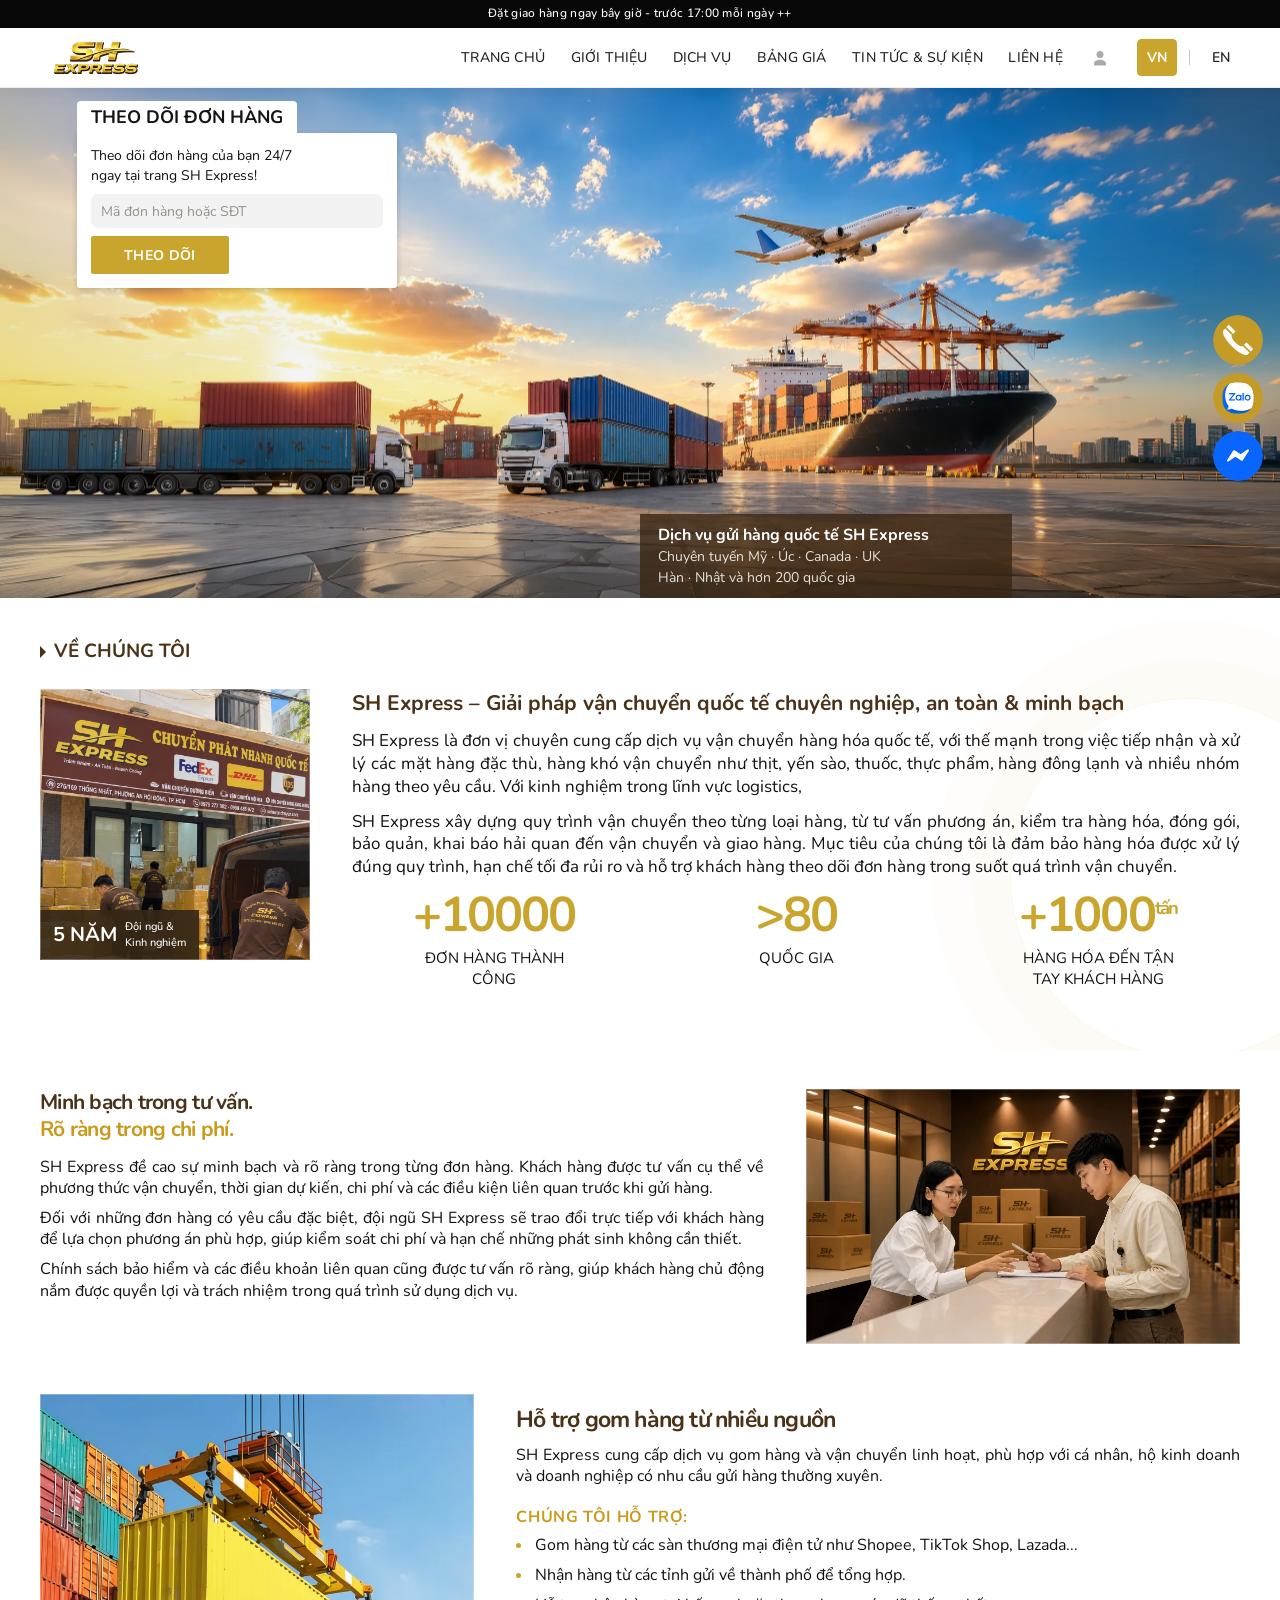
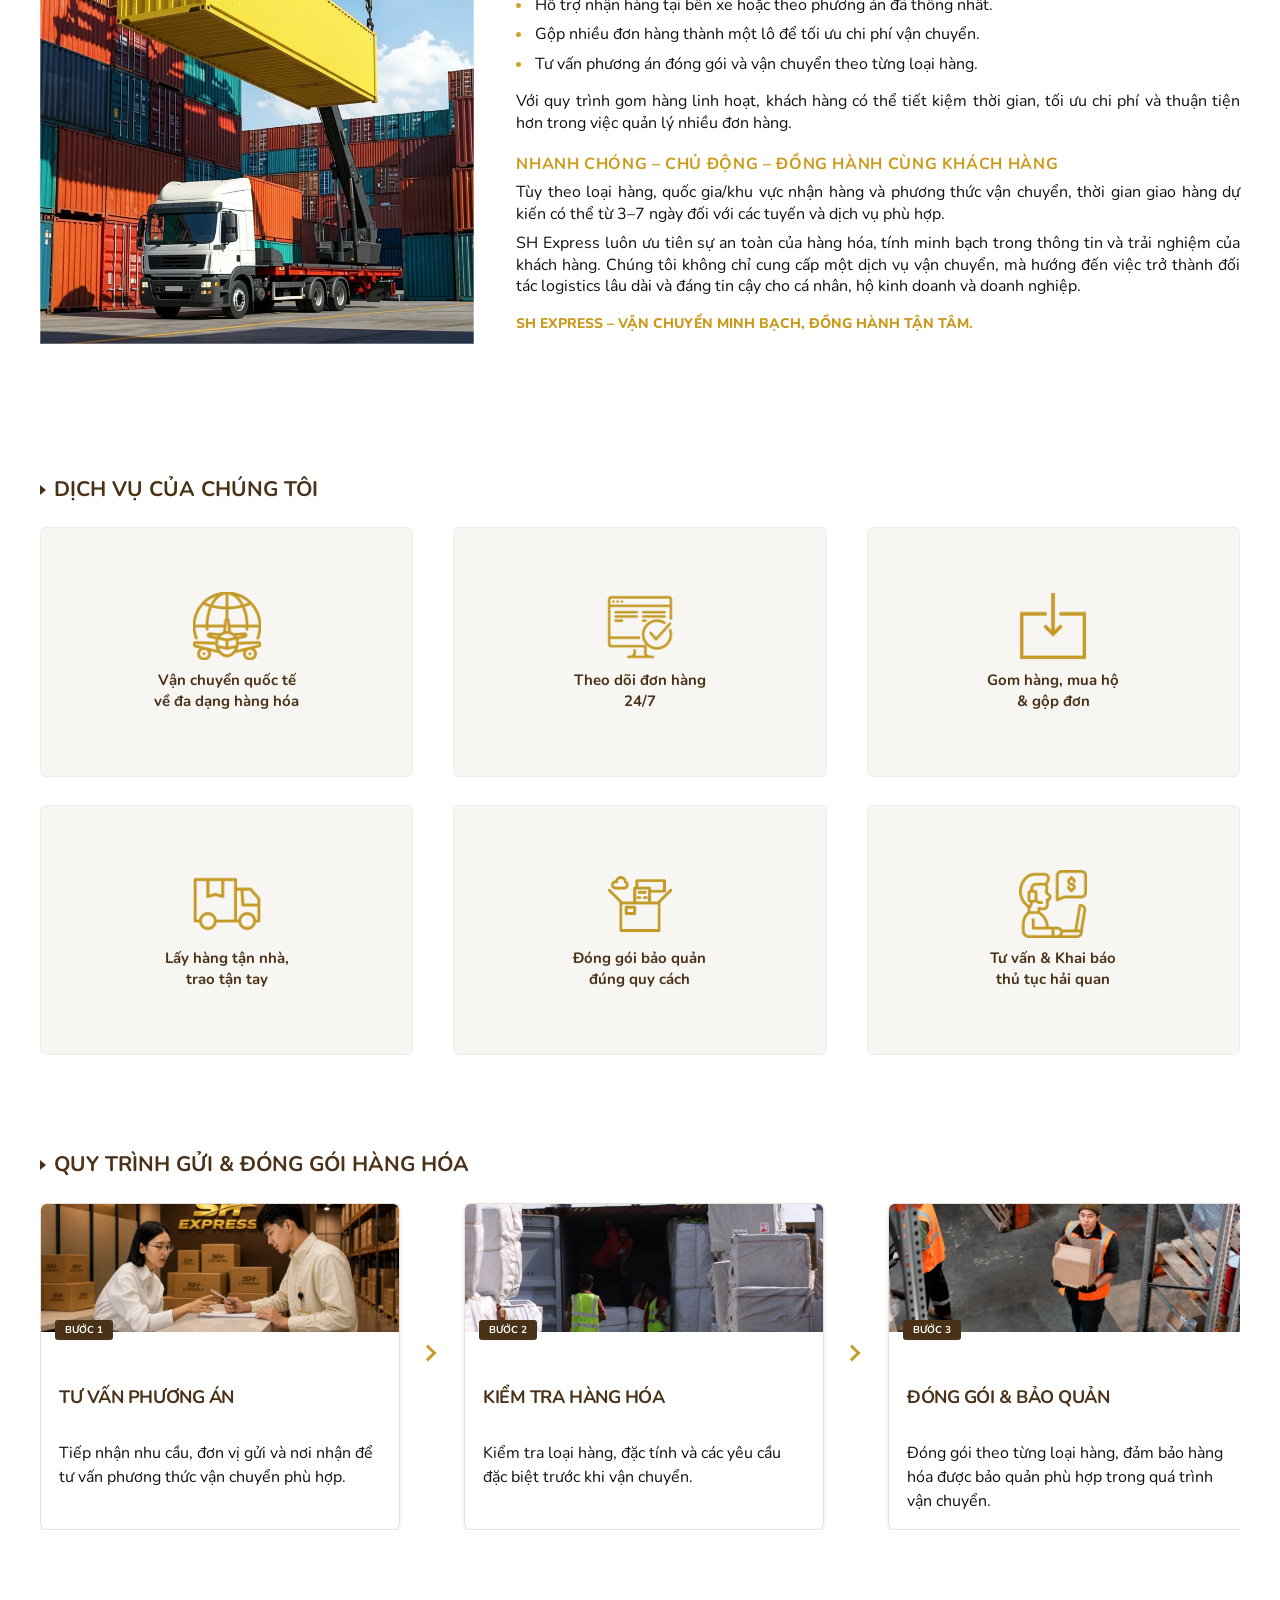
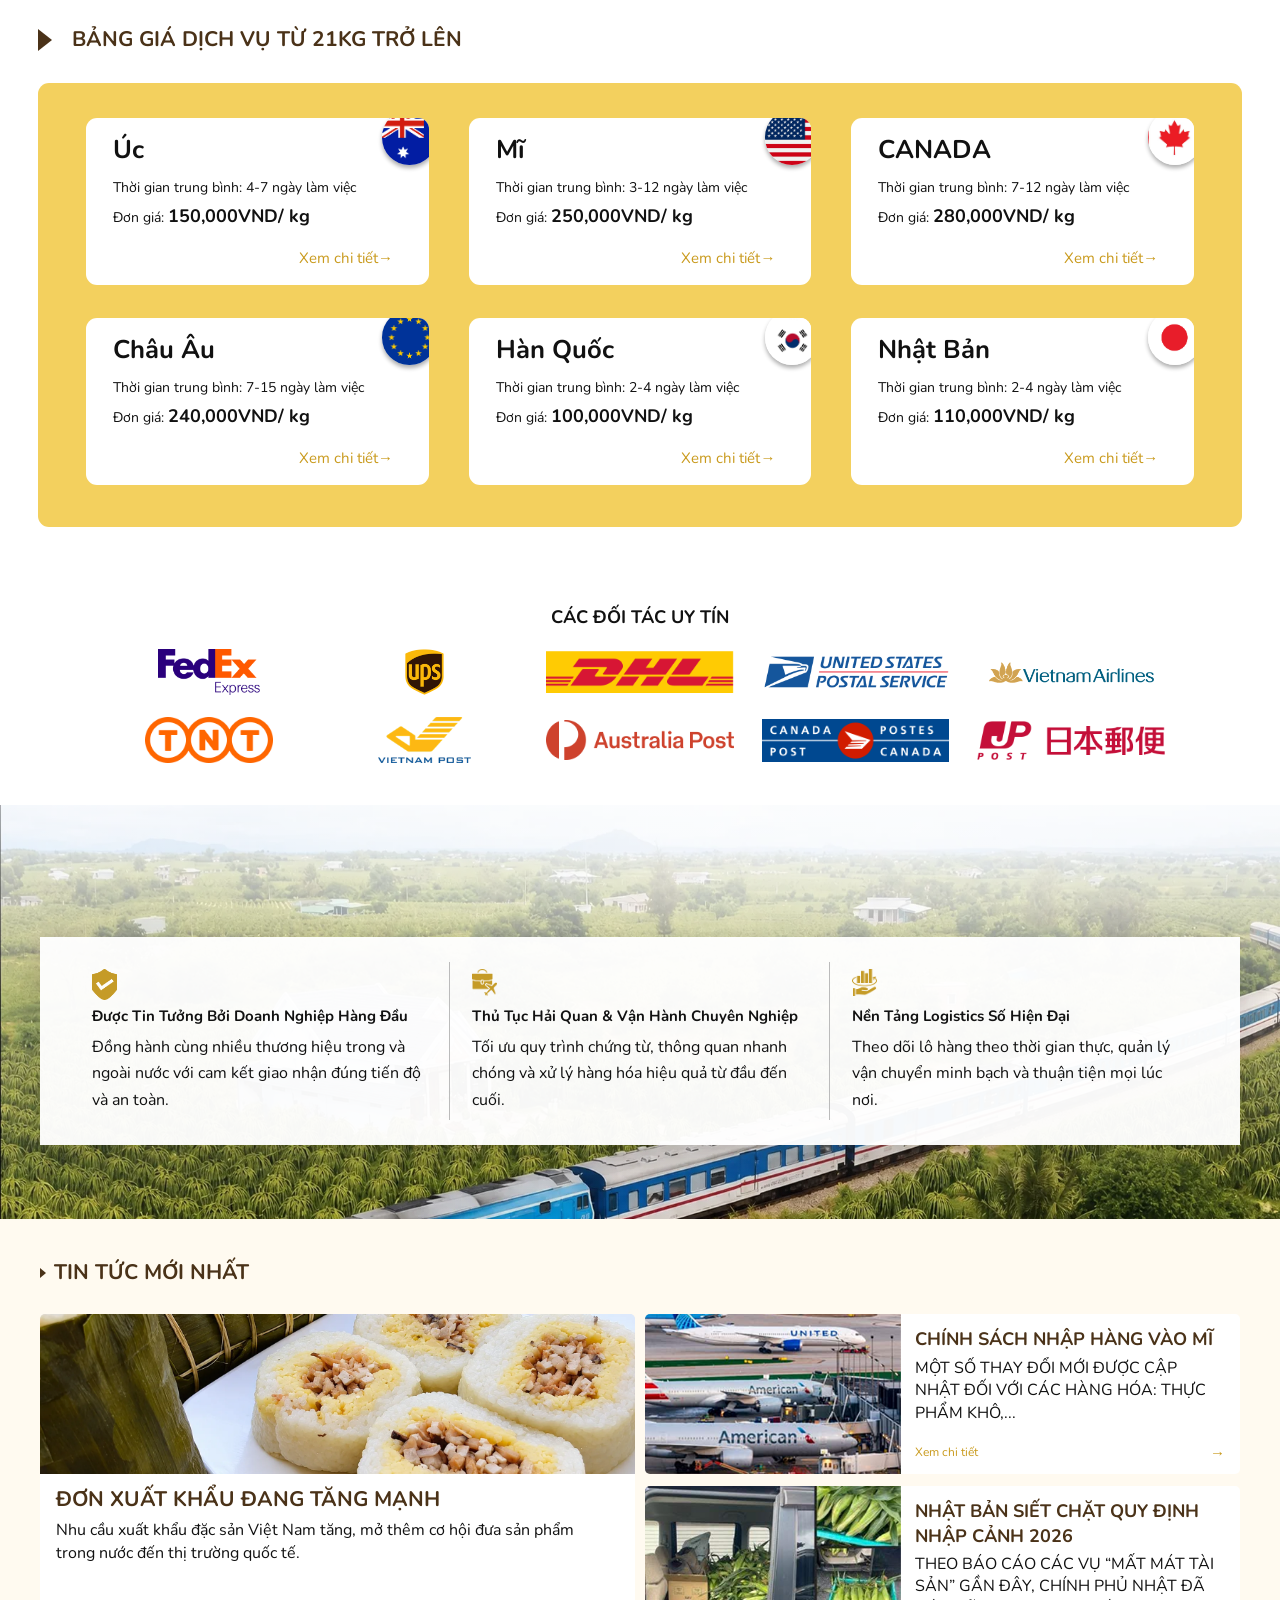
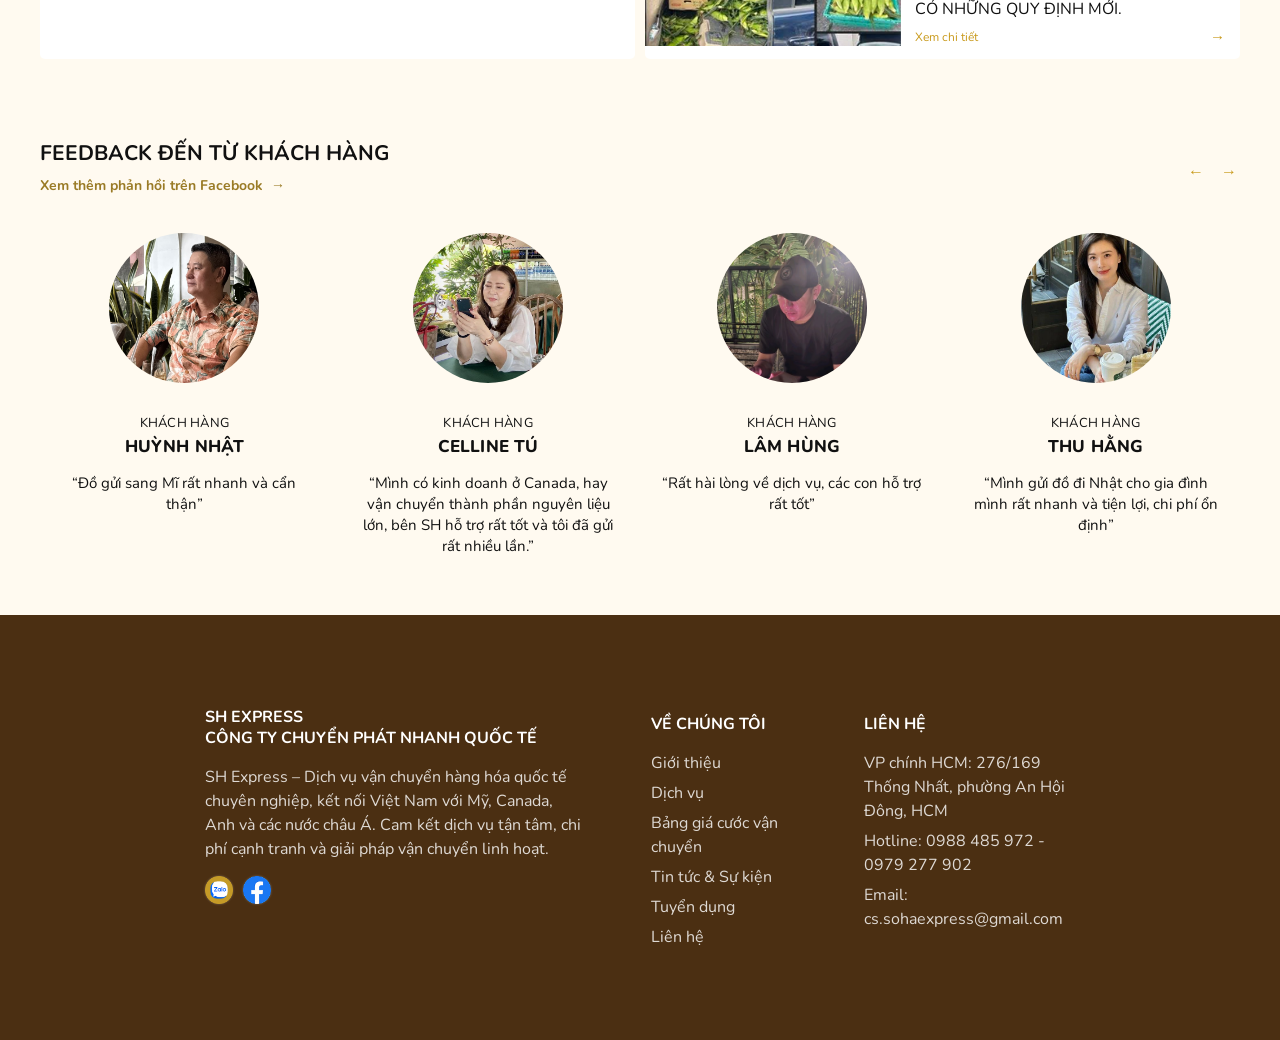
==== commit 6d7a279b: "update feedback 06/11/2026" ====
--- a/index.html
+++ b/index.html
@@ -1,220 +1,217 @@
-<!DOCTYPE html>
-<html lang="vi">
-<head>
-  <meta charset="UTF-8" />
-  <meta name="viewport" content="width=device-width, initial-scale=1.0" />
-  <meta name="description" content="SH Express — Dịch vụ chuyển phát nhanh quốc tế." />
-  <meta name="theme-color" content="#111111" />
-  <title>SH Express — Công ty chuyển phát nhanh quốc tế</title>
-  <link rel="stylesheet" href="styles.css" />
-</head>
-<body class="home-page">
-  <div class="announcement">Đặt giao hàng ngay bây giờ - trước 17:00 mỗi ngày ++</div>
-
-  <header class="site-header">
-    <div class="header-inner">
-      <a class="brand" href="#home" aria-label="SH Express - Trang chủ">
-        <img src="SOURCE/LOGO/Logo Khong Nen.png" alt="SH Express" />
-      </a>
-      <button class="menu-toggle" type="button" aria-label="Mở menu" aria-expanded="false">
-        <span></span><span></span><span></span>
-      </button>
-      <nav class="main-nav" aria-label="Điều hướng chính">
-        <a href="index.html#home">TRANG CHỦ</a>
-        <a href="index.html#about">GIỚI THIỆU</a>
-        <div class="nav-group"><a href="dich-vu-nhat.html">DỊCH VỤ</a><div class="nav-dropdown"><a href="dich-vu-nhat.html">Vận chuyển đến Nhật Bản</a><a href="dich-vu-my.html">Vận chuyển đến Mĩ</a><a href="bang-gia.html">Tuyến vận chuyển quốc tế</a></div></div>
-        <a href="bang-gia.html">BẢNG GIÁ</a>
-        <a href="index.html#news">TIN TỨC &amp; SỰ KIỆN</a>
-        <a href="index.html#contact">LIÊN HỆ</a>
-        <a class="profile-link" href="#contact" aria-label="Tài khoản"><svg viewBox="0 0 24 24" aria-hidden="true"><path d="M12 12a4.2 4.2 0 1 0 0-8.4 4.2 4.2 0 0 0 0 8.4Zm0 2c-4 0-7.2 2-7.2 4.5V21h14.4v-2.5c0-2.5-3.2-4.5-7.2-4.5Z"/></svg></a>
-        <div class="language-switch" aria-label="Ngôn ngữ"><button class="selected" type="button">VN</button><span></span><button type="button" aria-label="English">EN</button></div>
-      </nav>
-    </div>
-  </header>
-
-  <main>
-    <section class="hero" id="home" aria-label="Dịch vụ vận chuyển quốc tế">
-      <div class="hero-shade"></div>
-      <div class="hero-inner">
-        <form class="tracking-card" id="tracking-form">
-          <div class="tracking-icon" aria-hidden="true"><img src="SOURCE/ICON/theo doi don hang.png" alt="" /></div>
-          <h1>THEO DÕI ĐƠN HÀNG</h1>
-          <p class="tracking-copy">Theo dõi đơn hàng của bạn 24/7<br />ngay tại trang SH Express!</p>
-          <label class="sr-only" for="tracking-code">Mã đơn hàng hoặc số điện thoại</label>
-          <div class="tracking-controls">
-            <input id="tracking-code" name="tracking-code" type="text" placeholder="Mã đơn hàng hoặc SĐT" autocomplete="off" />
-            <button class="button button-gold" type="submit">THEO DÕI <span aria-hidden="true">→</span></button>
-          </div>
-          <p class="tracking-feedback" id="tracking-feedback" role="status" aria-live="polite"></p>
-        </form>
-        <div class="hero-caption"><span class="caption-dot"></span><div><strong>Dịch vụ gửi hàng quốc tế SH Express</strong><br />Chuyên tuyến Mỹ · Úc · Canada · UK<br />Hàn · Nhật và hơn 200 quốc gia</div></div>
-        <a class="scroll-cue" href="#about" aria-label="Cuộn xuống"><span></span></a>
-      </div>
-    </section>
-
-    <section class="about section-shell" id="about">
-      <div class="section-wrap">
-        <div class="section-kicker"><span></span> VỀ CHÚNG TÔI</div>
-        <div class="about-grid">
-          <div class="about-photo image-frame">
-            <img src="SOURCE/IMAGE/SOHA pic 0.jpg" alt="Nhân viên xử lý hàng hóa tại kho SH Express" loading="lazy" />
-            <div class="experience-badge"><strong>5 NĂM</strong><span>Đội ngũ &amp;<br />Kinh nghiệm</span></div>
-          </div>
-          <div class="about-copy">
-            <h2>SH Express – Giải pháp vận chuyển quốc tế chuyên nghiệp, an toàn &amp; minh bạch</h2>
-            <p>SH Express là đơn vị chuyên cung cấp dịch vụ vận chuyển hàng hóa quốc tế, với thế mạnh trong việc tiếp nhận và xử lý các mặt hàng đặc thù, hàng khó vận chuyển như thịt, yến sào, thuốc, thực phẩm, hàng đông lạnh và nhiều nhóm hàng theo yêu cầu. Với kinh nghiệm trong lĩnh vực logistics,</p>
-            <p>SH Express xây dựng quy trình vận chuyển theo từng loại hàng, từ tư vấn phương án, kiểm tra hàng hóa, đóng gói, bảo quản, khai báo hải quan đến vận chuyển và giao hàng. Mục tiêu của chúng tôi là đảm bảo hàng hóa được xử lý đúng quy trình, hạn chế tối đa rủi ro và hỗ trợ khách hàng theo dõi đơn hàng trong suốt quá trình vận chuyển.</p>
-            <div class="stats-row">
-              <div><strong>+10000</strong><span>ĐƠN HÀNG THÀNH CÔNG</span></div>
-              <div><strong>&gt;80</strong><span>QUỐC GIA</span></div>
-              <div><strong>+1000<sup>tấn</sup></strong><span>HÀNG HÓA ĐẾN TẬN TAY KHÁCH HÀNG</span></div>
-            </div>
-          </div>
-        </div>
-      </div>
-    </section>
-
-    <section class="values section-shell" id="values">
-      <div class="section-wrap">
-        <article class="value-row">
-          <div class="value-copy">
-            <h3>Minh bạch trong tư vấn.<br /><em>Rõ ràng trong chi phí.</em></h3>
-            <p>SH Express đề cao sự minh bạch và rõ ràng trong từng đơn hàng. Khách hàng được tư vấn cụ thể về phương thức vận chuyển, thời gian dự kiến, chi phí và các điều kiện liên quan trước khi gửi hàng.</p>
-            <p>Đối với những đơn hàng có yêu cầu đặc biệt, đội ngũ SH Express sẽ trao đổi trực tiếp với khách hàng để lựa chọn phương án phù hợp, giúp kiểm soát chi phí và hạn chế những phát sinh không cần thiết.</p>
-            <p>Chính sách bảo hiểm và các điều khoản liên quan cũng được tư vấn rõ ràng, giúp khách hàng chủ động nắm được quyền lợi và trách nhiệm trong quá trình sử dụng dịch vụ.</p>
-          </div>
-          <div class="value-image image-frame">
-            <img src="SOURCE/IMAGE/M%E1%BB%9E%20R%E1%BB%98NG/Minh%20b%E1%BA%A1ch%20trong%20t%C6%B0%20v%E1%BA%A5n%E2%80%A8R%C3%B5%20r%C3%A0ng%20trong%20chi%20ph%C3%AD_M%E1%BB%9E%20R%E1%BB%98NG.png" alt="Chuyên viên tư vấn phương án vận chuyển cho khách hàng" loading="lazy" />
-            <span class="image-label">NHANH CHÓNG – CHỦ ĐỘNG – ĐỒNG HÀNH CÙNG KHÁCH HÀNG</span>
-          </div>
-        </article>
-        <article class="value-row value-row-reverse">
-          <div class="value-image image-frame">
-            <img src="SOURCE/IMAGE/Hỗ trợ gom hàng từ nhiều nguồn.png" alt="Hỗ trợ gom hàng từ nhiều nguồn" loading="lazy" />
-          </div>
-          <div class="value-copy">
-            <h3>Hỗ trợ gom hàng từ nhiều nguồn</h3>
-            <p>SH Express cung cấp dịch vụ gom hàng và vận chuyển linh hoạt, phù hợp với cá nhân, hộ kinh doanh và doanh nghiệp có nhu cầu gửi hàng thường xuyên.</p>
-            <h4>CHÚNG TÔI HỖ TRỢ:</h4>
-            <ul class="support-list">
-              <li>Gom hàng từ các sàn thương mại điện tử như Shopee, TikTok Shop, Lazada...</li>
-              <li>Nhận hàng từ các tỉnh gửi về thành phố để tổng hợp.</li>
-              <li>Hỗ trợ nhận hàng tại bến xe hoặc theo phương án đã thống nhất.</li>
-              <li>Gộp nhiều đơn hàng thành một lô để tối ưu chi phí vận chuyển.</li>
-              <li>Tư vấn phương án đóng gói và vận chuyển theo từng loại hàng.</li>
-            </ul>
-            <p>Với quy trình gom hàng linh hoạt, khách hàng có thể tiết kiệm thời gian, tối ưu chi phí và thuận tiện hơn trong việc quản lý nhiều đơn hàng.</p>
-            <h4>NHANH CHÓNG – CHỦ ĐỘNG – ĐỒNG HÀNH CÙNG KHÁCH HÀNG</h4>
-            <p>Tùy theo loại hàng, quốc gia/khu vực nhận hàng và phương thức vận chuyển, thời gian giao hàng dự kiến có thể từ 3–7 ngày đối với các tuyến và dịch vụ phù hợp.</p>
-            <p>SH Express luôn ưu tiên sự an toàn của hàng hóa, tính minh bạch trong thông tin và trải nghiệm của khách hàng. Chúng tôi không chỉ cung cấp một dịch vụ vận chuyển, mà hướng đến việc trở thành đối tác logistics lâu dài và đáng tin cậy cho cá nhân, hộ kinh doanh và doanh nghiệp.</p>
-            <p class="value-tagline">SH EXPRESS – VẬN CHUYỂN MINH BẠCH, ĐỒNG HÀNH TẬN TÂM.</p>
-          </div>
-        </article>
-      </div>
-    </section>
-
-    <section class="why-us section-shell" id="why-us">
-      <div class="section-wrap">
-        <div class="section-heading"><div><h2>DỊCH VỤ CỦA CHÚNG TÔI</h2></div></div>
-        <div class="why-grid">
-          <article class="why-card"><span class="why-icon"><img src="SOURCE/ICON/van chuyen quoc te.png" alt="" /></span><h3>Vận chuyển quốc tế<br />về đa dạng hàng hóa</h3></article>
-          <article class="why-card"><span class="why-icon"><img src="SOURCE/ICON/theo doi don hang.png" alt="" /></span><h3>Theo dõi đơn hàng<br />24/7</h3></article>
-          <article class="why-card"><span class="why-icon"><img src="SOURCE/ICON/gom hang.png" alt="" /></span><h3>Gom hàng, mua hộ<br />&amp; gộp đơn</h3></article>
-          <article class="why-card"><span class="why-icon"><img src="SOURCE/ICON/lay hang tan nha.png" alt="" /></span><h3>Lấy hàng tận nhà,<br />trao tận tay</h3></article>
-          <article class="why-card"><span class="why-icon"><img src="SOURCE/ICON/dong goi baoquan.png" alt="" /></span><h3>Đóng gói bảo quản<br />đúng quy cách</h3></article>
-          <article class="why-card"><span class="why-icon"><img src="SOURCE/ICON/tu van khai bao.png" alt="" /></span><h3>Tư vấn &amp; Khai báo<br />thủ tục hải quan</h3></article>
-        </div>
-      </div>
-    </section>
-
-    <section class="services section-shell" id="services">
-      <div class="section-wrap">
-        <div class="section-heading">
-          <div><h2>QUY TRÌNH GỬI &amp; ĐÓNG GÓI HÀNG HÓA</h2></div>
-        </div>
-        <div class="service-grid drag-carousel" id="service-carousel">
-          <a class="service-card" href="#services"><div class="service-photo"><img src="SOURCE/IMAGE/M%E1%BB%9E%20R%E1%BB%98NG/Minh%20b%E1%BA%A1ch%20trong%20t%C6%B0%20v%E1%BA%A5n%E2%80%A8R%C3%B5%20r%C3%A0ng%20trong%20chi%20ph%C3%AD_M%E1%BB%9E%20R%E1%BB%98NG.png" alt="" loading="lazy" /><span class="service-icon">BƯỚC 1</span></div><div class="service-meta"><span>TƯ VẤN PHƯƠNG ÁN</span></div><h3>TƯ VẤN PHƯƠNG ÁN</h3><p>Tiếp nhận nhu cầu, đơn vị gửi và nơi nhận để tư vấn phương thức vận chuyển phù hợp.</p></a>
-          <a class="service-card" href="#services"><div class="service-photo"><img src="SOURCE/IMAGE/KIỂM TRA HÀNG HÓA.jpg" alt="" loading="lazy" /><span class="service-icon">BƯỚC 2</span></div><div class="service-meta"><span>KIỂM TRA HÀNG HÓA</span></div><h3>KIỂM TRA HÀNG HÓA</h3><p>Kiểm tra loại hàng, đặc tính và các yêu cầu đặc biệt trước khi vận chuyển.</p></a>
-          <a class="service-card" href="#services"><div class="service-photo"><img src="SOURCE/IMAGE/ĐÓNG GÓI & BẢO QUẢN.png" alt="" loading="lazy" /><span class="service-icon">BƯỚC 3</span></div><div class="service-meta"><span>ĐÓNG GÓI &amp; BẢO QUẢN</span></div><h3>ĐÓNG GÓI &amp; BẢO QUẢN</h3><p>Đóng gói theo từng loại hàng, đảm bảo hàng hóa được bảo quản phù hợp trong quá trình vận chuyển.</p></a>
-          <a class="service-card" href="#services"><div class="service-photo"><img src="SOURCE/IMAGE/KHAI BÁO HẢI QUAN.png" alt="" loading="lazy" /><span class="service-icon">BƯỚC 4</span></div><div class="service-meta"><span>KHAI BÁO HẢI QUAN</span></div><h3>KHAI BÁO HẢI QUAN</h3><p>Thực hiện khai báo và hoàn thiện chứng từ cần thiết trước khi vận chuyển.</p></a>
-          <a class="service-card" href="#services"><div class="service-photo"><img src="SOURCE/IMAGE/VẬN CHUYỂN HÀNG HÓA.png" alt="" loading="lazy" /><span class="service-icon">BƯỚC 5</span></div><div class="service-meta"><span>VẬN CHUYỂN HÀNG HÓA</span></div><h3>VẬN CHUYỂN HÀNG HÓA</h3><p>Hàng được phân loại và vận chuyển theo dịch vụ và phương án đã thống nhất.</p></a>
-          <a class="service-card" href="#services"><div class="service-photo"><img src="SOURCE/IMAGE/GIAO HÀNG & THEO DÕI.jpg" alt="" loading="lazy" /><span class="service-icon">BƯỚC 6</span></div><div class="service-meta"><span>GIAO HÀNG &amp; THEO DÕI</span></div><h3>GIAO HÀNG &amp; THEO DÕI</h3><p>Hàng được giao đến nơi nhận, khách hàng được hỗ trợ theo dõi đơn hàng trong suốt quá trình vận chuyển.</p></a>
-        </div>
-      </div>
-    </section>
-
-    <section class="homepage-pricing section-shell" id="pricing">
-      <div class="section-wrap">
-        <div class="section-heading"><div><h2>BẢNG GIÁ DỊCH VỤ TỪ 21KG TRỞ LÊN</h2></div></div>
-        <div class="route-panel"><div class="route-grid">
-          <article class="route-card"><div class="route-country"><img src="SOURCE/Flag/Australia.png" alt="Cờ Úc" loading="lazy" /><div><h3>Úc</h3></div></div><p>Thời gian trung bình: 4-7 ngày làm việc</p><p>Đơn giá: <strong>150,000VND/ kg</strong></p><a href="bang-gia.html">Xem chi tiết <span>→</span></a></article>
-          <article class="route-card"><div class="route-country"><img src="SOURCE/Flag/flag_america.jpg" alt="Cờ Mĩ" loading="lazy" /><div><h3>Mĩ</h3></div></div><p>Thời gian trung bình: 3-12 ngày làm việc</p><p>Đơn giá: <strong>250,000VND/ kg</strong></p><a href="dich-vu-my.html">Xem chi tiết <span>→</span></a></article>
-          <article class="route-card"><div class="route-country"><img src="SOURCE/Flag/Canada.jpg" alt="Cờ Canada" loading="lazy" /><div><h3>CANADA</h3></div></div><p>Thời gian trung bình: 7-12 ngày làm việc</p><p>Đơn giá: <strong>280,000VND/ kg</strong></p><a href="bang-gia.html">Xem chi tiết <span>→</span></a></article>
-          <article class="route-card"><div class="route-country"><img src="SOURCE/Flag/Flag_of_Europe.svg.webp" alt="Cờ Châu Âu" loading="lazy" /><div><h3>Châu Âu</h3></div></div><p>Thời gian trung bình: 7-15 ngày làm việc</p><p>Đơn giá: <strong>240,000VND/ kg</strong></p><a href="bang-gia.html">Xem chi tiết <span>→</span></a></article>
-          <article class="route-card"><div class="route-country"><span class="route-flag"><img src="SOURCE/Flag/South Korea flag.jpg" alt="Cờ Hàn Quốc" loading="lazy" /></span><div><h3>Hàn Quốc</h3></div></div><p>Thời gian trung bình: 2-4 ngày làm việc</p><p>Đơn giá: <strong>100,000VND/ kg</strong></p><a href="bang-gia.html">Xem chi tiết <span>→</span></a></article>
-          <article class="route-card"><div class="route-country"><img src="SOURCE/Flag/Japan flag.png" alt="Cờ Nhật Bản" loading="lazy" /><div><h3>Nhật Bản</h3></div></div><p>Thời gian trung bình: 2-4 ngày làm việc</p><p>Đơn giá: <strong>110,000VND/ kg</strong></p><a href="dich-vu-nhat.html">Xem chi tiết <span>→</span></a></article>
-        </div></div>
-      </div>
-    </section>
-
-    <section class="partners-strip" aria-label="Đối tác vận chuyển">
-      <div class="section-wrap"><p>CÁC ĐỐI TÁC UY TÍN</p><div class="partner-logos"><img src="SOURCE/Partner/FedEx Express.png" alt="FedEx" loading="lazy" /><img src="SOURCE/Partner/UPS United Parcel Service.png" alt="UPS" loading="lazy" /><img src="SOURCE/Partner/DHL.png" alt="DHL" loading="lazy" /><img src="SOURCE/Partner/United States Postal Service.png" alt="USPS" loading="lazy" /><img src="SOURCE/Partner/VN Airlines.png" alt="Vietnam Airlines" loading="lazy" /><img src="SOURCE/Partner/TNT Express.png" alt="TNT" loading="lazy" /><img src="SOURCE/Partner/VN post.png" alt="Vietnam Post" loading="lazy" /><img src="SOURCE/Partner/Australia Post.png" alt="Australia Post" loading="lazy" /><img src="SOURCE/Partner/Canada Post.png" alt="Canada Post" loading="lazy" /><img src="SOURCE/Partner/Japan Post Service.png" alt="Japan Post" loading="lazy" /></div></div>
-    </section>
-
-    <section class="trust-band">
-      <div class="trust-shade"></div><div class="section-wrap trust-wrap"><div class="trust-panel">
-        <article><span class="trust-icon"><img src="SOURCE/ICON/Được tin tưởng bởi.png" alt="" /></span><h3>Được Tin Tưởng Bởi Doanh Nghiệp Hàng Đầu</h3><p>Đồng hành cùng nhiều thương hiệu trong và ngoài nước với cam kết giao nhận đúng tiến độ và an toàn.</p></article>
-        <article><span class="trust-icon"><img src="SOURCE/ICON/thủ tục hải quan.png" alt="" /></span><h3>Thủ Tục Hải Quan &amp; Vận Hành Chuyên Nghiệp</h3><p>Tối ưu quy trình chứng từ, thông quan nhanh chóng và xử lý hàng hóa hiệu quả từ đầu đến cuối.</p></article>
-        <article><span class="trust-icon"><img src="SOURCE/ICON/nền tảng Lo.png" alt="" /></span><h3>Nền Tảng Logistics Số Hiện Đại</h3><p>Theo dõi lô hàng theo thời gian thực, quản lý vận chuyển minh bạch và thuận tiện mọi lúc nơi.</p></article>
-      </div></div>
-    </section>
-
-    <section class="news section-shell" id="news">
-      <div class="section-wrap">
-        <div class="section-heading"><div><h2>TIN TỨC MỚI NHẤT</h2></div></div>
-        <div class="news-featured">
-          <article class="news-main-card"><div class="news-main-photo"><img src="SOURCE/IMAGE/NEWS_1.png" alt="Bánh tét truyền thống Việt Nam" loading="lazy" /></div><div class="news-main-body"><h3>ĐƠN XUẤT KHẨU ĐANG TĂNG MẠNH</h3><p>Nhu cầu xuất khẩu đặc sản Việt Nam tăng, mở thêm cơ hội đưa sản phẩm trong nước đến thị trường quốc tế.</p></div></article>
-          <div class="news-side-list">
-            <article class="news-side-card"><a href="#contact"><img src="SOURCE/IMAGE/M%C3%A1y%20Bay.png" alt="Máy bay vận chuyển hàng hóa quốc tế" loading="lazy" /></a><div><h3>CHÍNH SÁCH NHẬP HÀNG VÀO MĨ</h3><p>MỘT SỐ THAY ĐỔI MỚI ĐƯỢC CẬP NHẬT ĐỐI VỚI CÁC HÀNG HÓA: THỰC PHẨM KHÔ,...</p><a class="news-read-more" href="#contact">Xem chi tiết <span aria-hidden="true">→</span></a></div></article>
-            <article class="news-side-card"><a href="#contact"><img src="SOURCE/IMAGE/Rau.png" alt="Rau củ quả nhập khẩu tại Nhật Bản" loading="lazy" /></a><div><h3>NHẬT BẢN SIẾT CHẶT QUY ĐỊNH NHẬP CẢNH 2026</h3><p>THEO BÁO CÁO CÁC VỤ “MẤT MÁT TÀI SẢN” GẦN ĐÂY, CHÍNH PHỦ NHẬT ĐÃ CÓ NHỮNG QUY ĐỊNH MỚI.</p><a class="news-read-more" href="#contact">Xem chi tiết <span aria-hidden="true">→</span></a></div></article>
-          </div>
-        </div>
-      </div>
-    </section>
-
-    <section class="testimonials section-shell" id="feedback">
-      <div class="section-wrap">
-        <div class="testimonial-heading"><div class="testimonial-title"><h2>FEEDBACK ĐẾN TỪ KHÁCH HÀNG</h2><a class="testimonial-facebook" href="https://www.facebook.com/chuyenphatnhanhSHExpress" target="_blank" rel="noopener noreferrer">Xem thêm phản hồi trên Facebook <span aria-hidden="true">→</span></a></div><div class="testimonial-controls"><button class="carousel-arrow" type="button" data-testimonial="prev" aria-label="Đánh giá trước">←</button><button class="carousel-arrow" type="button" data-testimonial="next" aria-label="Đánh giá tiếp theo">→</button></div></div>
-        <div class="testimonial-viewport"><div class="testimonial-track" id="testimonial-track" role="region" aria-label="Đánh giá khách hàng, kéo ngang để xem thêm" tabindex="0">
-          <article class="testimonial-card"><img src="SOURCE/Hình Khách Feedback/Khách 1.jpg" alt="Khách hàng" draggable="false" loading="lazy" /><strong>KHÁCH HÀNG<br />CAO THỤY DƯƠNG</strong><p>“Đơn hàng của mình đi rất nhanh và chi phí rất ổn định, dù cho giá vàng có lên xuống kkkk”</p></article>
-          <article class="testimonial-card"><img src="SOURCE/Hình Khách Feedback/Khách 2.jpg" alt="Khách hàng" draggable="false" loading="lazy" /><strong>KHÁCH HÀNG<br />CAO THỤY DƯƠNG</strong><p>“Đơn hàng của mình đi rất nhanh và chi phí rất ổn định, dù cho giá vàng có lên xuống kkkk”</p></article>
-          <article class="testimonial-card"><img src="SOURCE/Hình Khách Feedback/Khách 3.jpg" alt="Khách hàng" draggable="false" loading="lazy" /><strong>KHÁCH HÀNG<br />CAO THỤY DƯƠNG</strong><p>“Đơn hàng của mình đi rất nhanh và chi phí rất ổn định, dù cho giá vàng có lên xuống kkkk”</p></article>
-          <article class="testimonial-card"><img src="SOURCE/Hình Khách Feedback/Khách 4.jpg" alt="Khách hàng" draggable="false" loading="lazy" /><strong>KHÁCH HÀNG<br />CAO THỤY DƯƠNG</strong><p>“Đơn hàng của mình đi rất nhanh và chi phí rất ổn định, dù cho giá vàng có lên xuống kkkk”</p></article>
-          <article class="testimonial-card"><img src="SOURCE/Hình Khách Feedback/Khách 5.jpg" alt="Khách hàng" draggable="false" loading="lazy" /><strong>KHÁCH HÀNG<br />CAO THỤY DƯƠNG</strong><p>“Đơn hàng của mình đi rất nhanh và chi phí rất ổn định, dù cho giá vàng có lên xuống kkkk”</p></article>
-          <article class="testimonial-card"><img src="SOURCE/Hình Khách Feedback/Khách 1.jpg" alt="Khách hàng" draggable="false" loading="lazy" /><strong>KHÁCH HÀNG<br />CAO THỤY DƯƠNG</strong><p>“Đơn hàng của mình đi rất nhanh và chi phí rất ổn định, dù cho giá vàng có lên xuống kkkk”</p></article>
-          <article class="testimonial-card"><img src="SOURCE/Hình Khách Feedback/Khách 2.jpg" alt="Khách hàng" draggable="false" loading="lazy" /><strong>KHÁCH HÀNG<br />CAO THỤY DƯƠNG</strong><p>“Đơn hàng của mình đi rất nhanh và chi phí rất ổn định, dù cho giá vàng có lên xuống kkkk”</p></article>
-          <article class="testimonial-card"><img src="SOURCE/Hình Khách Feedback/Khách 3.jpg" alt="Khách hàng" draggable="false" loading="lazy" /><strong>KHÁCH HÀNG<br />CAO THỤY DƯƠNG</strong><p>“Đơn hàng của mình đi rất nhanh và chi phí rất ổn định, dù cho giá vàng có lên xuống kkkk”</p></article>
-        </div></div>
-      </div>
-    </section>
-
-  </main>
-
-  <footer class="site-footer" id="contact">
-    <div class="footer-main">
-      <div class="footer-brand"><a href="#home"><img src="SOURCE/LOGO/Logo Khong Nen.png" alt="SH Express" /></a><h3>SH EXPRESS<br />CÔNG TY CHUYỂN PHÁT NHANH QUỐC TẾ</h3><p>SH Express – Dịch vụ vận chuyển hàng hóa quốc tế chuyên nghiệp, kết nối Việt Nam với Mỹ, Canada, Anh và các nước châu Á. Cam kết dịch vụ tận tâm, chi phí cạnh tranh và giải pháp vận chuyển linh hoạt.</p><div class="social-links"><a href="https://zalo.me/0979277902" aria-label="Zalo" target="_blank" rel="noopener noreferrer"><img src="SOURCE/ICON/zalo.png" alt="" /></a><a href="https://www.facebook.com/chuyenphatnhanhSHExpress" aria-label="Facebook" target="_blank" rel="noopener noreferrer"><img src="SOURCE/ICON/facebook.png" alt="" /></a></div></div>
-      <div><h3>VỀ CHÚNG TÔI</h3><a href="#about">Giới thiệu</a><a href="#services">Dịch vụ</a><a href="#pricing">Bảng giá cước vận chuyển</a><a href="#news">Tin tức &amp; Sự kiện</a><a href="#contact">Tuyển dụng</a><a href="#contact">Liên hệ</a></div>
-      <div><h3>LIÊN HỆ</h3><p>VP chính HCM: 276/169 Thống Nhất, phường An Hội Đông, HCM</p><p>Hotline: 0988 485 972 - 0979 277 902</p><p>Email: cs.sohaexpress@gmail.com</p></div>
-    </div>
-    <div class="footer-bottom"></div>
-  </footer>
-
-  <div class="floating-contact" aria-label="Liên hệ nhanh">
-    <a class="float-phone" href="tel:+84988485972" aria-label="Gọi SH Express"><img src="SOURCE/ICON/hotline.png" alt="" /></a>
-    <a class="float-zalo" href="https://zalo.me/0979277902" target="_blank" rel="noopener noreferrer" aria-label="Chat qua Zalo"><img src="SOURCE/ICON/zalo.png" alt="" /></a>
-    <a class="float-messenger" href="https://m.me/" target="_blank" rel="noopener noreferrer" aria-label="Chat qua Messenger"><img src="SOURCE/ICON/mess.png" alt="" /></a>
-  </div>
-  <script src="script.js"></script>
-  <script src="language.js"></script>
-</body>
-</html>
+<!DOCTYPE html>
+<html lang="vi">
+<head>
+  <meta charset="UTF-8" />
+  <meta name="viewport" content="width=device-width, initial-scale=1.0" />
+  <meta name="description" content="SH Express — Dịch vụ chuyển phát nhanh quốc tế." />
+  <meta name="theme-color" content="#111111" />
+  <title>SH Express — Công ty chuyển phát nhanh quốc tế</title>
+  <link rel="stylesheet" href="styles.css" />
+</head>
+<body class="home-page">
+  <div class="announcement">Đặt giao hàng ngay bây giờ - trước 17:00 mỗi ngày ++</div>
+
+  <header class="site-header">
+    <div class="header-inner">
+      <a class="brand" href="#home" aria-label="SH Express - Trang chủ">
+        <img src="SOURCE/LOGO/Logo Khong Nen.png" alt="SH Express" />
+      </a>
+      <button class="menu-toggle" type="button" aria-label="Mở menu" aria-expanded="false">
+        <span></span><span></span><span></span>
+      </button>
+      <nav class="main-nav" aria-label="Điều hướng chính">
+        <a href="index.html#home">TRANG CHỦ</a>
+        <a href="index.html#about">GIỚI THIỆU</a>
+        <div class="nav-group"><a href="dich-vu-nhat.html">DỊCH VỤ</a><div class="nav-dropdown"><a href="dich-vu-nhat.html">Vận chuyển đến Nhật Bản</a><a href="dich-vu-my.html">Vận chuyển đến Mĩ</a><a href="bang-gia.html">Tuyến vận chuyển quốc tế</a></div></div>
+        <a href="bang-gia.html">BẢNG GIÁ</a>
+        <a href="index.html#news">TIN TỨC &amp; SỰ KIỆN</a>
+        <a href="index.html#contact">LIÊN HỆ</a>
+        <a class="profile-link" href="#contact" aria-label="Tài khoản"><svg viewBox="0 0 24 24" aria-hidden="true"><path d="M12 12a4.2 4.2 0 1 0 0-8.4 4.2 4.2 0 0 0 0 8.4Zm0 2c-4 0-7.2 2-7.2 4.5V21h14.4v-2.5c0-2.5-3.2-4.5-7.2-4.5Z"/></svg></a>
+        <div class="language-switch" aria-label="Ngôn ngữ"><button class="selected" type="button">VN</button><span></span><button type="button" aria-label="English">EN</button></div>
+      </nav>
+    </div>
+  </header>
+
+  <main>
+    <section class="hero" id="home" aria-label="Dịch vụ vận chuyển quốc tế">
+      <div class="hero-shade"></div>
+      <div class="hero-inner">
+        <form class="tracking-card" id="tracking-form">
+          <div class="tracking-icon" aria-hidden="true"><img src="SOURCE/ICON/theo doi don hang.png" alt="" /></div>
+          <h1>THEO DÕI ĐƠN HÀNG</h1>
+          <p class="tracking-copy">Theo dõi đơn hàng của bạn 24/7<br />ngay tại trang SH Express!</p>
+          <label class="sr-only" for="tracking-code">Mã đơn hàng hoặc số điện thoại</label>
+          <div class="tracking-controls">
+            <input id="tracking-code" name="tracking-code" type="text" placeholder="Mã đơn hàng hoặc SĐT" autocomplete="off" />
+            <button class="button button-gold" type="submit">THEO DÕI <span aria-hidden="true">→</span></button>
+          </div>
+          <p class="tracking-feedback" id="tracking-feedback" role="status" aria-live="polite"></p>
+        </form>
+        <div class="hero-caption"><span class="caption-dot"></span><div><strong>Dịch vụ gửi hàng quốc tế SH Express</strong><br />Chuyên tuyến Mỹ · Úc · Canada · UK<br />Hàn · Nhật và hơn 200 quốc gia</div></div>
+        <a class="scroll-cue" href="#about" aria-label="Cuộn xuống"><span></span></a>
+      </div>
+    </section>
+
+    <section class="about section-shell" id="about">
+      <div class="section-wrap">
+        <div class="section-kicker"><span></span> VỀ CHÚNG TÔI</div>
+        <div class="about-grid">
+          <div class="about-photo image-frame">
+            <img src="SOURCE/IMAGE/SOHA pic 0.jpg" alt="Nhân viên xử lý hàng hóa tại kho SH Express" loading="lazy" />
+            <div class="experience-badge"><strong>5 NĂM</strong><span>Đội ngũ &amp;<br />Kinh nghiệm</span></div>
+          </div>
+          <div class="about-copy">
+            <h2>SH Express – Giải pháp vận chuyển quốc tế chuyên nghiệp, an toàn &amp; minh bạch</h2>
+            <p>SH Express là đơn vị chuyên cung cấp dịch vụ vận chuyển hàng hóa quốc tế, với thế mạnh trong việc tiếp nhận và xử lý các mặt hàng đặc thù, hàng khó vận chuyển như thịt, yến sào, thuốc, thực phẩm, hàng đông lạnh và nhiều nhóm hàng theo yêu cầu. Với kinh nghiệm trong lĩnh vực logistics,</p>
+            <p>SH Express xây dựng quy trình vận chuyển theo từng loại hàng, từ tư vấn phương án, kiểm tra hàng hóa, đóng gói, bảo quản, khai báo hải quan đến vận chuyển và giao hàng. Mục tiêu của chúng tôi là đảm bảo hàng hóa được xử lý đúng quy trình, hạn chế tối đa rủi ro và hỗ trợ khách hàng theo dõi đơn hàng trong suốt quá trình vận chuyển.</p>
+            <div class="stats-row">
+              <div><strong>+10000</strong><span>ĐƠN HÀNG THÀNH CÔNG</span></div>
+              <div><strong>&gt;80</strong><span>QUỐC GIA</span></div>
+              <div><strong>+1000<sup>tấn</sup></strong><span>HÀNG HÓA ĐẾN TẬN TAY KHÁCH HÀNG</span></div>
+            </div>
+          </div>
+        </div>
+      </div>
+    </section>
+
+    <section class="values section-shell" id="values">
+      <div class="section-wrap">
+        <article class="value-row">
+          <div class="value-copy">
+            <h3>Minh bạch trong tư vấn.<br /><em>Rõ ràng trong chi phí.</em></h3>
+            <p>SH Express đề cao sự minh bạch và rõ ràng trong từng đơn hàng. Khách hàng được tư vấn cụ thể về phương thức vận chuyển, thời gian dự kiến, chi phí và các điều kiện liên quan trước khi gửi hàng.</p>
+            <p>Đối với những đơn hàng có yêu cầu đặc biệt, đội ngũ SH Express sẽ trao đổi trực tiếp với khách hàng để lựa chọn phương án phù hợp, giúp kiểm soát chi phí và hạn chế những phát sinh không cần thiết.</p>
+            <p>Chính sách bảo hiểm và các điều khoản liên quan cũng được tư vấn rõ ràng, giúp khách hàng chủ động nắm được quyền lợi và trách nhiệm trong quá trình sử dụng dịch vụ.</p>
+          </div>
+          <div class="value-image image-frame">
+            <img src="SOURCE/IMAGE/M%E1%BB%9E%20R%E1%BB%98NG/Minh%20b%E1%BA%A1ch%20trong%20t%C6%B0%20v%E1%BA%A5n%E2%80%A8R%C3%B5%20r%C3%A0ng%20trong%20chi%20ph%C3%AD_M%E1%BB%9E%20R%E1%BB%98NG.webp" alt="Chuyên viên tư vấn phương án vận chuyển cho khách hàng" loading="lazy" />
+            <span class="image-label">NHANH CHÓNG – CHỦ ĐỘNG – ĐỒNG HÀNH CÙNG KHÁCH HÀNG</span>
+          </div>
+        </article>
+        <article class="value-row value-row-reverse">
+          <div class="value-image image-frame">
+            <img src="SOURCE/IMAGE/Hỗ trợ gom hàng từ nhiều nguồn.webp" alt="Hỗ trợ gom hàng từ nhiều nguồn" loading="lazy" />
+          </div>
+          <div class="value-copy">
+            <h3>Hỗ trợ gom hàng từ nhiều nguồn</h3>
+            <p>SH Express cung cấp dịch vụ gom hàng và vận chuyển linh hoạt, phù hợp với cá nhân, hộ kinh doanh và doanh nghiệp có nhu cầu gửi hàng thường xuyên.</p>
+            <h4>CHÚNG TÔI HỖ TRỢ:</h4>
+            <ul class="support-list">
+              <li>Gom hàng từ các sàn thương mại điện tử như Shopee, TikTok Shop, Lazada...</li>
+              <li>Nhận hàng từ các tỉnh gửi về thành phố để tổng hợp.</li>
+              <li>Hỗ trợ nhận hàng tại bến xe hoặc theo phương án đã thống nhất.</li>
+              <li>Gộp nhiều đơn hàng thành một lô để tối ưu chi phí vận chuyển.</li>
+              <li>Tư vấn phương án đóng gói và vận chuyển theo từng loại hàng.</li>
+            </ul>
+            <p>Với quy trình gom hàng linh hoạt, khách hàng có thể tiết kiệm thời gian, tối ưu chi phí và thuận tiện hơn trong việc quản lý nhiều đơn hàng.</p>
+            <h4>NHANH CHÓNG – CHỦ ĐỘNG – ĐỒNG HÀNH CÙNG KHÁCH HÀNG</h4>
+            <p>Tùy theo loại hàng, quốc gia/khu vực nhận hàng và phương thức vận chuyển, thời gian giao hàng dự kiến có thể từ 3–7 ngày đối với các tuyến và dịch vụ phù hợp.</p>
+            <p>SH Express luôn ưu tiên sự an toàn của hàng hóa, tính minh bạch trong thông tin và trải nghiệm của khách hàng. Chúng tôi không chỉ cung cấp một dịch vụ vận chuyển, mà hướng đến việc trở thành đối tác logistics lâu dài và đáng tin cậy cho cá nhân, hộ kinh doanh và doanh nghiệp.</p>
+            <p class="value-tagline">SH EXPRESS – VẬN CHUYỂN MINH BẠCH, ĐỒNG HÀNH TẬN TÂM.</p>
+          </div>
+        </article>
+      </div>
+    </section>
+
+    <section class="why-us section-shell" id="why-us">
+      <div class="section-wrap">
+        <div class="section-heading"><div><h2>DỊCH VỤ CỦA CHÚNG TÔI</h2></div></div>
+        <div class="why-grid">
+          <article class="why-card"><span class="why-icon"><img src="SOURCE/ICON/van chuyen quoc te.png" alt="" /></span><h3>Vận chuyển quốc tế<br />về đa dạng hàng hóa</h3></article>
+          <article class="why-card"><span class="why-icon"><img src="SOURCE/ICON/theo doi don hang.png" alt="" /></span><h3>Theo dõi đơn hàng<br />24/7</h3></article>
+          <article class="why-card"><span class="why-icon"><img src="SOURCE/ICON/gom hang.png" alt="" /></span><h3>Gom hàng, mua hộ<br />&amp; gộp đơn</h3></article>
+          <article class="why-card"><span class="why-icon"><img src="SOURCE/ICON/lay hang tan nha.png" alt="" /></span><h3>Lấy hàng tận nhà,<br />trao tận tay</h3></article>
+          <article class="why-card"><span class="why-icon"><img src="SOURCE/ICON/dong goi baoquan.png" alt="" /></span><h3>Đóng gói bảo quản<br />đúng quy cách</h3></article>
+          <article class="why-card"><span class="why-icon"><img src="SOURCE/ICON/tu van khai bao.png" alt="" /></span><h3>Tư vấn &amp; Khai báo<br />thủ tục hải quan</h3></article>
+        </div>
+      </div>
+    </section>
+
+    <section class="services section-shell" id="services">
+      <div class="section-wrap">
+        <div class="section-heading">
+          <div><h2>QUY TRÌNH GỬI &amp; ĐÓNG GÓI HÀNG HÓA</h2></div>
+        </div>
+        <div class="service-grid drag-carousel" id="service-carousel">
+          <a class="service-card" href="#services"><div class="service-photo"><img src="SOURCE/IMAGE/M%E1%BB%9E%20R%E1%BB%98NG/Minh%20b%E1%BA%A1ch%20trong%20t%C6%B0%20v%E1%BA%A5n%E2%80%A8R%C3%B5%20r%C3%A0ng%20trong%20chi%20ph%C3%AD_M%E1%BB%9E%20R%E1%BB%98NG.webp" alt="" loading="lazy" /><span class="service-icon">BƯỚC 1</span></div><div class="service-meta"><span>TƯ VẤN PHƯƠNG ÁN</span></div><h3>TƯ VẤN PHƯƠNG ÁN</h3><p>Tiếp nhận nhu cầu, đơn vị gửi và nơi nhận để tư vấn phương thức vận chuyển phù hợp.</p></a>
+          <a class="service-card" href="#services"><div class="service-photo"><img src="SOURCE/IMAGE/KIỂM TRA HÀNG HÓA.jpg" alt="" loading="lazy" /><span class="service-icon">BƯỚC 2</span></div><div class="service-meta"><span>KIỂM TRA HÀNG HÓA</span></div><h3>KIỂM TRA HÀNG HÓA</h3><p>Kiểm tra loại hàng, đặc tính và các yêu cầu đặc biệt trước khi vận chuyển.</p></a>
+          <a class="service-card" href="#services"><div class="service-photo"><img src="SOURCE/IMAGE/ĐÓNG GÓI & BẢO QUẢN.webp" alt="" loading="lazy" /><span class="service-icon">BƯỚC 3</span></div><div class="service-meta"><span>ĐÓNG GÓI &amp; BẢO QUẢN</span></div><h3>ĐÓNG GÓI &amp; BẢO QUẢN</h3><p>Đóng gói theo từng loại hàng, đảm bảo hàng hóa được bảo quản phù hợp trong quá trình vận chuyển.</p></a>
+          <a class="service-card" href="#services"><div class="service-photo"><img src="SOURCE/IMAGE/KHAI BÁO HẢI QUAN.webp" alt="" loading="lazy" /><span class="service-icon">BƯỚC 4</span></div><div class="service-meta"><span>KHAI BÁO HẢI QUAN</span></div><h3>KHAI BÁO HẢI QUAN</h3><p>Thực hiện khai báo và hoàn thiện chứng từ cần thiết trước khi vận chuyển.</p></a>
+          <a class="service-card" href="#services"><div class="service-photo"><img src="SOURCE/IMAGE/VẬN CHUYỂN HÀNG HÓA.webp" alt="" loading="lazy" /><span class="service-icon">BƯỚC 5</span></div><div class="service-meta"><span>VẬN CHUYỂN HÀNG HÓA</span></div><h3>VẬN CHUYỂN HÀNG HÓA</h3><p>Hàng được phân loại và vận chuyển theo dịch vụ và phương án đã thống nhất.</p></a>
+          <a class="service-card" href="#services"><div class="service-photo"><img src="SOURCE/IMAGE/GIAO HÀNG & THEO DÕI.jpg" alt="" loading="lazy" /><span class="service-icon">BƯỚC 6</span></div><div class="service-meta"><span>GIAO HÀNG &amp; THEO DÕI</span></div><h3>GIAO HÀNG &amp; THEO DÕI</h3><p>Hàng được giao đến nơi nhận, khách hàng được hỗ trợ theo dõi đơn hàng trong suốt quá trình vận chuyển.</p></a>
+        </div>
+      </div>
+    </section>
+
+    <section class="homepage-pricing section-shell" id="pricing">
+      <div class="section-wrap">
+        <div class="section-heading"><div><h2>BẢNG GIÁ DỊCH VỤ TỪ 21KG TRỞ LÊN</h2></div></div>
+        <div class="route-panel"><div class="route-grid">
+          <article class="route-card"><div class="route-country"><img src="SOURCE/Flag/Australia.png" alt="Cờ Úc" loading="lazy" /><div><h3>Úc</h3></div></div><p>Thời gian trung bình: 4-7 ngày làm việc</p><p>Đơn giá: <strong>150,000VND/ kg</strong></p><a href="bang-gia.html">Xem chi tiết <span>→</span></a></article>
+          <article class="route-card"><div class="route-country"><img src="SOURCE/Flag/flag_america.jpg" alt="Cờ Mĩ" loading="lazy" /><div><h3>Mĩ</h3></div></div><p>Thời gian trung bình: 3-12 ngày làm việc</p><p>Đơn giá: <strong>250,000VND/ kg</strong></p><a href="dich-vu-my.html">Xem chi tiết <span>→</span></a></article>
+          <article class="route-card"><div class="route-country"><img src="SOURCE/Flag/Canada.jpg" alt="Cờ Canada" loading="lazy" /><div><h3>CANADA</h3></div></div><p>Thời gian trung bình: 7-12 ngày làm việc</p><p>Đơn giá: <strong>280,000VND/ kg</strong></p><a href="bang-gia.html">Xem chi tiết <span>→</span></a></article>
+          <article class="route-card"><div class="route-country"><img src="SOURCE/Flag/Flag_of_Europe.svg.webp" alt="Cờ Châu Âu" loading="lazy" /><div><h3>Châu Âu</h3></div></div><p>Thời gian trung bình: 7-15 ngày làm việc</p><p>Đơn giá: <strong>240,000VND/ kg</strong></p><a href="bang-gia.html">Xem chi tiết <span>→</span></a></article>
+          <article class="route-card"><div class="route-country"><span class="route-flag"><img src="SOURCE/Flag/South Korea flag.jpg" alt="Cờ Hàn Quốc" loading="lazy" /></span><div><h3>Hàn Quốc</h3></div></div><p>Thời gian trung bình: 2-4 ngày làm việc</p><p>Đơn giá: <strong>100,000VND/ kg</strong></p><a href="bang-gia.html">Xem chi tiết <span>→</span></a></article>
+          <article class="route-card"><div class="route-country"><img src="SOURCE/Flag/Japan flag.png" alt="Cờ Nhật Bản" loading="lazy" /><div><h3>Nhật Bản</h3></div></div><p>Thời gian trung bình: 2-4 ngày làm việc</p><p>Đơn giá: <strong>110,000VND/ kg</strong></p><a href="dich-vu-nhat.html">Xem chi tiết <span>→</span></a></article>
+        </div></div>
+      </div>
+    </section>
+
+    <section class="partners-strip" aria-label="Đối tác vận chuyển">
+      <div class="section-wrap"><p>CÁC ĐỐI TÁC UY TÍN</p><div class="partner-logos"><img src="SOURCE/Partner/FedEx Express.png" alt="FedEx" loading="lazy" /><img src="SOURCE/Partner/UPS United Parcel Service.png" alt="UPS" loading="lazy" /><img src="SOURCE/Partner/DHL.png" alt="DHL" loading="lazy" /><img src="SOURCE/Partner/United States Postal Service.png" alt="USPS" loading="lazy" /><img src="SOURCE/Partner/VN Airlines.png" alt="Vietnam Airlines" loading="lazy" /><img src="SOURCE/Partner/TNT Express.png" alt="TNT" loading="lazy" /><img src="SOURCE/Partner/VN post.png" alt="Vietnam Post" loading="lazy" /><img src="SOURCE/Partner/Australia Post.png" alt="Australia Post" loading="lazy" /><img src="SOURCE/Partner/Canada Post.png" alt="Canada Post" loading="lazy" /><img src="SOURCE/Partner/Japan Post Service.png" alt="Japan Post" loading="lazy" /></div></div>
+    </section>
+
+    <section class="trust-band">
+      <div class="trust-shade"></div><div class="section-wrap trust-wrap"><div class="trust-panel">
+        <article><span class="trust-icon"><img src="SOURCE/ICON/Được tin tưởng bởi.png" alt="" /></span><h3>Được Tin Tưởng Bởi Doanh Nghiệp Hàng Đầu</h3><p>Đồng hành cùng nhiều thương hiệu trong và ngoài nước với cam kết giao nhận đúng tiến độ và an toàn.</p></article>
+        <article><span class="trust-icon"><img src="SOURCE/ICON/thủ tục hải quan.png" alt="" /></span><h3>Thủ Tục Hải Quan &amp; Vận Hành Chuyên Nghiệp</h3><p>Tối ưu quy trình chứng từ, thông quan nhanh chóng và xử lý hàng hóa hiệu quả từ đầu đến cuối.</p></article>
+        <article><span class="trust-icon"><img src="SOURCE/ICON/nền tảng Lo.png" alt="" /></span><h3>Nền Tảng Logistics Số Hiện Đại</h3><p>Theo dõi lô hàng theo thời gian thực, quản lý vận chuyển minh bạch và thuận tiện mọi lúc nơi.</p></article>
+      </div></div>
+    </section>
+
+    <section class="news section-shell" id="news">
+      <div class="section-wrap">
+        <div class="section-heading"><div><h2>TIN TỨC MỚI NHẤT</h2></div></div>
+        <div class="news-featured">
+          <article class="news-main-card"><div class="news-main-photo"><img src="SOURCE/IMAGE/NEWS_1.webp" alt="Bánh tét truyền thống Việt Nam" loading="lazy" /></div><div class="news-main-body"><h3>ĐƠN XUẤT KHẨU ĐANG TĂNG MẠNH</h3><p>Nhu cầu xuất khẩu đặc sản Việt Nam tăng, mở thêm cơ hội đưa sản phẩm trong nước đến thị trường quốc tế.</p></div></article>
+          <div class="news-side-list">
+            <article class="news-side-card"><a href="#contact"><img src="SOURCE/IMAGE/M%C3%A1y%20Bay.png" alt="Máy bay vận chuyển hàng hóa quốc tế" loading="lazy" /></a><div><h3>CHÍNH SÁCH NHẬP HÀNG VÀO MĨ</h3><p>MỘT SỐ THAY ĐỔI MỚI ĐƯỢC CẬP NHẬT ĐỐI VỚI CÁC HÀNG HÓA: THỰC PHẨM KHÔ,...</p><a class="news-read-more" href="#contact">Xem chi tiết <span aria-hidden="true">→</span></a></div></article>
+            <article class="news-side-card"><a href="#contact"><img src="SOURCE/IMAGE/Rau.png" alt="Rau củ quả nhập khẩu tại Nhật Bản" loading="lazy" /></a><div><h3>NHẬT BẢN SIẾT CHẶT QUY ĐỊNH NHẬP CẢNH 2026</h3><p>THEO BÁO CÁO CÁC VỤ “MẤT MÁT TÀI SẢN” GẦN ĐÂY, CHÍNH PHỦ NHẬT ĐÃ CÓ NHỮNG QUY ĐỊNH MỚI.</p><a class="news-read-more" href="#contact">Xem chi tiết <span aria-hidden="true">→</span></a></div></article>
+          </div>
+        </div>
+      </div>
+    </section>
+
+    <section class="testimonials section-shell" id="feedback">
+      <div class="section-wrap">
+        <div class="testimonial-heading"><div class="testimonial-title"><h2>FEEDBACK ĐẾN TỪ KHÁCH HÀNG</h2><a class="testimonial-facebook" href="https://www.facebook.com/chuyenphatnhanhSHExpress" target="_blank" rel="noopener noreferrer">Xem thêm phản hồi trên Facebook <span aria-hidden="true">→</span></a></div><div class="testimonial-controls"><button class="carousel-arrow" type="button" data-testimonial="prev" aria-label="Đánh giá trước">←</button><button class="carousel-arrow" type="button" data-testimonial="next" aria-label="Đánh giá tiếp theo">→</button></div></div>
+        <div class="testimonial-viewport"><div class="testimonial-track" id="testimonial-track" role="region" aria-label="Đánh giá khách hàng, kéo ngang để xem thêm" tabindex="0">
+          <article class="testimonial-card"><img src="SOURCE/Hình Khách Feedback/Khách 2.jpg" alt="Khách hàng Huỳnh Nhật" draggable="false" loading="lazy" /><small class="testimonial-role">KHÁCH HÀNG</small><strong>HUỲNH NHẬT</strong><p>“Đồ gửi sang Mĩ rất nhanh và cẩn thận”</p></article>
+          <article class="testimonial-card"><img src="SOURCE/Hình Khách Feedback/Khách 3.jpg" alt="Khách hàng Celline Tú" draggable="false" loading="lazy" /><small class="testimonial-role">KHÁCH HÀNG</small><strong>CELLINE TÚ</strong><p>“Mình có kinh doanh ở Canada, hay vận chuyển thành phần nguyên liệu lớn, bên SH hỗ trợ rất tốt và tôi đã gửi rất nhiều lần.”</p></article>
+          <article class="testimonial-card"><img src="SOURCE/Hình Khách Feedback/Khách 4.jpg" alt="Khách hàng Lâm Hùng" draggable="false" loading="lazy" /><small class="testimonial-role">KHÁCH HÀNG</small><strong>LÂM HÙNG</strong><p>“Rất hài lòng về dịch vụ, các con hỗ trợ rất tốt”</p></article>
+          <article class="testimonial-card"><img src="SOURCE/Hình Khách Feedback/Khách 5.jpg" alt="Khách hàng Thu Hằng" draggable="false" loading="lazy" /><small class="testimonial-role">KHÁCH HÀNG</small><strong>THU HẰNG</strong><p>“Mình gửi đồ đi Nhật cho gia đình mình rất nhanh và tiện lợi, chi phí ổn định”</p></article>
+          <article class="testimonial-card"><img src="SOURCE/Hình Khách Feedback/Khách 1.jpg" alt="Khách hàng Cao Thụy Dương" draggable="false" loading="lazy" /><small class="testimonial-role">KHÁCH HÀNG</small><strong>CAO THỤY DƯƠNG</strong><p>“Đơn hàng của mình đi rất nhanh và chi phí rất ổn định”</p></article>
+        </div></div>
+      </div>
+    </section>
+
+  </main>
+
+  <footer class="site-footer" id="contact">
+    <div class="footer-main">
+      <div class="footer-brand"><a href="#home"><img src="SOURCE/LOGO/Logo Khong Nen.png" alt="SH Express" /></a><h3>SH EXPRESS<br />CÔNG TY CHUYỂN PHÁT NHANH QUỐC TẾ</h3><p>SH Express – Dịch vụ vận chuyển hàng hóa quốc tế chuyên nghiệp, kết nối Việt Nam với Mỹ, Canada, Anh và các nước châu Á. Cam kết dịch vụ tận tâm, chi phí cạnh tranh và giải pháp vận chuyển linh hoạt.</p><div class="social-links"><a href="https://zalo.me/0979277902" aria-label="Zalo" target="_blank" rel="noopener noreferrer"><img src="SOURCE/ICON/zalo.png" alt="" /></a><a href="https://www.facebook.com/chuyenphatnhanhSHExpress" aria-label="Facebook" target="_blank" rel="noopener noreferrer"><img src="SOURCE/ICON/facebook.png" alt="" /></a></div></div>
+      <div><h3>VỀ CHÚNG TÔI</h3><a href="#about">Giới thiệu</a><a href="#services">Dịch vụ</a><a href="#pricing">Bảng giá cước vận chuyển</a><a href="#news">Tin tức &amp; Sự kiện</a><a href="#contact">Tuyển dụng</a><a href="#contact">Liên hệ</a></div>
+      <div><h3>LIÊN HỆ</h3><p>VP chính HCM: 276/169 Thống Nhất, phường An Hội Đông, HCM</p><p>Hotline: 0988 485 972 - 0979 277 902</p><p>Email: cs.sohaexpress@gmail.com</p></div>
+    </div>
+    <div class="footer-bottom"></div>
+  </footer>
+
+  <div class="floating-contact" aria-label="Liên hệ nhanh">
+    <a class="float-phone" href="tel:+84988485972" aria-label="Gọi SH Express"><img src="SOURCE/ICON/hotline.png" alt="" /></a>
+    <a class="float-zalo" href="https://zalo.me/0979277902" target="_blank" rel="noopener noreferrer" aria-label="Chat qua Zalo"><img src="SOURCE/ICON/zalo.png" alt="" /></a>
+    <a class="float-messenger" href="https://m.me/chuyenphatnhanhSHExpress" target="_blank" rel="noopener noreferrer" aria-label="Chat qua Messenger"><img src="SOURCE/ICON/mess.png" alt="" /></a>
+  </div>
+  <script src="script.js"></script>
+  <script src="language.js"></script>
+</body>
+</html>
--- a/styles.css
+++ b/styles.css
@@ -53,7 +53,7 @@
 .language-switch > span { width: 1px; height: 15px; background: #c9c5bf; }
 .menu-toggle { display: none; }
 
-.hero { position: relative; min-height: min(650px, 68vw); min-height: clamp(440px, 49vw, 650px); overflow: hidden; background: #332b20 url("SOURCE/IMAGE/M%E1%BB%9E%20R%E1%BB%98NG/Hero%20banner_C%E1%BA%A3ng%20logistics_M%E1%BB%9E%20R%E1%BB%98NG.png") center 48% / cover no-repeat; color: #fff; }
+.hero { position: relative; min-height: min(650px, 68vw); min-height: clamp(440px, 49vw, 650px); overflow: hidden; background: #332b20 url("SOURCE/IMAGE/M%E1%BB%9E%20R%E1%BB%98NG/Hero%20banner_C%E1%BA%A3ng%20logistics_M%E1%BB%9E%20R%E1%BB%98NG.webp") center 48% / cover no-repeat; color: #fff; }
 .hero-shade { position: absolute; inset: 0; background: linear-gradient(90deg, rgba(15,13,10,.74) 0%, rgba(23,19,14,.4) 48%, rgba(25,20,14,.08) 100%), linear-gradient(0deg, rgba(20,17,12,.45), transparent 48%); }
 .hero-inner { position: relative; display: flex; align-items: center; width: min(100% - 64px, var(--max-width)); min-height: inherit; margin: auto; }
 .tracking-card { width: min(520px, 52%); padding: 34px 34px 28px; border: 1px solid rgba(255,255,255,.45); border-radius: 4px; background: rgba(255,255,255,.96); color: var(--ink); box-shadow: var(--shadow); }
@@ -294,7 +294,7 @@
 .nav-dropdown a:hover { background: #f8f6f0; color: #9a7b26; }
 
 .detail-page { min-height: 70vh; background: #fff; }
-.detail-hero { height: clamp(150px, 18vw, 230px); background: #514330 url("SOURCE/IMAGE/M%E1%BB%9E%20R%E1%BB%98NG/Hero%20banner_C%E1%BA%A3ng%20logistics_M%E1%BB%9E%20R%E1%BB%98NG.png") center 54% / cover no-repeat; }
+.detail-hero { height: clamp(150px, 18vw, 230px); background: #514330 url("SOURCE/IMAGE/M%E1%BB%9E%20R%E1%BB%98NG/Hero%20banner_C%E1%BA%A3ng%20logistics_M%E1%BB%9E%20R%E1%BB%98NG.webp") center 54% / cover no-repeat; }
 .detail-content { display: grid; grid-template-columns: minmax(0, 1.6fr) minmax(260px, .8fr); gap: clamp(32px, 6vw, 78px); width: min(100% - 64px, 1240px); margin: auto; padding: 48px 0 86px; }
 .detail-content.pricing-layout { grid-template-columns: 1fr; }
 .detail-article { min-width: 0; }
@@ -398,7 +398,7 @@
 .partner-logos { display: flex; align-items: center; justify-content: center; flex-wrap: wrap; gap: 24px 38px; }
 .partner-logos img { width: auto; max-width: 105px; height: 28px; object-fit: contain; filter: grayscale(1); opacity: .72; transition: filter .2s, opacity .2s; }
 .partner-logos img:hover { filter: none; opacity: 1; }
-.trust-band { position: relative; min-height: 275px; display: flex; align-items: center; overflow: hidden; background: #34401e url("SOURCE/IMAGE/%C4%90o%C3%A0n%20t%C3%A0u.png") center 55% / cover no-repeat; }
+.trust-band { position: relative; min-height: 275px; display: flex; align-items: center; overflow: hidden; background: #34401e url("SOURCE/IMAGE/%C4%90o%C3%A0n%20t%C3%A0u.webp") center 55% / cover no-repeat; }
 .trust-shade { position: absolute; inset: 0; background: rgba(22,34,18,.32); }
 .trust-wrap { position: relative; padding-top: 34px; padding-bottom: 34px; }
 .trust-panel { display: grid; grid-template-columns: repeat(3, 1fr); gap: 15px; padding: 28px; background: rgba(255,255,255,.96); box-shadow: 0 18px 45px rgba(0,0,0,.16); }
@@ -990,3 +990,24 @@
   .home-page .stats-row strong { font-size: clamp(38px, 3.8vw, 50px); }
   .home-page .stats-row span { font-size: clamp(15px, .95vw, 17px); }
 }
+
+/* Testimonial cards — feedback layout (role / name / quote) */
+.testimonial-role { display: block; color: #111; font-size: 12px; font-style: italic; letter-spacing: .02em; }
+.home-page .testimonial-card { flex: 0 0 calc((100% - 45px) / 4); min-width: 280px; padding: 10px 14px; }
+.home-page .testimonial-card img { width: clamp(150px, 11vw, 210px); height: clamp(150px, 11vw, 210px); margin: 0 auto 30px; }
+.home-page .testimonial-card .testimonial-role { margin-bottom: 2px; color: #111; font-size: 13px; }
+.home-page .testimonial-card strong { color: #111; font-size: clamp(17px, 1.15vw, 20px); font-weight: 800; letter-spacing: .01em; line-height: 1.25; }
+.home-page .testimonial-card p { margin: 16px auto 0; max-width: 420px; color: #111; font-size: clamp(15px, 1.05vw, 18px); font-style: italic; line-height: 1.4; }
+@media (max-width: 780px) {
+  .home-page .testimonial-card { flex-basis: min(80vw, 320px); min-width: 0; }
+  .home-page .testimonial-card img { width: 150px; height: 150px; margin-bottom: 20px; }
+}
+
+/* Carousel arrows: prevent the brown ::selection highlight when clicked repeatedly */
+.carousel-arrow { -webkit-user-select: none; user-select: none; -webkit-tap-highlight-color: transparent; }
+.carousel-arrow::selection { background: transparent; }
+
+/* "Hỗ trợ gom hàng" row: keep original image, centre the copy vertically against it (desktop only) */
+@media (min-width: 781px) {
+  .home-page .value-row-reverse .value-copy { justify-content: center; padding-top: 0; padding-bottom: 0; }
+}
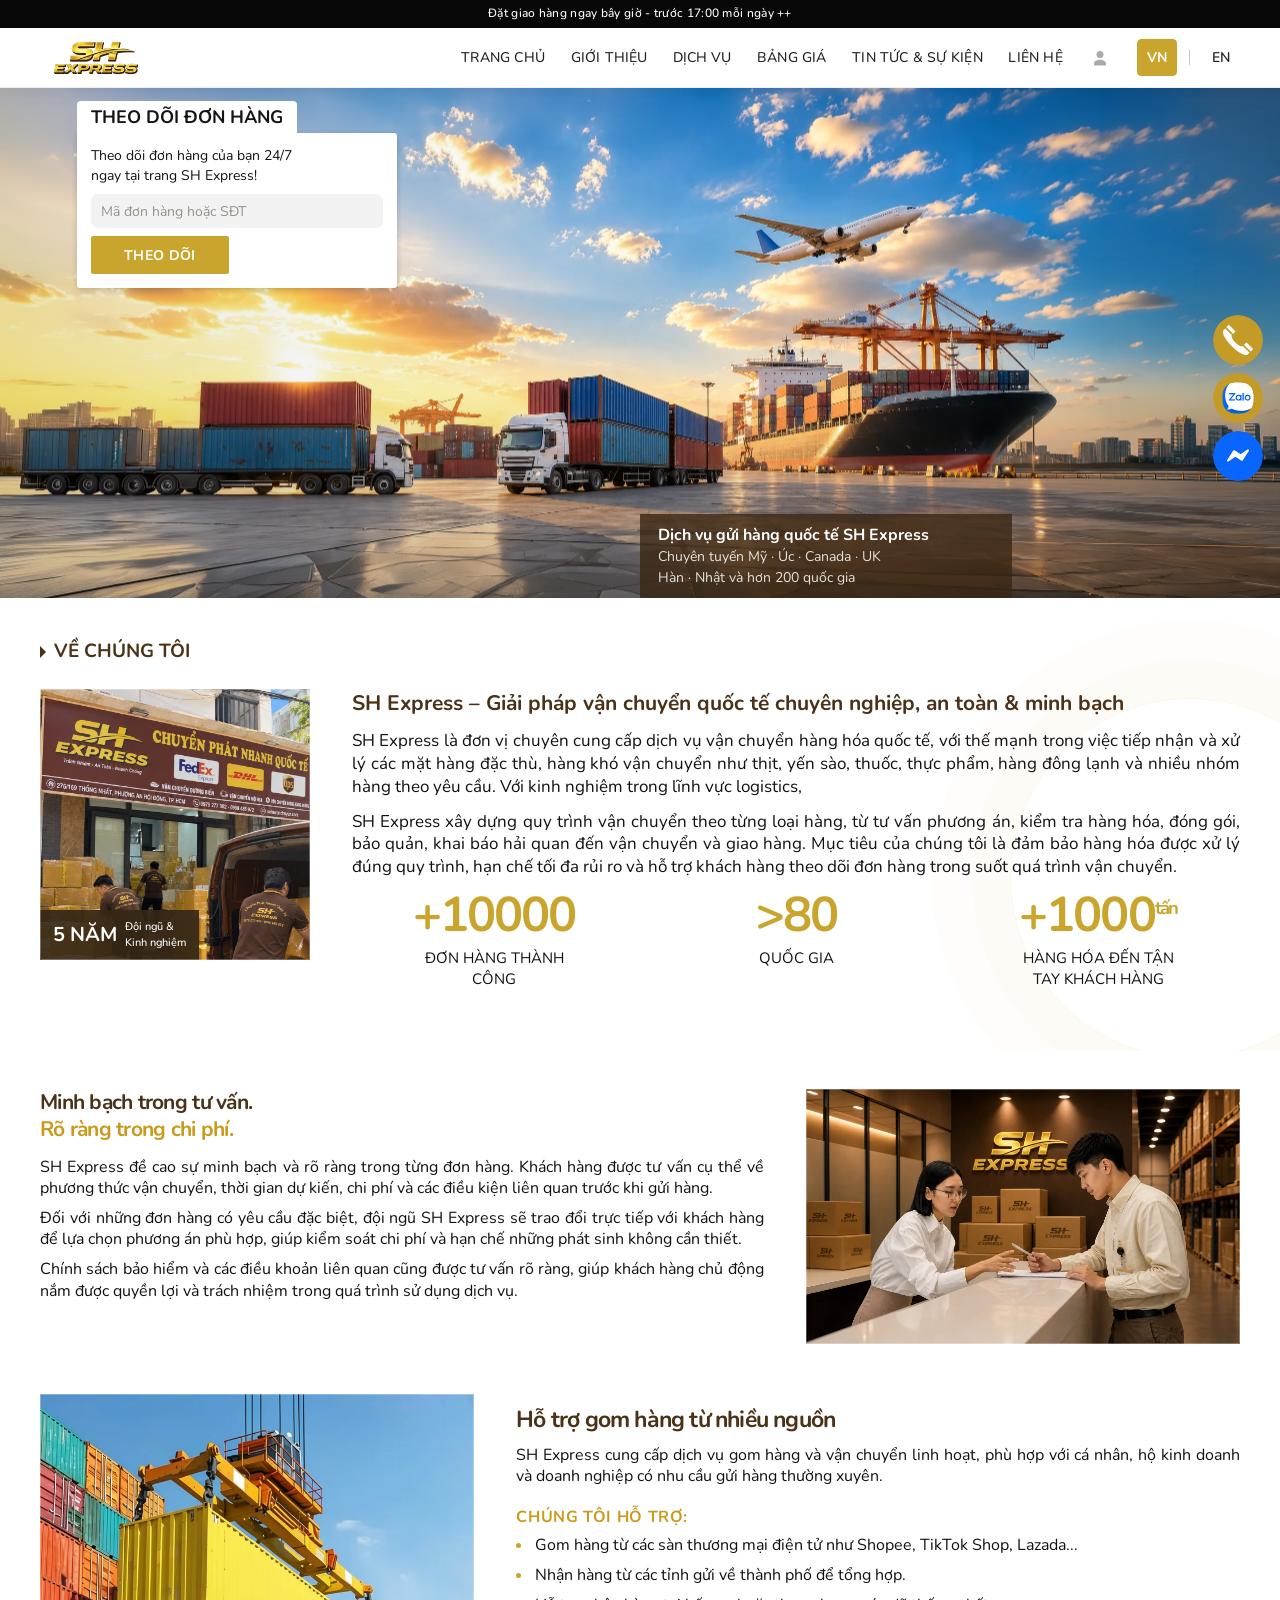
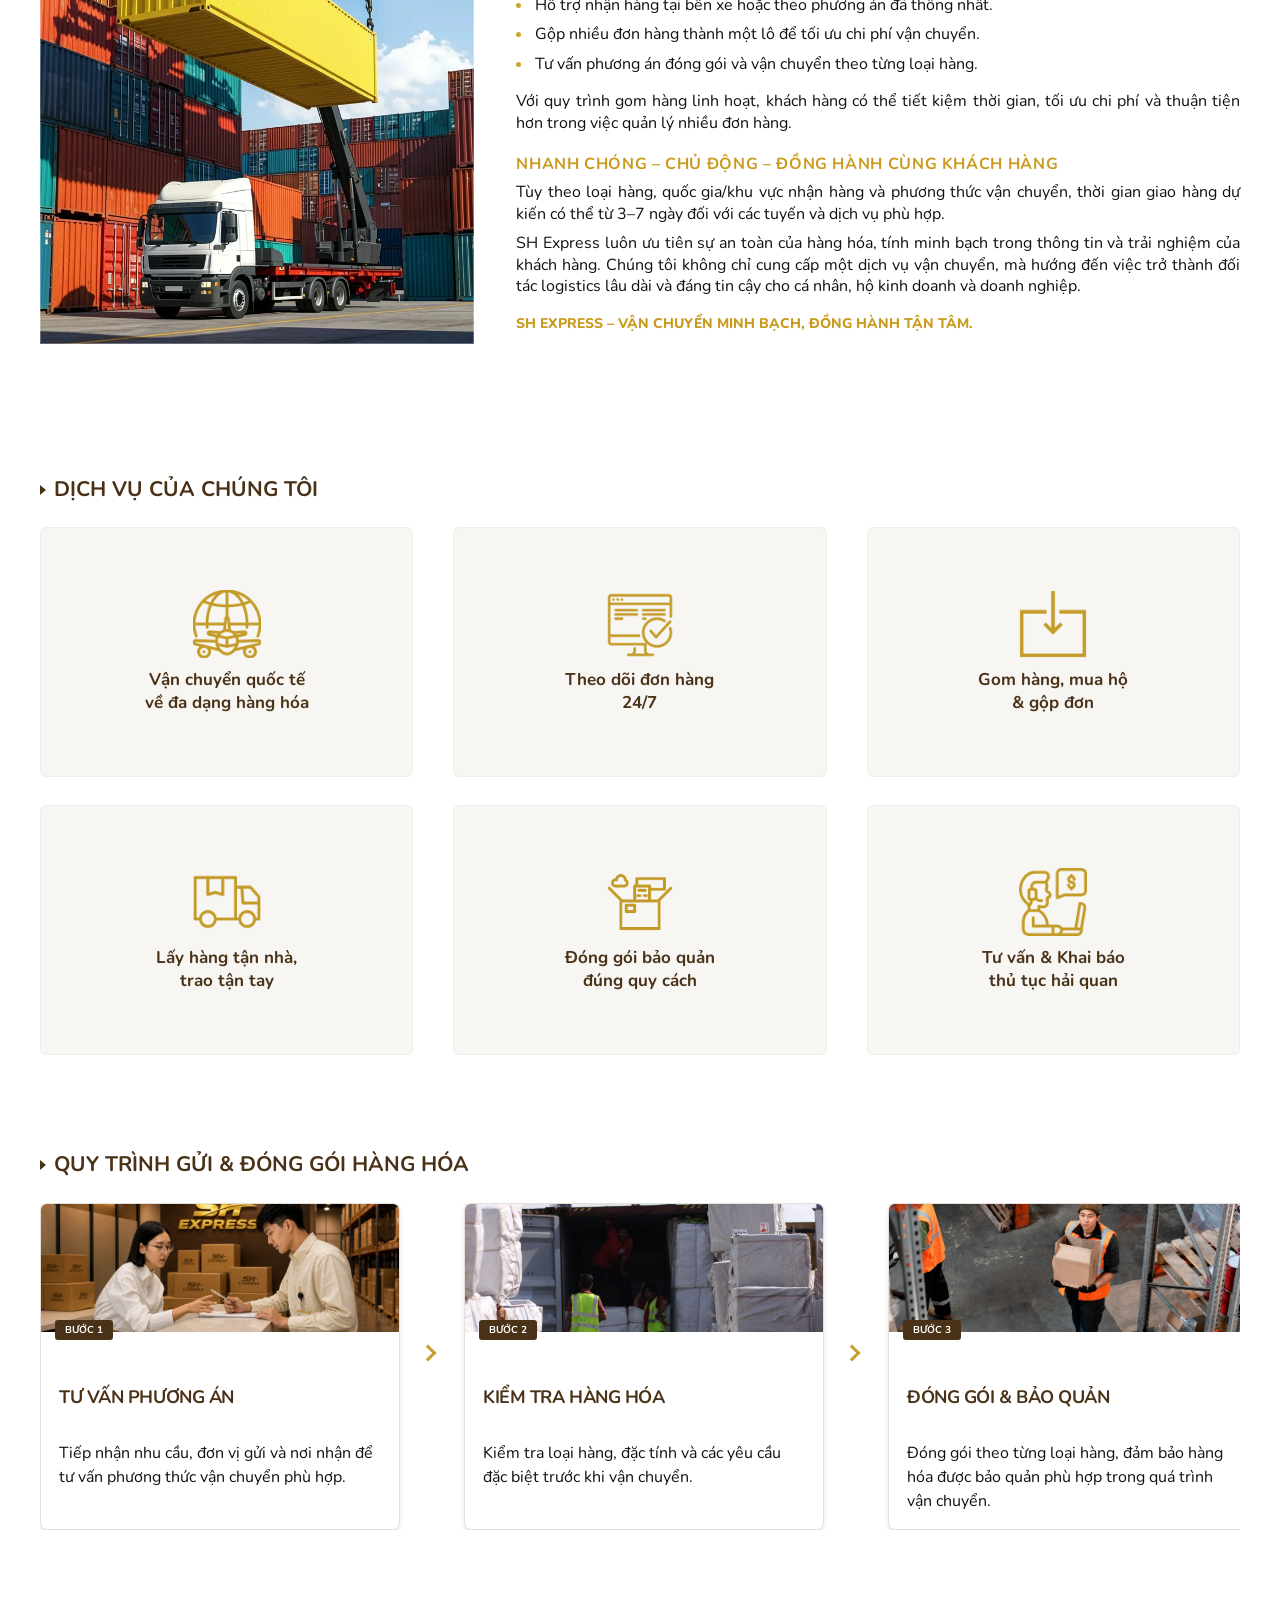
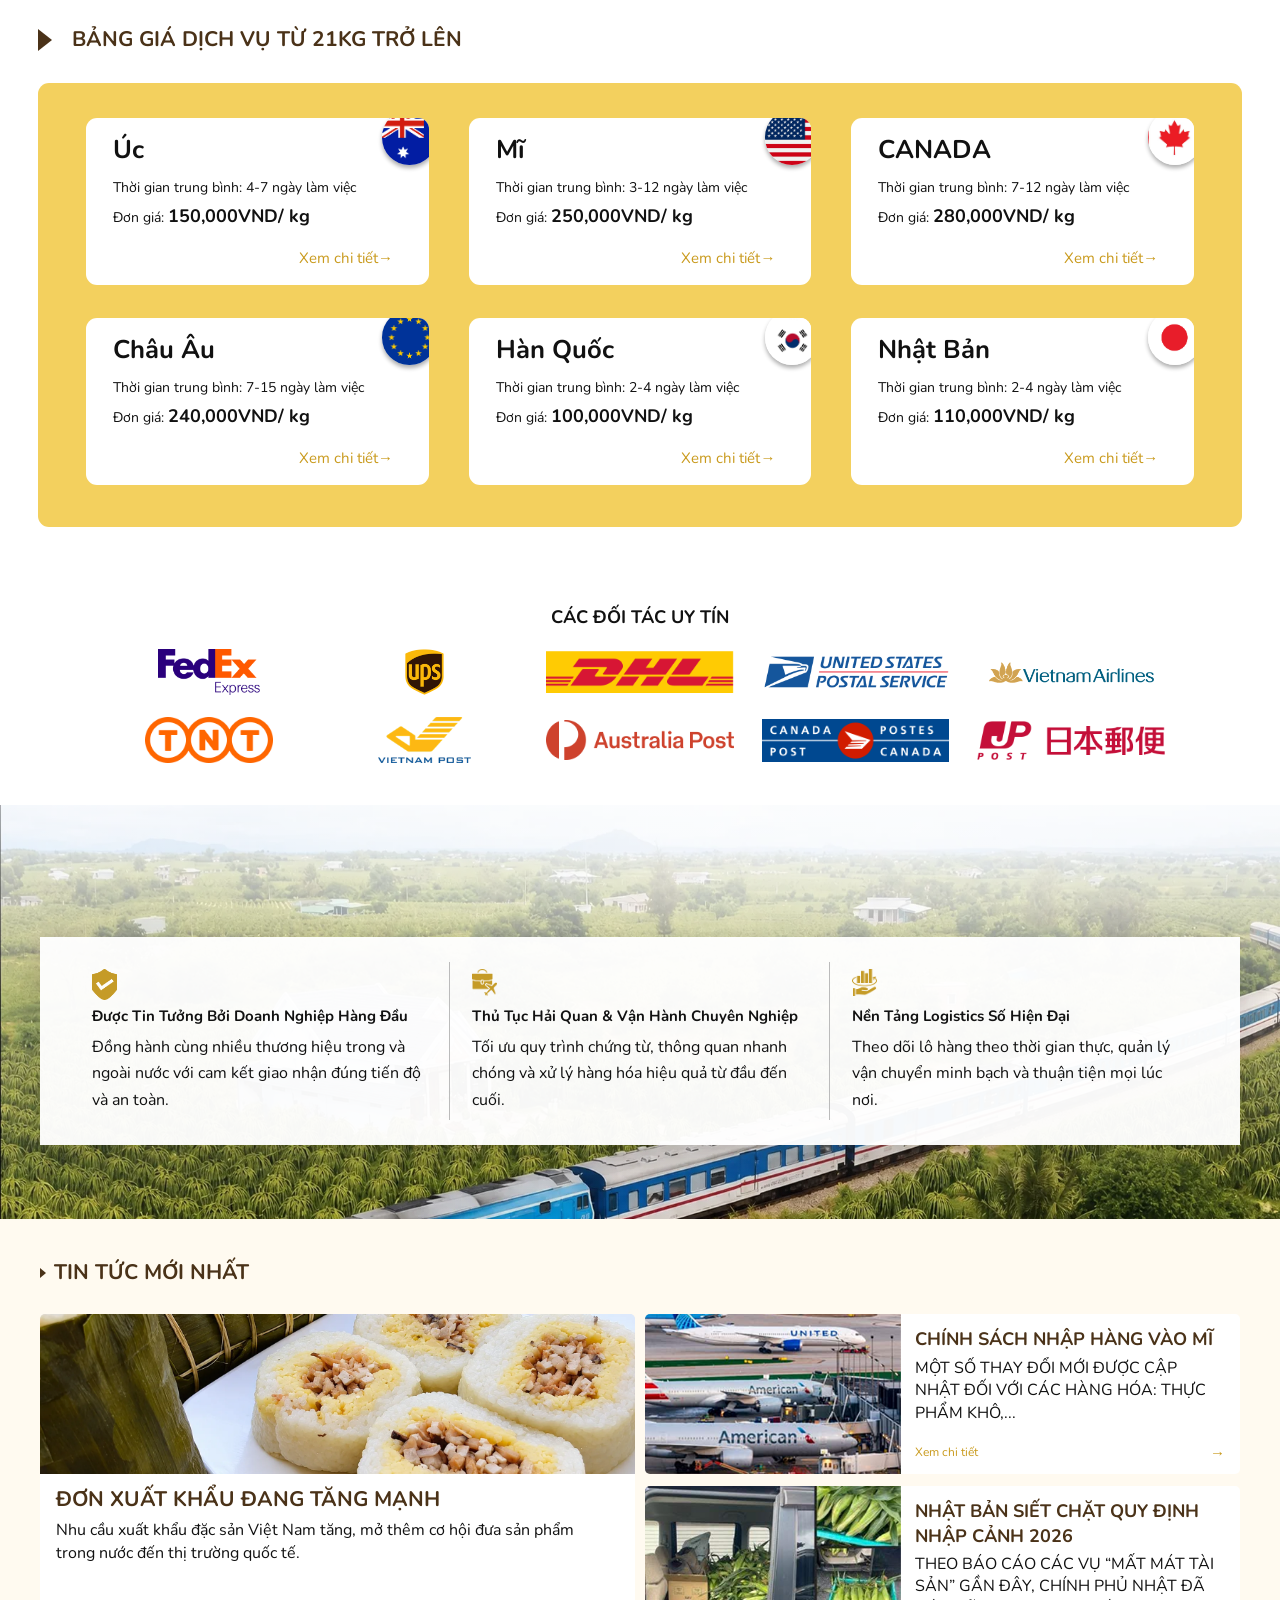
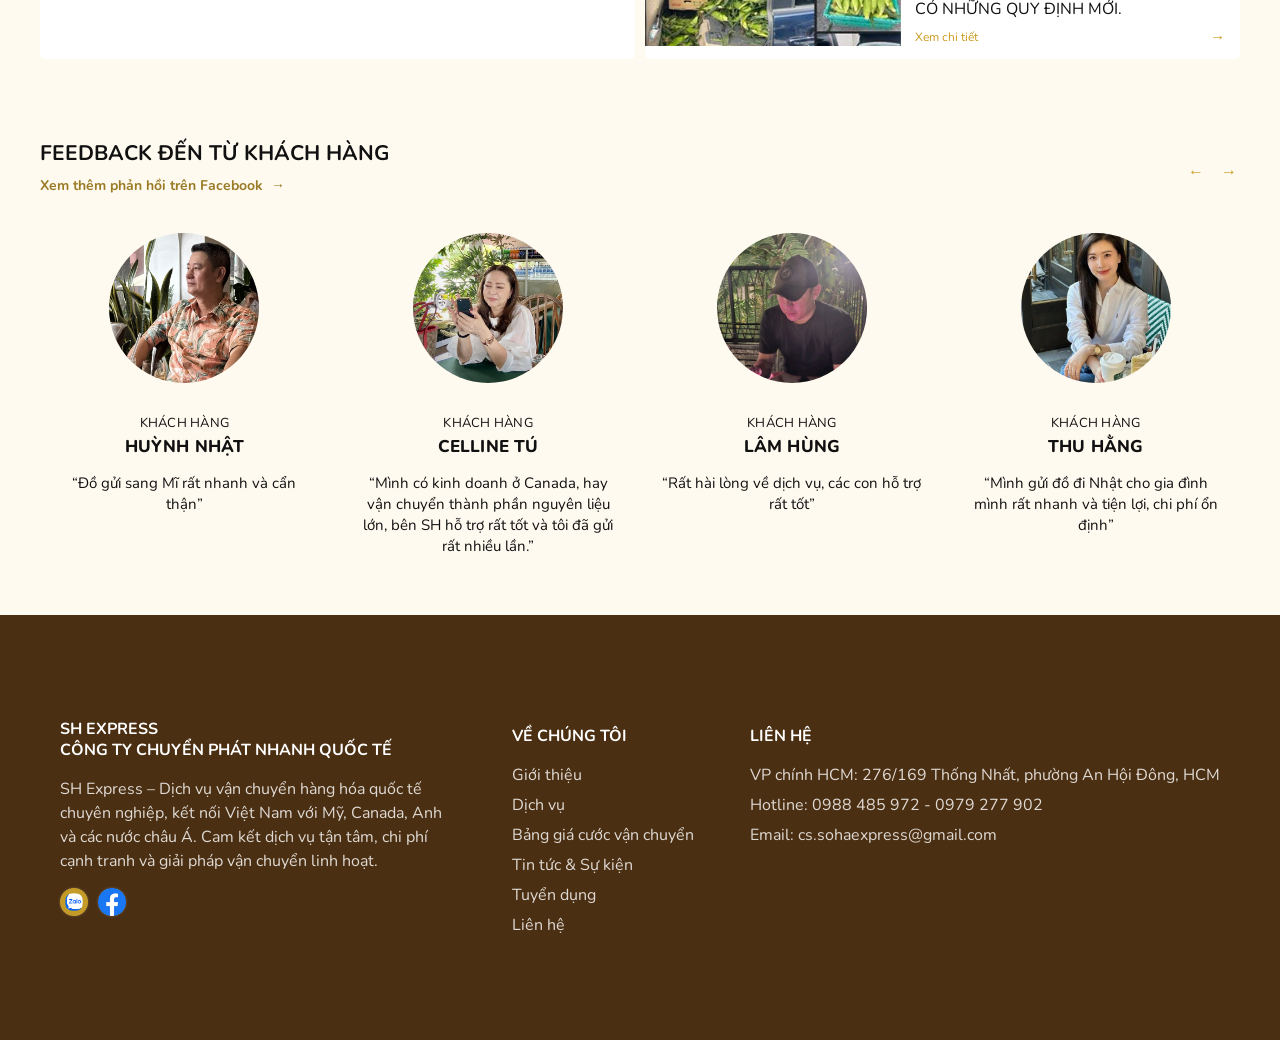
==== commit 9df26edc: "Enlarge service card text, link Zalo to 0988 485 972, rebalance footer" ====
--- a/index.html
+++ b/index.html
@@ -199,7 +199,7 @@
 
   <footer class="site-footer" id="contact">
     <div class="footer-main">
-      <div class="footer-brand"><a href="#home"><img src="SOURCE/LOGO/Logo Khong Nen.png" alt="SH Express" /></a><h3>SH EXPRESS<br />CÔNG TY CHUYỂN PHÁT NHANH QUỐC TẾ</h3><p>SH Express – Dịch vụ vận chuyển hàng hóa quốc tế chuyên nghiệp, kết nối Việt Nam với Mỹ, Canada, Anh và các nước châu Á. Cam kết dịch vụ tận tâm, chi phí cạnh tranh và giải pháp vận chuyển linh hoạt.</p><div class="social-links"><a href="https://zalo.me/0979277902" aria-label="Zalo" target="_blank" rel="noopener noreferrer"><img src="SOURCE/ICON/zalo.png" alt="" /></a><a href="https://www.facebook.com/chuyenphatnhanhSHExpress" aria-label="Facebook" target="_blank" rel="noopener noreferrer"><img src="SOURCE/ICON/facebook.png" alt="" /></a></div></div>
+      <div class="footer-brand"><a href="#home"><img src="SOURCE/LOGO/Logo Khong Nen.png" alt="SH Express" /></a><h3>SH EXPRESS<br />CÔNG TY CHUYỂN PHÁT NHANH QUỐC TẾ</h3><p>SH Express – Dịch vụ vận chuyển hàng hóa quốc tế chuyên nghiệp, kết nối Việt Nam với Mỹ, Canada, Anh và các nước châu Á. Cam kết dịch vụ tận tâm, chi phí cạnh tranh và giải pháp vận chuyển linh hoạt.</p><div class="social-links"><a href="https://zalo.me/0988485972" aria-label="Zalo" target="_blank" rel="noopener noreferrer"><img src="SOURCE/ICON/zalo.png" alt="" /></a><a href="https://www.facebook.com/chuyenphatnhanhSHExpress" aria-label="Facebook" target="_blank" rel="noopener noreferrer"><img src="SOURCE/ICON/facebook.png" alt="" /></a></div></div>
       <div><h3>VỀ CHÚNG TÔI</h3><a href="#about">Giới thiệu</a><a href="#services">Dịch vụ</a><a href="#pricing">Bảng giá cước vận chuyển</a><a href="#news">Tin tức &amp; Sự kiện</a><a href="#contact">Tuyển dụng</a><a href="#contact">Liên hệ</a></div>
       <div><h3>LIÊN HỆ</h3><p>VP chính HCM: 276/169 Thống Nhất, phường An Hội Đông, HCM</p><p>Hotline: 0988 485 972 - 0979 277 902</p><p>Email: cs.sohaexpress@gmail.com</p></div>
     </div>
@@ -208,7 +208,7 @@
 
   <div class="floating-contact" aria-label="Liên hệ nhanh">
     <a class="float-phone" href="tel:+84988485972" aria-label="Gọi SH Express"><img src="SOURCE/ICON/hotline.png" alt="" /></a>
-    <a class="float-zalo" href="https://zalo.me/0979277902" target="_blank" rel="noopener noreferrer" aria-label="Chat qua Zalo"><img src="SOURCE/ICON/zalo.png" alt="" /></a>
+    <a class="float-zalo" href="https://zalo.me/0988485972" target="_blank" rel="noopener noreferrer" aria-label="Chat qua Zalo"><img src="SOURCE/ICON/zalo.png" alt="" /></a>
     <a class="float-messenger" href="https://m.me/chuyenphatnhanhSHExpress" target="_blank" rel="noopener noreferrer" aria-label="Chat qua Messenger"><img src="SOURCE/ICON/mess.png" alt="" /></a>
   </div>
   <script src="script.js"></script>
--- a/styles.css
+++ b/styles.css
@@ -1011,3 +1011,27 @@
 @media (min-width: 781px) {
   .home-page .value-row-reverse .value-copy { justify-content: center; padding-top: 0; padding-bottom: 0; }
 }
+
+/* Service cards: text +2px */
+.home-page .why-card h3 { max-width: 260px; font-size: 17px; }
+@media (max-width: 780px) { .home-page .why-card h3 { font-size: 16px; } }
+
+/* Footer: balanced columns, contact lines don't break mid-line */
+@media (min-width: 1201px) {
+  .home-page .footer-main,
+  .shared-home-footer .footer-main { grid-template-columns: minmax(0, 460px) max-content max-content; justify-content: space-between; gap: 56px; width: min(calc(100% - 120px), 1240px); }
+}
+@media (min-width: 781px) and (max-width: 1200px) {
+  .home-page .footer-main,
+  .shared-home-footer .footer-main { grid-template-columns: max-content max-content; justify-content: space-between; gap: 32px 56px; width: calc(100% - 80px); }
+  .home-page .footer-brand,
+  .shared-home-footer .footer-brand { grid-column: 1 / -1; max-width: 640px; }
+}
+@media (min-width: 781px) {
+  .home-page .footer-main > div:not(.footer-brand) p,
+  .home-page .footer-main > div:not(.footer-brand) a,
+  .shared-home-footer .footer-main > div:not(.footer-brand) p,
+  .shared-home-footer .footer-main > div:not(.footer-brand) a { white-space: nowrap; }
+  .home-page .footer-brand h3,
+  .shared-home-footer .footer-brand h3 { white-space: nowrap; }
+}
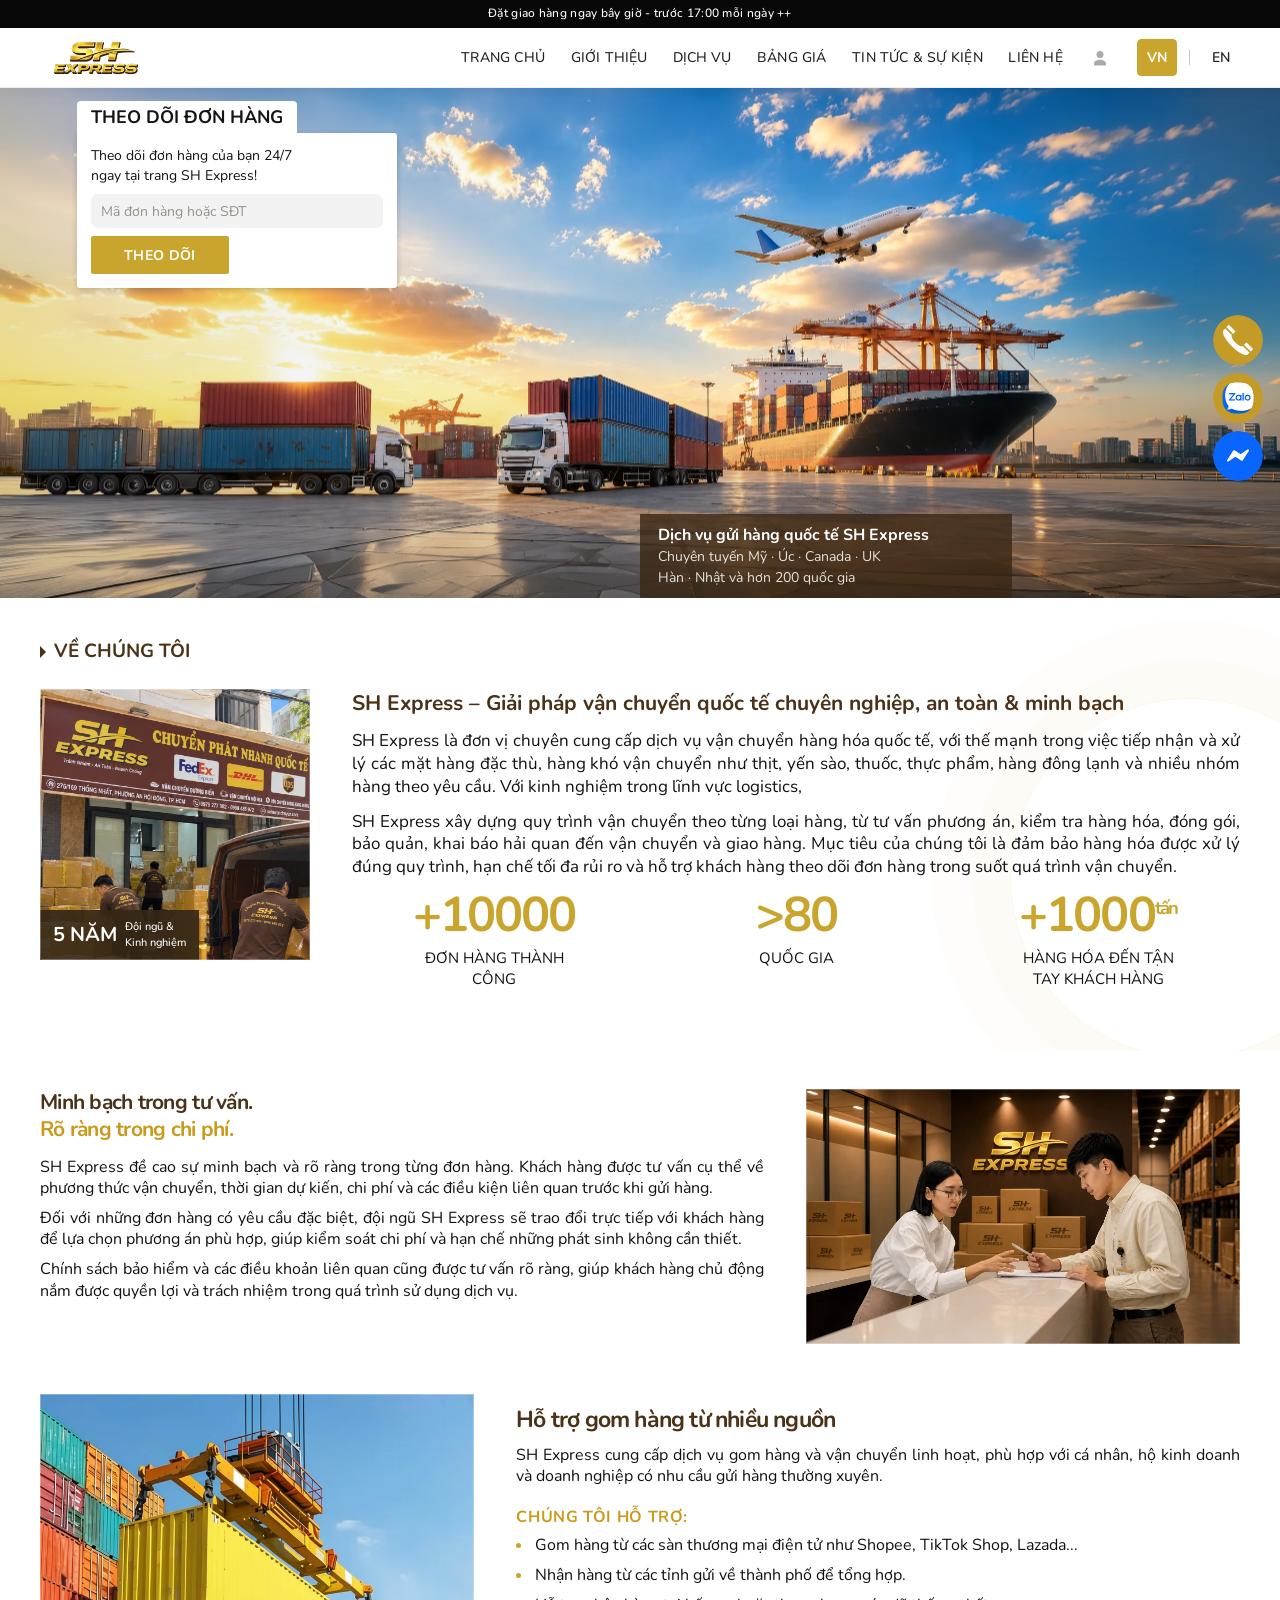
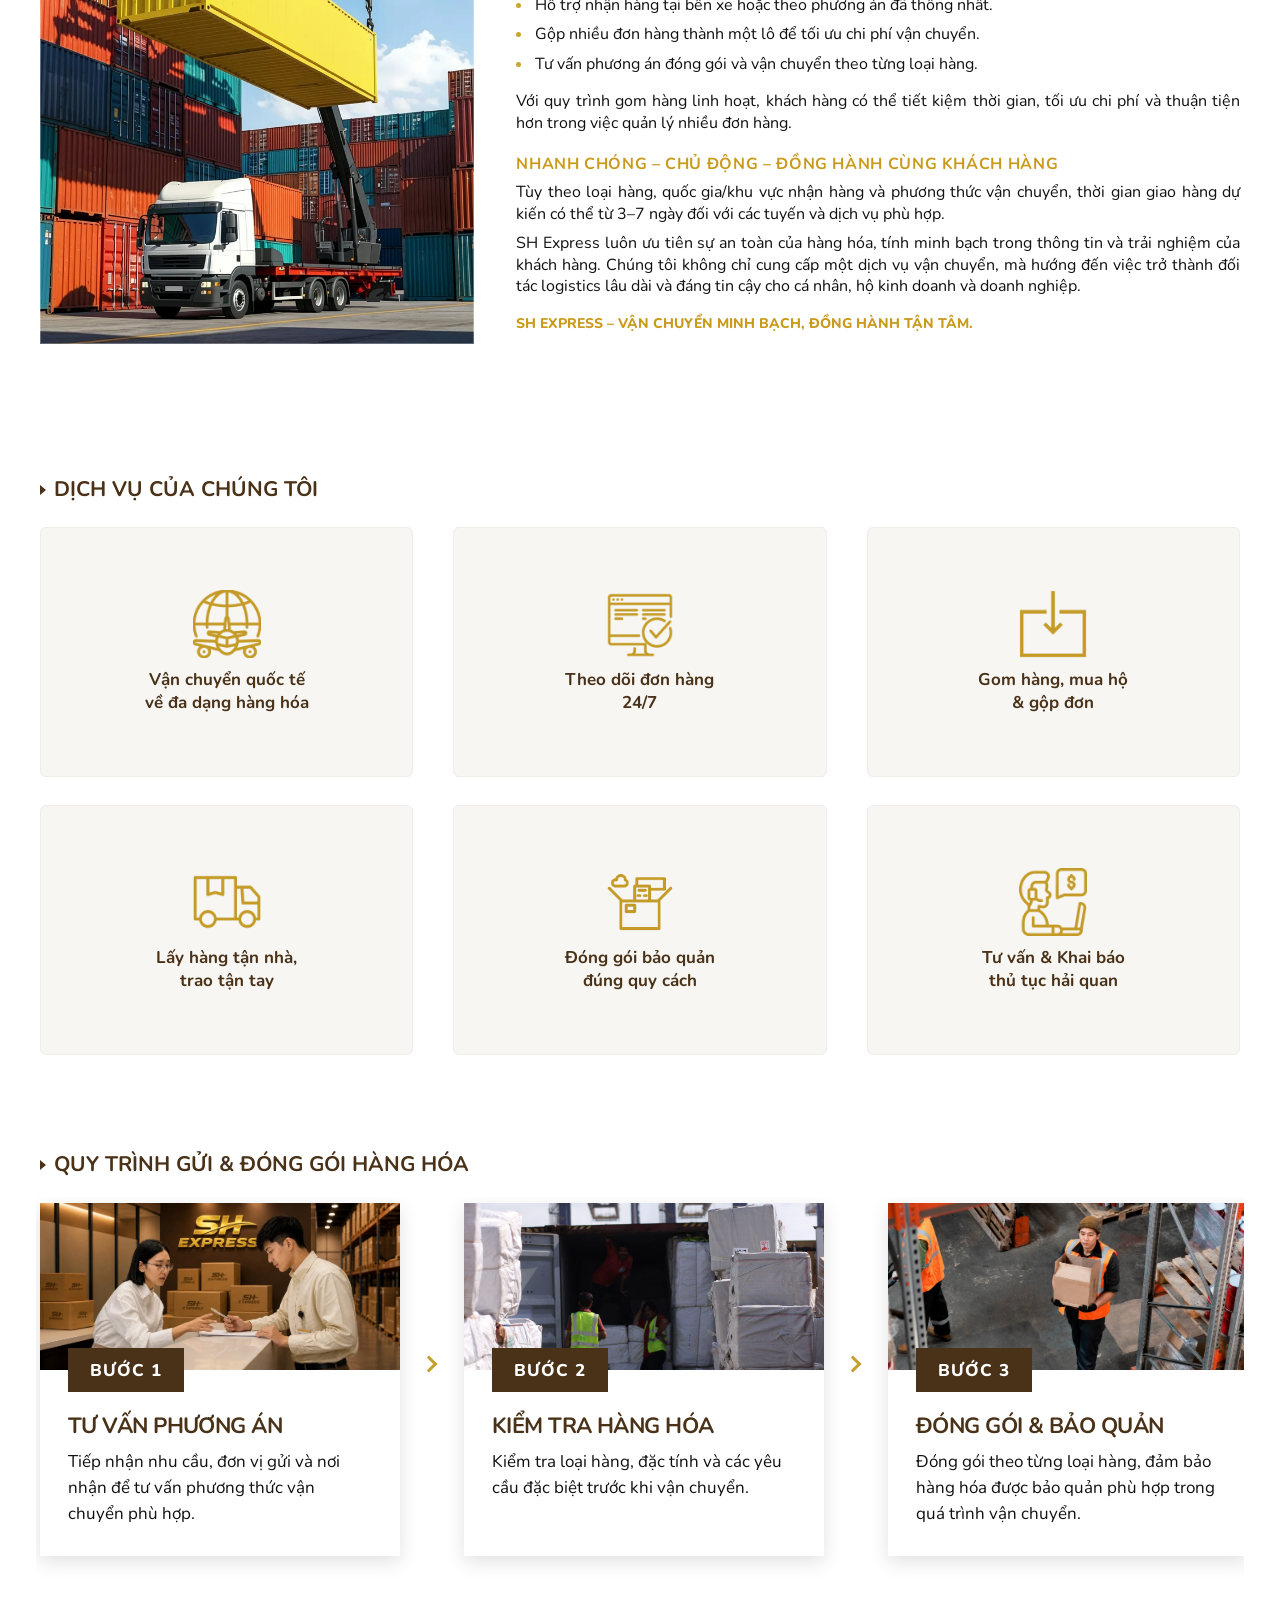
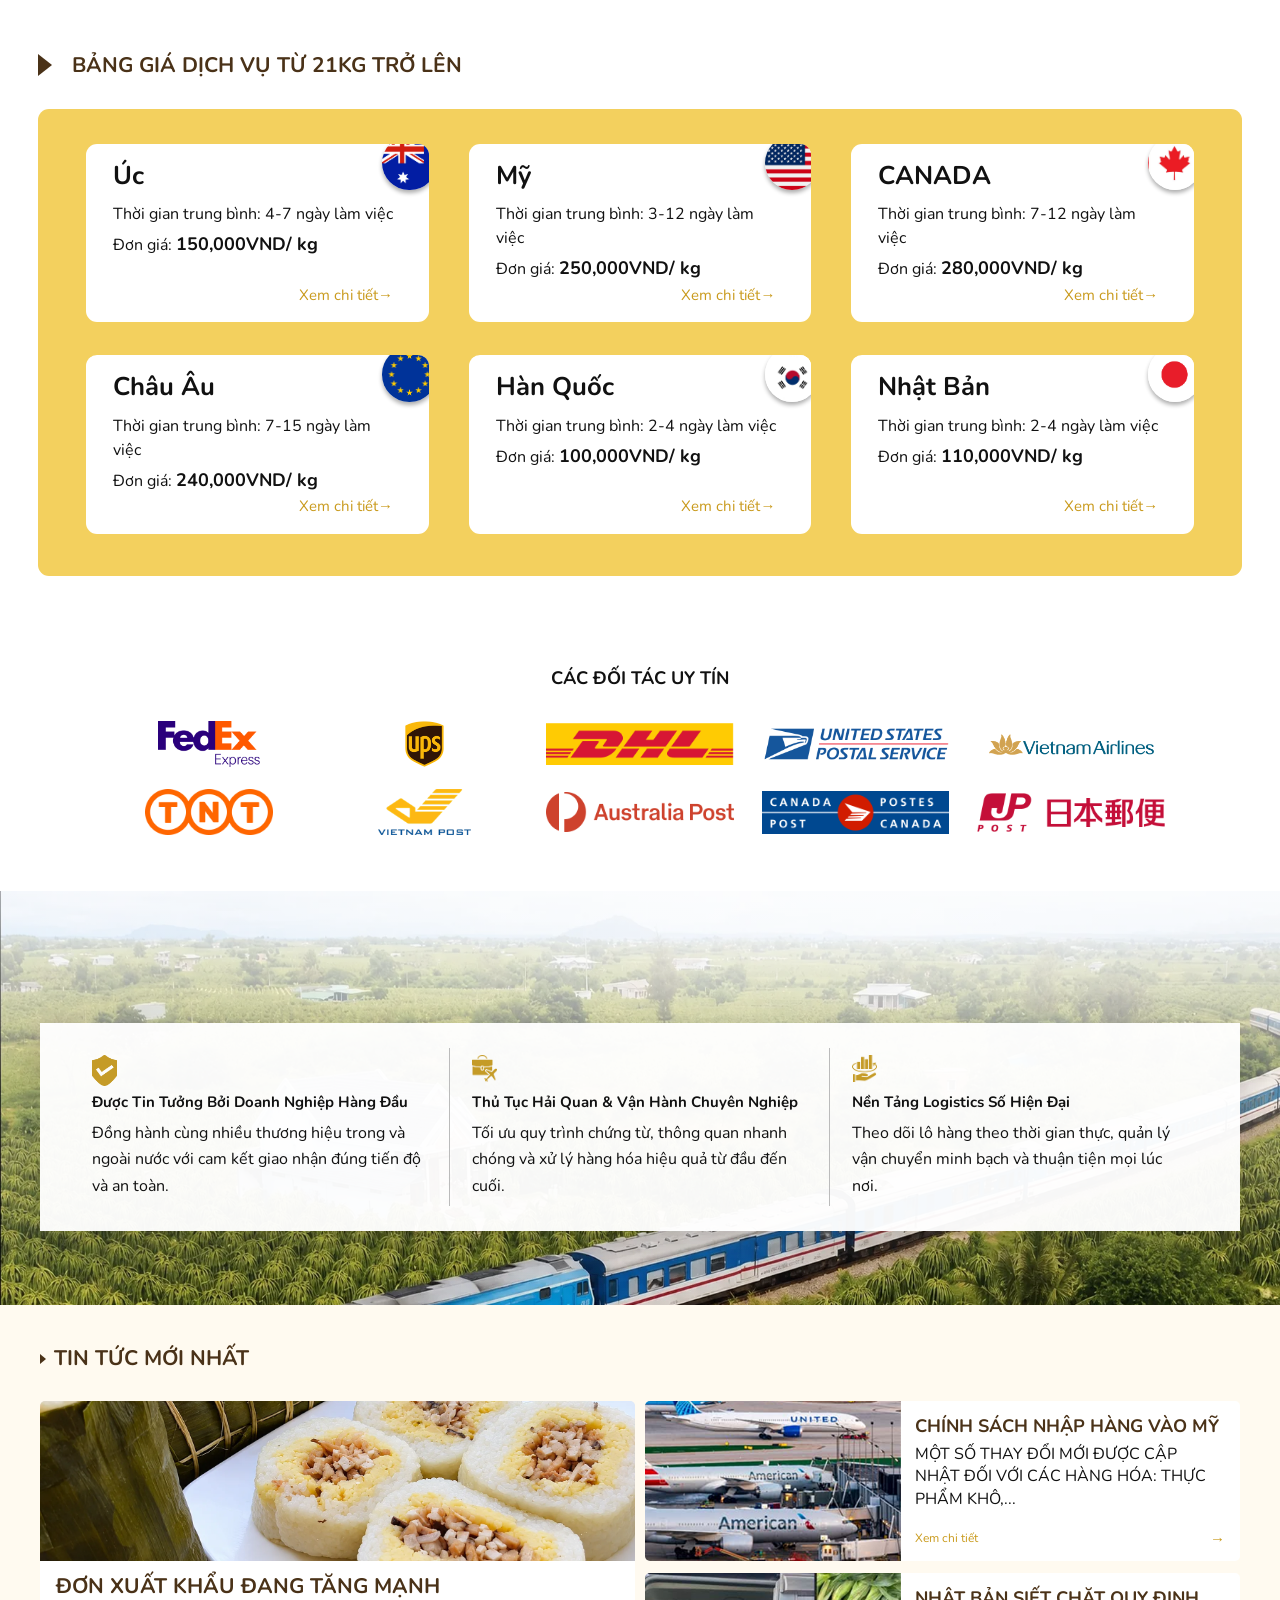
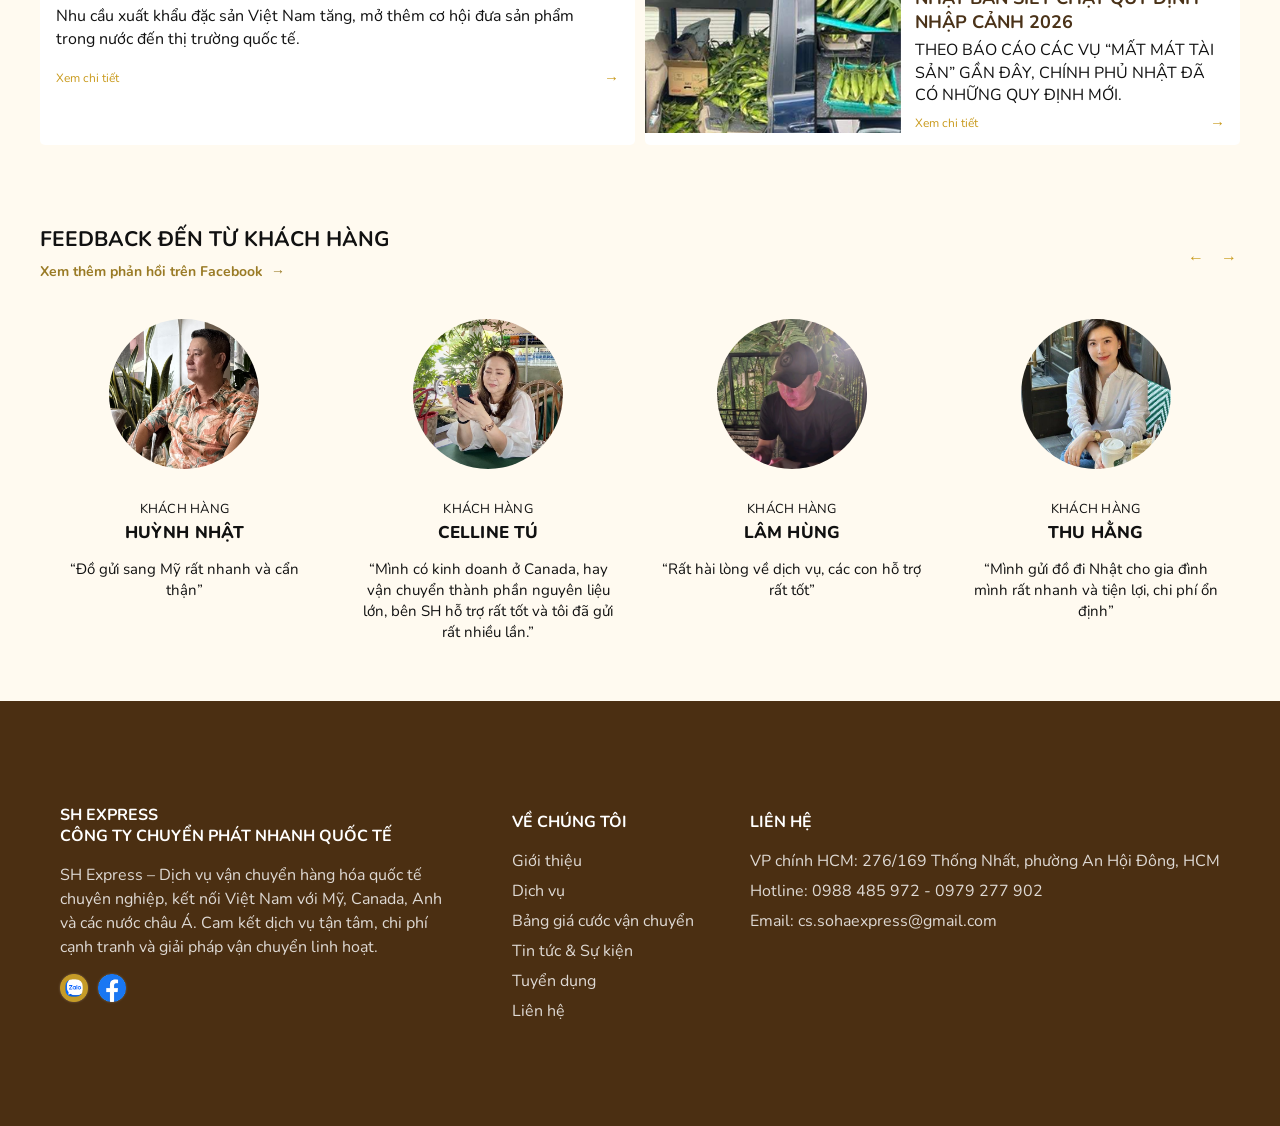
==== commit 1445b63d: "update feedback 14/11/2026" ====
--- a/index.html
+++ b/index.html
@@ -22,7 +22,7 @@
       <nav class="main-nav" aria-label="Điều hướng chính">
         <a href="index.html#home">TRANG CHỦ</a>
         <a href="index.html#about">GIỚI THIỆU</a>
-        <div class="nav-group"><a href="dich-vu-nhat.html">DỊCH VỤ</a><div class="nav-dropdown"><a href="dich-vu-nhat.html">Vận chuyển đến Nhật Bản</a><a href="dich-vu-my.html">Vận chuyển đến Mĩ</a><a href="bang-gia.html">Tuyến vận chuyển quốc tế</a></div></div>
+        <div class="nav-group"><a href="dich-vu-nhat.html">DỊCH VỤ</a><div class="nav-dropdown"><a href="dich-vu-nhat.html">Vận chuyển đến Nhật Bản</a><a href="dich-vu-my.html">Vận chuyển đến Mỹ</a><a href="bang-gia.html">Tuyến vận chuyển quốc tế</a></div></div>
         <a href="bang-gia.html">BẢNG GIÁ</a>
         <a href="index.html#news">TIN TỨC &amp; SỰ KIỆN</a>
         <a href="index.html#contact">LIÊN HỆ</a>
@@ -148,7 +148,7 @@
         <div class="section-heading"><div><h2>BẢNG GIÁ DỊCH VỤ TỪ 21KG TRỞ LÊN</h2></div></div>
         <div class="route-panel"><div class="route-grid">
           <article class="route-card"><div class="route-country"><img src="SOURCE/Flag/Australia.png" alt="Cờ Úc" loading="lazy" /><div><h3>Úc</h3></div></div><p>Thời gian trung bình: 4-7 ngày làm việc</p><p>Đơn giá: <strong>150,000VND/ kg</strong></p><a href="bang-gia.html">Xem chi tiết <span>→</span></a></article>
-          <article class="route-card"><div class="route-country"><img src="SOURCE/Flag/flag_america.jpg" alt="Cờ Mĩ" loading="lazy" /><div><h3>Mĩ</h3></div></div><p>Thời gian trung bình: 3-12 ngày làm việc</p><p>Đơn giá: <strong>250,000VND/ kg</strong></p><a href="dich-vu-my.html">Xem chi tiết <span>→</span></a></article>
+          <article class="route-card"><div class="route-country"><img src="SOURCE/Flag/flag_america.jpg" alt="Cờ Mỹ" loading="lazy" /><div><h3>Mỹ</h3></div></div><p>Thời gian trung bình: 3-12 ngày làm việc</p><p>Đơn giá: <strong>250,000VND/ kg</strong></p><a href="dich-vu-my.html">Xem chi tiết <span>→</span></a></article>
           <article class="route-card"><div class="route-country"><img src="SOURCE/Flag/Canada.jpg" alt="Cờ Canada" loading="lazy" /><div><h3>CANADA</h3></div></div><p>Thời gian trung bình: 7-12 ngày làm việc</p><p>Đơn giá: <strong>280,000VND/ kg</strong></p><a href="bang-gia.html">Xem chi tiết <span>→</span></a></article>
           <article class="route-card"><div class="route-country"><img src="SOURCE/Flag/Flag_of_Europe.svg.webp" alt="Cờ Châu Âu" loading="lazy" /><div><h3>Châu Âu</h3></div></div><p>Thời gian trung bình: 7-15 ngày làm việc</p><p>Đơn giá: <strong>240,000VND/ kg</strong></p><a href="bang-gia.html">Xem chi tiết <span>→</span></a></article>
           <article class="route-card"><div class="route-country"><span class="route-flag"><img src="SOURCE/Flag/South Korea flag.jpg" alt="Cờ Hàn Quốc" loading="lazy" /></span><div><h3>Hàn Quốc</h3></div></div><p>Thời gian trung bình: 2-4 ngày làm việc</p><p>Đơn giá: <strong>100,000VND/ kg</strong></p><a href="bang-gia.html">Xem chi tiết <span>→</span></a></article>
@@ -173,9 +173,9 @@
       <div class="section-wrap">
         <div class="section-heading"><div><h2>TIN TỨC MỚI NHẤT</h2></div></div>
         <div class="news-featured">
-          <article class="news-main-card"><div class="news-main-photo"><img src="SOURCE/IMAGE/NEWS_1.webp" alt="Bánh tét truyền thống Việt Nam" loading="lazy" /></div><div class="news-main-body"><h3>ĐƠN XUẤT KHẨU ĐANG TĂNG MẠNH</h3><p>Nhu cầu xuất khẩu đặc sản Việt Nam tăng, mở thêm cơ hội đưa sản phẩm trong nước đến thị trường quốc tế.</p></div></article>
+          <article class="news-main-card"><div class="news-main-photo"><img src="SOURCE/IMAGE/NEWS_1.webp" alt="Bánh tét truyền thống Việt Nam" loading="lazy" /></div><div class="news-main-body"><h3>ĐƠN XUẤT KHẨU ĐANG TĂNG MẠNH</h3><p>Nhu cầu xuất khẩu đặc sản Việt Nam tăng, mở thêm cơ hội đưa sản phẩm trong nước đến thị trường quốc tế.</p><a class="news-read-more" href="#contact">Xem chi tiết <span aria-hidden="true">→</span></a></div></article>
           <div class="news-side-list">
-            <article class="news-side-card"><a href="#contact"><img src="SOURCE/IMAGE/M%C3%A1y%20Bay.png" alt="Máy bay vận chuyển hàng hóa quốc tế" loading="lazy" /></a><div><h3>CHÍNH SÁCH NHẬP HÀNG VÀO MĨ</h3><p>MỘT SỐ THAY ĐỔI MỚI ĐƯỢC CẬP NHẬT ĐỐI VỚI CÁC HÀNG HÓA: THỰC PHẨM KHÔ,...</p><a class="news-read-more" href="#contact">Xem chi tiết <span aria-hidden="true">→</span></a></div></article>
+            <article class="news-side-card"><a href="#contact"><img src="SOURCE/IMAGE/M%C3%A1y%20Bay.png" alt="Máy bay vận chuyển hàng hóa quốc tế" loading="lazy" /></a><div><h3>CHÍNH SÁCH NHẬP HÀNG VÀO MỸ</h3><p>MỘT SỐ THAY ĐỔI MỚI ĐƯỢC CẬP NHẬT ĐỐI VỚI CÁC HÀNG HÓA: THỰC PHẨM KHÔ,...</p><a class="news-read-more" href="#contact">Xem chi tiết <span aria-hidden="true">→</span></a></div></article>
             <article class="news-side-card"><a href="#contact"><img src="SOURCE/IMAGE/Rau.png" alt="Rau củ quả nhập khẩu tại Nhật Bản" loading="lazy" /></a><div><h3>NHẬT BẢN SIẾT CHẶT QUY ĐỊNH NHẬP CẢNH 2026</h3><p>THEO BÁO CÁO CÁC VỤ “MẤT MÁT TÀI SẢN” GẦN ĐÂY, CHÍNH PHỦ NHẬT ĐÃ CÓ NHỮNG QUY ĐỊNH MỚI.</p><a class="news-read-more" href="#contact">Xem chi tiết <span aria-hidden="true">→</span></a></div></article>
           </div>
         </div>
@@ -186,7 +186,7 @@
       <div class="section-wrap">
         <div class="testimonial-heading"><div class="testimonial-title"><h2>FEEDBACK ĐẾN TỪ KHÁCH HÀNG</h2><a class="testimonial-facebook" href="https://www.facebook.com/chuyenphatnhanhSHExpress" target="_blank" rel="noopener noreferrer">Xem thêm phản hồi trên Facebook <span aria-hidden="true">→</span></a></div><div class="testimonial-controls"><button class="carousel-arrow" type="button" data-testimonial="prev" aria-label="Đánh giá trước">←</button><button class="carousel-arrow" type="button" data-testimonial="next" aria-label="Đánh giá tiếp theo">→</button></div></div>
         <div class="testimonial-viewport"><div class="testimonial-track" id="testimonial-track" role="region" aria-label="Đánh giá khách hàng, kéo ngang để xem thêm" tabindex="0">
-          <article class="testimonial-card"><img src="SOURCE/Hình Khách Feedback/Khách 2.jpg" alt="Khách hàng Huỳnh Nhật" draggable="false" loading="lazy" /><small class="testimonial-role">KHÁCH HÀNG</small><strong>HUỲNH NHẬT</strong><p>“Đồ gửi sang Mĩ rất nhanh và cẩn thận”</p></article>
+          <article class="testimonial-card"><img src="SOURCE/Hình Khách Feedback/Khách 2.jpg" alt="Khách hàng Huỳnh Nhật" draggable="false" loading="lazy" /><small class="testimonial-role">KHÁCH HÀNG</small><strong>HUỲNH NHẬT</strong><p>“Đồ gửi sang Mỹ rất nhanh và cẩn thận”</p></article>
           <article class="testimonial-card"><img src="SOURCE/Hình Khách Feedback/Khách 3.jpg" alt="Khách hàng Celline Tú" draggable="false" loading="lazy" /><small class="testimonial-role">KHÁCH HÀNG</small><strong>CELLINE TÚ</strong><p>“Mình có kinh doanh ở Canada, hay vận chuyển thành phần nguyên liệu lớn, bên SH hỗ trợ rất tốt và tôi đã gửi rất nhiều lần.”</p></article>
           <article class="testimonial-card"><img src="SOURCE/Hình Khách Feedback/Khách 4.jpg" alt="Khách hàng Lâm Hùng" draggable="false" loading="lazy" /><small class="testimonial-role">KHÁCH HÀNG</small><strong>LÂM HÙNG</strong><p>“Rất hài lòng về dịch vụ, các con hỗ trợ rất tốt”</p></article>
           <article class="testimonial-card"><img src="SOURCE/Hình Khách Feedback/Khách 5.jpg" alt="Khách hàng Thu Hằng" draggable="false" loading="lazy" /><small class="testimonial-role">KHÁCH HÀNG</small><strong>THU HẰNG</strong><p>“Mình gửi đồ đi Nhật cho gia đình mình rất nhanh và tiện lợi, chi phí ổn định”</p></article>
--- a/styles.css
+++ b/styles.css
@@ -1035,3 +1035,28 @@
   .home-page .footer-brand h3,
   .shared-home-footer .footer-brand h3 { white-space: nowrap; }
 }
+
+/* Process steps (QUY TRÌNH GỬI & ĐÓNG GÓI): larger photo + bigger step badge, less empty space */
+.home-page .drag-carousel .service-card { padding-bottom: 28px; border: 0; border-radius: 0; box-shadow: 0 6px 18px rgba(0,0,0,.12); }
+.home-page .service-photo { aspect-ratio: 2.15 / 1; }
+.home-page .service-photo img { border-radius: 0; }
+.home-page .service-icon { bottom: -22px; left: 28px; height: 44px; padding: 0 22px; border-radius: 0; background: #4a3218; font-size: 17px; font-weight: 800; letter-spacing: .06em; line-height: 1; }
+.home-page .service-meta { display: none; }
+.home-page .services .service-card h3 { min-height: 0; margin: 42px 28px 8px; font-size: 22px; line-height: 1.3; white-space: nowrap; }
+.home-page .services .service-card p { max-width: none; margin: 0 28px; font-size: 17px; line-height: 1.55; }
+@media (max-width: 780px) {
+  .home-page .service-icon { bottom: -18px; left: 18px; height: 36px; padding: 0 16px; font-size: 14px; }
+  .home-page .services .service-card h3 { margin: 34px 18px 6px; font-size: 18px; }
+  .home-page .services .service-card p { margin: 0 18px; font-size: 15px; }
+}
+.home-page #service-carousel { padding: 6px 4px 26px; margin: -6px -4px -26px; }
+@media (min-width: 781px) { .home-page .services .service-card h3 { font-size: clamp(16px, calc(2.3vw - 7px), 22px); } }
+
+/* Feedback 14/11: route text +2px, partner spacing, featured news link */
+.home-page .route-card p { font-size: 16px; }
+.home-page .route-card p strong { font-size: 18px; }
+.home-page .partners-strip { padding: 44px 0 56px; }
+.home-page .partners-strip .section-wrap > p { margin-bottom: 28px; }
+.home-page .news-main-body { display: flex; flex-direction: column; }
+.home-page .news-main-body .news-read-more { margin-top: 10px; }
+@media (max-width: 760px) { .home-page .route-card p { font-size: 12px; } .home-page .partners-strip { padding: 32px 0 40px; } }
